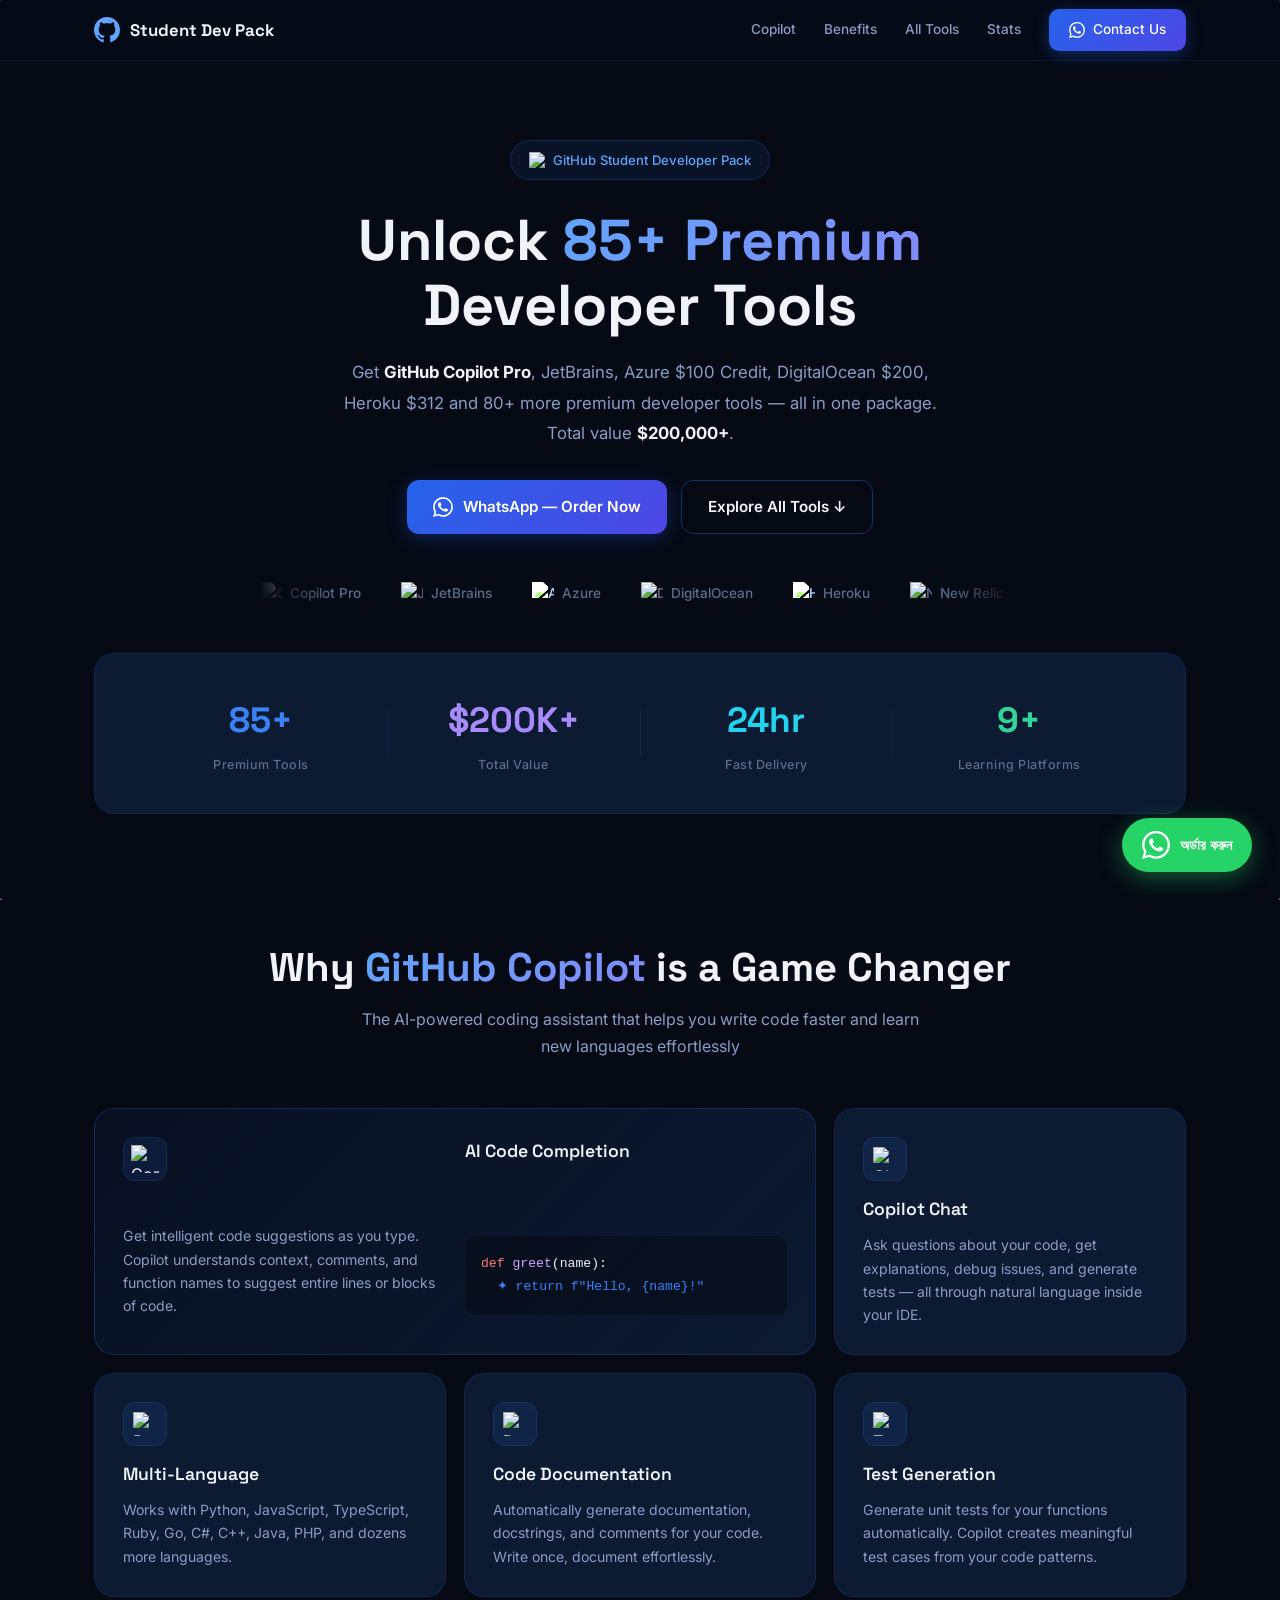
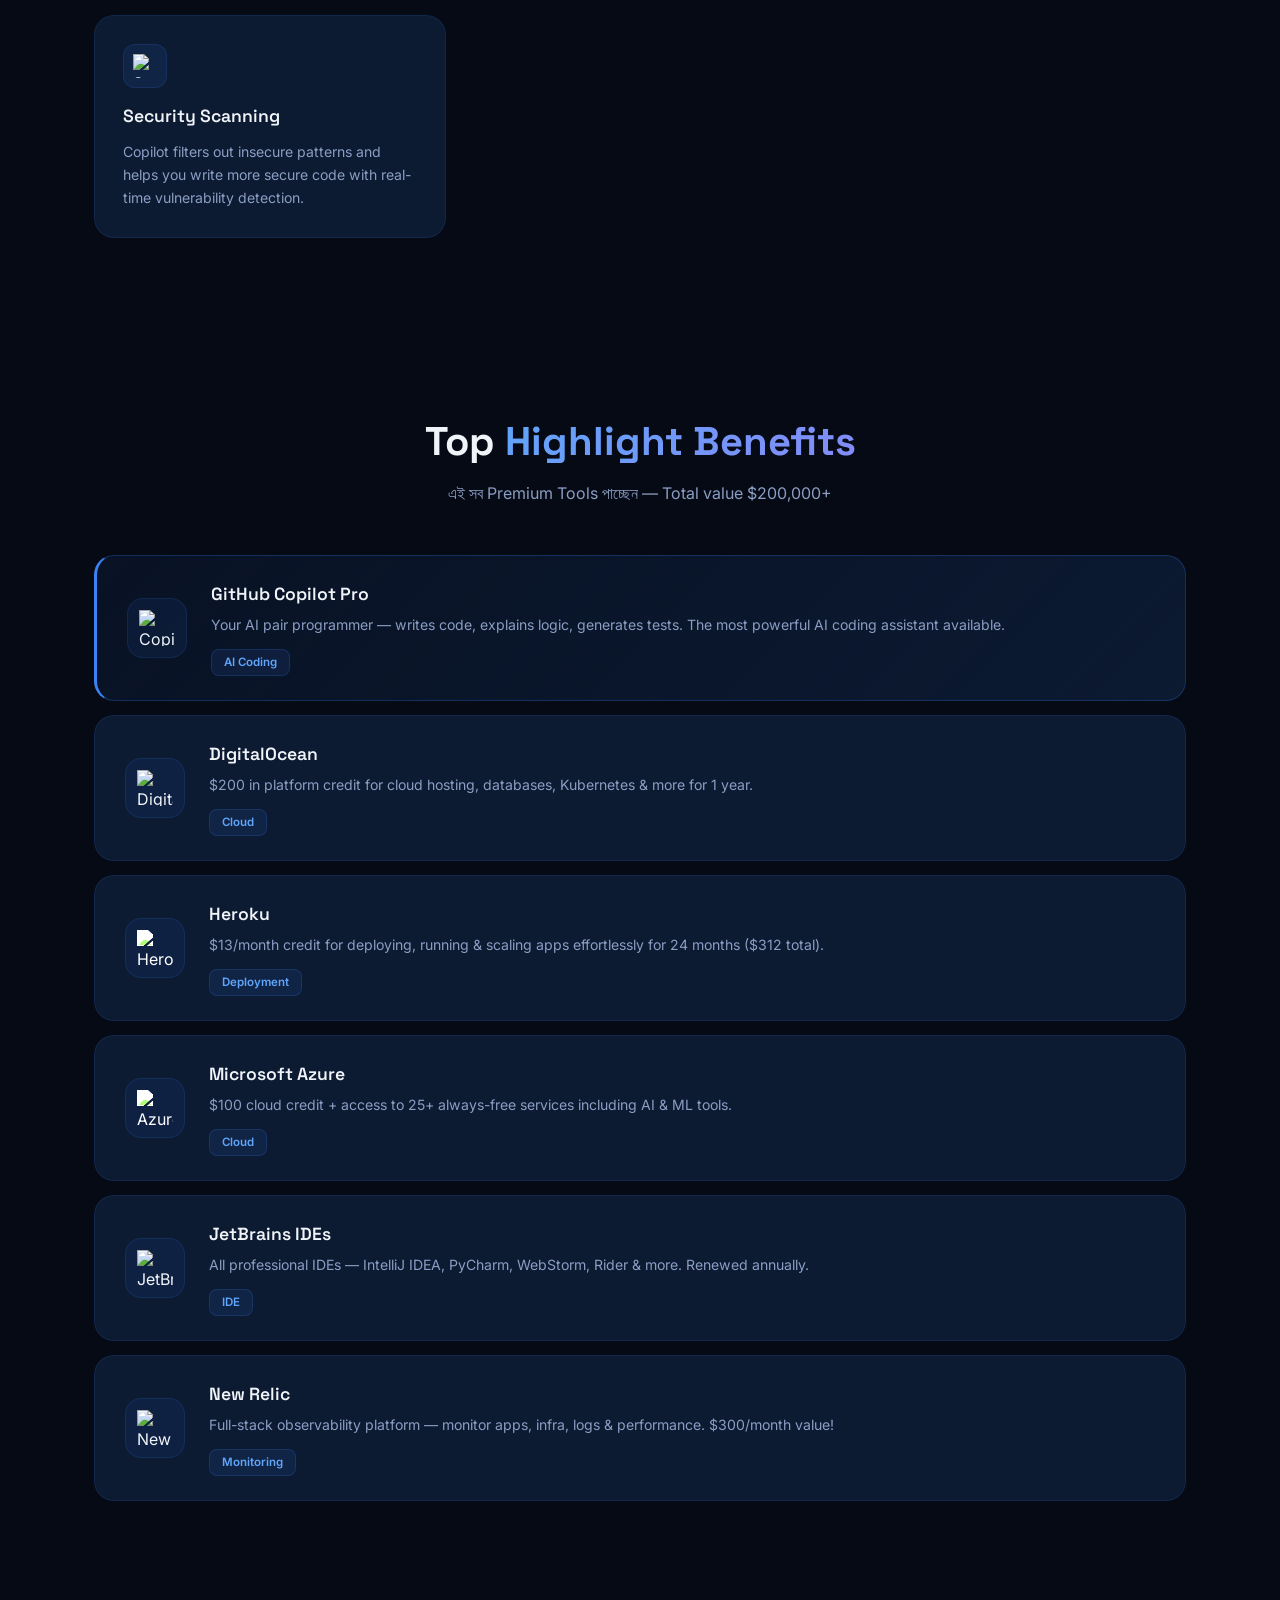
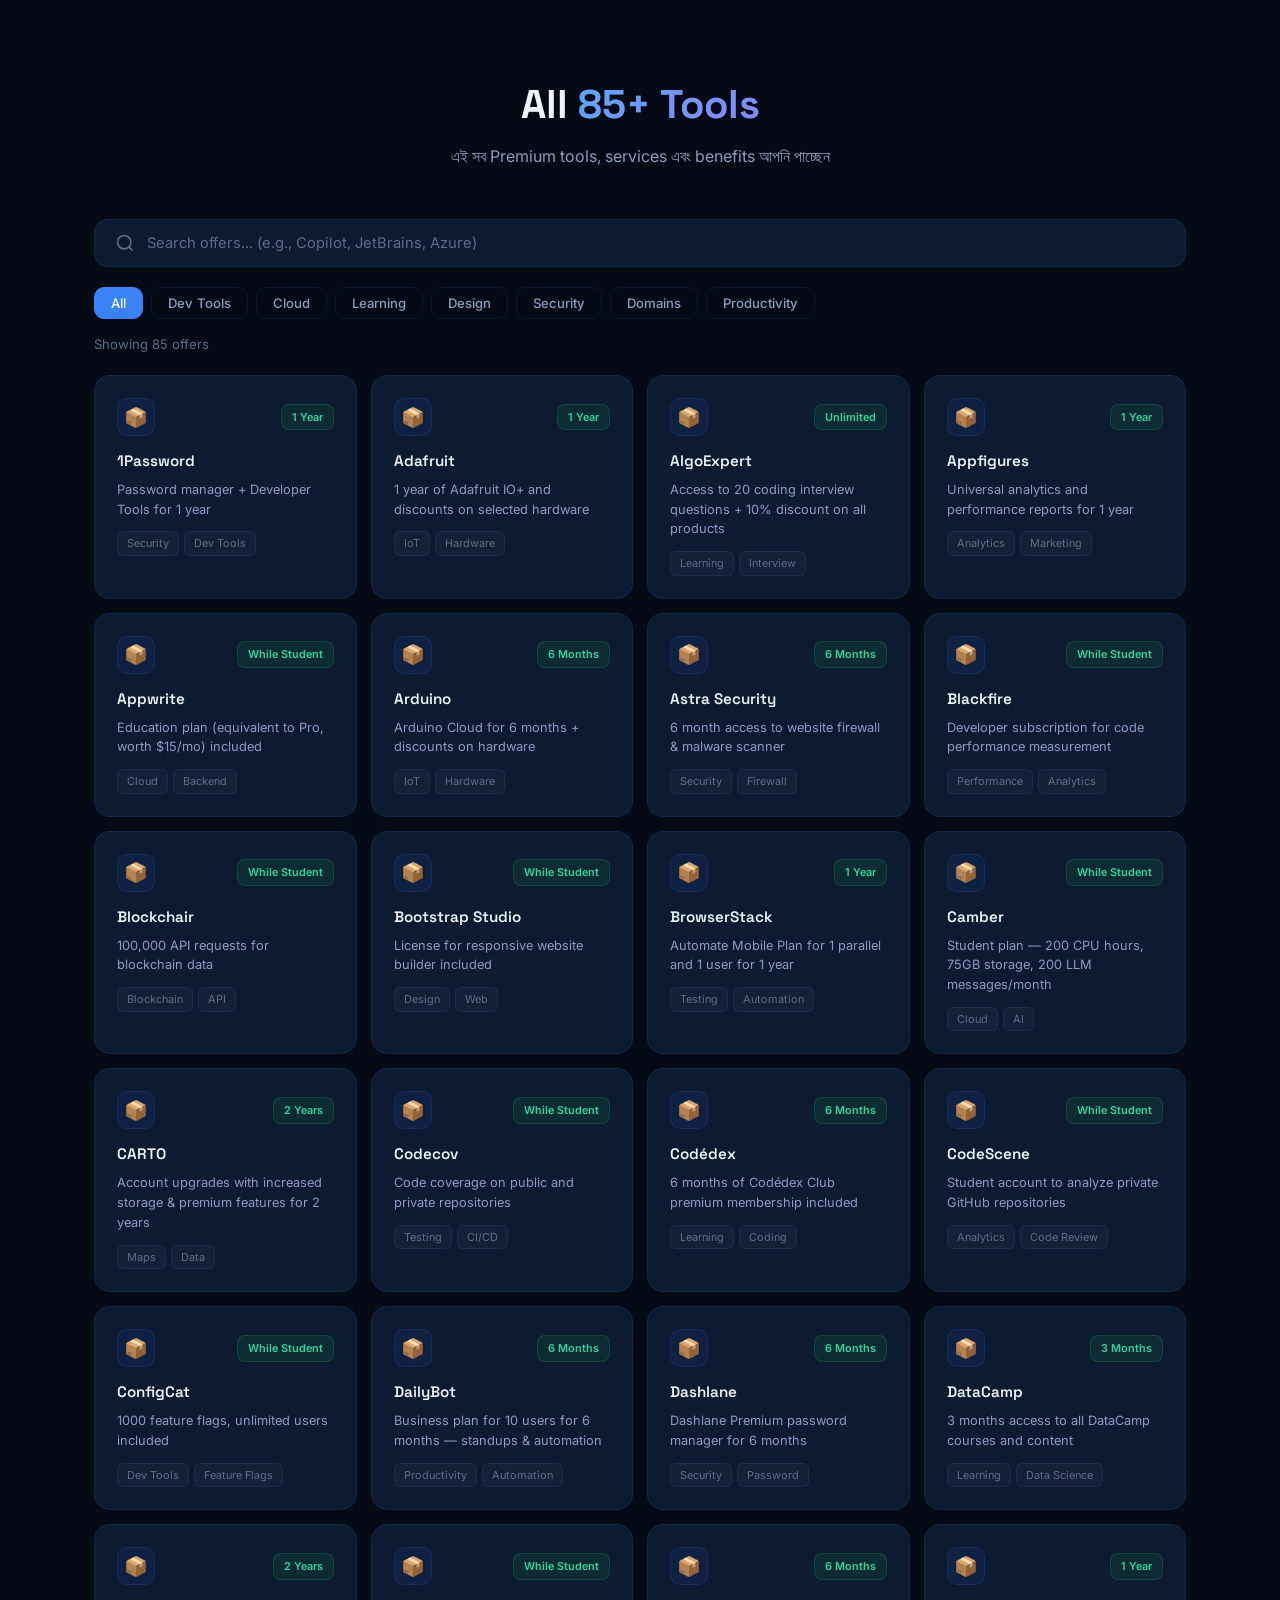
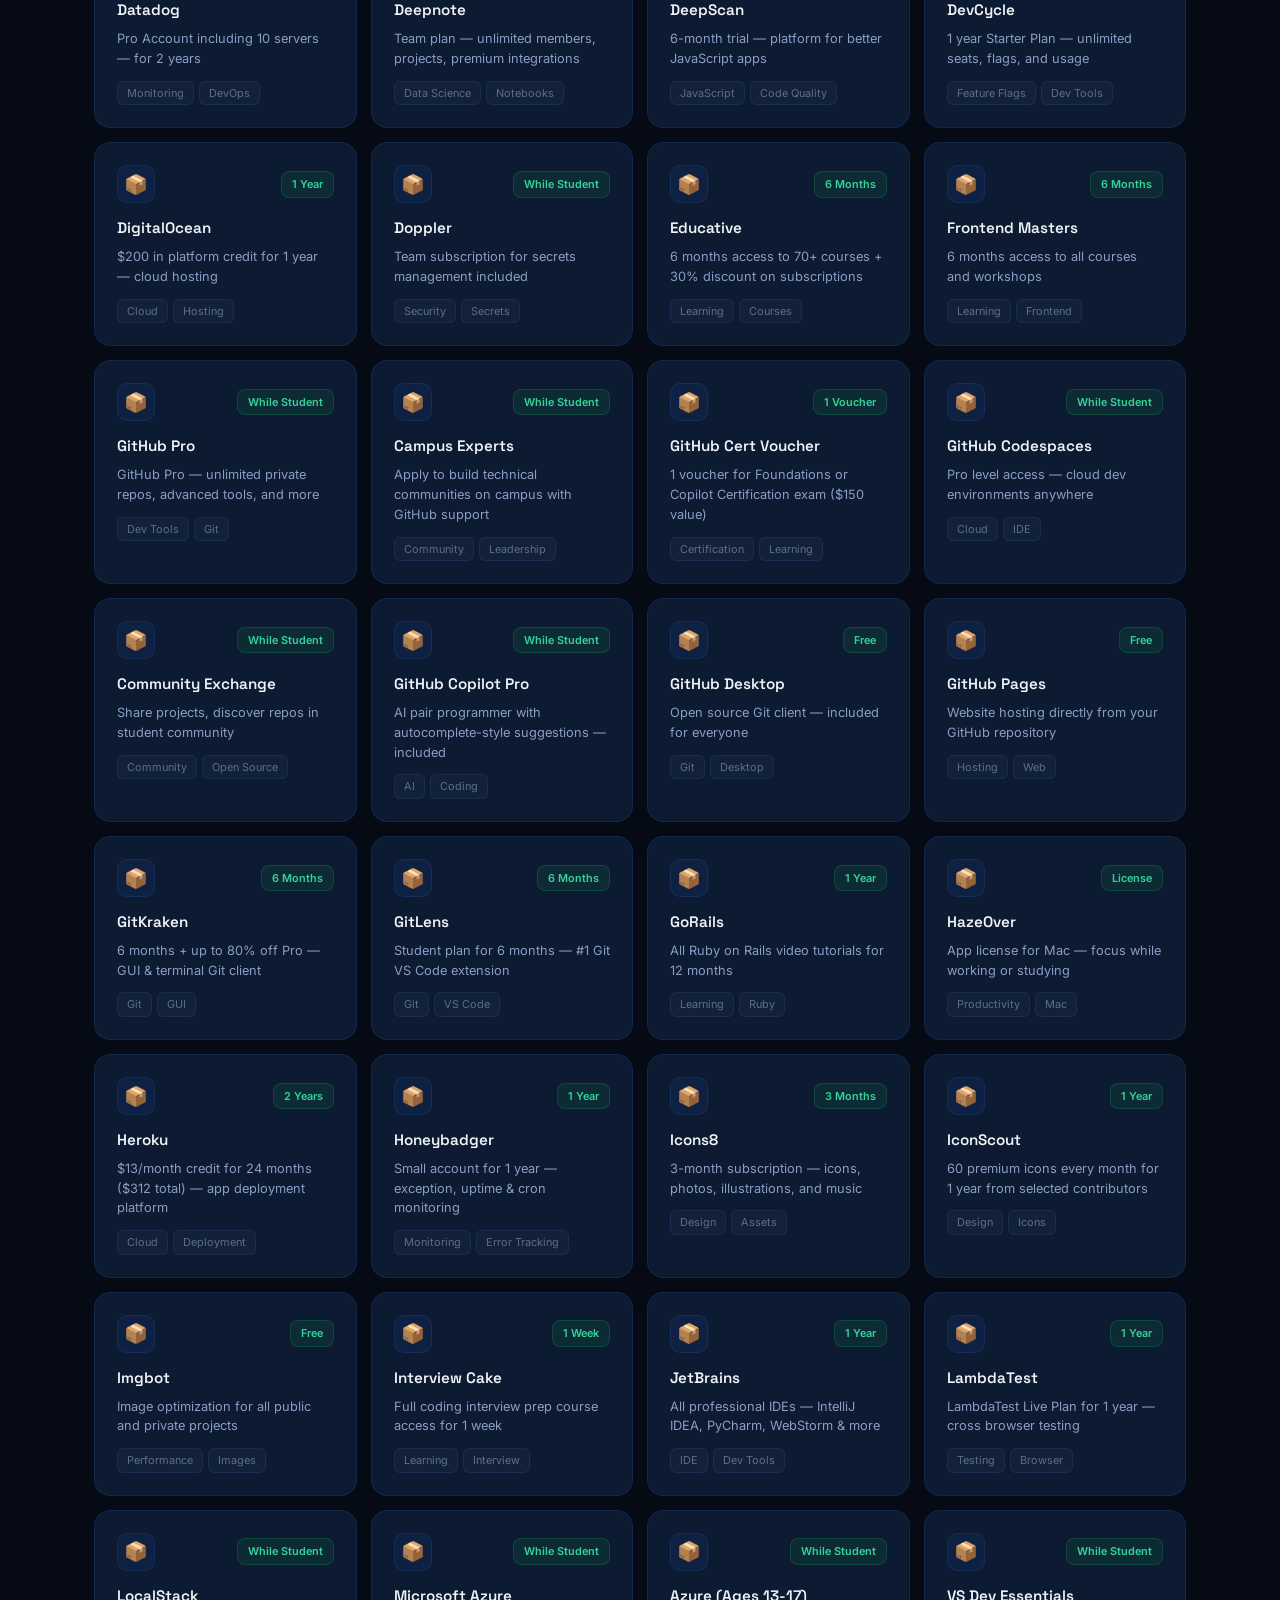
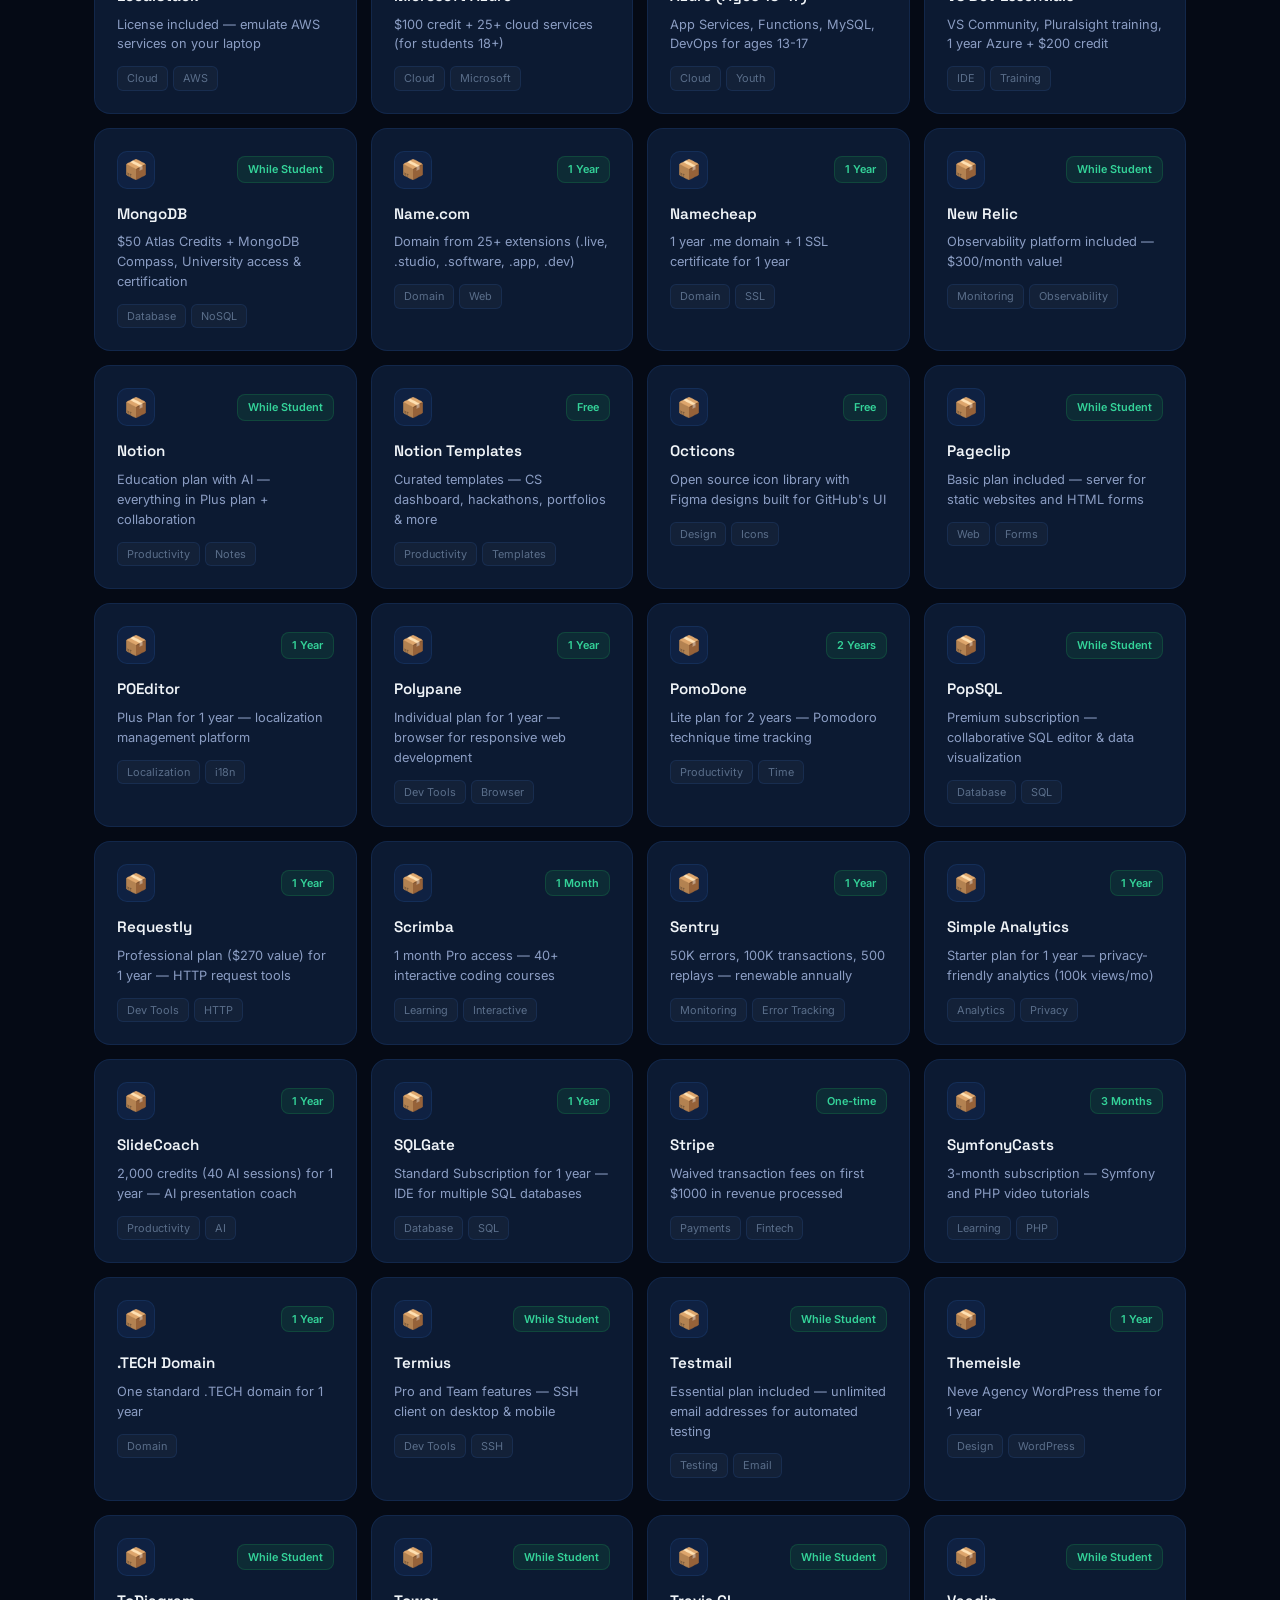
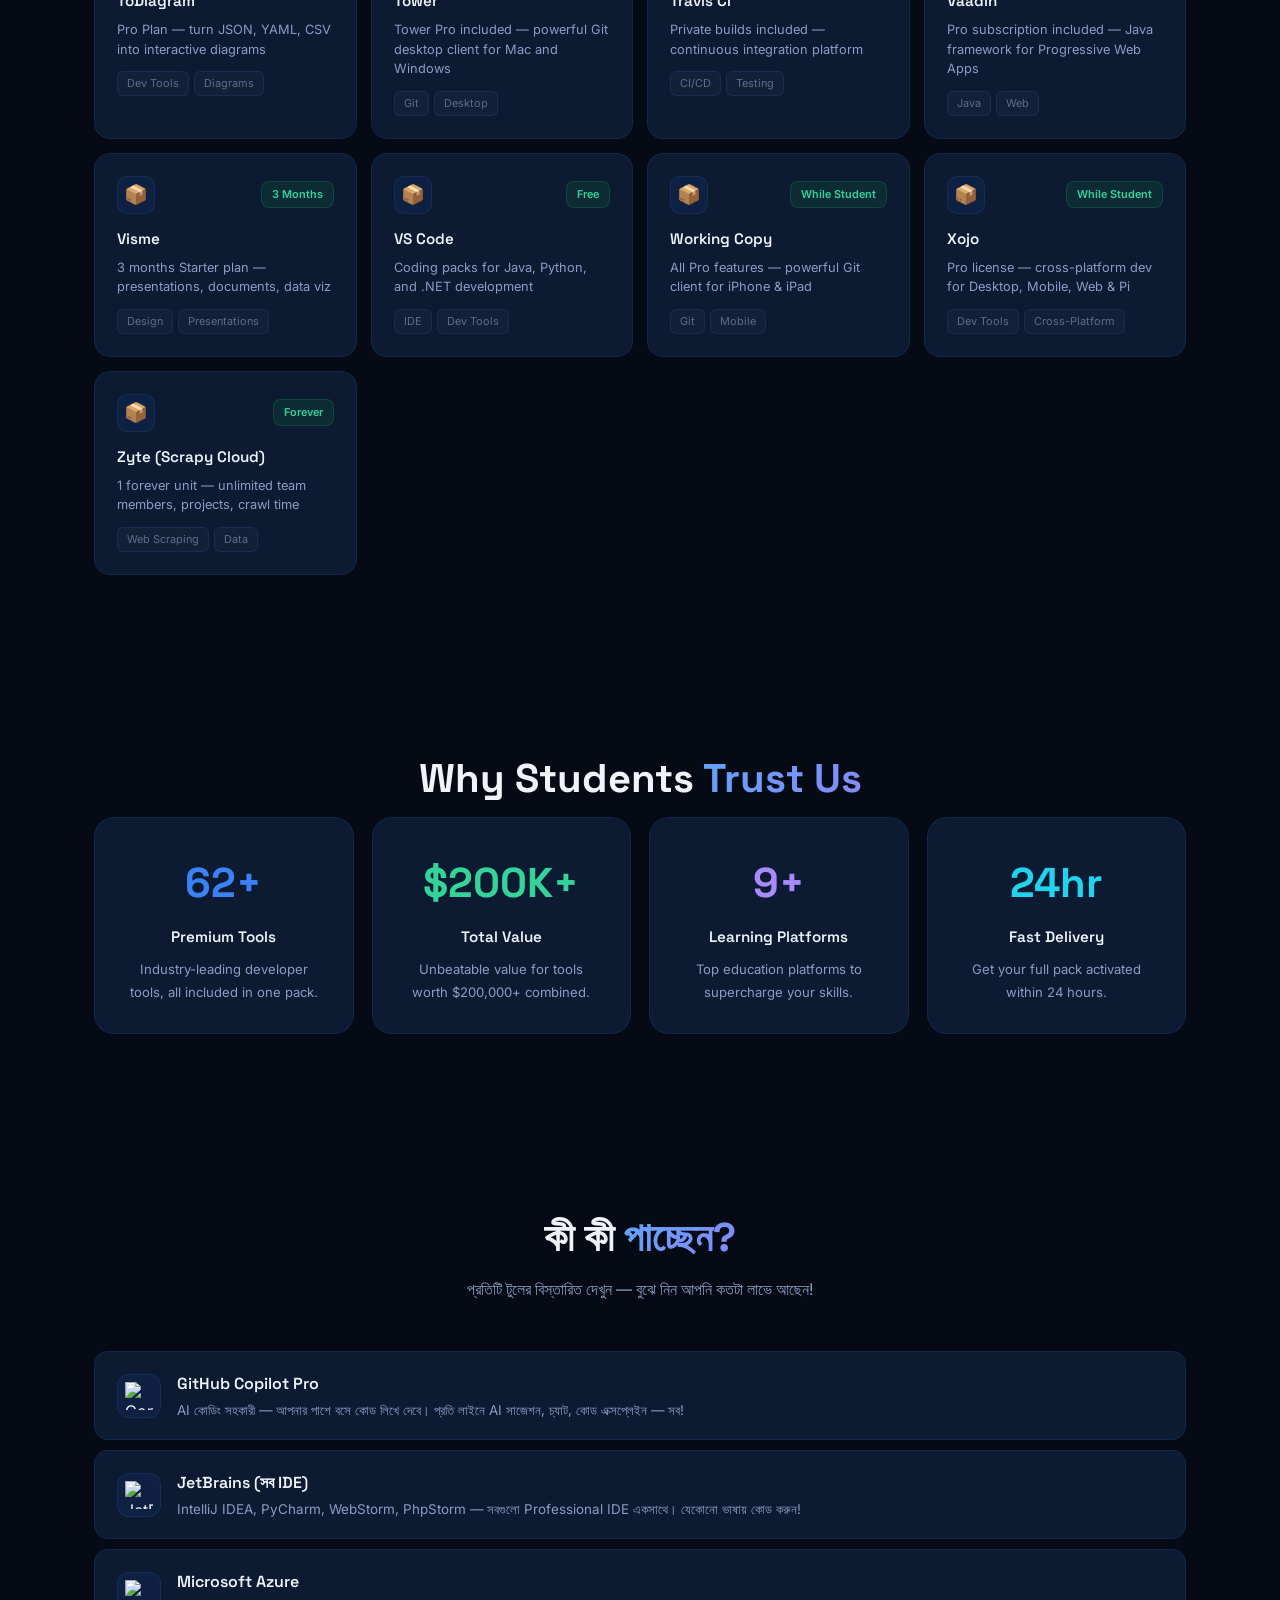
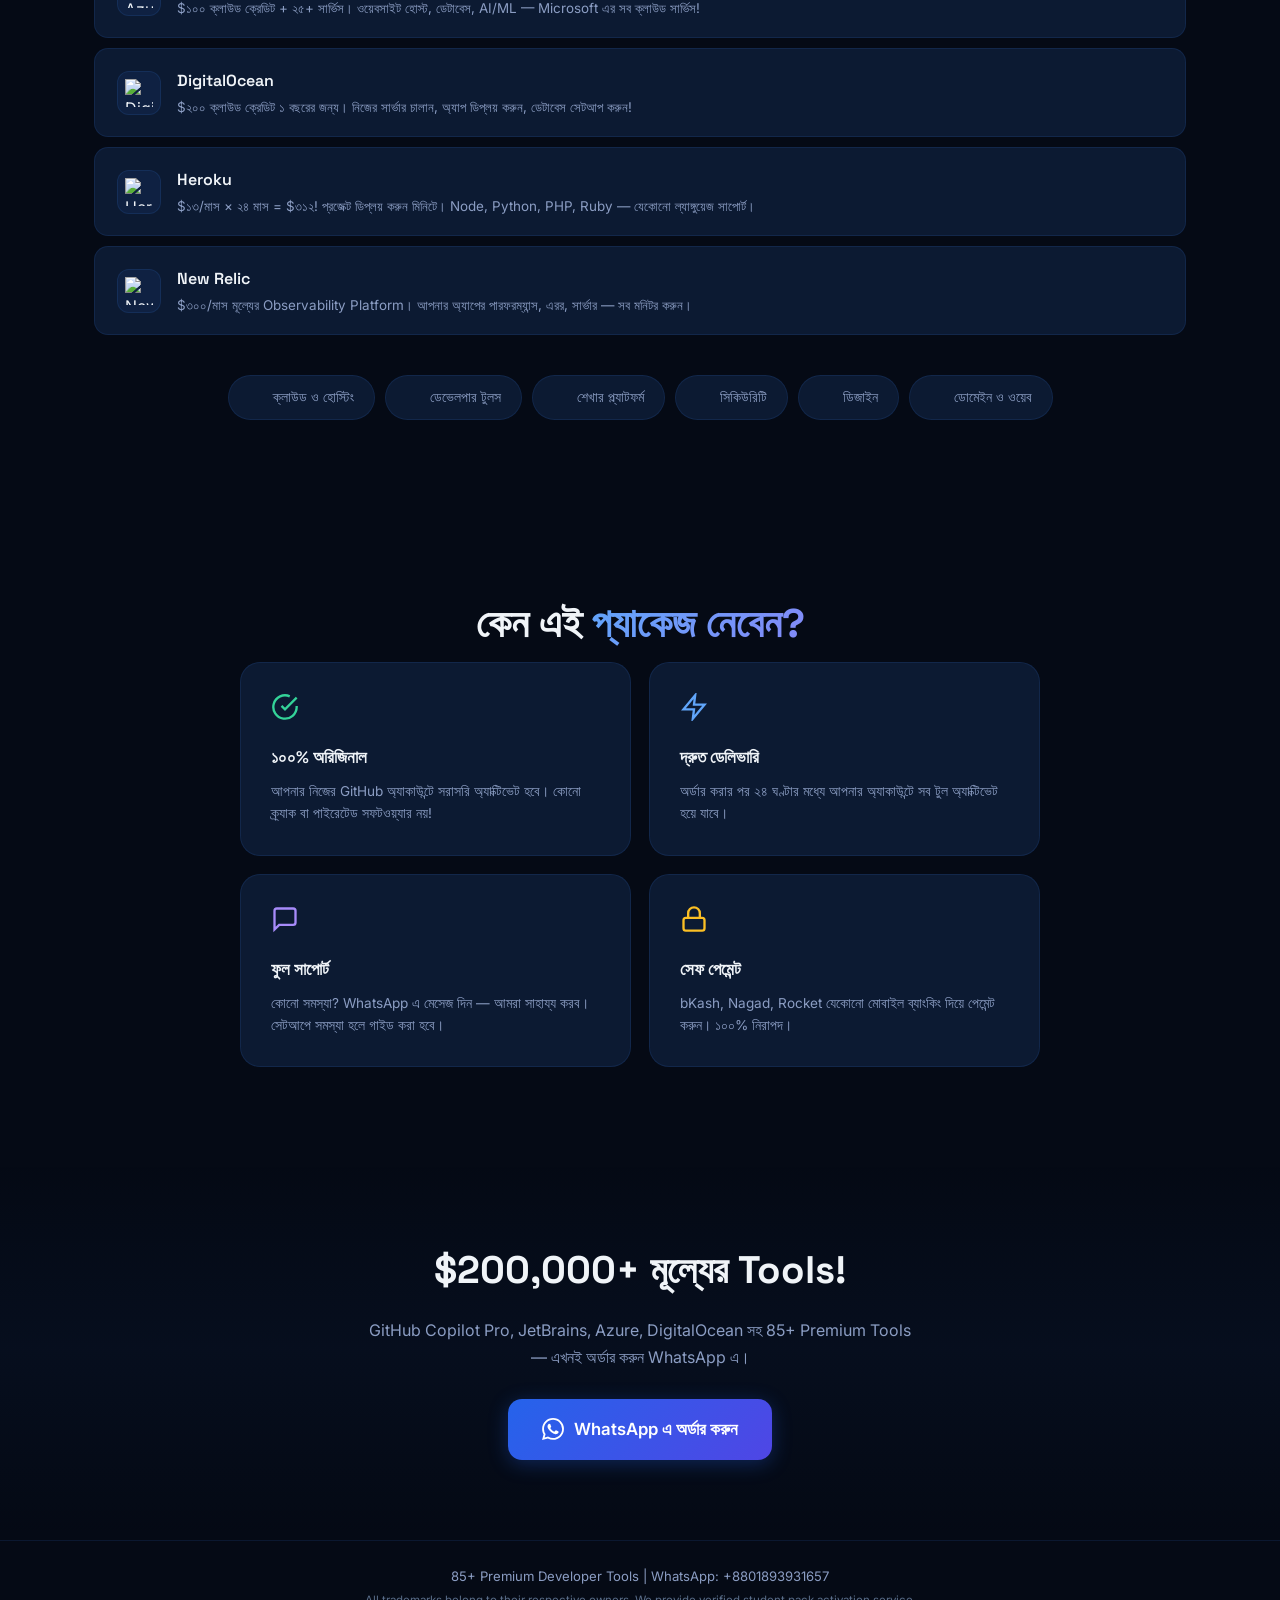
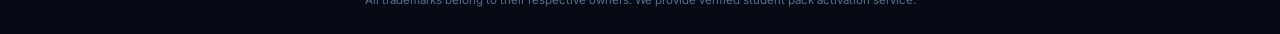
==== index.html @ 77c24f79 "first commit" ====
<!DOCTYPE html>
<html lang="bn">

<head>
    <meta charset="UTF-8">
    <meta name="viewport" content="width=device-width, initial-scale=1.0">
    <title>GitHub Student Developer Pack - 85+ Premium Tools</title>
    <meta name="description"
        content="GitHub Copilot Pro, JetBrains, Azure, DigitalOcean সহ 85+ Premium Developer Tools পান। WhatsApp এ অর্ডার করুন।">
    <link rel="preconnect" href="https://fonts.googleapis.com">
    <link rel="preconnect" href="https://fonts.gstatic.com" crossorigin>
    <link
        href="https://fonts.googleapis.com/css2?family=Inter:wght@300;400;500;600;700;800;900&family=Space+Grotesk:wght@400;500;600;700&display=swap"
        rel="stylesheet">
    <link rel="stylesheet" href="style.css">
    <link rel="icon"
        href="data:image/svg+xml,<svg xmlns='http://www.w3.org/2000/svg' viewBox='0 0 100 100'><text y='.9em' font-size='90'>🐙</text></svg>">
</head>

<body>
    <canvas id="particles"></canvas>

    <!-- Header -->
    <header class="header" id="header">
        <div class="header-inner">
            <a href="#" class="logo">
                <svg height="26" viewBox="0 0 16 16" fill="currentColor">
                    <path
                        d="M8 0C3.58 0 0 3.58 0 8c0 3.54 2.29 6.53 5.47 7.59.4.07.55-.17.55-.38 0-.19-.01-.82-.01-1.49-2.01.37-2.53-.49-2.69-.94-.09-.23-.48-.94-.82-1.13-.28-.15-.68-.52-.01-.53.63-.01 1.08.58 1.23.82.72 1.21 1.87.87 2.33.66.07-.52.28-.87.51-1.07-1.78-.2-3.64-.89-3.64-3.95 0-.87.31-1.59.82-2.15-.08-.2-.36-1.02.08-2.12 0 0 .67-.21 2.2.82.64-.18 1.32-.27 2-.27.68 0 1.36.09 2 .27 1.53-1.04 2.2-.82 2.2-.82.44 1.1.16 1.92.08 2.12.51.56.82 1.27.82 2.15 0 3.07-1.87 3.75-3.65 3.95.29.25.54.73.54 1.48 0 1.07-.01 1.93-.01 2.2 0 .21.15.46.55.38A8.013 8.013 0 0016 8c0-4.42-3.58-8-8-8z" />
                </svg>
                Student Dev Pack
            </a>
            <nav class="nav">
                <a href="#copilot">Copilot</a>
                <a href="#benefits">Benefits</a>
                <a href="#all-offers">All Tools</a>
                <a href="#stats">Stats</a>
                <a href="https://wa.me/8801893931657?text=Hi%2C%20I%20want%20to%20buy%20GitHub%20Student%20Developer%20Pack"
                    class="btn-order-nav">
                    <svg width="16" height="16" viewBox="0 0 24 24" fill="currentColor">
                        <path
                            d="M17.472 14.382c-.297-.149-1.758-.867-2.03-.967-.273-.099-.471-.148-.67.15-.197.297-.767.966-.94 1.164-.173.199-.347.223-.644.075-.297-.15-1.255-.463-2.39-1.475-.883-.788-1.48-1.761-1.653-2.059-.173-.297-.018-.458.13-.606.134-.133.298-.347.446-.52.149-.174.198-.298.298-.497.099-.198.05-.371-.025-.52-.075-.149-.669-1.612-.916-2.207-.242-.579-.487-.5-.669-.51-.173-.008-.371-.01-.57-.01-.198 0-.52.074-.792.372-.272.297-1.04 1.016-1.04 2.479 0 1.462 1.065 2.875 1.213 3.074.149.198 2.096 3.2 5.077 4.487.709.306 1.262.489 1.694.625.712.227 1.36.195 1.871.118.571-.085 1.758-.719 2.006-1.413.248-.694.248-1.289.173-1.413-.074-.124-.272-.198-.57-.347m-5.421 7.403h-.004a9.87 9.87 0 01-5.031-1.378l-.361-.214-3.741.982.998-3.648-.235-.374a9.86 9.86 0 01-1.51-5.26c.001-5.45 4.436-9.884 9.888-9.884 2.64 0 5.122 1.03 6.988 2.898a9.825 9.825 0 012.893 6.994c-.003 5.45-4.437 9.884-9.885 9.884m8.413-18.297A11.815 11.815 0 0012.05 0C5.495 0 .16 5.335.157 11.892c0 2.096.547 4.142 1.588 5.945L.057 24l6.305-1.654a11.882 11.882 0 005.683 1.448h.005c6.554 0 11.89-5.335 11.893-11.893a11.821 11.821 0 00-3.48-8.413z" />
                    </svg>
                    Contact Us
                </a>
            </nav>
            <button class="mobile-menu-btn" id="mobileMenuBtn" aria-label="Toggle menu">
                <span></span><span></span><span></span>
            </button>
        </div>
        <div class="mobile-menu" id="mobileMenu">
            <a href="#copilot">Copilot</a>
            <a href="#benefits">Benefits</a>
            <a href="#all-offers">All Tools</a>
            <a href="#stats">Stats</a>
            <a href="https://wa.me/8801893931657?text=Hi%2C%20I%20want%20to%20buy%20GitHub%20Student%20Developer%20Pack"
                class="btn-order-nav">Contact Us</a>
        </div>
    </header>

    <!-- ===== HERO — Centered layout (different from original's split) ===== -->
    <section class="hero" id="hero">
        <div class="container">
            <div class="hero-center">
                <div class="badge-pill">
                    <img src="https://cdn.simpleicons.org/github/ffffff" width="16" height="16" alt="GitHub">
                    GitHub Student Developer Pack
                </div>
                <h1 class="hero-title">
                    Unlock <span class="gradient-text">85+ Premium</span><br>Developer Tools
                </h1>
                <p class="hero-desc">
                    Get <strong>GitHub Copilot Pro</strong>, JetBrains, Azure $100 Credit, DigitalOcean $200, Heroku
                    $312 and 80+ more premium developer tools — all in one package. Total value
                    <strong>$200,000+</strong>.
                </p>
                <div class="hero-btns">
                    <a href="https://wa.me/8801893931657?text=Hi%2C%20I%20want%20to%20buy%20GitHub%20Student%20Developer%20Pack"
                        class="btn-primary">
                        <svg width="20" height="20" viewBox="0 0 24 24" fill="currentColor">
                            <path
                                d="M17.472 14.382c-.297-.149-1.758-.867-2.03-.967-.273-.099-.471-.148-.67.15-.197.297-.767.966-.94 1.164-.173.199-.347.223-.644.075-.297-.15-1.255-.463-2.39-1.475-.883-.788-1.48-1.761-1.653-2.059-.173-.297-.018-.458.13-.606.134-.133.298-.347.446-.52.149-.174.198-.298.298-.497.099-.198.05-.371-.025-.52-.075-.149-.669-1.612-.916-2.207-.242-.579-.487-.5-.669-.51-.173-.008-.371-.01-.57-.01-.198 0-.52.074-.792.372-.272.297-1.04 1.016-1.04 2.479 0 1.462 1.065 2.875 1.213 3.074.149.198 2.096 3.2 5.077 4.487.709.306 1.262.489 1.694.625.712.227 1.36.195 1.871.118.571-.085 1.758-.719 2.006-1.413.248-.694.248-1.289.173-1.413-.074-.124-.272-.198-.57-.347m-5.421 7.403h-.004a9.87 9.87 0 01-5.031-1.378l-.361-.214-3.741.982.998-3.648-.235-.374a9.86 9.86 0 01-1.51-5.26c.001-5.45 4.436-9.884 9.888-9.884 2.64 0 5.122 1.03 6.988 2.898a9.825 9.825 0 012.893 6.994c-.003 5.45-4.437 9.884-9.885 9.884m8.413-18.297A11.815 11.815 0 0012.05 0C5.495 0 .16 5.335.157 11.892c0 2.096.547 4.142 1.588 5.945L.057 24l6.305-1.654a11.882 11.882 0 005.683 1.448h.005c6.554 0 11.89-5.335 11.893-11.893a11.821 11.821 0 00-3.48-8.413z" />
                        </svg>
                        WhatsApp — Order Now
                    </a>
                    <a href="#all-offers" class="btn-secondary">Explore All Tools ↓</a>
                </div>

                <!-- Scrolling brand logos marquee -->
                <div class="brand-marquee">
                    <div class="marquee-track">
                        <div class="marquee-item"><img src="https://cdn.simpleicons.org/githubcopilot/ffffff" width="22"
                                height="22" alt="Copilot"> Copilot Pro</div>
                        <div class="marquee-item"><img src="https://cdn.simpleicons.org/jetbrains/ffffff" width="22"
                                height="22" alt="JetBrains"> JetBrains</div>
                        <div class="marquee-item"><img
                                src="https://cdn.jsdelivr.net/gh/devicons/devicon/icons/azure/azure-plain.svg"
                                width="22" height="22" alt="Azure" style="filter:brightness(2)"> Azure</div>
                        <div class="marquee-item"><img src="https://cdn.simpleicons.org/digitalocean/0080FF" width="22"
                                height="22" alt="DigitalOcean"> DigitalOcean</div>
                        <div class="marquee-item"><img
                                src="https://cdn.jsdelivr.net/gh/devicons/devicon/icons/heroku/heroku-plain.svg"
                                width="22" height="22" alt="Heroku" style="filter:brightness(2)"> Heroku</div>
                        <div class="marquee-item"><img src="https://cdn.simpleicons.org/newrelic/1CE783" width="22"
                                height="22" alt="New Relic"> New Relic</div>
                        <div class="marquee-item"><img src="https://cdn.simpleicons.org/datadog/632CA6" width="22"
                                height="22" alt="Datadog"> Datadog</div>
                        <div class="marquee-item"><img src="https://cdn.simpleicons.org/mongodb/47A248" width="22"
                                height="22" alt="MongoDB"> MongoDB</div>
                        <div class="marquee-item"><img src="https://cdn.simpleicons.org/notion/ffffff" width="22"
                                height="22" alt="Notion"> Notion</div>
                        <div class="marquee-item"><img src="https://cdn.simpleicons.org/stripe/635BFF" width="22"
                                height="22" alt="Stripe"> Stripe</div>
                        <!-- Duplicate for seamless loop -->
                        <div class="marquee-item"><img src="https://cdn.simpleicons.org/githubcopilot/ffffff" width="22"
                                height="22" alt="Copilot"> Copilot Pro</div>
                        <div class="marquee-item"><img src="https://cdn.simpleicons.org/jetbrains/ffffff" width="22"
                                height="22" alt="JetBrains"> JetBrains</div>
                        <div class="marquee-item"><img src="https://cdn.simpleicons.org/microsoftazure/0078D4"
                                width="22" height="22" alt="Azure"> Azure</div>
                        <div class="marquee-item"><img src="https://cdn.simpleicons.org/digitalocean/0080FF" width="22"
                                height="22" alt="DigitalOcean"> DigitalOcean</div>
                        <div class="marquee-item"><img src="https://cdn.simpleicons.org/heroku/430098" width="22"
                                height="22" alt="Heroku"> Heroku</div>
                        <div class="marquee-item"><img src="https://cdn.simpleicons.org/newrelic/1CE783" width="22"
                                height="22" alt="New Relic"> New Relic</div>
                        <div class="marquee-item"><img src="https://cdn.simpleicons.org/datadog/632CA6" width="22"
                                height="22" alt="Datadog"> Datadog</div>
                        <div class="marquee-item"><img src="https://cdn.simpleicons.org/mongodb/47A248" width="22"
                                height="22" alt="MongoDB"> MongoDB</div>
                        <div class="marquee-item"><img src="https://cdn.simpleicons.org/notion/ffffff" width="22"
                                height="22" alt="Notion"> Notion</div>
                        <div class="marquee-item"><img src="https://cdn.simpleicons.org/stripe/635BFF" width="22"
                                height="22" alt="Stripe"> Stripe</div>
                    </div>
                </div>
            </div>

            <!-- Animated stats bar -->
            <div class="stats-bar">
                <div class="stats-bar-item">
                    <span class="stats-bar-num blue" data-count="85" data-suffix="+">0+</span>
                    <span class="stats-bar-label">Premium Tools</span>
                </div>
                <div class="stats-bar-divider"></div>
                <div class="stats-bar-item">
                    <span class="stats-bar-num purple" data-count="200" data-prefix="$" data-suffix="K+">$0K+</span>
                    <span class="stats-bar-label">Total Value</span>
                </div>
                <div class="stats-bar-divider"></div>
                <div class="stats-bar-item">
                    <span class="stats-bar-num cyan">24hr</span>
                    <span class="stats-bar-label">Fast Delivery</span>
                </div>
                <div class="stats-bar-divider"></div>
                <div class="stats-bar-item">
                    <span class="stats-bar-num green" data-count="9" data-suffix="+">0+</span>
                    <span class="stats-bar-label">Learning Platforms</span>
                </div>
            </div>
        </div>
    </section>

    <!-- ===== COPILOT SECTION — Bento grid layout ===== -->
    <section class="section" id="copilot">
        <div class="container">
            <h2 class="section-title">Why <span class="gradient-text">GitHub Copilot</span> is a Game Changer</h2>
            <p class="section-subtitle">The AI-powered coding assistant that helps you write code faster and learn new
                languages effortlessly</p>
            <div class="bento-grid">
                <div class="feature-card bento-large">
                    <div class="feature-icon-wrap"><img src="https://cdn.simpleicons.org/githubcopilot/ffffff"
                            width="28" height="28" alt="Copilot"></div>
                    <h3>AI Code Completion</h3>
                    <p>Get intelligent code suggestions as you type. Copilot understands context, comments, and function
                        names to suggest entire lines or blocks of code.</p>
                    <div class="code-snippet">
                        <code><span class="kw">def</span> <span class="fn">greet</span>(name):<br>&nbsp;&nbsp;<span class="ai">✦ return f"Hello, {name}!"</span></code>
                    </div>
                </div>
                <div class="feature-card">
                    <div class="feature-icon-wrap"><img src="https://cdn.simpleicons.org/openai/ffffff" width="24"
                            height="24" alt="Chat"></div>
                    <h3>Copilot Chat</h3>
                    <p>Ask questions about your code, get explanations, debug issues, and generate tests — all through
                        natural language inside your IDE.</p>
                </div>
                <div class="feature-card">
                    <div class="feature-icon-wrap"><img src="https://cdn.simpleicons.org/python/3776AB" width="24"
                            height="24" alt="Python"></div>
                    <h3>Multi-Language</h3>
                    <p>Works with Python, JavaScript, TypeScript, Ruby, Go, C#, C++, Java, PHP, and dozens more
                        languages.</p>
                </div>
                <div class="feature-card">
                    <div class="feature-icon-wrap"><img src="https://cdn.simpleicons.org/readthedocs/8CA1AF" width="24"
                            height="24" alt="Docs"></div>
                    <h3>Code Documentation</h3>
                    <p>Automatically generate documentation, docstrings, and comments for your code. Write once,
                        document effortlessly.</p>
                </div>
                <div class="feature-card">
                    <div class="feature-icon-wrap"><img src="https://cdn.simpleicons.org/jest/C21325" width="24"
                            height="24" alt="Test"></div>
                    <h3>Test Generation</h3>
                    <p>Generate unit tests for your functions automatically. Copilot creates meaningful test cases from
                        your code patterns.</p>
                </div>
                <div class="feature-card">
                    <div class="feature-icon-wrap"><img src="https://cdn.simpleicons.org/letsencrypt/003A70" width="24"
                            height="24" alt="Security"></div>
                    <h3>Security Scanning</h3>
                    <p>Copilot filters out insecure patterns and helps you write more secure code with real-time
                        vulnerability detection.</p>
                </div>
            </div>
        </div>
    </section>

    <!-- ===== TOP BENEFITS — Horizontal showcase cards ===== -->
    <section class="section" id="benefits">
        <div class="container">
            <h2 class="section-title">Top <span class="gradient-text">Highlight Benefits</span></h2>
            <p class="section-subtitle">এই সব Premium Tools পাচ্ছেন — Total value $200,000+</p>
            <div class="showcase-grid">
                <div class="showcase-card featured">
                    <div class="showcase-icon">
                        <img src="https://cdn.simpleicons.org/githubcopilot/ffffff" width="36" height="36"
                            alt="Copilot">
                    </div>
                    <div class="showcase-body">
                        <h3>GitHub Copilot Pro</h3>
                        <p>Your AI pair programmer — writes code, explains logic, generates tests. The most powerful AI
                            coding assistant available.</p>
                        <span class="showcase-tag">AI Coding</span>
                    </div>
                </div>
                <div class="showcase-card">
                    <div class="showcase-icon">
                        <img src="https://cdn.simpleicons.org/digitalocean/0080FF" width="36" height="36"
                            alt="DigitalOcean">
                    </div>
                    <div class="showcase-body">
                        <h3>DigitalOcean</h3>
                        <p>$200 in platform credit for cloud hosting, databases, Kubernetes & more for 1 year.</p>
                        <span class="showcase-tag">Cloud</span>
                    </div>
                </div>
                <div class="showcase-card">
                    <div class="showcase-icon">
                        <img src="https://cdn.jsdelivr.net/gh/devicons/devicon/icons/heroku/heroku-plain.svg" width="36"
                            height="36" alt="Heroku" style="filter:brightness(2)">
                    </div>
                    <div class="showcase-body">
                        <h3>Heroku</h3>
                        <p>$13/month credit for deploying, running & scaling apps effortlessly for 24 months ($312
                            total).</p>
                        <span class="showcase-tag">Deployment</span>
                    </div>
                </div>
                <div class="showcase-card">
                    <div class="showcase-icon">
                        <img src="https://cdn.jsdelivr.net/gh/devicons/devicon/icons/azure/azure-plain.svg" width="36"
                            height="36" alt="Azure" style="filter:brightness(2)">
                    </div>
                    <div class="showcase-body">
                        <h3>Microsoft Azure</h3>
                        <p>$100 cloud credit + access to 25+ always-free services including AI & ML tools.</p>
                        <span class="showcase-tag">Cloud</span>
                    </div>
                </div>
                <div class="showcase-card">
                    <div class="showcase-icon">
                        <img src="https://cdn.simpleicons.org/jetbrains/ffffff" width="36" height="36" alt="JetBrains">
                    </div>
                    <div class="showcase-body">
                        <h3>JetBrains IDEs</h3>
                        <p>All professional IDEs — IntelliJ IDEA, PyCharm, WebStorm, Rider & more. Renewed annually.</p>
                        <span class="showcase-tag">IDE</span>
                    </div>
                </div>
                <div class="showcase-card">
                    <div class="showcase-icon">
                        <img src="https://cdn.simpleicons.org/newrelic/1CE783" width="36" height="36" alt="New Relic">
                    </div>
                    <div class="showcase-body">
                        <h3>New Relic</h3>
                        <p>Full-stack observability platform — monitor apps, infra, logs & performance. $300/month
                            value!</p>
                        <span class="showcase-tag">Monitoring</span>
                    </div>
                </div>
            </div>
        </div>
    </section>

    <!-- ===== ALL 85+ TOOLS ===== -->
    <section class="section" id="all-offers">
        <div class="container">
            <h2 class="section-title">All <span class="gradient-text">85+ Tools</span></h2>
            <p class="section-subtitle">এই সব Premium tools, services এবং benefits আপনি পাচ্ছেন</p>

            <div class="search-box">
                <svg width="20" height="20" viewBox="0 0 24 24" fill="none" stroke="currentColor" stroke-width="2">
                    <circle cx="11" cy="11" r="8" />
                    <line x1="21" y1="21" x2="16.65" y2="16.65" />
                </svg>
                <input type="text" id="searchInput" placeholder="Search offers... (e.g., Copilot, JetBrains, Azure)">
            </div>

            <div class="filter-tabs" id="filterTabs">
                <button class="filter-tab active" data-filter="all">All</button>
                <button class="filter-tab" data-filter="dev-tools">Dev Tools</button>
                <button class="filter-tab" data-filter="cloud">Cloud</button>
                <button class="filter-tab" data-filter="learning">Learning</button>
                <button class="filter-tab" data-filter="design">Design</button>
                <button class="filter-tab" data-filter="security">Security</button>
                <button class="filter-tab" data-filter="domains">Domains</button>
                <button class="filter-tab" data-filter="productivity">Productivity</button>
            </div>

            <div class="tools-count" id="toolsCount">Showing 85 offers</div>
            <div class="tools-grid" id="toolsGrid"></div>
        </div>
    </section>

    <!-- ===== TRUST — Timeline-style layout ===== -->
    <section class="section" id="stats">
        <div class="container">
            <h2 class="section-title">Why Students <span class="gradient-text">Trust Us</span></h2>
            <div class="trust-boxes">
                <div class="trust-box">
                    <div class="trust-box-num blue" data-count="84" data-suffix="+">0+</div>
                    <h4>Premium Tools</h4>
                    <p>Industry-leading developer tools, all included in one pack.</p>
                </div>
                <div class="trust-box">
                    <div class="trust-box-num green">$200K+</div>
                    <h4>Total Value</h4>
                    <p>Unbeatable value for tools worth $200,000+ combined.</p>
                </div>
                <div class="trust-box">
                    <div class="trust-box-num purple" data-count="9" data-suffix="+">0+</div>
                    <h4>Learning Platforms</h4>
                    <p>Top education platforms to supercharge your skills.</p>
                </div>
                <div class="trust-box">
                    <div class="trust-box-num cyan">24hr</div>
                    <h4>Fast Delivery</h4>
                    <p>Get your full pack activated within 24 hours.</p>
                </div>
            </div>
        </div>
    </section>

    <!-- ===== DETAILED BENGALI — with real icons ===== -->
    <section class="section" id="details">
        <div class="container">
            <h2 class="section-title">কী কী <span class="gradient-text">পাচ্ছেন?</span></h2>
            <p class="section-subtitle">প্রতিটি টুলের বিস্তারিত দেখুন — বুঝে নিন আপনি কতটা লাভে আছেন!</p>

            <div class="detail-list">
                <div class="detail-item">
                    <div class="detail-left">
                        <div class="detail-icon"><img src="https://cdn.simpleicons.org/githubcopilot/ffffff" width="28"
                                height="28" alt="Copilot"></div>
                        <div>
                            <h4>GitHub Copilot Pro</h4>
                            <p>AI কোডিং সহকারী — আপনার পাশে বসে কোড লিখে দেবে। প্রতি লাইনে AI সাজেশন, চ্যাট, কোড
                                এক্সপ্লেইন — সব!</p>
                        </div>
                    </div>
                </div>
                <div class="detail-item">
                    <div class="detail-left">
                        <div class="detail-icon"><img src="https://cdn.simpleicons.org/jetbrains/ffffff" width="28"
                                height="28" alt="JetBrains"></div>
                        <div>
                            <h4>JetBrains (সব IDE)</h4>
                            <p>IntelliJ IDEA, PyCharm, WebStorm, PhpStorm — সবগুলো Professional IDE একসাথে। যেকোনো
                                ভাষায় কোড করুন!</p>
                        </div>
                    </div>
                </div>
                <div class="detail-item">
                    <div class="detail-left">
                        <div class="detail-icon"><img src="https://cdn.simpleicons.org/microsoftazure/0078D4" width="28"
                                height="28" alt="Azure"></div>
                        <div>
                            <h4>Microsoft Azure</h4>
                            <p>$১০০ ক্লাউড ক্রেডিট + ২৫+ সার্ভিস। ওয়েবসাইট হোস্ট, ডেটাবেস, AI/ML — Microsoft এর সব
                                ক্লাউড সার্ভিস!</p>
                        </div>
                    </div>
                </div>
                <div class="detail-item">
                    <div class="detail-left">
                        <div class="detail-icon"><img src="https://cdn.simpleicons.org/digitalocean/0080FF" width="28"
                                height="28" alt="DigitalOcean"></div>
                        <div>
                            <h4>DigitalOcean</h4>
                            <p>$২০০ ক্লাউড ক্রেডিট ১ বছরের জন্য। নিজের সার্ভার চালান, অ্যাপ ডিপ্লয় করুন, ডেটাবেস সেটআপ
                                করুন!</p>
                        </div>
                    </div>
                </div>
                <div class="detail-item">
                    <div class="detail-left">
                        <div class="detail-icon"><img src="https://cdn.simpleicons.org/heroku/430098" width="28"
                                height="28" alt="Heroku"></div>
                        <div>
                            <h4>Heroku</h4>
                            <p>$১৩/মাস × ২৪ মাস = $৩১২! প্রজেক্ট ডিপ্লয় করুন মিনিটে। Node, Python, PHP, Ruby — যেকোনো
                                ল্যাঙ্গুয়েজ সাপোর্ট।</p>
                        </div>
                    </div>
                </div>
                <div class="detail-item">
                    <div class="detail-left">
                        <div class="detail-icon"><img src="https://cdn.simpleicons.org/newrelic/1CE783" width="28"
                                height="28" alt="New Relic"></div>
                        <div>
                            <h4>New Relic</h4>
                            <p>$৩০০/মাস মূল্যের Observability Platform। আপনার অ্যাপের পারফরম্যান্স, এরর, সার্ভার — সব
                                মনিটর করুন।</p>
                        </div>
                    </div>
                </div>
            </div>

            <!-- Category chips -->
            <div class="category-chips">
                <div class="chip"><img src="https://cdn.simpleicons.org/amazonaws/ffffff" width="16" height="16" alt>
                    ক্লাউড ও হোস্টিং</div>
                <div class="chip"><img src="https://cdn.simpleicons.org/visualstudiocode/007ACC" width="16" height="16"
                        alt> ডেভেলপার টুলস</div>
                <div class="chip"><img src="https://cdn.simpleicons.org/udemy/A435F0" width="16" height="16" alt> শেখার
                    প্ল্যাটফর্ম</div>
                <div class="chip"><img src="https://cdn.simpleicons.org/letsencrypt/003A70" width="16" height="16" alt>
                    সিকিউরিটি</div>
                <div class="chip"><img src="https://cdn.simpleicons.org/figma/F24E1E" width="16" height="16" alt> ডিজাইন
                </div>
                <div class="chip"><img src="https://cdn.simpleicons.org/googlechrome/4285F4" width="16" height="16" alt>
                    ডোমেইন ও ওয়েব</div>
            </div>
        </div>
    </section>

    <!-- ===== WHY THIS PACKAGE ===== -->
    <section class="section" id="why">
        <div class="container">
            <h2 class="section-title">কেন এই <span class="gradient-text">প্যাকেজ নেবেন?</span></h2>
            <div class="why-grid">
                <div class="why-card">
                    <div class="why-icon-wrap"><svg width="28" height="28" viewBox="0 0 24 24" fill="none"
                            stroke="#34d399" stroke-width="2">
                            <path d="M22 11.08V12a10 10 0 1 1-5.93-9.14" />
                            <polyline points="22 4 12 14.01 9 11.01" />
                        </svg></div>
                    <h4>১০০% অরিজিনাল</h4>
                    <p>আপনার নিজের GitHub অ্যাকাউন্টে সরাসরি অ্যাক্টিভেট হবে। কোনো ক্র্যাক বা পাইরেটেড সফটওয়্যার নয়!
                    </p>
                </div>
                <div class="why-card">
                    <div class="why-icon-wrap"><svg width="28" height="28" viewBox="0 0 24 24" fill="none"
                            stroke="#60a5fa" stroke-width="2">
                            <polygon points="13 2 3 14 12 14 11 22 21 10 12 10 13 2" />
                        </svg></div>
                    <h4>দ্রুত ডেলিভারি</h4>
                    <p>অর্ডার করার পর ২৪ ঘণ্টার মধ্যে আপনার অ্যাকাউন্টে সব টুল অ্যাক্টিভেট হয়ে যাবে।</p>
                </div>
                <div class="why-card">
                    <div class="why-icon-wrap"><svg width="28" height="28" viewBox="0 0 24 24" fill="none"
                            stroke="#a78bfa" stroke-width="2">
                            <path d="M21 15a2 2 0 0 1-2 2H7l-4 4V5a2 2 0 0 1 2-2h14a2 2 0 0 1 2 2z" />
                        </svg></div>
                    <h4>ফুল সাপোর্ট</h4>
                    <p>কোনো সমস্যা? WhatsApp এ মেসেজ দিন — আমরা সাহায্য করব। সেটআপে সমস্যা হলে গাইড করা হবে।</p>
                </div>
                <div class="why-card">
                    <div class="why-icon-wrap"><svg width="28" height="28" viewBox="0 0 24 24" fill="none"
                            stroke="#fbbf24" stroke-width="2">
                            <rect x="3" y="11" width="18" height="11" rx="2" ry="2" />
                            <path d="M7 11V7a5 5 0 0 1 10 0v4" />
                        </svg></div>
                    <h4>সেফ পেমেন্ট</h4>
                    <p>bKash, Nagad, Rocket যেকোনো মোবাইল ব্যাংকিং দিয়ে পেমেন্ট করুন। ১০০% নিরাপদ।</p>
                </div>
            </div>
        </div>
    </section>

    <!-- ===== CTA ===== -->
    <section class="cta-section">
        <div class="container cta-content">
            <h2>$200,000+ মূল্যের Tools!</h2>
            <p>GitHub Copilot Pro, JetBrains, Azure, DigitalOcean সহ 85+ Premium Tools — এখনই অর্ডার করুন WhatsApp এ।
            </p>
            <a href="https://wa.me/8801893931657?text=Hi%2C%20I%20want%20to%20buy%20GitHub%20Student%20Developer%20Pack"
                class="btn-primary large">
                <svg width="22" height="22" viewBox="0 0 24 24" fill="currentColor">
                    <path
                        d="M17.472 14.382c-.297-.149-1.758-.867-2.03-.967-.273-.099-.471-.148-.67.15-.197.297-.767.966-.94 1.164-.173.199-.347.223-.644.075-.297-.15-1.255-.463-2.39-1.475-.883-.788-1.48-1.761-1.653-2.059-.173-.297-.018-.458.13-.606.134-.133.298-.347.446-.52.149-.174.198-.298.298-.497.099-.198.05-.371-.025-.52-.075-.149-.669-1.612-.916-2.207-.242-.579-.487-.5-.669-.51-.173-.008-.371-.01-.57-.01-.198 0-.52.074-.792.372-.272.297-1.04 1.016-1.04 2.479 0 1.462 1.065 2.875 1.213 3.074.149.198 2.096 3.2 5.077 4.487.709.306 1.262.489 1.694.625.712.227 1.36.195 1.871.118.571-.085 1.758-.719 2.006-1.413.248-.694.248-1.289.173-1.413-.074-.124-.272-.198-.57-.347m-5.421 7.403h-.004a9.87 9.87 0 01-5.031-1.378l-.361-.214-3.741.982.998-3.648-.235-.374a9.86 9.86 0 01-1.51-5.26c.001-5.45 4.436-9.884 9.888-9.884 2.64 0 5.122 1.03 6.988 2.898a9.825 9.825 0 012.893 6.994c-.003 5.45-4.437 9.884-9.885 9.884m8.413-18.297A11.815 11.815 0 0012.05 0C5.495 0 .16 5.335.157 11.892c0 2.096.547 4.142 1.588 5.945L.057 24l6.305-1.654a11.882 11.882 0 005.683 1.448h.005c6.554 0 11.89-5.335 11.893-11.893a11.821 11.821 0 00-3.48-8.413z" />
                </svg>
                WhatsApp এ অর্ডার করুন
            </a>
        </div>
    </section>

    <!-- Footer -->
    <footer class="footer">
        <p>85+ Premium Developer Tools | WhatsApp: +8801893931657</p>
        <p class="footer-small">All trademarks belong to their respective owners. We provide verified student pack
            activation service.</p>
    </footer>

    <!-- Floating WhatsApp -->
    <a href="https://wa.me/8801893931657?text=Hi%2C%20I%20want%20to%20buy%20GitHub%20Student%20Developer%20Pack"
        class="whatsapp-float" target="_blank" aria-label="WhatsApp">
        <svg width="28" height="28" viewBox="0 0 24 24" fill="currentColor">
            <path
                d="M17.472 14.382c-.297-.149-1.758-.867-2.03-.967-.273-.099-.471-.148-.67.15-.197.297-.767.966-.94 1.164-.173.199-.347.223-.644.075-.297-.15-1.255-.463-2.39-1.475-.883-.788-1.48-1.761-1.653-2.059-.173-.297-.018-.458.13-.606.134-.133.298-.347.446-.52.149-.174.198-.298.298-.497.099-.198.05-.371-.025-.52-.075-.149-.669-1.612-.916-2.207-.242-.579-.487-.5-.669-.51-.173-.008-.371-.01-.57-.01-.198 0-.52.074-.792.372-.272.297-1.04 1.016-1.04 2.479 0 1.462 1.065 2.875 1.213 3.074.149.198 2.096 3.2 5.077 4.487.709.306 1.262.489 1.694.625.712.227 1.36.195 1.871.118.571-.085 1.758-.719 2.006-1.413.248-.694.248-1.289.173-1.413-.074-.124-.272-.198-.57-.347m-5.421 7.403h-.004a9.87 9.87 0 01-5.031-1.378l-.361-.214-3.741.982.998-3.648-.235-.374a9.86 9.86 0 01-1.51-5.26c.001-5.45 4.436-9.884 9.888-9.884 2.64 0 5.122 1.03 6.988 2.898a9.825 9.825 0 012.893 6.994c-.003 5.45-4.437 9.884-9.885 9.884m8.413-18.297A11.815 11.815 0 0012.05 0C5.495 0 .16 5.335.157 11.892c0 2.096.547 4.142 1.588 5.945L.057 24l6.305-1.654a11.882 11.882 0 005.683 1.448h.005c6.554 0 11.89-5.335 11.893-11.893a11.821 11.821 0 00-3.48-8.413z" />
        </svg>
        <span>অর্ডার করুন</span>
    </a>

    <script src="script.js"></script>
</body>

</html>
---- style.css ----
/* ============================================
   CSS — Blue Theme — Unique Design
   GitHub Student Developer Pack
   ============================================ */

:root {
    --bg-primary: #050a15;
    --bg-secondary: #0a1225;
    --bg-card: #0c1a32;
    --bg-card-hover: #10254a;
    --border-color: rgba(59, 130, 246, 0.12);
    --border-hover: rgba(59, 130, 246, 0.35);
    --accent: #3b82f6;
    --accent-light: #60a5fa;
    --accent-dark: #2563eb;
    --accent-glow: rgba(59, 130, 246, 0.25);
    --gradient-primary: linear-gradient(135deg, #3b82f6, #818cf8, #a78bfa);
    --gradient-hero: linear-gradient(135deg, #60a5fa, #818cf8, #c084fc);
    --gradient-cta: linear-gradient(135deg, #2563eb, #4f46e5);
    --text-primary: #f0f4f8;
    --text-secondary: #8b9dc3;
    --text-muted: #5a6e8a;
    --stat-blue: #3b82f6;
    --stat-purple: #a78bfa;
    --stat-cyan: #22d3ee;
    --stat-green: #34d399;
    --font-display: 'Space Grotesk', sans-serif;
    --font-body: 'Inter', sans-serif;
    --container-width: 1140px;
    --card-radius: 20px;
    --transition: all 0.3s cubic-bezier(0.4, 0, 0.2, 1);
}

*,
*::before,
*::after {
    margin: 0;
    padding: 0;
    box-sizing: border-box;
}

html {
    scroll-behavior: smooth;
    scroll-padding-top: 80px;
}

body {
    font-family: var(--font-body);
    background: var(--bg-primary);
    color: var(--text-primary);
    line-height: 1.7;
    overflow-x: hidden;
    -webkit-font-smoothing: antialiased;
}

#particles {
    position: fixed;
    top: 0;
    left: 0;
    width: 100%;
    height: 100%;
    z-index: 0;
    pointer-events: none;
}

.container {
    max-width: var(--container-width);
    margin: 0 auto;
    padding: 0 24px;
    position: relative;
    z-index: 1;
}

a {
    text-decoration: none;
    color: inherit;
}

/* ============ HEADER ============ */
.header {
    position: fixed;
    top: 0;
    left: 0;
    right: 0;
    z-index: 1000;
    background: rgba(5, 10, 21, 0.75);
    backdrop-filter: blur(24px);
    -webkit-backdrop-filter: blur(24px);
    border-bottom: 1px solid var(--border-color);
    transition: var(--transition);
}

.header-inner {
    max-width: var(--container-width);
    margin: 0 auto;
    padding: 0 24px;
    height: 60px;
    display: flex;
    align-items: center;
    justify-content: space-between;
}

.logo {
    display: flex;
    align-items: center;
    gap: 10px;
    font-family: var(--font-display);
    font-weight: 700;
    font-size: 1.05rem;
    color: var(--text-primary);
}

.logo svg {
    color: var(--accent-light);
}

.nav {
    display: flex;
    align-items: center;
    gap: 28px;
}

.nav a {
    font-size: 0.85rem;
    font-weight: 500;
    color: var(--text-secondary);
    transition: var(--transition);
}

.nav a:not(.btn-order-nav):hover {
    color: var(--text-primary);
}

.btn-order-nav {
    display: flex;
    align-items: center;
    gap: 8px;
    padding: 9px 20px;
    background: var(--gradient-cta);
    color: white !important;
    border-radius: 10px;
    font-weight: 600;
    font-size: 0.85rem;
    transition: var(--transition);
    box-shadow: 0 4px 15px rgba(37, 99, 235, 0.35);
}

.btn-order-nav:hover {
    transform: translateY(-2px);
    box-shadow: 0 8px 25px rgba(37, 99, 235, 0.45);
}

.mobile-menu-btn {
    display: none;
    flex-direction: column;
    gap: 5px;
    background: none;
    border: none;
    cursor: pointer;
    padding: 8px;
}

.mobile-menu-btn span {
    width: 22px;
    height: 2px;
    background: var(--text-primary);
    border-radius: 2px;
    transition: var(--transition);
}

.mobile-menu {
    display: none;
    flex-direction: column;
    padding: 10px 24px 18px;
    background: rgba(5, 10, 21, 0.96);
    border-top: 1px solid var(--border-color);
}

.mobile-menu a {
    padding: 12px 0;
    color: var(--text-secondary);
    font-weight: 500;
    border-bottom: 1px solid var(--border-color);
}

.mobile-menu a:last-child {
    border-bottom: none;
}

/* ============ HERO — Centered ============ */
.hero {
    padding: 140px 0 40px;
    position: relative;
}

.hero-center {
    text-align: center;
    max-width: 760px;
    margin: 0 auto;
}

.badge-pill {
    display: inline-flex;
    align-items: center;
    gap: 8px;
    padding: 8px 18px;
    background: rgba(59, 130, 246, 0.08);
    border: 1px solid rgba(59, 130, 246, 0.2);
    border-radius: 50px;
    font-size: 0.82rem;
    font-weight: 500;
    color: var(--accent-light);
    margin-bottom: 28px;
}

.hero-title {
    font-family: var(--font-display);
    font-size: 3.6rem;
    font-weight: 700;
    line-height: 1.12;
    margin-bottom: 20px;
}

.gradient-text {
    background: var(--gradient-hero);
    -webkit-background-clip: text;
    -webkit-text-fill-color: transparent;
    background-clip: text;
}

.hero-desc {
    font-size: 1.05rem;
    color: var(--text-secondary);
    line-height: 1.8;
    margin-bottom: 32px;
    max-width: 600px;
    margin-left: auto;
    margin-right: auto;
}

.hero-desc strong {
    color: var(--text-primary);
}

.hero-btns {
    display: flex;
    gap: 14px;
    justify-content: center;
    margin-bottom: 48px;
    flex-wrap: wrap;
}

.btn-primary {
    display: inline-flex;
    align-items: center;
    gap: 10px;
    padding: 13px 26px;
    background: var(--gradient-cta);
    color: white;
    border-radius: 12px;
    font-weight: 600;
    font-size: 0.95rem;
    transition: var(--transition);
    box-shadow: 0 4px 20px rgba(37, 99, 235, 0.3);
    border: none;
    cursor: pointer;
}

.btn-primary:hover {
    transform: translateY(-3px);
    box-shadow: 0 8px 30px rgba(37, 99, 235, 0.45);
}

.btn-primary.large {
    padding: 16px 34px;
    font-size: 1.05rem;
    border-radius: 14px;
}

.btn-secondary {
    display: inline-flex;
    align-items: center;
    gap: 8px;
    padding: 13px 26px;
    background: transparent;
    color: var(--text-primary);
    border: 1px solid var(--border-hover);
    border-radius: 12px;
    font-weight: 600;
    font-size: 0.95rem;
    transition: var(--transition);
}

.btn-secondary:hover {
    background: rgba(59, 130, 246, 0.08);
    border-color: var(--accent);
    transform: translateY(-2px);
}

/* ============ BRAND MARQUEE ============ */
.brand-marquee {
    overflow: hidden;
    margin-bottom: 48px;
    mask-image: linear-gradient(90deg, transparent, black 10%, black 90%, transparent);
    -webkit-mask-image: linear-gradient(90deg, transparent, black 10%, black 90%, transparent);
}

.marquee-track {
    display: flex;
    gap: 40px;
    width: max-content;
    animation: marquee-scroll 25s linear infinite;
}

@keyframes marquee-scroll {
    from {
        transform: translateX(0);
    }

    to {
        transform: translateX(-50%);
    }
}

.marquee-item {
    display: flex;
    align-items: center;
    gap: 8px;
    font-size: 0.85rem;
    font-weight: 500;
    color: var(--text-muted);
    white-space: nowrap;
    flex-shrink: 0;
}

/* ============ STATS BAR ============ */
.stats-bar {
    display: flex;
    align-items: center;
    justify-content: center;
    gap: 0;
    background: var(--bg-card);
    border: 1px solid var(--border-color);
    border-radius: var(--card-radius);
    padding: 28px 40px;
    flex-wrap: wrap;
}

.stats-bar-item {
    text-align: center;
    flex: 1;
    min-width: 120px;
    padding: 8px 0;
}

.stats-bar-num {
    font-family: var(--font-display);
    font-size: 2.2rem;
    font-weight: 700;
    display: block;
}

.stats-bar-num.blue {
    color: var(--stat-blue);
}

.stats-bar-num.purple {
    color: var(--stat-purple);
}

.stats-bar-num.cyan {
    color: var(--stat-cyan);
}

.stats-bar-num.green {
    color: var(--stat-green);
}

.stats-bar-label {
    font-size: 0.78rem;
    font-weight: 500;
    color: var(--text-muted);
    letter-spacing: 0.5px;
}

.stats-bar-divider {
    width: 1px;
    height: 48px;
    background: var(--border-color);
}

/* ============ SECTIONS ============ */
.section {
    padding: 90px 0;
    position: relative;
    z-index: 1;
}

.section-title {
    font-family: var(--font-display);
    font-size: 2.5rem;
    font-weight: 700;
    text-align: center;
    margin-bottom: 14px;
    line-height: 1.2;
}

.section-subtitle {
    text-align: center;
    color: var(--text-secondary);
    font-size: 1rem;
    margin-bottom: 48px;
    max-width: 560px;
    margin-left: auto;
    margin-right: auto;
}

/* ============ BENTO GRID (Copilot) ============ */
.bento-grid {
    display: grid;
    grid-template-columns: repeat(3, 1fr);
    grid-template-rows: auto auto;
    gap: 18px;
}

.feature-card {
    background: var(--bg-card);
    border: 1px solid var(--border-color);
    border-radius: var(--card-radius);
    padding: 28px;
    transition: var(--transition);
}

.feature-card:hover {
    border-color: var(--border-hover);
    transform: translateY(-4px);
    box-shadow: 0 0 40px rgba(59, 130, 246, 0.1);
}

.feature-card.bento-large {
    grid-column: 1 / 3;
    display: grid;
    grid-template-columns: 1fr 1fr;
    gap: 20px;
    align-items: start;
    background: linear-gradient(135deg, rgba(59, 130, 246, 0.06), var(--bg-card));
    border-color: rgba(59, 130, 246, 0.2);
}

.feature-icon-wrap {
    width: 44px;
    height: 44px;
    display: flex;
    align-items: center;
    justify-content: center;
    background: rgba(59, 130, 246, 0.1);
    border: 1px solid rgba(59, 130, 246, 0.15);
    border-radius: 12px;
    margin-bottom: 14px;
}

.feature-card h3 {
    font-family: var(--font-display);
    font-size: 1.1rem;
    font-weight: 600;
    margin-bottom: 8px;
}

.feature-card p {
    color: var(--text-secondary);
    font-size: 0.88rem;
    line-height: 1.65;
}

.code-snippet {
    background: rgba(0, 0, 0, 0.3);
    border-radius: 10px;
    padding: 16px;
    font-family: 'JetBrains Mono', 'Fira Code', monospace;
    font-size: 0.82rem;
    line-height: 1.8;
    grid-column: 2;
    align-self: center;
}

.code-snippet .kw {
    color: #ff7b72;
}

.code-snippet .fn {
    color: #d2a8ff;
}

.code-snippet .ai {
    color: #3b82f6;
}

/* ============ SHOWCASE CARDS (Benefits) ============ */
.showcase-grid {
    display: flex;
    flex-direction: column;
    gap: 14px;
}

.showcase-card {
    display: flex;
    align-items: center;
    gap: 24px;
    background: var(--bg-card);
    border: 1px solid var(--border-color);
    border-radius: var(--card-radius);
    padding: 24px 30px;
    transition: var(--transition);
}

.showcase-card:hover {
    border-color: var(--border-hover);
    transform: translateX(6px);
    box-shadow: 0 0 30px rgba(59, 130, 246, 0.08);
}

.showcase-card.featured {
    border-color: rgba(59, 130, 246, 0.25);
    background: linear-gradient(135deg, rgba(59, 130, 246, 0.07), var(--bg-card));
    border-left: 3px solid var(--accent);
}

.showcase-icon {
    width: 60px;
    height: 60px;
    display: flex;
    align-items: center;
    justify-content: center;
    background: rgba(59, 130, 246, 0.08);
    border: 1px solid rgba(59, 130, 246, 0.12);
    border-radius: 16px;
    flex-shrink: 0;
}

.showcase-body {
    flex: 1;
}

.showcase-body h3 {
    font-family: var(--font-display);
    font-size: 1.1rem;
    font-weight: 600;
    margin-bottom: 4px;
}

.showcase-body p {
    color: var(--text-secondary);
    font-size: 0.88rem;
    line-height: 1.6;
    margin-bottom: 10px;
}

.showcase-tag {
    display: inline-block;
    padding: 3px 12px;
    background: rgba(59, 130, 246, 0.1);
    border: 1px solid rgba(59, 130, 246, 0.18);
    border-radius: 8px;
    font-size: 0.72rem;
    font-weight: 600;
    color: var(--accent-light);
}

/* ============ SEARCH & FILTER ============ */
.search-box {
    display: flex;
    align-items: center;
    gap: 12px;
    background: var(--bg-card);
    border: 1px solid var(--border-color);
    border-radius: 14px;
    padding: 13px 20px;
    margin-bottom: 20px;
    transition: var(--transition);
}

.search-box:focus-within {
    border-color: var(--accent);
    box-shadow: 0 0 20px rgba(59, 130, 246, 0.12);
}

.search-box svg {
    color: var(--text-muted);
    flex-shrink: 0;
}

.search-box input {
    flex: 1;
    background: none;
    border: none;
    outline: none;
    color: var(--text-primary);
    font-size: 0.92rem;
    font-family: var(--font-body);
}

.search-box input::placeholder {
    color: var(--text-muted);
}

.filter-tabs {
    display: flex;
    gap: 8px;
    flex-wrap: wrap;
    margin-bottom: 14px;
}

.filter-tab {
    padding: 7px 16px;
    background: transparent;
    border: 1px solid var(--border-color);
    border-radius: 10px;
    color: var(--text-secondary);
    font-family: var(--font-body);
    font-size: 0.82rem;
    font-weight: 500;
    cursor: pointer;
    transition: var(--transition);
}

.filter-tab:hover {
    border-color: var(--border-hover);
    color: var(--text-primary);
}

.filter-tab.active {
    background: var(--accent);
    border-color: var(--accent);
    color: white;
}

.tools-count {
    color: var(--text-muted);
    font-size: 0.82rem;
    margin-bottom: 20px;
}

/* ============ TOOLS GRID ============ */
.tools-grid {
    display: grid;
    grid-template-columns: repeat(4, 1fr);
    gap: 14px;
}

.tool-card {
    background: var(--bg-card);
    border: 1px solid var(--border-color);
    border-radius: 16px;
    padding: 22px;
    transition: var(--transition);
    animation: fadeInUp 0.4s ease forwards;
    opacity: 0;
}

@keyframes fadeInUp {
    from {
        opacity: 0;
        transform: translateY(14px);
    }

    to {
        opacity: 1;
        transform: translateY(0);
    }
}

.tool-card:hover {
    border-color: var(--border-hover);
    transform: translateY(-4px);
    box-shadow: 0 0 30px rgba(59, 130, 246, 0.1);
}

.tool-card-header {
    display: flex;
    align-items: center;
    justify-content: space-between;
    margin-bottom: 12px;
}

.tool-icon-wrap {
    width: 38px;
    height: 38px;
    display: flex;
    align-items: center;
    justify-content: center;
    background: rgba(59, 130, 246, 0.08);
    border: 1px solid rgba(59, 130, 246, 0.12);
    border-radius: 10px;
}

.tool-icon-wrap img {
    border-radius: 4px;
}

.tool-duration {
    padding: 3px 10px;
    background: rgba(34, 197, 94, 0.1);
    border: 1px solid rgba(34, 197, 94, 0.18);
    border-radius: 8px;
    font-size: 0.68rem;
    font-weight: 600;
    color: #34d399;
}

.tool-card h4 {
    font-family: var(--font-display);
    font-size: 0.95rem;
    font-weight: 600;
    margin-bottom: 6px;
}

.tool-card p {
    color: var(--text-secondary);
    font-size: 0.8rem;
    line-height: 1.55;
    margin-bottom: 12px;
}

.tool-tags {
    display: flex;
    gap: 5px;
    flex-wrap: wrap;
}

.tool-tag {
    padding: 2px 9px;
    background: rgba(255, 255, 255, 0.03);
    border: 1px solid var(--border-color);
    border-radius: 6px;
    font-size: 0.68rem;
    color: var(--text-muted);
}

/* ============ TRUST BOXES ============ */
.trust-boxes {
    display: grid;
    grid-template-columns: repeat(4, 1fr);
    gap: 18px;
}

.trust-box {
    background: var(--bg-card);
    border: 1px solid var(--border-color);
    border-radius: var(--card-radius);
    padding: 30px;
    text-align: center;
    transition: var(--transition);
}

.trust-box:hover {
    border-color: var(--border-hover);
    transform: translateY(-5px);
    box-shadow: 0 0 35px rgba(59, 130, 246, 0.1);
}

.trust-box-num {
    font-family: var(--font-display);
    font-size: 2.6rem;
    font-weight: 700;
    margin-bottom: 6px;
}

.trust-box-num.blue {
    color: var(--stat-blue);
}

.trust-box-num.green {
    color: var(--stat-green);
}

.trust-box-num.purple {
    color: var(--stat-purple);
}

.trust-box-num.cyan {
    color: var(--stat-cyan);
}

.trust-box h4 {
    font-family: var(--font-display);
    font-size: 0.95rem;
    font-weight: 600;
    margin-bottom: 8px;
}

.trust-box p {
    color: var(--text-secondary);
    font-size: 0.82rem;
}

/* ============ DETAIL LIST ============ */
.detail-list {
    display: flex;
    flex-direction: column;
    gap: 10px;
    margin-bottom: 40px;
}

.detail-item {
    display: flex;
    align-items: center;
    background: var(--bg-card);
    border: 1px solid var(--border-color);
    border-radius: 14px;
    padding: 18px 22px;
    transition: var(--transition);
}

.detail-item:hover {
    border-color: var(--border-hover);
    transform: translateX(4px);
}

.detail-left {
    display: flex;
    align-items: center;
    gap: 16px;
}

.detail-icon {
    width: 44px;
    height: 44px;
    display: flex;
    align-items: center;
    justify-content: center;
    background: rgba(59, 130, 246, 0.08);
    border: 1px solid rgba(59, 130, 246, 0.12);
    border-radius: 12px;
    flex-shrink: 0;
}

.detail-item h4 {
    font-family: var(--font-display);
    font-size: 1rem;
    font-weight: 600;
    margin-bottom: 3px;
}

.detail-item p {
    color: var(--text-secondary);
    font-size: 0.84rem;
    line-height: 1.55;
}

/* ============ CATEGORY CHIPS ============ */
.category-chips {
    display: flex;
    flex-wrap: wrap;
    gap: 10px;
    justify-content: center;
}

.chip {
    display: flex;
    align-items: center;
    gap: 8px;
    padding: 10px 20px;
    background: var(--bg-card);
    border: 1px solid var(--border-color);
    border-radius: 50px;
    font-size: 0.85rem;
    font-weight: 500;
    color: var(--text-secondary);
    transition: var(--transition);
}

.chip:hover {
    border-color: var(--border-hover);
    color: var(--text-primary);
    transform: translateY(-2px);
}

/* ============ WHY GRID ============ */
.why-grid {
    display: grid;
    grid-template-columns: repeat(2, 1fr);
    gap: 18px;
    max-width: 800px;
    margin: 0 auto;
}

.why-card {
    background: var(--bg-card);
    border: 1px solid var(--border-color);
    border-radius: var(--card-radius);
    padding: 30px;
    transition: var(--transition);
}

.why-card:hover {
    border-color: var(--border-hover);
    transform: translateY(-4px);
    box-shadow: 0 0 30px rgba(59, 130, 246, 0.08);
}

.why-icon-wrap {
    margin-bottom: 14px;
}

.why-card h4 {
    font-family: var(--font-display);
    font-size: 1.05rem;
    font-weight: 600;
    margin-bottom: 8px;
}

.why-card p {
    color: var(--text-secondary);
    font-size: 0.85rem;
    line-height: 1.65;
}

/* ============ CTA ============ */
.cta-section {
    padding: 80px 0;
    position: relative;
    z-index: 1;
    background: linear-gradient(180deg, transparent, rgba(59, 130, 246, 0.04), transparent);
}

.cta-content {
    text-align: center;
}

.cta-content h2 {
    font-family: var(--font-display);
    font-size: 2.4rem;
    font-weight: 700;
    margin-bottom: 14px;
}

.cta-content p {
    color: var(--text-secondary);
    font-size: 1rem;
    margin-bottom: 28px;
    max-width: 560px;
    margin-left: auto;
    margin-right: auto;
}

/* ============ FOOTER ============ */
.footer {
    padding: 24px 0;
    text-align: center;
    border-top: 1px solid var(--border-color);
    position: relative;
    z-index: 1;
}

.footer p {
    color: var(--text-secondary);
    font-size: 0.82rem;
}

.footer-small {
    color: var(--text-muted) !important;
    font-size: 0.72rem !important;
    margin-top: 4px;
}

/* ============ WHATSAPP FLOAT ============ */
.whatsapp-float {
    position: fixed;
    bottom: 28px;
    right: 28px;
    display: flex;
    align-items: center;
    gap: 10px;
    padding: 13px 20px;
    background: #25d366;
    color: white;
    border-radius: 50px;
    font-weight: 600;
    font-size: 0.88rem;
    z-index: 999;
    box-shadow: 0 6px 24px rgba(37, 211, 102, 0.4);
    transition: var(--transition);
    animation: pulse-wa 2.5s infinite;
}

.whatsapp-float:hover {
    transform: translateY(-3px) scale(1.04);
    box-shadow: 0 12px 36px rgba(37, 211, 102, 0.5);
}

@keyframes pulse-wa {

    0%,
    100% {
        box-shadow: 0 6px 24px rgba(37, 211, 102, 0.4);
    }

    50% {
        box-shadow: 0 6px 36px rgba(37, 211, 102, 0.6);
    }
}

/* ============ MICRO ANIMATIONS ============ */
@keyframes fadeSlideUp {
    from {
        opacity: 0;
        transform: translateY(28px);
    }

    to {
        opacity: 1;
        transform: translateY(0);
    }
}

@keyframes softGlow {

    0%,
    100% {
        box-shadow: 0 0 0 rgba(59, 130, 246, 0);
    }

    50% {
        box-shadow: 0 0 18px rgba(59, 130, 246, 0.12);
    }
}

@keyframes shimmer {
    0% {
        background-position: -200% center;
    }

    100% {
        background-position: 200% center;
    }
}

@keyframes floatY {

    0%,
    100% {
        transform: translateY(0);
    }

    50% {
        transform: translateY(-6px);
    }
}

@keyframes borderGlow {

    0%,
    100% {
        border-color: var(--border-color);
    }

    50% {
        border-color: rgba(59, 130, 246, 0.3);
    }
}

/* Scroll-reveal base class */
.reveal {
    opacity: 0;
    transform: translateY(28px);
    transition: opacity 0.6s cubic-bezier(0.22, 1, 0.36, 1),
        transform 0.6s cubic-bezier(0.22, 1, 0.36, 1);
}

.reveal.visible {
    opacity: 1;
    transform: translateY(0);
}

/* Stagger children inside grids */
.reveal-stagger>* {
    opacity: 0;
    transform: translateY(20px);
    transition: opacity 0.5s cubic-bezier(0.22, 1, 0.36, 1),
        transform 0.5s cubic-bezier(0.22, 1, 0.36, 1);
}

.reveal-stagger.visible>*:nth-child(1) {
    transition-delay: 0.04s;
}

.reveal-stagger.visible>*:nth-child(2) {
    transition-delay: 0.08s;
}

.reveal-stagger.visible>*:nth-child(3) {
    transition-delay: 0.12s;
}

.reveal-stagger.visible>*:nth-child(4) {
    transition-delay: 0.16s;
}

.reveal-stagger.visible>*:nth-child(5) {
    transition-delay: 0.20s;
}

.reveal-stagger.visible>*:nth-child(6) {
    transition-delay: 0.24s;
}

.reveal-stagger.visible>* {
    opacity: 1;
    transform: translateY(0);
}

/* Icon glow pulse */
.feature-icon-wrap,
.showcase-icon,
.detail-icon,
.tool-icon-wrap {
    animation: softGlow 4s ease-in-out infinite;
    animation-delay: calc(var(--i, 0) * 0.3s);
}

/* Hero title shimmer accent */
.gradient-text {
    background-size: 200% auto;
    animation: shimmer 4s linear infinite;
}

/* Floating WhatsApp button subtle bounce */
.whatsapp-float {
    animation: pulse-wa 2.5s infinite, floatY 3s ease-in-out infinite;
}

/* Stats card border pulse */
.stats-bar {
    animation: borderGlow 5s ease-in-out infinite;
}

/* Smooth card hover lift */
.feature-card,
.showcase-card,
.trust-box,
.why-card,
.detail-item,
.tool-card {
    transition: transform 0.35s cubic-bezier(0.22, 1, 0.36, 1),
        border-color 0.35s ease,
        box-shadow 0.35s ease;
}

/* CTA button subtle pulse */
.btn-primary.large {
    animation: softGlow 3s ease-in-out infinite;
}

/* ============ RESPONSIVE ============ */
@media (max-width: 1024px) {
    .bento-grid {
        grid-template-columns: repeat(2, 1fr);
    }

    .feature-card.bento-large {
        grid-column: 1 / -1;
    }

    .tools-grid {
        grid-template-columns: repeat(3, 1fr);
    }

    .trust-boxes {
        grid-template-columns: repeat(2, 1fr);
    }

    .stats-bar-divider {
        display: none;
    }
}

@media (max-width: 768px) {
    .container {
        padding: 0 16px;
    }

    .nav {
        display: none;
    }

    .mobile-menu-btn {
        display: flex;
    }

    /* Hamburger animation */
    .mobile-menu-btn.active span:nth-child(1) {
        transform: rotate(45deg) translate(5px, 5px);
    }

    .mobile-menu-btn.active span:nth-child(2) {
        opacity: 0;
    }

    .mobile-menu-btn.active span:nth-child(3) {
        transform: rotate(-45deg) translate(5px, -5px);
    }

    /* Mobile menu slide-in */
    .mobile-menu {
        max-height: 0;
        overflow: hidden;
        transition: max-height 0.4s cubic-bezier(0.22, 1, 0.36, 1),
            padding 0.3s ease;
        padding: 0 24px;
    }

    .mobile-menu.active {
        display: flex;
        max-height: 400px;
        padding: 10px 24px 18px;
    }

    .mobile-menu a {
        opacity: 0;
        transform: translateX(-10px);
        transition: opacity 0.3s ease, transform 0.3s ease;
    }

    .mobile-menu.active a {
        opacity: 1;
        transform: translateX(0);
    }

    .mobile-menu.active a:nth-child(1) {
        transition-delay: 0.05s;
    }

    .mobile-menu.active a:nth-child(2) {
        transition-delay: 0.10s;
    }

    .mobile-menu.active a:nth-child(3) {
        transition-delay: 0.15s;
    }

    .mobile-menu.active a:nth-child(4) {
        transition-delay: 0.20s;
    }

    .mobile-menu.active a:nth-child(5) {
        transition-delay: 0.25s;
    }

    .mobile-menu a.btn-order-nav {
        text-align: center;
        justify-content: center;
        margin-top: 8px;
        padding: 12px 20px;
        border-bottom: none;
    }

    .hero {
        padding: 100px 0 20px;
    }

    .hero-title {
        font-size: 1.8rem;
        line-height: 1.15;
    }

    .hero-desc {
        font-size: 0.85rem;
        margin-bottom: 20px;
        line-height: 1.6;
    }

    .hero-btns {
        gap: 8px;
        margin-bottom: 24px;
    }

    .btn-primary {
        padding: 11px 20px;
        font-size: 0.84rem;
    }

    .btn-secondary {
        padding: 11px 20px;
        font-size: 0.84rem;
    }

    .badge-pill {
        font-size: 0.74rem;
        padding: 5px 12px;
        margin-bottom: 16px;
    }

    .section {
        padding: 36px 0;
    }

    .section-title {
        font-size: 1.4rem;
        margin-bottom: 8px;
    }

    .section-subtitle {
        font-size: 0.82rem;
        margin-bottom: 20px;
    }

    /* Stats bar — 2x2 grid on mobile */
    .stats-bar {
        display: grid;
        grid-template-columns: 1fr 1fr;
        gap: 2px;
        padding: 14px;
        border-radius: 14px;
    }

    .stats-bar-item {
        min-width: unset;
        padding: 8px 4px;
    }

    .stats-bar-num {
        font-size: 1.4rem;
    }

    .stats-bar-label {
        font-size: 0.68rem;
    }

    .stats-bar-divider {
        display: none;
    }

    /* Bento grid — 2 columns like screenshot */
    .bento-grid {
        grid-template-columns: repeat(2, 1fr);
        gap: 10px;
    }

    .feature-card.bento-large {
        grid-column: 1 / -1;
        grid-template-columns: 1fr;
        gap: 10px;
    }

    .feature-card {
        padding: 14px;
    }

    .feature-icon-wrap {
        width: 34px;
        height: 34px;
        border-radius: 9px;
        margin-bottom: 8px;
    }

    .feature-icon-wrap img {
        width: 18px;
        height: 18px;
    }

    .feature-card h3 {
        font-size: 0.85rem;
        margin-bottom: 4px;
    }

    .feature-card p {
        font-size: 0.72rem;
        line-height: 1.5;
    }

    .code-snippet {
        grid-column: 1;
        font-size: 0.72rem;
        padding: 10px;
    }

    /* Showcase cards — 2 column grid on mobile */
    .showcase-grid {
        display: grid;
        grid-template-columns: repeat(2, 1fr);
        gap: 8px;
    }

    .showcase-card {
        flex-direction: column;
        gap: 8px;
        padding: 12px;
        text-align: center;
        align-items: center;
    }

    .showcase-card.featured {
        border-left-width: 1px;
        grid-column: 1 / -1;
        flex-direction: row;
        text-align: left;
        align-items: center;
    }

    .showcase-icon {
        width: 34px;
        height: 34px;
        min-width: 34px;
        border-radius: 9px;
    }

    .showcase-icon img {
        width: 18px;
        height: 18px;
    }

    .showcase-body h3 {
        font-size: 0.78rem;
        margin-bottom: 2px;
    }

    .showcase-body p {
        font-size: 0.68rem;
        line-height: 1.4;
        margin-bottom: 4px;
        display: -webkit-box;
        -webkit-line-clamp: 2;
        line-clamp: 2;
        -webkit-box-orient: vertical;
        overflow: hidden;
    }

    .showcase-tag {
        font-size: 0.58rem;
        padding: 2px 6px;
    }

    /* Filter tabs — horizontal scroll */
    .filter-tabs {
        flex-wrap: nowrap;
        overflow-x: auto;
        -webkit-overflow-scrolling: touch;
        scrollbar-width: none;
        padding-bottom: 4px;
        gap: 5px;
        margin-bottom: 10px;
    }

    .filter-tabs::-webkit-scrollbar {
        display: none;
    }

    .filter-tab {
        flex-shrink: 0;
        padding: 5px 12px;
        font-size: 0.74rem;
        white-space: nowrap;
    }

    /* Search box */
    .search-box {
        padding: 10px 12px;
        border-radius: 10px;
        margin-bottom: 10px;
    }

    .search-box input {
        font-size: 0.82rem;
    }

    .search-box input::placeholder {
        font-size: 0.74rem;
    }

    .tools-count {
        font-size: 0.72rem;
        margin-bottom: 10px;
    }

    /* Tools grid — 2 columns on mobile */
    .tools-grid {
        grid-template-columns: repeat(2, 1fr);
        gap: 8px;
    }

    .tool-card {
        padding: 12px;
        border-radius: 12px;
    }

    .tool-card-header {
        margin-bottom: 8px;
    }

    .tool-card h4 {
        font-size: 0.78rem;
        margin-bottom: 3px;
    }

    .tool-card p {
        font-size: 0.68rem;
        line-height: 1.4;
        margin-bottom: 6px;
        /* Clamp to 2 lines */
        display: -webkit-box;
        -webkit-line-clamp: 2;
        line-clamp: 2;
        -webkit-box-orient: vertical;
        overflow: hidden;
    }

    .tool-icon-wrap {
        width: 30px;
        height: 30px;
        border-radius: 7px;
    }

    .tool-icon-wrap img {
        width: 16px;
        height: 16px;
    }

    .tool-duration {
        font-size: 0.58rem;
        padding: 2px 6px;
        border-radius: 5px;
    }

    .tool-tags {
        gap: 3px;
    }

    .tool-tag {
        font-size: 0.58rem;
        padding: 1px 5px;
        border-radius: 4px;
    }

    /* Trust boxes — 2 columns */
    .trust-boxes {
        grid-template-columns: 1fr 1fr;
        gap: 8px;
    }

    .trust-box {
        padding: 14px 10px;
        border-radius: 12px;
    }

    .trust-box-num {
        font-size: 1.4rem;
        margin-bottom: 3px;
    }

    .trust-box h4 {
        font-size: 0.76rem;
        margin-bottom: 4px;
    }

    .trust-box p {
        font-size: 0.68rem;
        line-height: 1.45;
    }

    /* Detail items — compact */
    .detail-list {
        gap: 6px;
        margin-bottom: 20px;
    }

    .detail-item {
        padding: 12px;
        border-radius: 10px;
    }

    .detail-left {
        gap: 10px;
    }

    .detail-icon {
        width: 34px;
        height: 34px;
        border-radius: 8px;
        flex-shrink: 0;
    }

    .detail-icon img {
        width: 18px;
        height: 18px;
    }

    .detail-item h4 {
        font-size: 0.82rem;
        margin-bottom: 1px;
    }

    .detail-item p {
        font-size: 0.72rem;
        line-height: 1.45;
    }

    /* Category chips — horizontal scroll */
    .category-chips {
        flex-wrap: nowrap;
        overflow-x: auto;
        -webkit-overflow-scrolling: touch;
        scrollbar-width: none;
        justify-content: flex-start;
        padding-bottom: 4px;
        gap: 6px;
    }

    .category-chips::-webkit-scrollbar {
        display: none;
    }

    .chip {
        flex-shrink: 0;
        padding: 7px 12px;
        font-size: 0.72rem;
        white-space: nowrap;
    }

    /* Why grid — 2 columns like screenshot */
    .why-grid {
        grid-template-columns: 1fr 1fr;
        gap: 8px;
    }

    .why-card {
        padding: 16px;
        border-radius: 14px;
    }

    .why-icon-wrap {
        margin-bottom: 8px;
    }

    .why-icon-wrap svg {
        width: 22px;
        height: 22px;
    }

    .why-card h4 {
        font-size: 0.82rem;
        margin-bottom: 4px;
    }

    .why-card p {
        font-size: 0.72rem;
        line-height: 1.5;
    }

    /* CTA — compact */
    .cta-section {
        padding: 36px 0;
    }

    .cta-content h2 {
        font-size: 1.4rem;
        margin-bottom: 8px;
    }

    .cta-content p {
        font-size: 0.82rem;
        margin-bottom: 16px;
    }

    .btn-primary.large {
        padding: 12px 22px;
        font-size: 0.88rem;
        border-radius: 12px;
    }

    /* WhatsApp float */
    .whatsapp-float span {
        display: none;
    }

    .whatsapp-float {
        padding: 14px;
        border-radius: 50%;
        bottom: 20px;
        right: 16px;
    }

    /* Footer */
    .footer {
        padding: 18px 16px;
    }

    .footer p {
        font-size: 0.72rem;
        line-height: 1.5;
    }

    .footer-small {
        font-size: 0.65rem !important;
    }

    /* Brand marquee */
    .brand-marquee {
        margin-bottom: 28px;
    }

    .marquee-item {
        font-size: 0.76rem;
        gap: 6px;
    }

    .marquee-item img {
        width: 18px;
        height: 18px;
    }

    .marquee-track {
        gap: 24px;
    }
}

@media (max-width: 400px) {
    .hero-title {
        font-size: 1.55rem;
    }

    .hero-desc {
        font-size: 0.82rem;
    }

    .hero-btns {
        flex-direction: column;
        align-items: stretch;
    }

    .btn-primary,
    .btn-secondary {
        justify-content: center;
        width: 100%;
    }

    .section-title {
        font-size: 1.3rem;
    }

    .stats-bar-num {
        font-size: 1.2rem;
    }

    .detail-left {
        gap: 8px;
    }
}
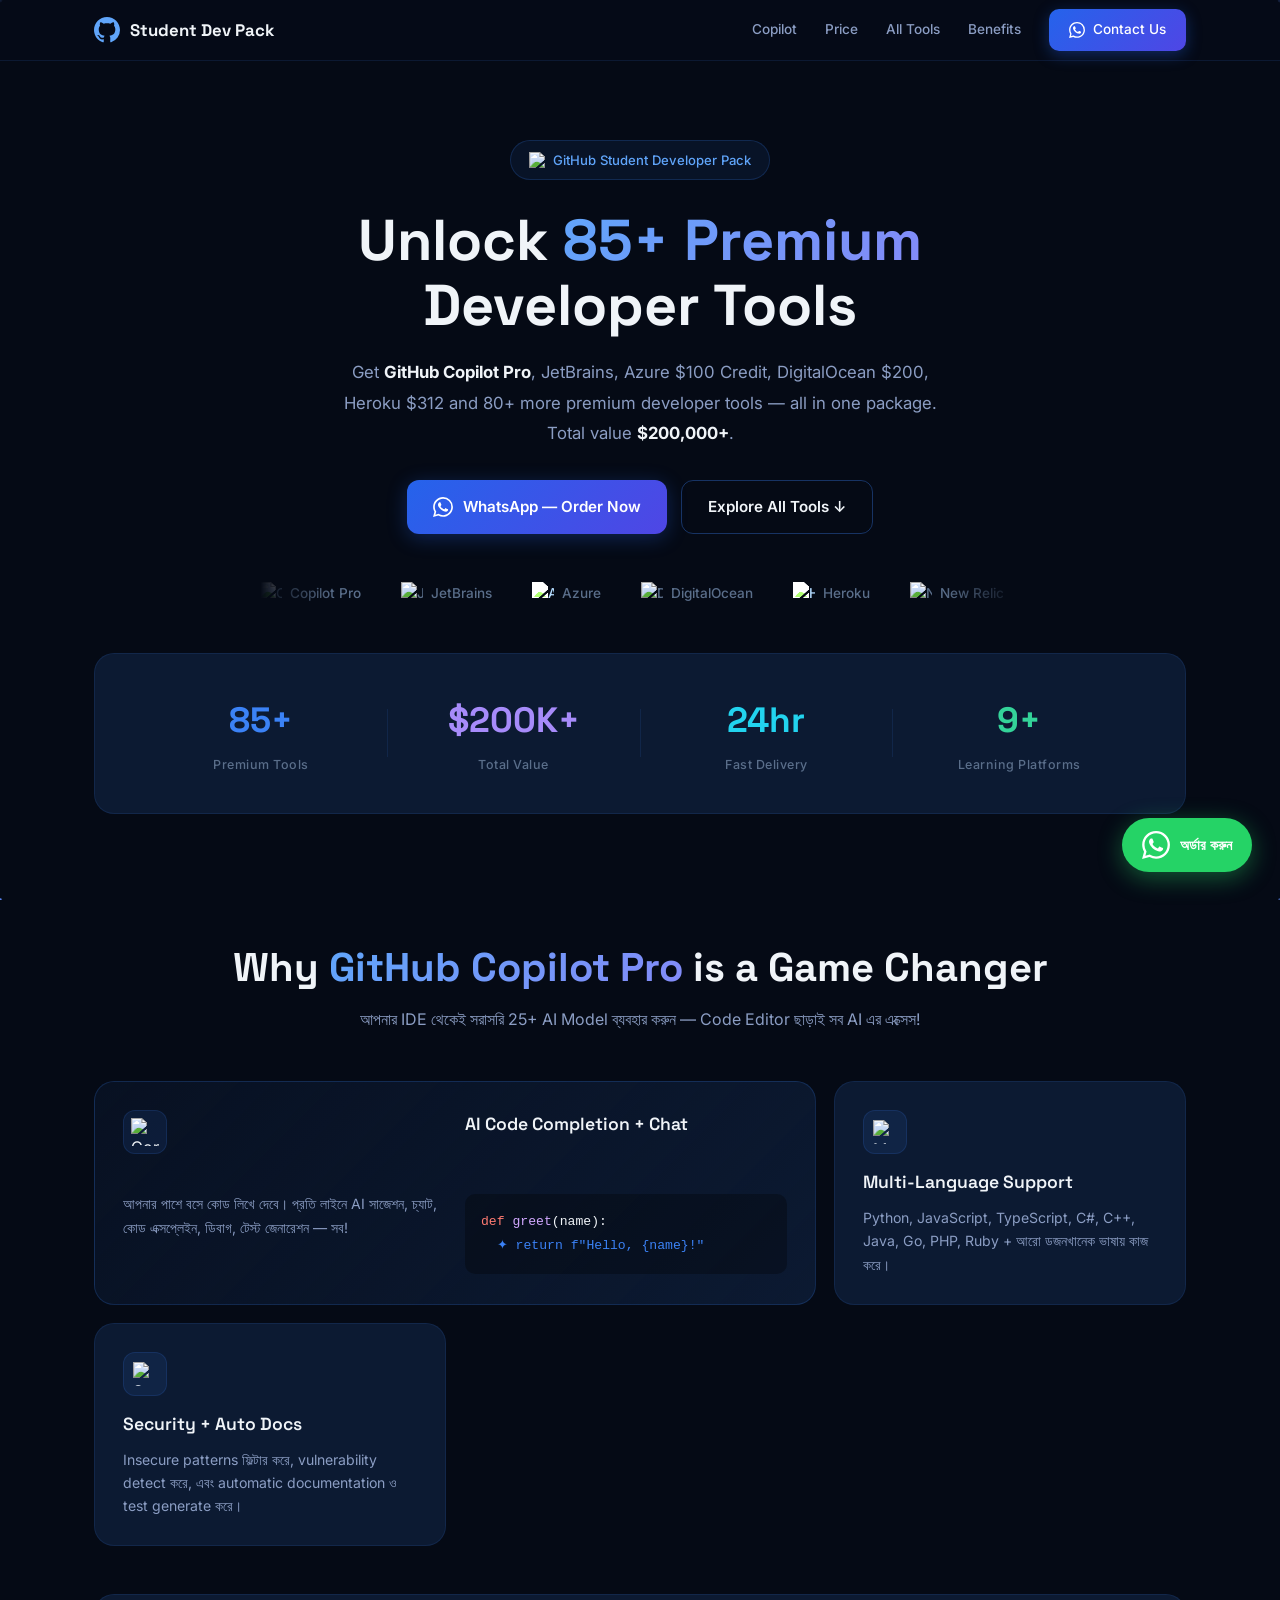
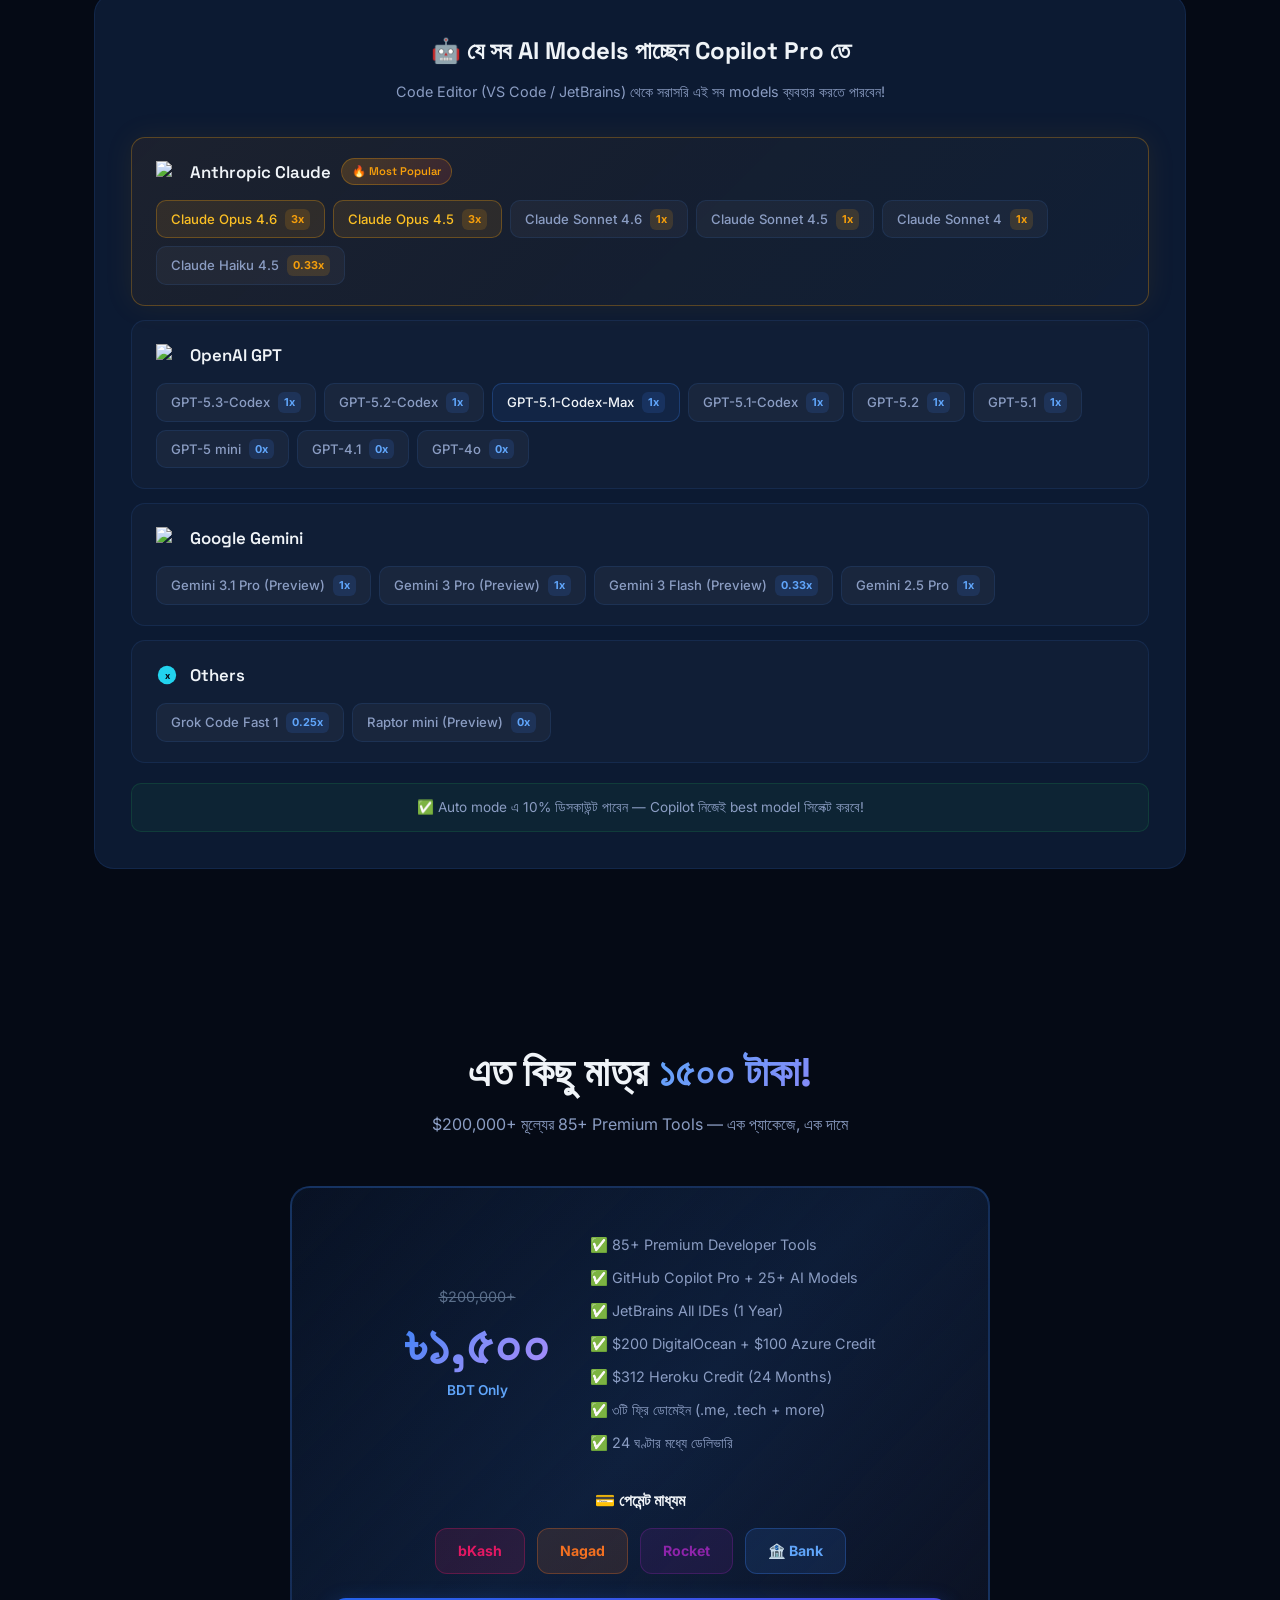
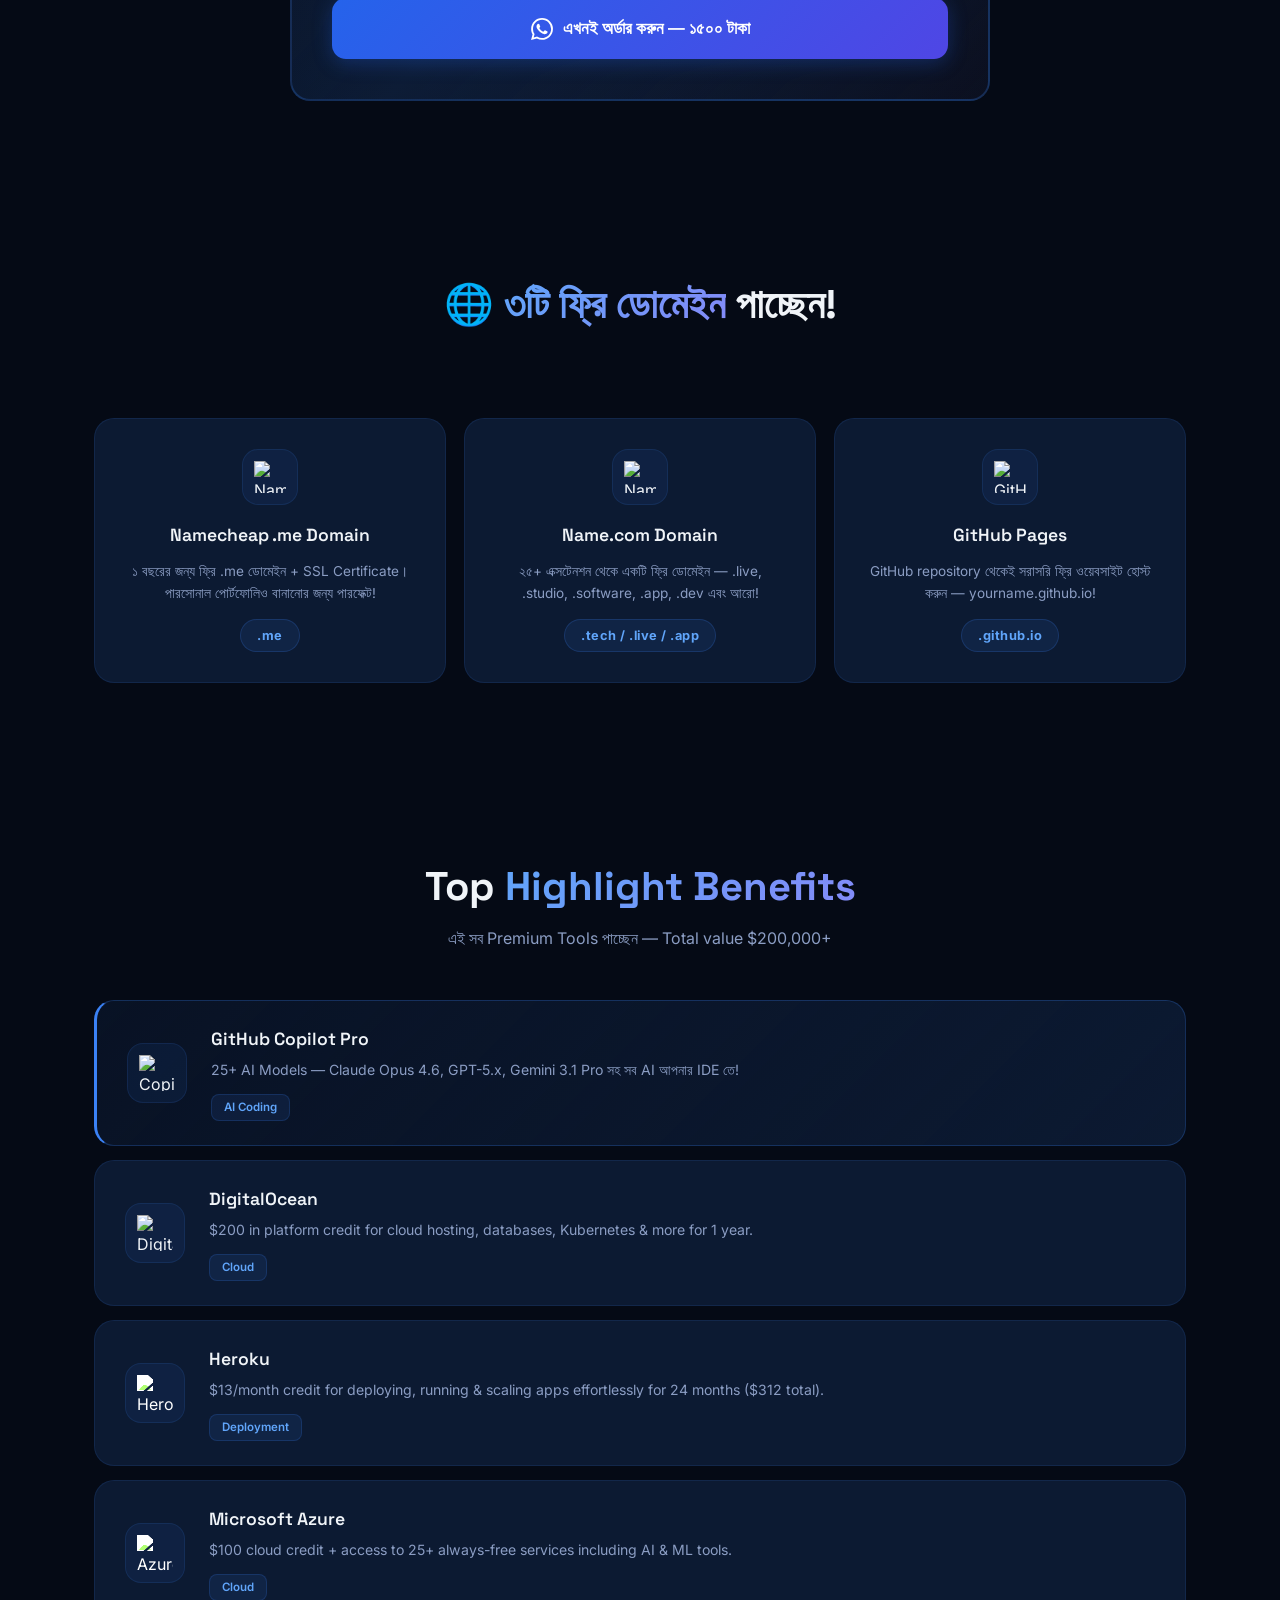
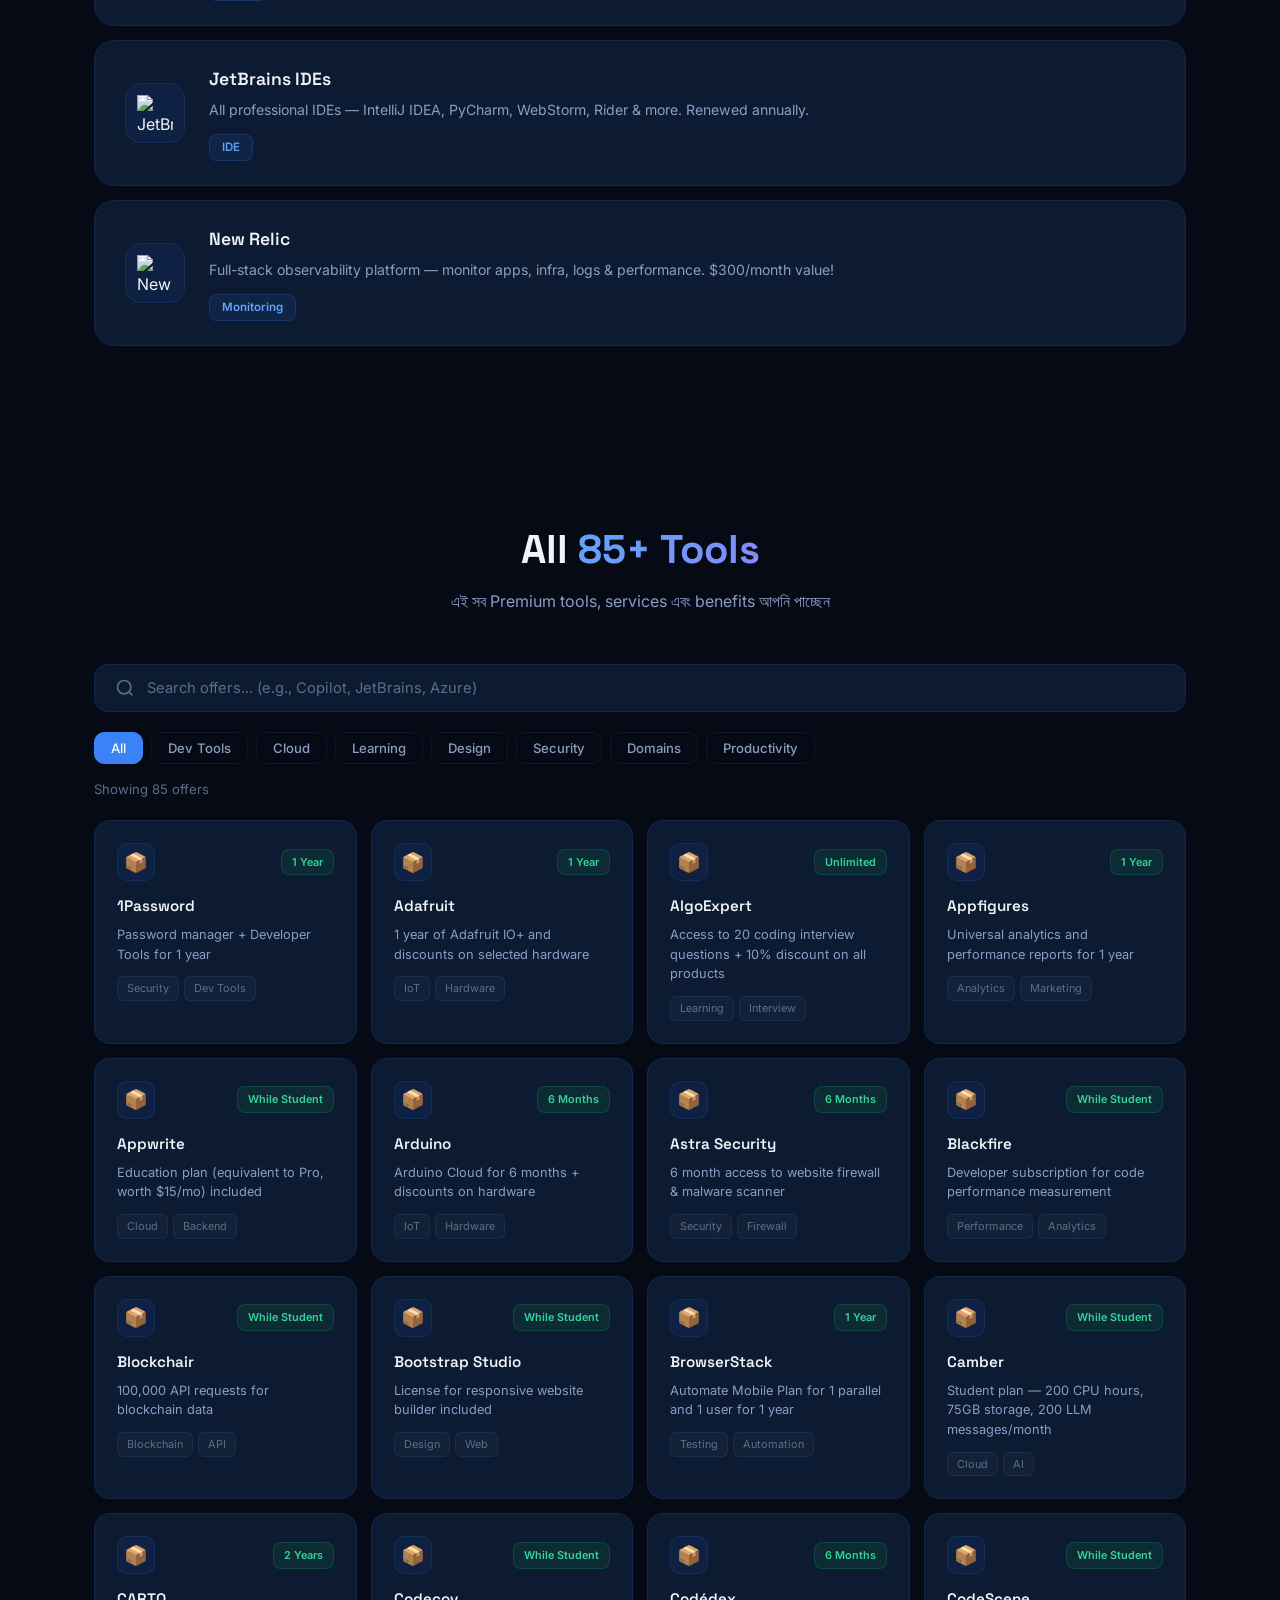
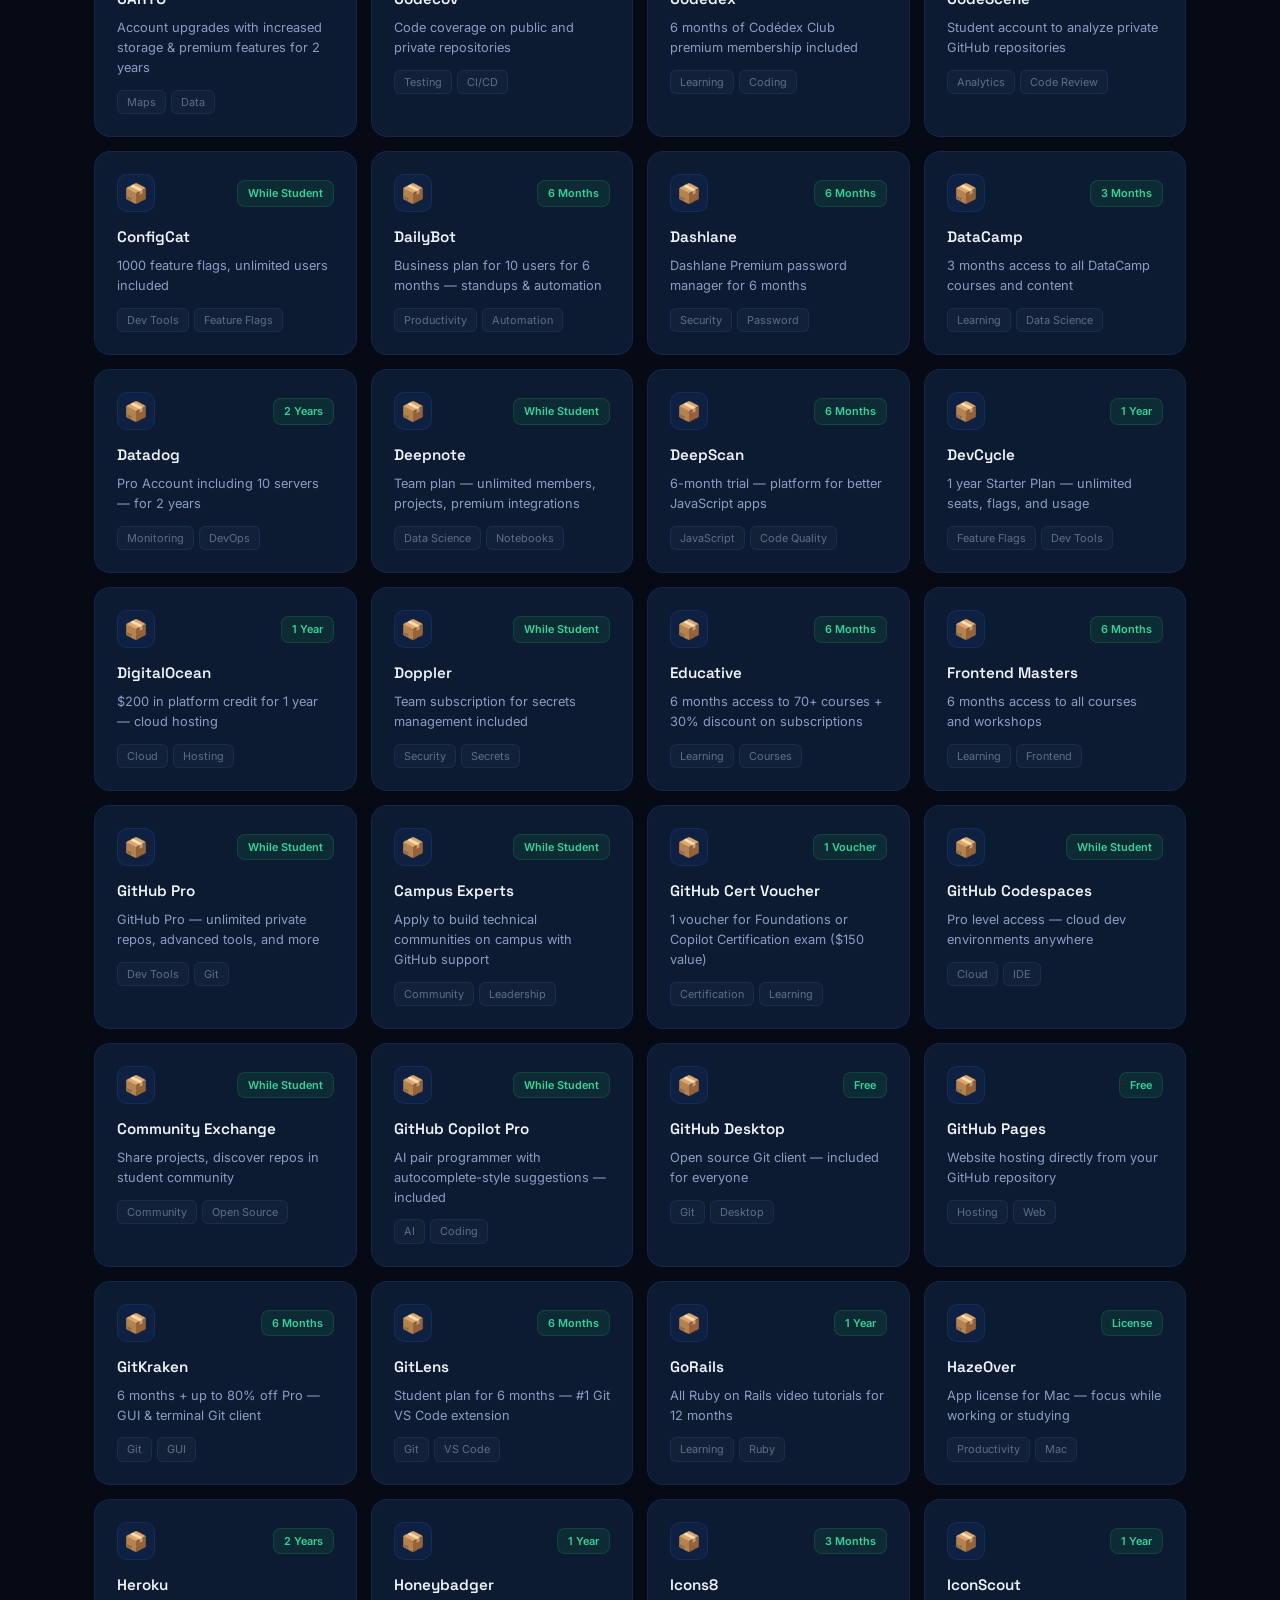
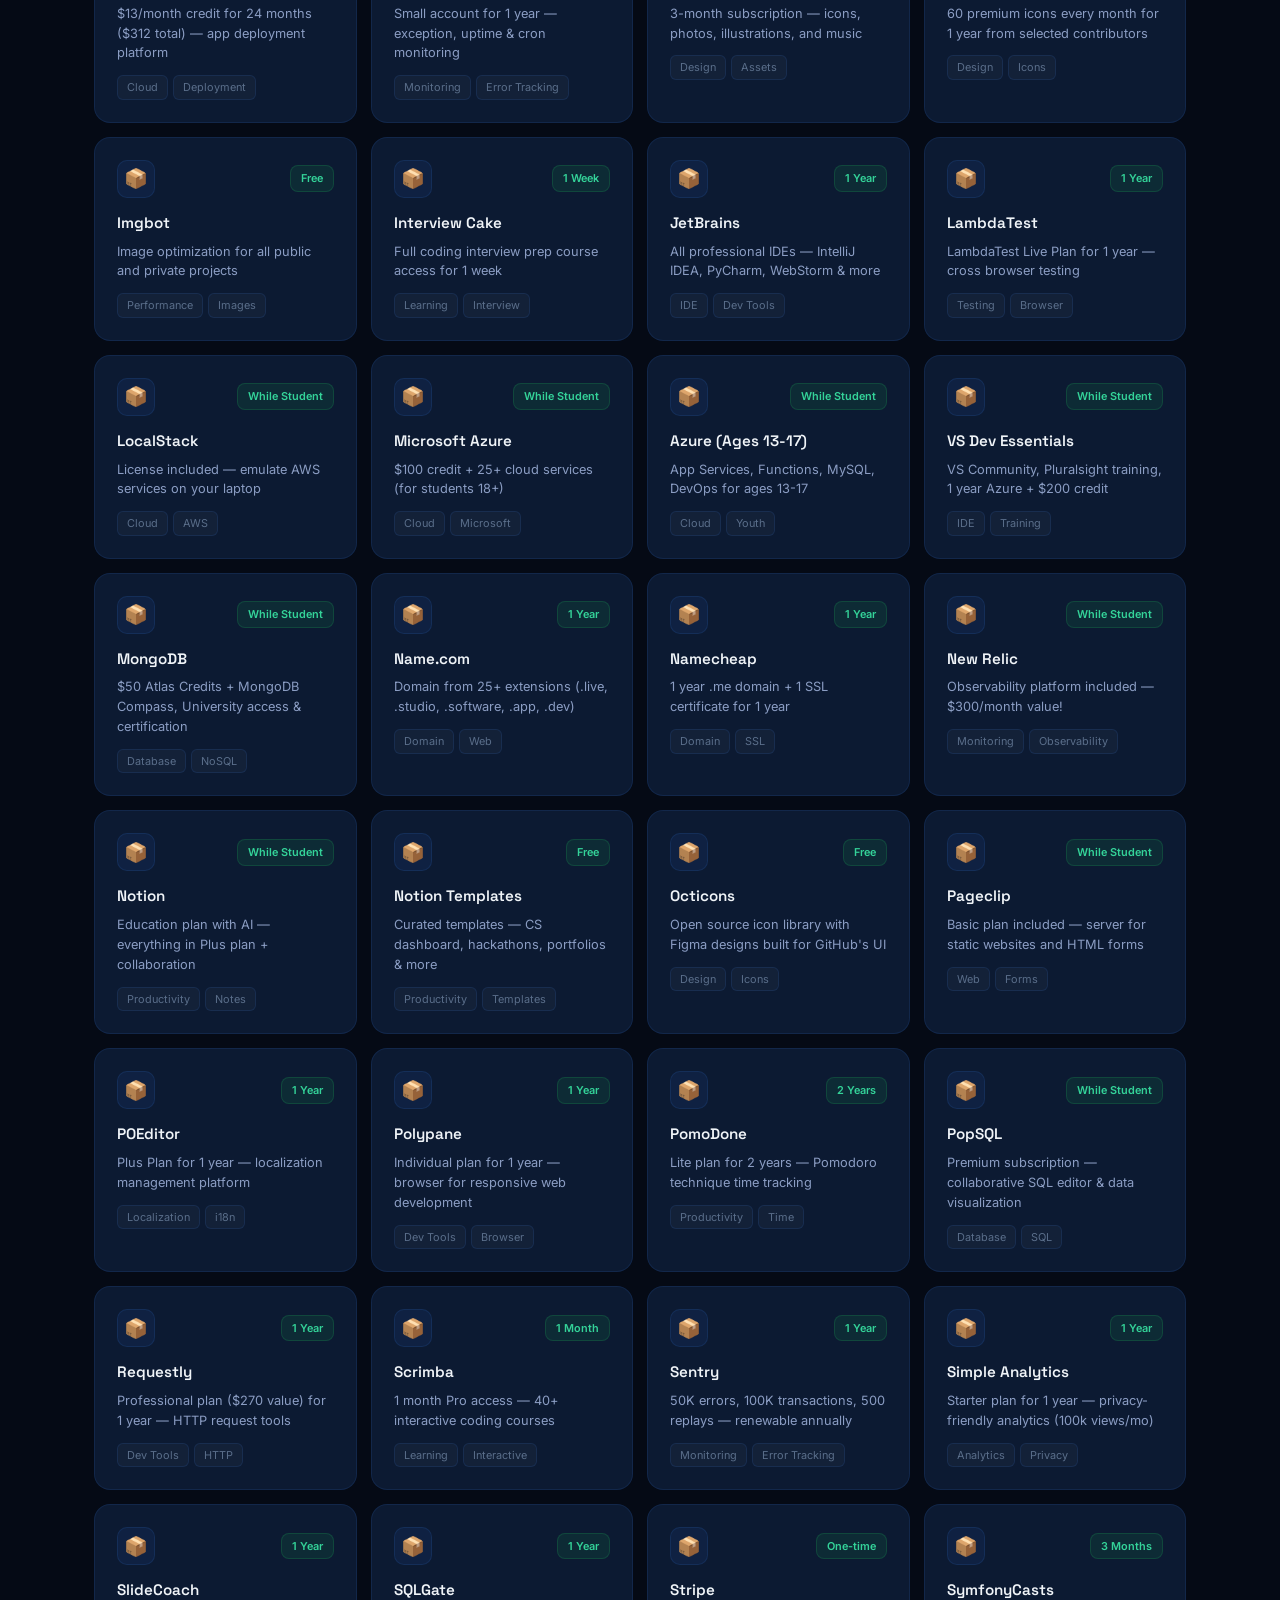
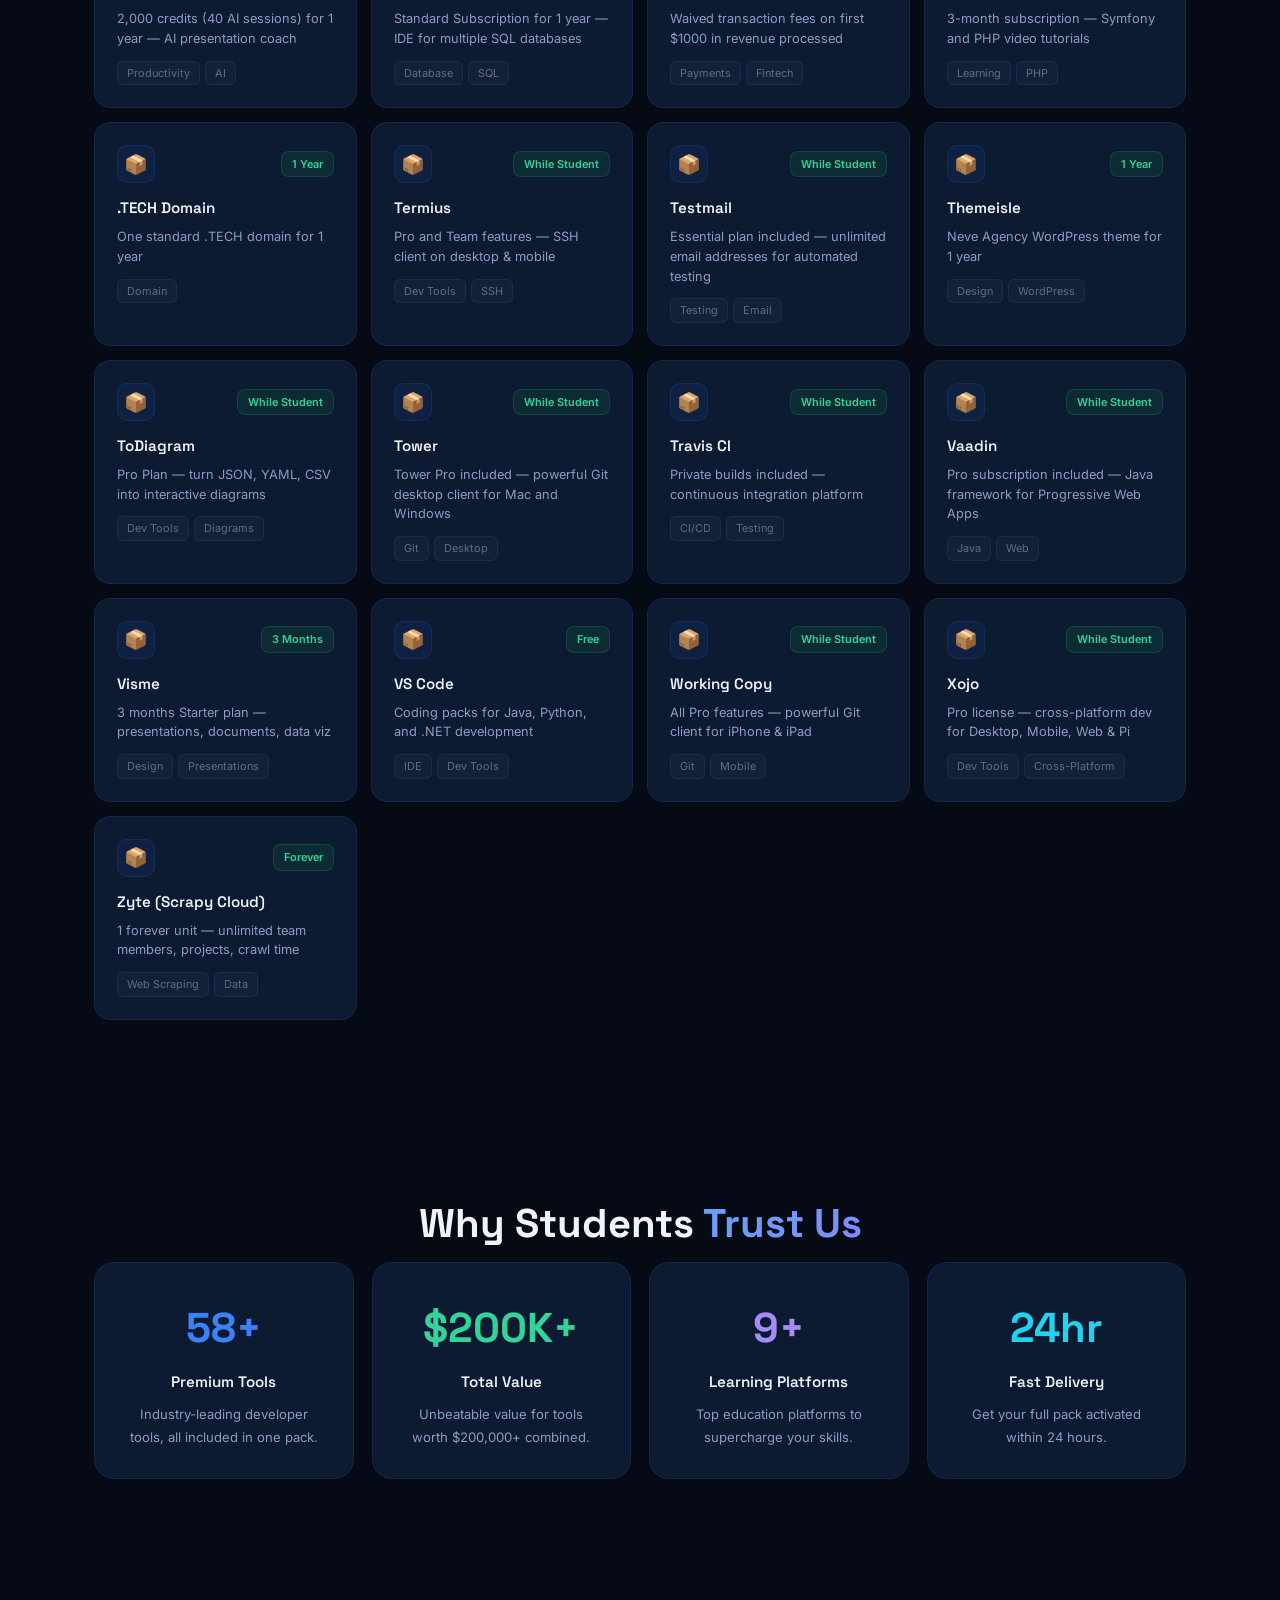
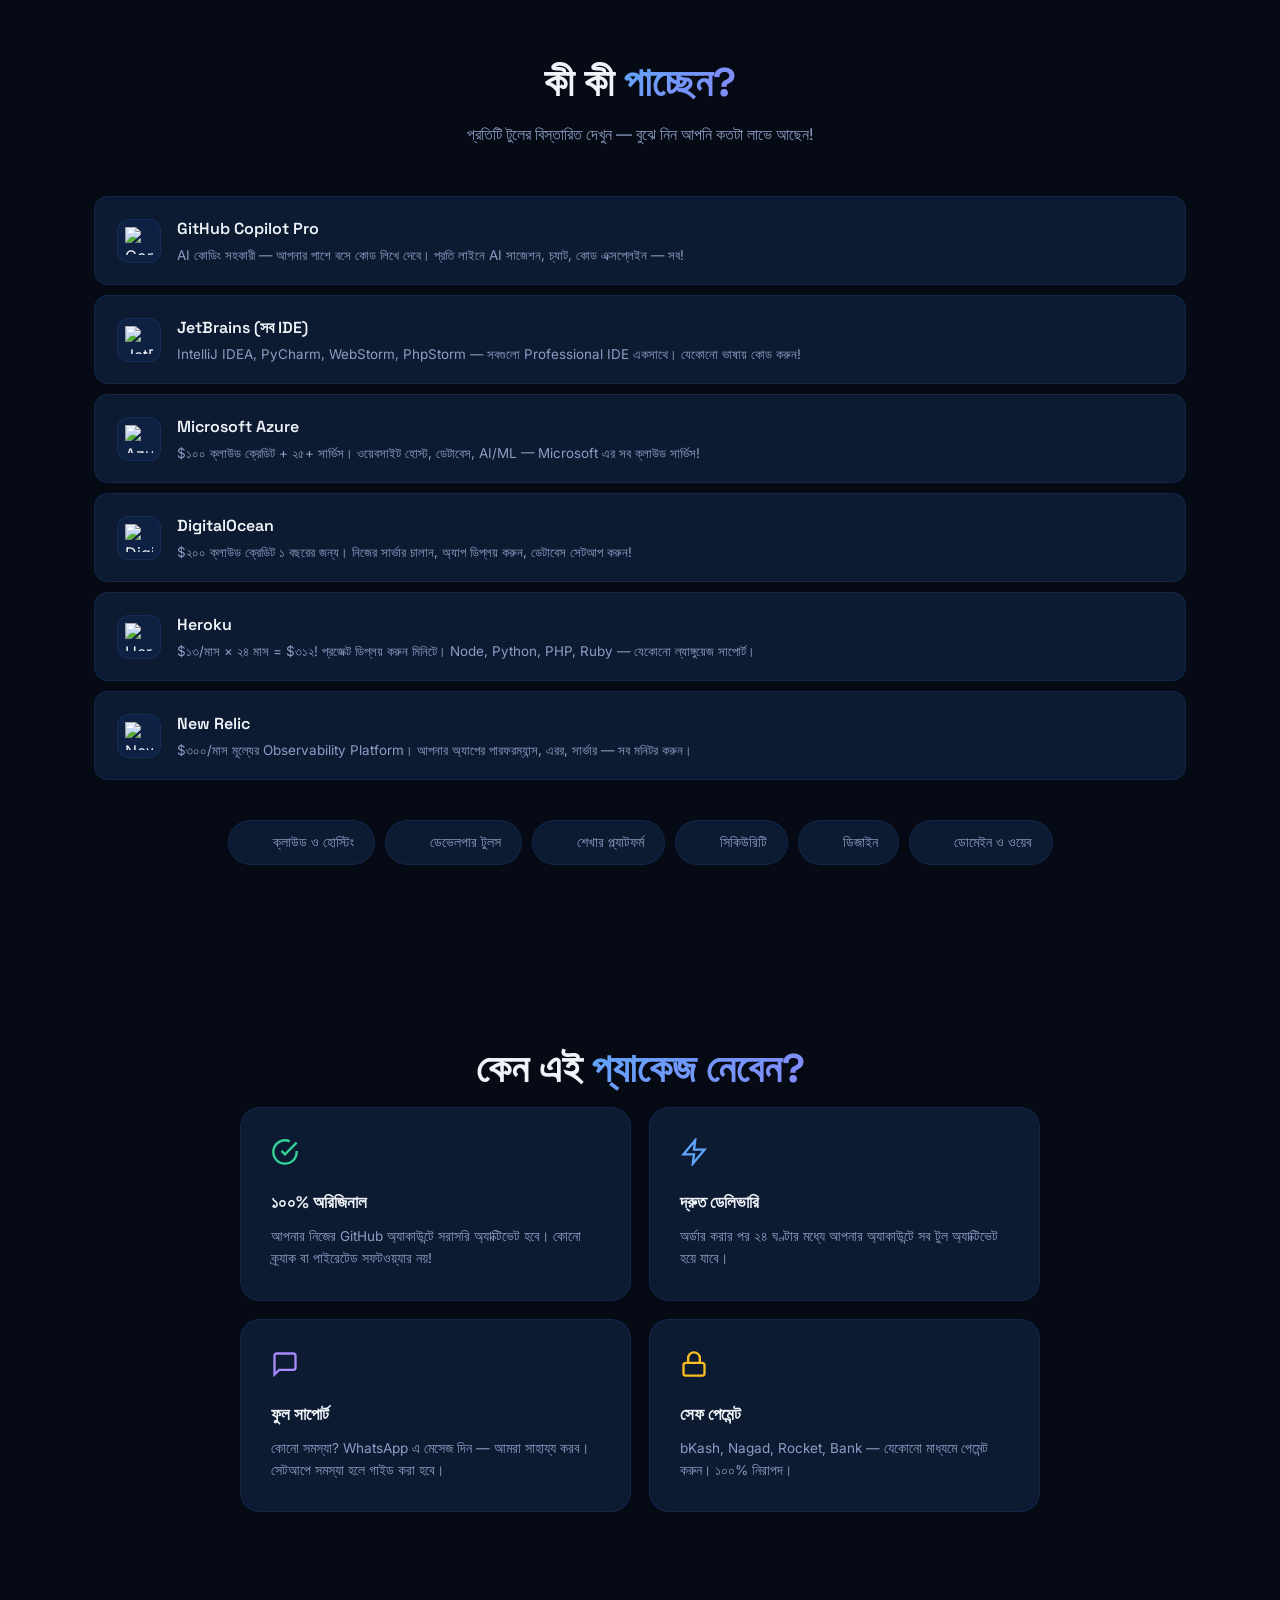
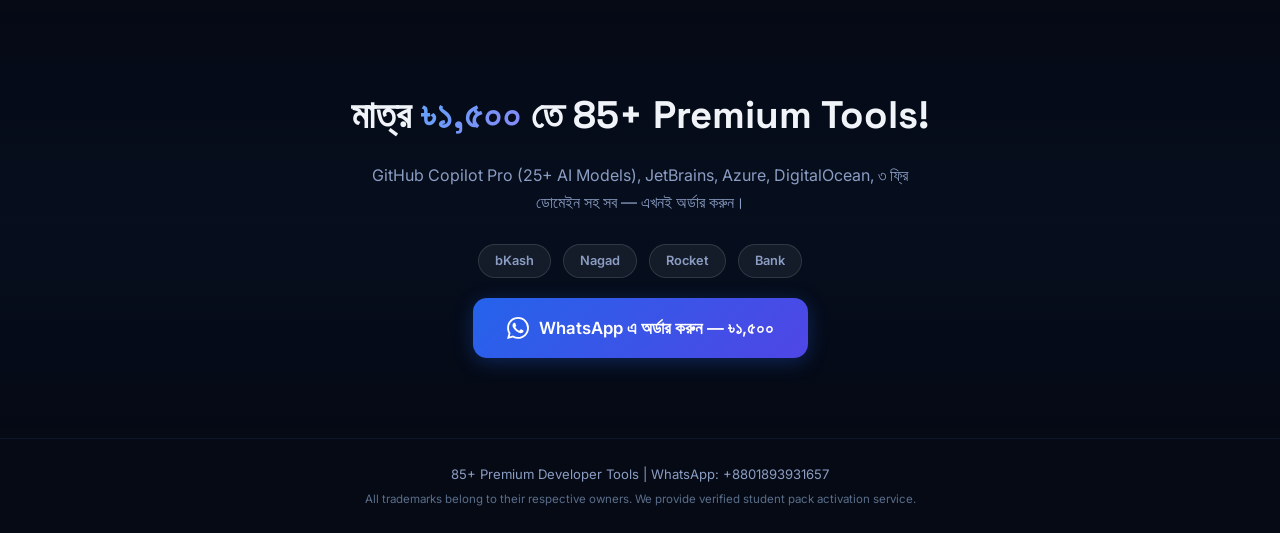
==== commit cd8864a6: "Add Copilot Pro AI models, pricing 1500 BDT, free domains, payment methods" ====
--- a/index.html
+++ b/index.html
@@ -32,9 +32,9 @@
             </a>
             <nav class="nav">
                 <a href="#copilot">Copilot</a>
+                <a href="#pricing">Price</a>
+                <a href="#all-offers">All Tools</a>
                 <a href="#benefits">Benefits</a>
-                <a href="#all-offers">All Tools</a>
-                <a href="#stats">Stats</a>
                 <a href="https://wa.me/8801893931657?text=Hi%2C%20I%20want%20to%20buy%20GitHub%20Student%20Developer%20Pack"
                     class="btn-order-nav">
                     <svg width="16" height="16" viewBox="0 0 24 24" fill="currentColor">
@@ -50,9 +50,9 @@
         </div>
         <div class="mobile-menu" id="mobileMenu">
             <a href="#copilot">Copilot</a>
+            <a href="#pricing">Price</a>
+            <a href="#all-offers">All Tools</a>
             <a href="#benefits">Benefits</a>
-            <a href="#all-offers">All Tools</a>
-            <a href="#stats">Stats</a>
             <a href="https://wa.me/8801893931657?text=Hi%2C%20I%20want%20to%20buy%20GitHub%20Student%20Developer%20Pack"
                 class="btn-order-nav">Contact Us</a>
         </div>
@@ -161,57 +161,188 @@
         </div>
     </section>
 
-    <!-- ===== COPILOT SECTION — Bento grid layout ===== -->
+    <!-- ===== COPILOT SECTION — with AI Models ===== -->
     <section class="section" id="copilot">
         <div class="container">
-            <h2 class="section-title">Why <span class="gradient-text">GitHub Copilot</span> is a Game Changer</h2>
-            <p class="section-subtitle">The AI-powered coding assistant that helps you write code faster and learn new
-                languages effortlessly</p>
+            <h2 class="section-title">Why <span class="gradient-text">GitHub Copilot Pro</span> is a Game Changer</h2>
+            <p class="section-subtitle">আপনার IDE থেকেই সরাসরি 25+ AI Model ব্যবহার করুন — Code Editor ছাড়াই সব AI এর
+                এক্সেস!</p>
+
+            <!-- Copilot Features Bento -->
             <div class="bento-grid">
                 <div class="feature-card bento-large">
                     <div class="feature-icon-wrap"><img src="https://cdn.simpleicons.org/githubcopilot/ffffff"
                             width="28" height="28" alt="Copilot"></div>
-                    <h3>AI Code Completion</h3>
-                    <p>Get intelligent code suggestions as you type. Copilot understands context, comments, and function
-                        names to suggest entire lines or blocks of code.</p>
+                    <h3>AI Code Completion + Chat</h3>
+                    <p>আপনার পাশে বসে কোড লিখে দেবে। প্রতি লাইনে AI সাজেশন, চ্যাট, কোড এক্সপ্লেইন, ডিবাগ, টেস্ট জেনারেশন
+                        — সব!</p>
                     <div class="code-snippet">
                         <code><span class="kw">def</span> <span class="fn">greet</span>(name):<br>&nbsp;&nbsp;<span class="ai">✦ return f"Hello, {name}!"</span></code>
                     </div>
                 </div>
                 <div class="feature-card">
-                    <div class="feature-icon-wrap"><img src="https://cdn.simpleicons.org/openai/ffffff" width="24"
-                            height="24" alt="Chat"></div>
-                    <h3>Copilot Chat</h3>
-                    <p>Ask questions about your code, get explanations, debug issues, and generate tests — all through
-                        natural language inside your IDE.</p>
-                </div>
-                <div class="feature-card">
                     <div class="feature-icon-wrap"><img src="https://cdn.simpleicons.org/python/3776AB" width="24"
-                            height="24" alt="Python"></div>
-                    <h3>Multi-Language</h3>
-                    <p>Works with Python, JavaScript, TypeScript, Ruby, Go, C#, C++, Java, PHP, and dozens more
-                        languages.</p>
-                </div>
-                <div class="feature-card">
-                    <div class="feature-icon-wrap"><img src="https://cdn.simpleicons.org/readthedocs/8CA1AF" width="24"
-                            height="24" alt="Docs"></div>
-                    <h3>Code Documentation</h3>
-                    <p>Automatically generate documentation, docstrings, and comments for your code. Write once,
-                        document effortlessly.</p>
-                </div>
-                <div class="feature-card">
-                    <div class="feature-icon-wrap"><img src="https://cdn.simpleicons.org/jest/C21325" width="24"
-                            height="24" alt="Test"></div>
-                    <h3>Test Generation</h3>
-                    <p>Generate unit tests for your functions automatically. Copilot creates meaningful test cases from
-                        your code patterns.</p>
+                            height="24" alt="Multi-Lang"></div>
+                    <h3>Multi-Language Support</h3>
+                    <p>Python, JavaScript, TypeScript, C#, C++, Java, Go, PHP, Ruby + আরো ডজনখানেক ভাষায় কাজ করে।</p>
                 </div>
                 <div class="feature-card">
                     <div class="feature-icon-wrap"><img src="https://cdn.simpleicons.org/letsencrypt/003A70" width="24"
                             height="24" alt="Security"></div>
-                    <h3>Security Scanning</h3>
-                    <p>Copilot filters out insecure patterns and helps you write more secure code with real-time
-                        vulnerability detection.</p>
+                    <h3>Security + Auto Docs</h3>
+                    <p>Insecure patterns ফিল্টার করে, vulnerability detect করে, এবং automatic documentation ও test
+                        generate করে।</p>
+                </div>
+            </div>
+
+            <!-- AI Models Showcase -->
+            <div class="models-showcase">
+                <h3 class="models-title">🤖 যে সব AI Models পাচ্ছেন Copilot Pro তে</h3>
+                <p class="models-subtitle">Code Editor (VS Code / JetBrains) থেকে সরাসরি এই সব models ব্যবহার করতে
+                    পারবেন!</p>
+
+                <!-- Claude Models - HIGHLIGHTED -->
+                <div class="model-group claude-highlight">
+                    <div class="model-group-header">
+                        <img src="https://cdn.simpleicons.org/anthropic/ffffff" width="22" height="22" alt="Claude">
+                        <h4>Anthropic Claude <span class="hot-badge">🔥 Most Popular</span></h4>
+                    </div>
+                    <div class="model-chips">
+                        <div class="model-chip featured">Claude Opus 4.6 <span class="chip-multiplier">3x</span></div>
+                        <div class="model-chip featured">Claude Opus 4.5 <span class="chip-multiplier">3x</span></div>
+                        <div class="model-chip">Claude Sonnet 4.6 <span class="chip-multiplier">1x</span></div>
+                        <div class="model-chip">Claude Sonnet 4.5 <span class="chip-multiplier">1x</span></div>
+                        <div class="model-chip">Claude Sonnet 4 <span class="chip-multiplier">1x</span></div>
+                        <div class="model-chip">Claude Haiku 4.5 <span class="chip-multiplier">0.33x</span></div>
+                    </div>
+                </div>
+
+                <!-- OpenAI GPT Models -->
+                <div class="model-group">
+                    <div class="model-group-header">
+                        <img src="https://cdn.simpleicons.org/openai/ffffff" width="22" height="22" alt="OpenAI">
+                        <h4>OpenAI GPT</h4>
+                    </div>
+                    <div class="model-chips">
+                        <div class="model-chip">GPT-5.3-Codex <span class="chip-multiplier">1x</span></div>
+                        <div class="model-chip">GPT-5.2-Codex <span class="chip-multiplier">1x</span></div>
+                        <div class="model-chip featured">GPT-5.1-Codex-Max <span class="chip-multiplier">1x</span></div>
+                        <div class="model-chip">GPT-5.1-Codex <span class="chip-multiplier">1x</span></div>
+                        <div class="model-chip">GPT-5.2 <span class="chip-multiplier">1x</span></div>
+                        <div class="model-chip">GPT-5.1 <span class="chip-multiplier">1x</span></div>
+                        <div class="model-chip">GPT-5 mini <span class="chip-multiplier">0x</span></div>
+                        <div class="model-chip">GPT-4.1 <span class="chip-multiplier">0x</span></div>
+                        <div class="model-chip">GPT-4o <span class="chip-multiplier">0x</span></div>
+                    </div>
+                </div>
+
+                <!-- Google Gemini Models -->
+                <div class="model-group">
+                    <div class="model-group-header">
+                        <img src="https://cdn.simpleicons.org/googlegemini/886FBF" width="22" height="22" alt="Gemini">
+                        <h4>Google Gemini</h4>
+                    </div>
+                    <div class="model-chips">
+                        <div class="model-chip">Gemini 3.1 Pro (Preview) <span class="chip-multiplier">1x</span></div>
+                        <div class="model-chip">Gemini 3 Pro (Preview) <span class="chip-multiplier">1x</span></div>
+                        <div class="model-chip">Gemini 3 Flash (Preview) <span class="chip-multiplier">0.33x</span>
+                        </div>
+                        <div class="model-chip">Gemini 2.5 Pro <span class="chip-multiplier">1x</span></div>
+                    </div>
+                </div>
+
+                <!-- Other Models -->
+                <div class="model-group">
+                    <div class="model-group-header">
+                        <svg width="22" height="22" viewBox="0 0 24 24" fill="#22d3ee" stroke="none">
+                            <circle cx="12" cy="12" r="10" /><text x="12" y="16" text-anchor="middle" font-size="10"
+                                fill="#050a15" font-weight="bold">x</text>
+                        </svg>
+                        <h4>Others</h4>
+                    </div>
+                    <div class="model-chips">
+                        <div class="model-chip">Grok Code Fast 1 <span class="chip-multiplier">0.25x</span></div>
+                        <div class="model-chip">Raptor mini (Preview) <span class="chip-multiplier">0x</span></div>
+                    </div>
+                </div>
+
+                <p class="models-note">✅ Auto mode এ 10% ডিসকাউন্ট পাবেন — Copilot নিজেই best model সিলেক্ট করবে!</p>
+            </div>
+        </div>
+    </section>
+
+    <!-- ===== PRICING + SELLING POINTS ===== -->
+    <section class="section" id="pricing">
+        <div class="container">
+            <h2 class="section-title">এত কিছু মাত্র <span class="gradient-text">১৫০০ টাকা!</span></h2>
+            <p class="section-subtitle">$200,000+ মূল্যের 85+ Premium Tools — এক প্যাকেজে, এক দামে</p>
+
+            <div class="pricing-hero-card">
+                <div class="pricing-top">
+                    <div class="price-tag">
+                        <span class="price-old">$200,000+</span>
+                        <span class="price-main">৳১,৫০০</span>
+                        <span class="price-label">BDT Only</span>
+                    </div>
+                    <div class="price-features">
+                        <div class="price-feature">✅ 85+ Premium Developer Tools</div>
+                        <div class="price-feature">✅ GitHub Copilot Pro + 25+ AI Models</div>
+                        <div class="price-feature">✅ JetBrains All IDEs (1 Year)</div>
+                        <div class="price-feature">✅ $200 DigitalOcean + $100 Azure Credit</div>
+                        <div class="price-feature">✅ $312 Heroku Credit (24 Months)</div>
+                        <div class="price-feature">✅ ৩টি ফ্রি ডোমেইন (.me, .tech + more)</div>
+                        <div class="price-feature">✅ 24 ঘণ্টার মধ্যে ডেলিভারি</div>
+                    </div>
+                </div>
+
+                <div class="payment-methods">
+                    <h4>💳 পেমেন্ট মাধ্যম</h4>
+                    <div class="payment-icons">
+                        <div class="payment-item bkash">bKash</div>
+                        <div class="payment-item nagad">Nagad</div>
+                        <div class="payment-item rocket">Rocket</div>
+                        <div class="payment-item bank">🏦 Bank</div>
+                    </div>
+                </div>
+
+                <a href="https://wa.me/8801893931657?text=Hi%2C%20I%20want%20to%20buy%20GitHub%20Student%20Developer%20Pack%20(1500%20BDT)"
+                    class="btn-primary large pricing-cta">
+                    <svg width="22" height="22" viewBox="0 0 24 24" fill="currentColor">
+                        <path
+                            d="M17.472 14.382c-.297-.149-1.758-.867-2.03-.967-.273-.099-.471-.148-.67.15-.197.297-.767.966-.94 1.164-.173.199-.347.223-.644.075-.297-.15-1.255-.463-2.39-1.475-.883-.788-1.48-1.761-1.653-2.059-.173-.297-.018-.458.13-.606.134-.133.298-.347.446-.52.149-.174.198-.298.298-.497.099-.198.05-.371-.025-.52-.075-.149-.669-1.612-.916-2.207-.242-.579-.487-.5-.669-.51-.173-.008-.371-.01-.57-.01-.198 0-.52.074-.792.372-.272.297-1.04 1.016-1.04 2.479 0 1.462 1.065 2.875 1.213 3.074.149.198 2.096 3.2 5.077 4.487.709.306 1.262.489 1.694.625.712.227 1.36.195 1.871.118.571-.085 1.758-.719 2.006-1.413.248-.694.248-1.289.173-1.413-.074-.124-.272-.198-.57-.347m-5.421 7.403h-.004a9.87 9.87 0 01-5.031-1.378l-.361-.214-3.741.982.998-3.648-.235-.374a9.86 9.86 0 01-1.51-5.26c.001-5.45 4.436-9.884 9.888-9.884 2.64 0 5.122 1.03 6.988 2.898a9.825 9.825 0 012.893 6.994c-.003 5.45-4.437 9.884-9.885 9.884m8.413-18.297A11.815 11.815 0 0012.05 0C5.495 0 .16 5.335.157 11.892c0 2.096.547 4.142 1.588 5.945L.057 24l6.305-1.654a11.882 11.882 0 005.683 1.448h.005c6.554 0 11.89-5.335 11.893-11.893a11.821 11.821 0 00-3.48-8.413z" />
+                    </svg>
+                    এখনই অর্ডার করুন — ১৫০০ টাকা
+                </a>
+            </div>
+        </div>
+    </section>
+
+    <!-- ===== FREE DOMAINS ===== -->
+    <section class="section" id="domains-highlight">
+        <div class="container">
+            <h2 class="section-title">🌐 <span class="gradient-text">৩টি ফ্রি ডোমেইন</span> পাচ্ছেন!</h2>
+            <p class="section-subtitle">আপনার পোর্টফোলিও, প্রজেক্ট বা ব্যবসার জন্য ফ্রি ডোমেইন — কোনো আলাদা খরচ নেই!</p>
+            <div class="domains-grid">
+                <div class="domain-card">
+                    <div class="domain-icon"><img src="https://cdn.simpleicons.org/namecheap/DE3723" width="32"
+                            height="32" alt="Namecheap"></div>
+                    <h3>Namecheap .me Domain</h3>
+                    <p>১ বছরের জন্য ফ্রি .me ডোমেইন + SSL Certificate। পারসোনাল পোর্টফোলিও বানানোর জন্য পারফেক্ট!</p>
+                    <span class="domain-ext">.me</span>
+                </div>
+                <div class="domain-card">
+                    <div class="domain-icon"><img src="https://cdn.simpleicons.org/googlechrome/4285F4" width="32"
+                            height="32" alt="Name.com"></div>
+                    <h3>Name.com Domain</h3>
+                    <p>২৫+ এক্সটেনশন থেকে একটি ফ্রি ডোমেইন — .live, .studio, .software, .app, .dev এবং আরো!</p>
+                    <span class="domain-ext">.tech / .live / .app</span>
+                </div>
+                <div class="domain-card">
+                    <div class="domain-icon"><img src="https://cdn.simpleicons.org/github/ffffff" width="32" height="32"
+                            alt="GitHub Pages"></div>
+                    <h3>GitHub Pages</h3>
+                    <p>GitHub repository থেকেই সরাসরি ফ্রি ওয়েবসাইট হোস্ট করুন — yourname.github.io!</p>
+                    <span class="domain-ext">.github.io</span>
                 </div>
             </div>
         </div>
@@ -230,8 +361,7 @@
                     </div>
                     <div class="showcase-body">
                         <h3>GitHub Copilot Pro</h3>
-                        <p>Your AI pair programmer — writes code, explains logic, generates tests. The most powerful AI
-                            coding assistant available.</p>
+                        <p>25+ AI Models — Claude Opus 4.6, GPT-5.x, Gemini 3.1 Pro সহ সব AI আপনার IDE তে!</p>
                         <span class="showcase-tag">AI Coding</span>
                     </div>
                 </div>
@@ -484,7 +614,7 @@
                             <path d="M7 11V7a5 5 0 0 1 10 0v4" />
                         </svg></div>
                     <h4>সেফ পেমেন্ট</h4>
-                    <p>bKash, Nagad, Rocket যেকোনো মোবাইল ব্যাংকিং দিয়ে পেমেন্ট করুন। ১০০% নিরাপদ।</p>
+                    <p>bKash, Nagad, Rocket, Bank — যেকোনো মাধ্যমে পেমেন্ট করুন। ১০০% নিরাপদ।</p>
                 </div>
             </div>
         </div>
@@ -493,16 +623,19 @@
     <!-- ===== CTA ===== -->
     <section class="cta-section">
         <div class="container cta-content">
-            <h2>$200,000+ মূল্যের Tools!</h2>
-            <p>GitHub Copilot Pro, JetBrains, Azure, DigitalOcean সহ 85+ Premium Tools — এখনই অর্ডার করুন WhatsApp এ।
-            </p>
-            <a href="https://wa.me/8801893931657?text=Hi%2C%20I%20want%20to%20buy%20GitHub%20Student%20Developer%20Pack"
+            <h2>মাত্র <span class="gradient-text">৳১,৫০০</span> তে 85+ Premium Tools!</h2>
+            <p>GitHub Copilot Pro (25+ AI Models), JetBrains, Azure, DigitalOcean, ৩ ফ্রি ডোমেইন সহ সব — এখনই অর্ডার
+                করুন।</p>
+            <div class="cta-payment-info">
+                <span>bKash</span> <span>Nagad</span> <span>Rocket</span> <span>Bank</span>
+            </div>
+            <a href="https://wa.me/8801893931657?text=Hi%2C%20I%20want%20to%20buy%20GitHub%20Student%20Developer%20Pack%20(1500%20BDT)"
                 class="btn-primary large">
                 <svg width="22" height="22" viewBox="0 0 24 24" fill="currentColor">
                     <path
                         d="M17.472 14.382c-.297-.149-1.758-.867-2.03-.967-.273-.099-.471-.148-.67.15-.197.297-.767.966-.94 1.164-.173.199-.347.223-.644.075-.297-.15-1.255-.463-2.39-1.475-.883-.788-1.48-1.761-1.653-2.059-.173-.297-.018-.458.13-.606.134-.133.298-.347.446-.52.149-.174.198-.298.298-.497.099-.198.05-.371-.025-.52-.075-.149-.669-1.612-.916-2.207-.242-.579-.487-.5-.669-.51-.173-.008-.371-.01-.57-.01-.198 0-.52.074-.792.372-.272.297-1.04 1.016-1.04 2.479 0 1.462 1.065 2.875 1.213 3.074.149.198 2.096 3.2 5.077 4.487.709.306 1.262.489 1.694.625.712.227 1.36.195 1.871.118.571-.085 1.758-.719 2.006-1.413.248-.694.248-1.289.173-1.413-.074-.124-.272-.198-.57-.347m-5.421 7.403h-.004a9.87 9.87 0 01-5.031-1.378l-.361-.214-3.741.982.998-3.648-.235-.374a9.86 9.86 0 01-1.51-5.26c.001-5.45 4.436-9.884 9.888-9.884 2.64 0 5.122 1.03 6.988 2.898a9.825 9.825 0 012.893 6.994c-.003 5.45-4.437 9.884-9.885 9.884m8.413-18.297A11.815 11.815 0 0012.05 0C5.495 0 .16 5.335.157 11.892c0 2.096.547 4.142 1.588 5.945L.057 24l6.305-1.654a11.882 11.882 0 005.683 1.448h.005c6.554 0 11.89-5.335 11.893-11.893a11.821 11.821 0 00-3.48-8.413z" />
                 </svg>
-                WhatsApp এ অর্ডার করুন
+                WhatsApp এ অর্ডার করুন — ৳১,৫০০
             </a>
         </div>
     </section>
--- a/style.css
+++ b/style.css
@@ -1151,6 +1151,383 @@
     animation: softGlow 3s ease-in-out infinite;
 }
 
+/* ============ AI MODELS SHOWCASE ============ */
+.models-showcase {
+    margin-top: 48px;
+    background: var(--bg-card);
+    border: 1px solid var(--border-color);
+    border-radius: var(--card-radius);
+    padding: 36px;
+}
+
+.models-title {
+    font-family: var(--font-display);
+    font-size: 1.5rem;
+    font-weight: 700;
+    text-align: center;
+    margin-bottom: 8px;
+}
+
+.models-subtitle {
+    text-align: center;
+    color: var(--text-secondary);
+    font-size: 0.9rem;
+    margin-bottom: 32px;
+}
+
+.model-group {
+    background: rgba(255, 255, 255, 0.02);
+    border: 1px solid var(--border-color);
+    border-radius: 14px;
+    padding: 20px 24px;
+    margin-bottom: 14px;
+    transition: var(--transition);
+}
+
+.model-group:hover {
+    border-color: var(--border-hover);
+}
+
+.model-group.claude-highlight {
+    background: linear-gradient(135deg, rgba(217, 119, 6, 0.08), rgba(245, 158, 11, 0.04), rgba(255, 255, 255, 0.02));
+    border-color: rgba(245, 158, 11, 0.3);
+    box-shadow: 0 0 30px rgba(245, 158, 11, 0.08);
+    animation: claudeGlow 4s ease-in-out infinite;
+}
+
+@keyframes claudeGlow {
+
+    0%,
+    100% {
+        box-shadow: 0 0 20px rgba(245, 158, 11, 0.06);
+    }
+
+    50% {
+        box-shadow: 0 0 40px rgba(245, 158, 11, 0.15);
+    }
+}
+
+.model-group-header {
+    display: flex;
+    align-items: center;
+    gap: 12px;
+    margin-bottom: 14px;
+}
+
+.model-group-header h4 {
+    font-family: var(--font-display);
+    font-size: 1.05rem;
+    font-weight: 600;
+    display: flex;
+    align-items: center;
+    gap: 10px;
+}
+
+.hot-badge {
+    display: inline-flex;
+    align-items: center;
+    padding: 3px 10px;
+    background: linear-gradient(135deg, rgba(245, 158, 11, 0.2), rgba(239, 68, 68, 0.15));
+    border: 1px solid rgba(245, 158, 11, 0.3);
+    border-radius: 20px;
+    font-size: 0.7rem;
+    font-weight: 600;
+    color: #f59e0b;
+    animation: softGlow 3s ease-in-out infinite;
+}
+
+.model-chips {
+    display: flex;
+    flex-wrap: wrap;
+    gap: 8px;
+}
+
+.model-chip {
+    display: inline-flex;
+    align-items: center;
+    gap: 8px;
+    padding: 7px 14px;
+    background: rgba(255, 255, 255, 0.04);
+    border: 1px solid var(--border-color);
+    border-radius: 10px;
+    font-size: 0.82rem;
+    font-weight: 500;
+    color: var(--text-secondary);
+    transition: var(--transition);
+}
+
+.model-chip:hover {
+    border-color: var(--border-hover);
+    color: var(--text-primary);
+    transform: translateY(-2px);
+}
+
+.model-chip.featured {
+    background: rgba(59, 130, 246, 0.08);
+    border-color: rgba(59, 130, 246, 0.25);
+    color: var(--text-primary);
+}
+
+.claude-highlight .model-chip.featured {
+    background: rgba(245, 158, 11, 0.1);
+    border-color: rgba(245, 158, 11, 0.3);
+    color: #fbbf24;
+}
+
+.chip-multiplier {
+    padding: 1px 6px;
+    background: rgba(59, 130, 246, 0.15);
+    border-radius: 6px;
+    font-size: 0.68rem;
+    font-weight: 700;
+    color: var(--accent-light);
+}
+
+.claude-highlight .chip-multiplier {
+    background: rgba(245, 158, 11, 0.15);
+    color: #f59e0b;
+}
+
+.models-note {
+    text-align: center;
+    color: var(--text-secondary);
+    font-size: 0.85rem;
+    margin-top: 20px;
+    padding: 12px;
+    background: rgba(34, 197, 94, 0.06);
+    border: 1px solid rgba(34, 197, 94, 0.15);
+    border-radius: 10px;
+}
+
+/* ============ PRICING HERO CARD ============ */
+.pricing-hero-card {
+    max-width: 700px;
+    margin: 0 auto;
+    background: linear-gradient(135deg, rgba(59, 130, 246, 0.06), var(--bg-card), rgba(167, 139, 250, 0.04));
+    border: 2px solid rgba(59, 130, 246, 0.25);
+    border-radius: var(--card-radius);
+    padding: 40px;
+    text-align: center;
+    position: relative;
+    overflow: hidden;
+    animation: borderGlow 4s ease-in-out infinite;
+}
+
+.pricing-hero-card::before {
+    content: '';
+    position: absolute;
+    top: -50%;
+    left: -50%;
+    width: 200%;
+    height: 200%;
+    background: radial-gradient(circle, rgba(59, 130, 246, 0.06) 0%, transparent 60%);
+    animation: floatY 6s ease-in-out infinite;
+    pointer-events: none;
+}
+
+.pricing-top {
+    display: flex;
+    align-items: center;
+    justify-content: center;
+    gap: 40px;
+    margin-bottom: 28px;
+    flex-wrap: wrap;
+    position: relative;
+    z-index: 1;
+}
+
+.price-tag {
+    text-align: center;
+}
+
+.price-old {
+    display: block;
+    font-size: 0.9rem;
+    color: var(--text-muted);
+    text-decoration: line-through;
+    margin-bottom: 4px;
+}
+
+.price-main {
+    display: block;
+    font-family: var(--font-display);
+    font-size: 3.5rem;
+    font-weight: 800;
+    background: var(--gradient-primary);
+    -webkit-background-clip: text;
+    -webkit-text-fill-color: transparent;
+    background-clip: text;
+    line-height: 1.1;
+}
+
+.price-label {
+    display: block;
+    font-size: 0.85rem;
+    font-weight: 600;
+    color: var(--accent-light);
+    margin-top: 4px;
+}
+
+.price-features {
+    text-align: left;
+}
+
+.price-feature {
+    padding: 5px 0;
+    font-size: 0.9rem;
+    color: var(--text-secondary);
+    line-height: 1.6;
+}
+
+.payment-methods {
+    margin-bottom: 24px;
+    position: relative;
+    z-index: 1;
+}
+
+.payment-methods h4 {
+    font-family: var(--font-display);
+    font-size: 1rem;
+    font-weight: 600;
+    margin-bottom: 14px;
+    color: var(--text-primary);
+}
+
+.payment-icons {
+    display: flex;
+    gap: 12px;
+    justify-content: center;
+    flex-wrap: wrap;
+}
+
+.payment-item {
+    display: inline-flex;
+    align-items: center;
+    gap: 6px;
+    padding: 10px 22px;
+    border-radius: 12px;
+    font-size: 0.88rem;
+    font-weight: 700;
+    transition: var(--transition);
+    cursor: default;
+}
+
+.payment-item:hover {
+    transform: translateY(-3px);
+}
+
+.payment-item.bkash {
+    background: rgba(227, 24, 99, 0.12);
+    border: 1px solid rgba(227, 24, 99, 0.3);
+    color: #e31863;
+}
+
+.payment-item.nagad {
+    background: rgba(243, 112, 33, 0.12);
+    border: 1px solid rgba(243, 112, 33, 0.3);
+    color: #f37021;
+}
+
+.payment-item.rocket {
+    background: rgba(142, 36, 170, 0.12);
+    border: 1px solid rgba(142, 36, 170, 0.3);
+    color: #8e24aa;
+}
+
+.payment-item.bank {
+    background: rgba(59, 130, 246, 0.12);
+    border: 1px solid rgba(59, 130, 246, 0.3);
+    color: var(--accent-light);
+}
+
+.pricing-cta {
+    position: relative;
+    z-index: 1;
+    width: 100%;
+    justify-content: center;
+}
+
+/* ============ DOMAINS GRID ============ */
+.domains-grid {
+    display: grid;
+    grid-template-columns: repeat(3, 1fr);
+    gap: 18px;
+}
+
+.domain-card {
+    background: var(--bg-card);
+    border: 1px solid var(--border-color);
+    border-radius: var(--card-radius);
+    padding: 30px;
+    text-align: center;
+    transition: var(--transition);
+    position: relative;
+    overflow: hidden;
+}
+
+.domain-card:hover {
+    border-color: var(--border-hover);
+    transform: translateY(-5px);
+    box-shadow: 0 0 35px rgba(59, 130, 246, 0.1);
+}
+
+.domain-icon {
+    width: 56px;
+    height: 56px;
+    display: flex;
+    align-items: center;
+    justify-content: center;
+    background: rgba(59, 130, 246, 0.08);
+    border: 1px solid rgba(59, 130, 246, 0.12);
+    border-radius: 16px;
+    margin: 0 auto 16px;
+}
+
+.domain-card h3 {
+    font-family: var(--font-display);
+    font-size: 1.1rem;
+    font-weight: 600;
+    margin-bottom: 10px;
+}
+
+.domain-card p {
+    color: var(--text-secondary);
+    font-size: 0.85rem;
+    line-height: 1.6;
+    margin-bottom: 14px;
+}
+
+.domain-ext {
+    display: inline-block;
+    padding: 5px 16px;
+    background: rgba(59, 130, 246, 0.1);
+    border: 1px solid rgba(59, 130, 246, 0.2);
+    border-radius: 20px;
+    font-size: 0.8rem;
+    font-weight: 700;
+    color: var(--accent-light);
+    letter-spacing: 0.5px;
+}
+
+/* ============ CTA PAYMENT INFO ============ */
+.cta-payment-info {
+    display: flex;
+    gap: 12px;
+    justify-content: center;
+    margin-bottom: 20px;
+    flex-wrap: wrap;
+}
+
+.cta-payment-info span {
+    padding: 5px 16px;
+    background: rgba(255, 255, 255, 0.06);
+    border: 1px solid rgba(255, 255, 255, 0.12);
+    border-radius: 20px;
+    font-size: 0.8rem;
+    font-weight: 600;
+    color: var(--text-secondary);
+}
+
 /* ============ RESPONSIVE ============ */
 @media (max-width: 1024px) {
     .bento-grid {
@@ -1646,6 +2023,159 @@
         line-height: 1.5;
     }
 
+    /* Models showcase — compact */
+    .models-showcase {
+        margin-top: 24px;
+        padding: 16px;
+        border-radius: 14px;
+    }
+
+    .models-title {
+        font-size: 1.1rem;
+        margin-bottom: 4px;
+    }
+
+    .models-subtitle {
+        font-size: 0.76rem;
+        margin-bottom: 18px;
+    }
+
+    .model-group {
+        padding: 12px;
+        border-radius: 10px;
+        margin-bottom: 8px;
+    }
+
+    .model-group-header {
+        gap: 8px;
+        margin-bottom: 10px;
+    }
+
+    .model-group-header img {
+        width: 18px;
+        height: 18px;
+    }
+
+    .model-group-header h4 {
+        font-size: 0.85rem;
+    }
+
+    .hot-badge {
+        font-size: 0.6rem;
+        padding: 2px 7px;
+    }
+
+    .model-chips {
+        gap: 5px;
+    }
+
+    .model-chip {
+        padding: 4px 10px;
+        font-size: 0.7rem;
+        border-radius: 7px;
+        gap: 5px;
+    }
+
+    .chip-multiplier {
+        font-size: 0.58rem;
+        padding: 1px 4px;
+    }
+
+    .models-note {
+        font-size: 0.74rem;
+        padding: 8px;
+        margin-top: 12px;
+    }
+
+    /* Pricing card — mobile */
+    .pricing-hero-card {
+        padding: 20px 16px;
+        border-radius: 16px;
+    }
+
+    .pricing-top {
+        flex-direction: column;
+        gap: 20px;
+        margin-bottom: 20px;
+    }
+
+    .price-main {
+        font-size: 2.6rem;
+    }
+
+    .price-features {
+        text-align: left;
+    }
+
+    .price-feature {
+        font-size: 0.78rem;
+        padding: 3px 0;
+    }
+
+    .payment-methods h4 {
+        font-size: 0.88rem;
+        margin-bottom: 10px;
+    }
+
+    .payment-icons {
+        gap: 8px;
+    }
+
+    .payment-item {
+        padding: 8px 16px;
+        font-size: 0.78rem;
+        border-radius: 10px;
+    }
+
+    /* Domains — 1 column on mobile */
+    .domains-grid {
+        grid-template-columns: 1fr;
+        gap: 10px;
+    }
+
+    .domain-card {
+        padding: 20px 16px;
+        border-radius: 14px;
+    }
+
+    .domain-icon {
+        width: 44px;
+        height: 44px;
+        border-radius: 12px;
+        margin-bottom: 12px;
+    }
+
+    .domain-icon img {
+        width: 24px;
+        height: 24px;
+    }
+
+    .domain-card h3 {
+        font-size: 0.92rem;
+        margin-bottom: 6px;
+    }
+
+    .domain-card p {
+        font-size: 0.76rem;
+        margin-bottom: 10px;
+    }
+
+    .domain-ext {
+        font-size: 0.7rem;
+        padding: 4px 12px;
+    }
+
+    /* CTA payment info */
+    .cta-payment-info {
+        gap: 8px;
+        margin-bottom: 14px;
+    }
+
+    .cta-payment-info span {
+        font-size: 0.7rem;
+        padding: 4px 12px;
+    }
+
     /* CTA — compact */
     .cta-section {
         padding: 36px 0;
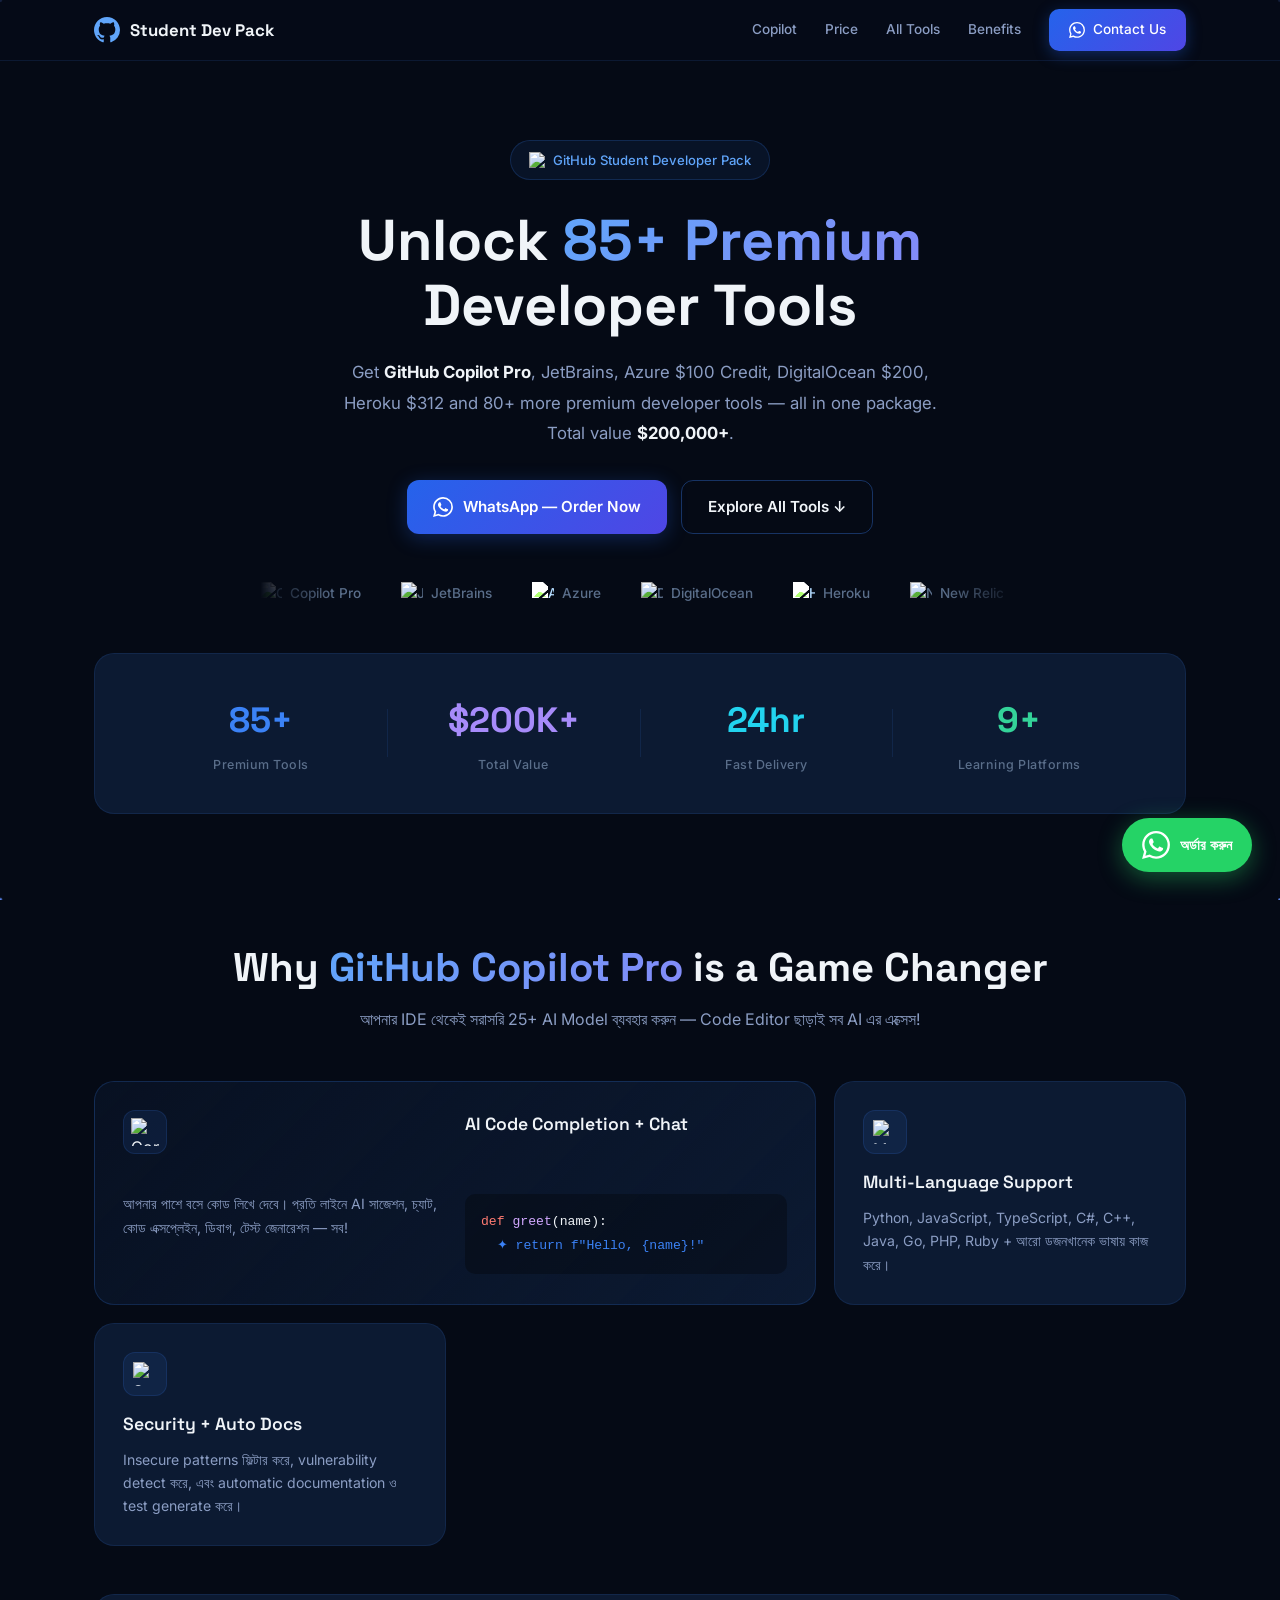
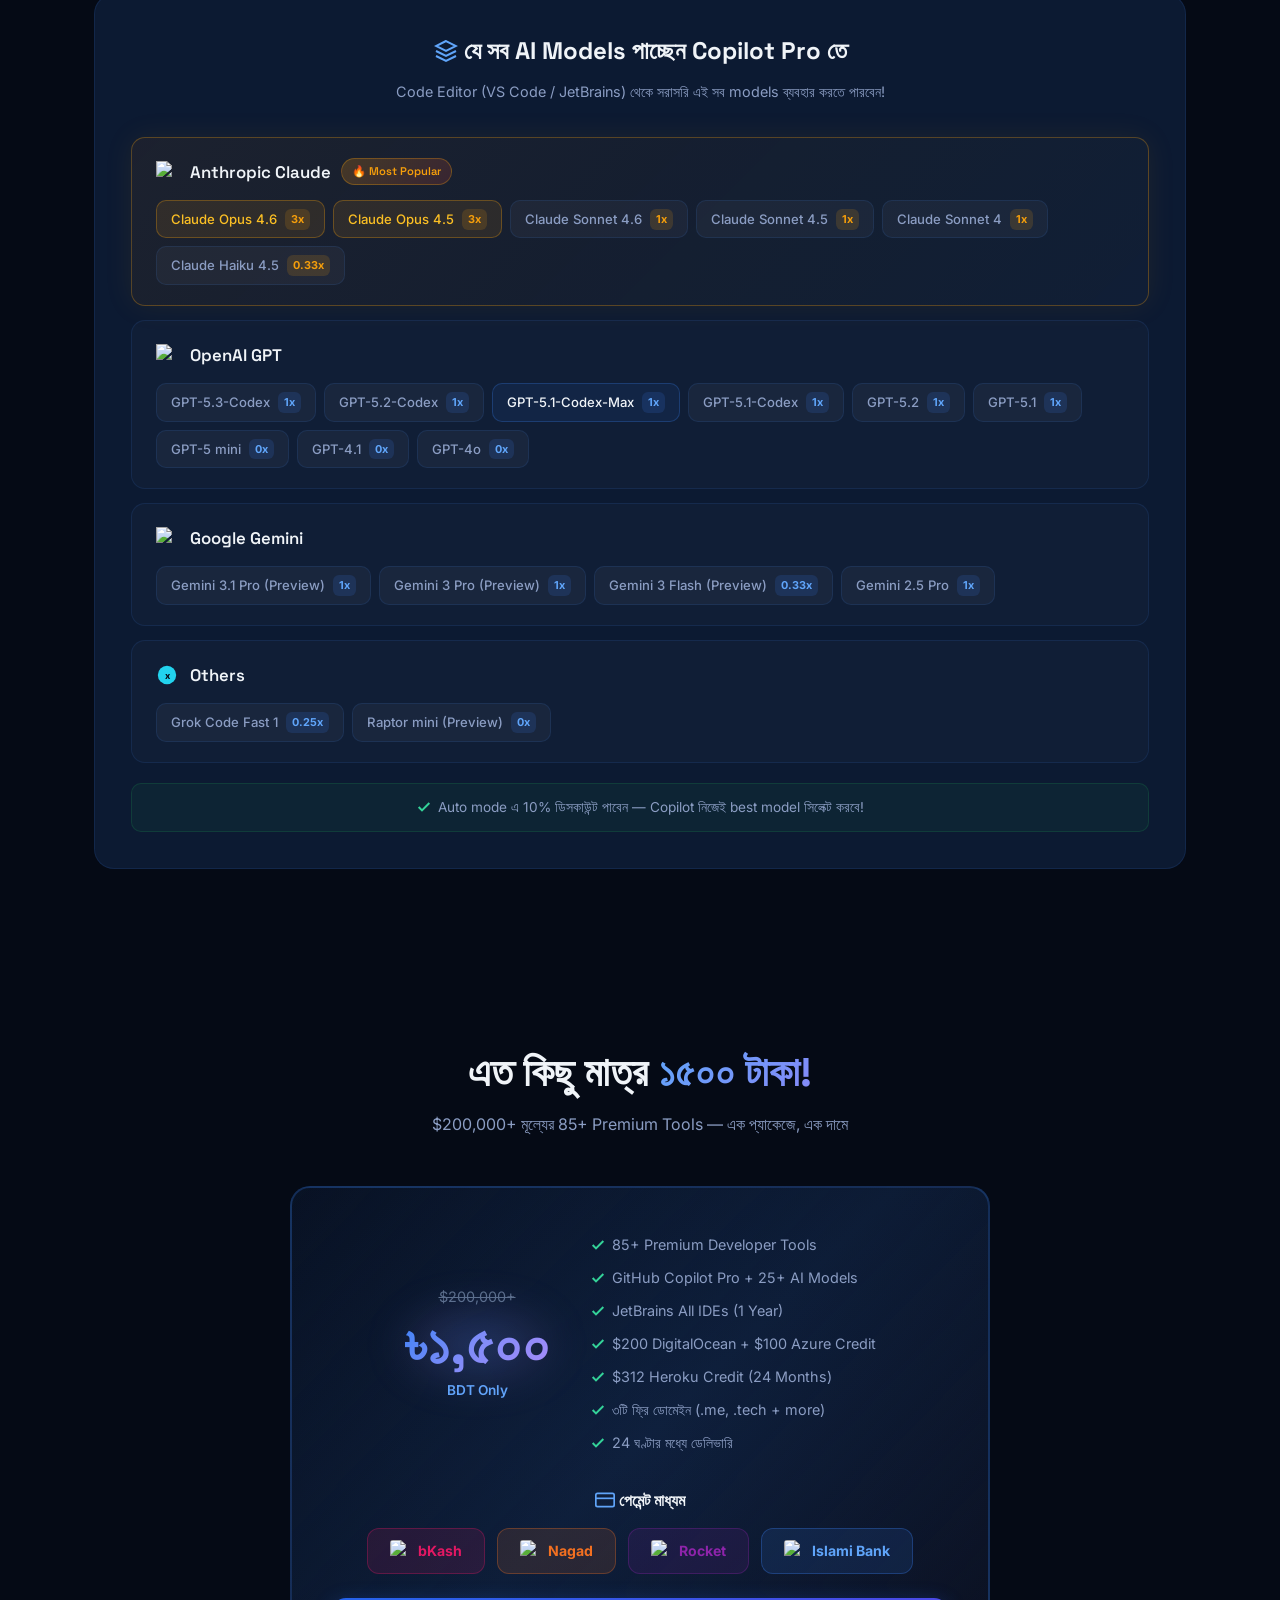
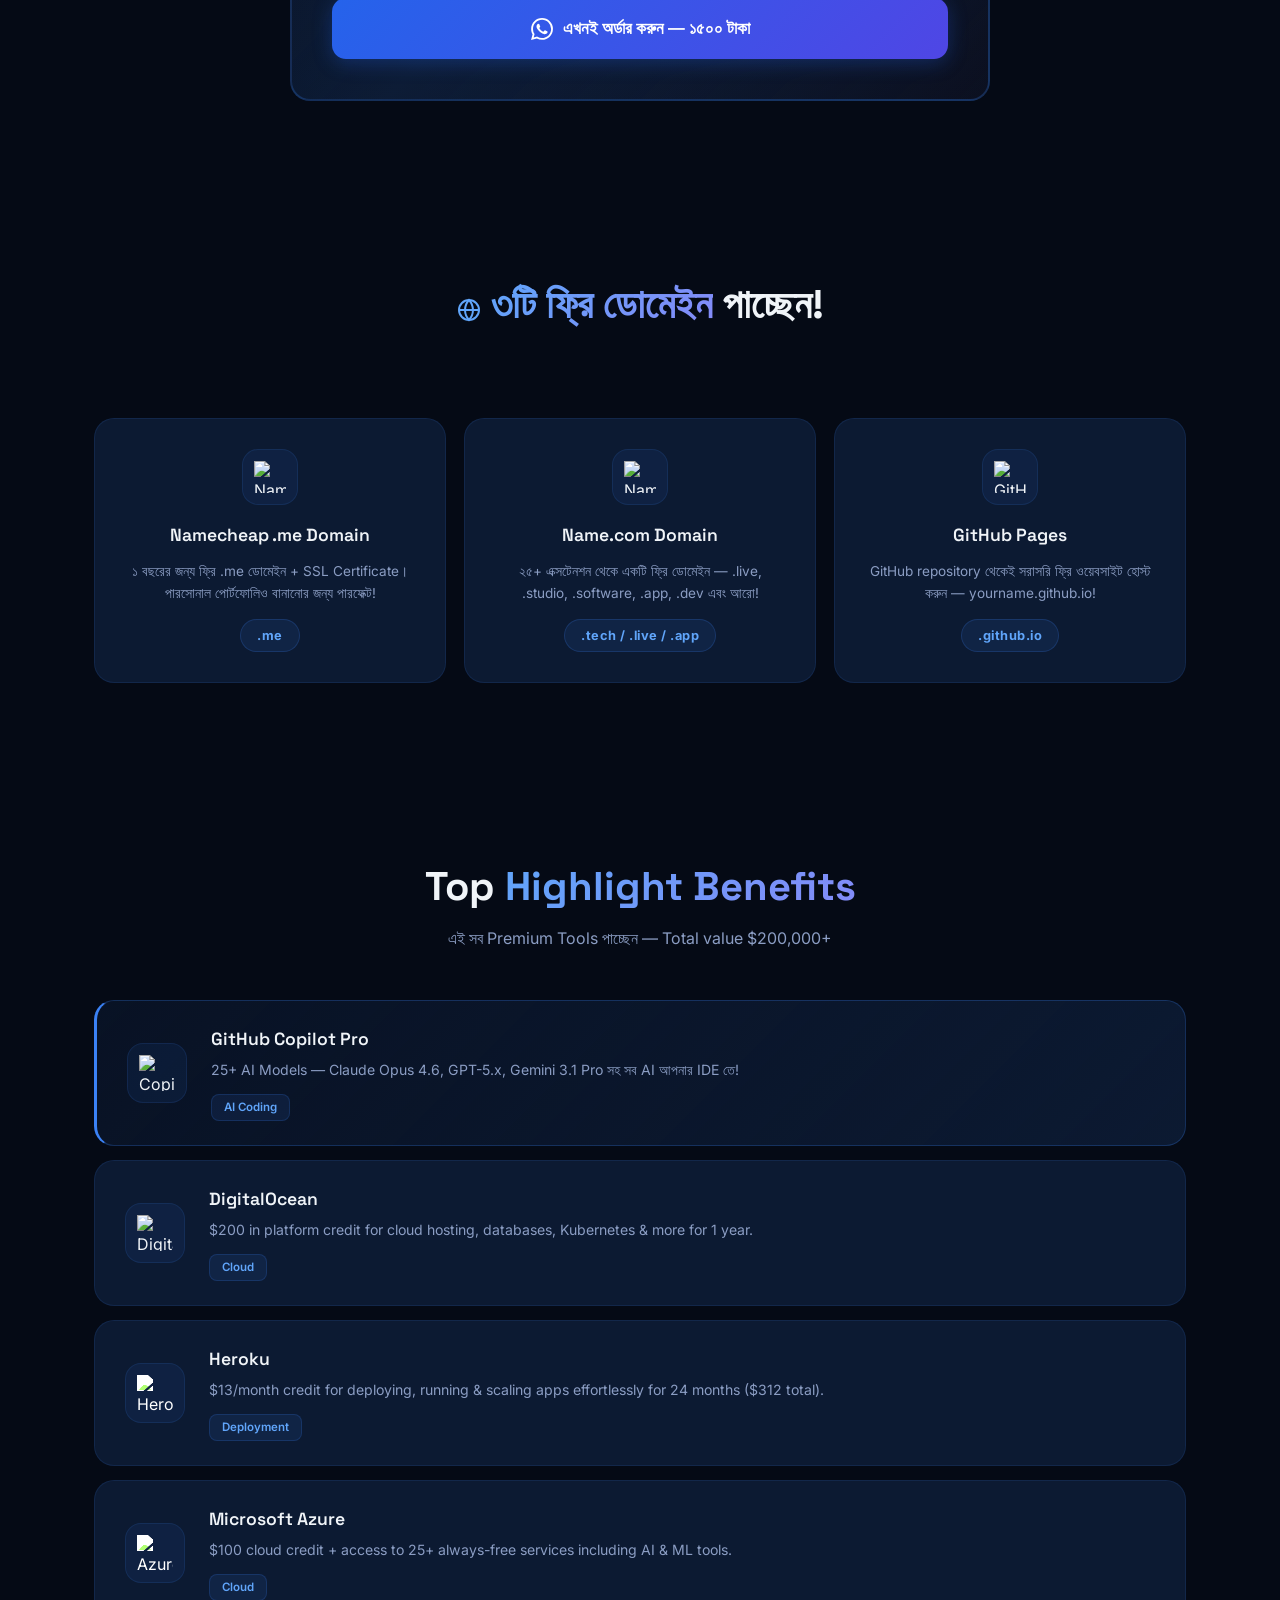
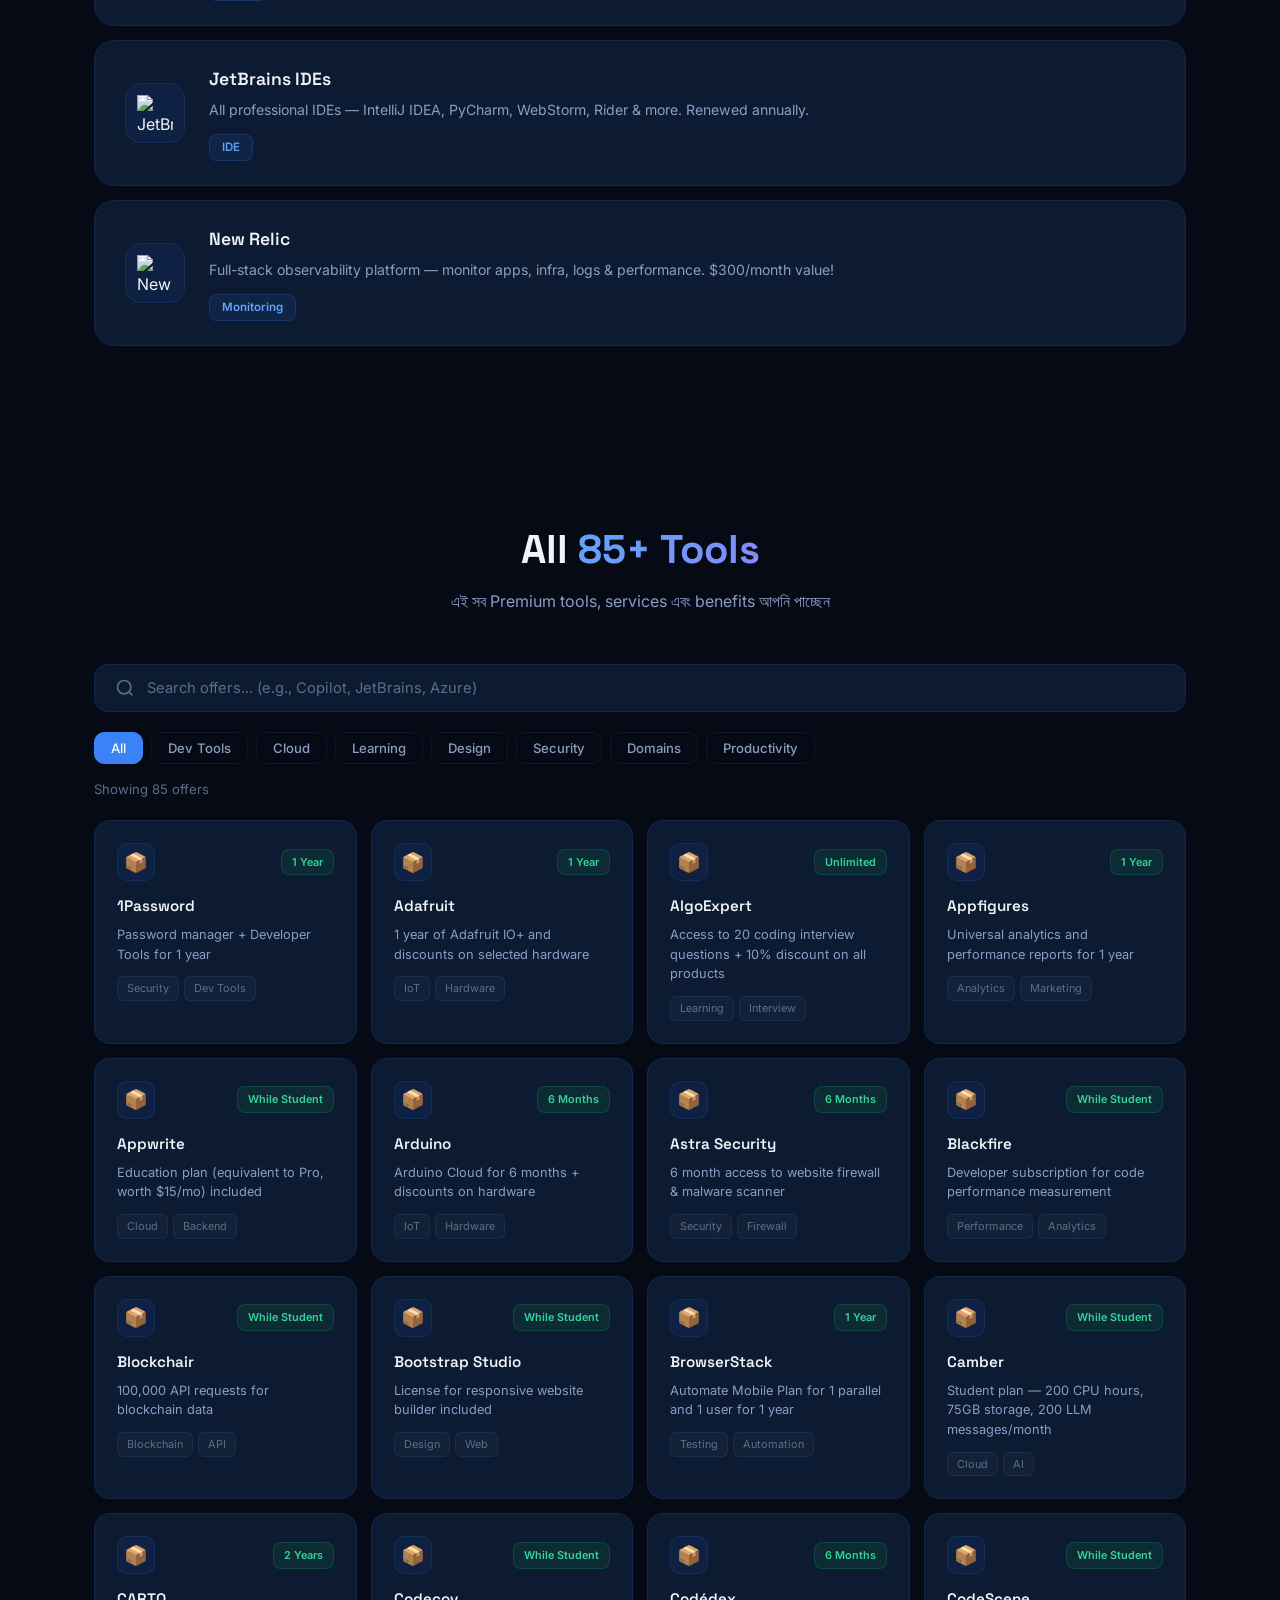
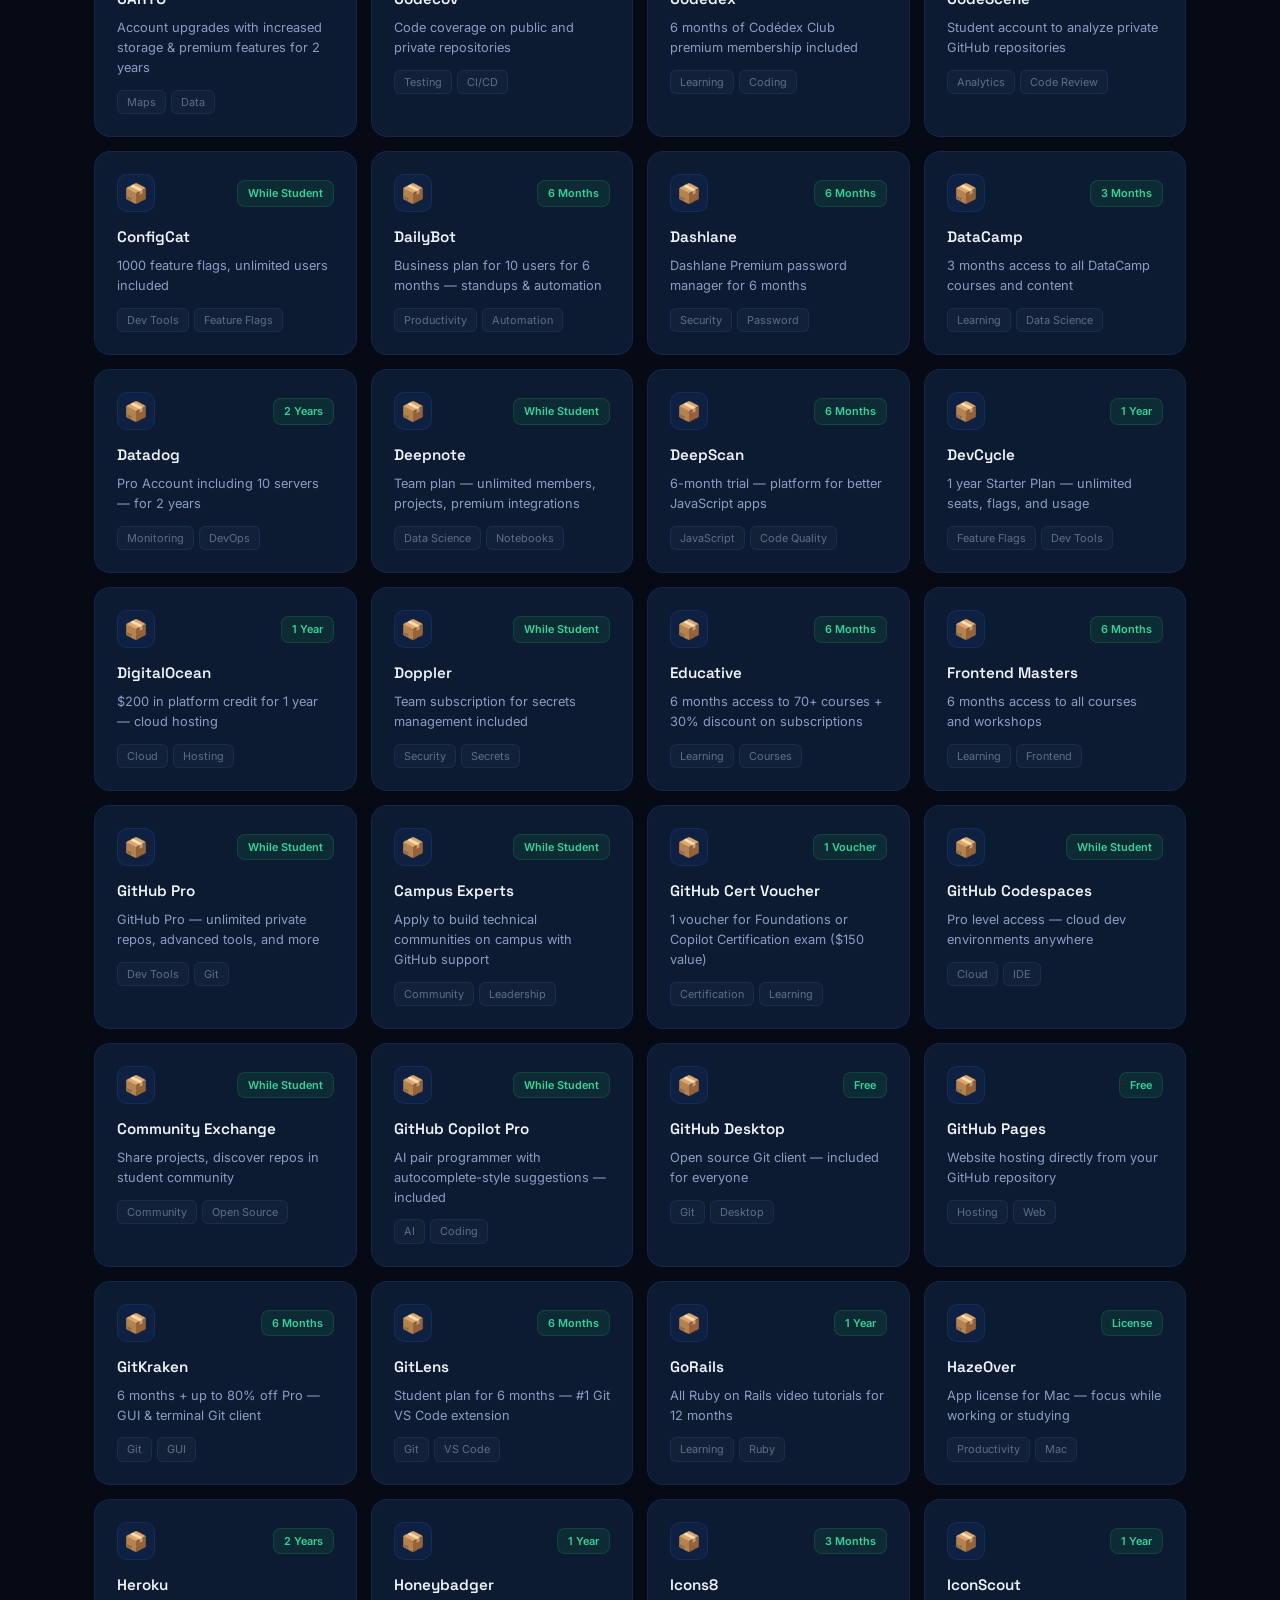
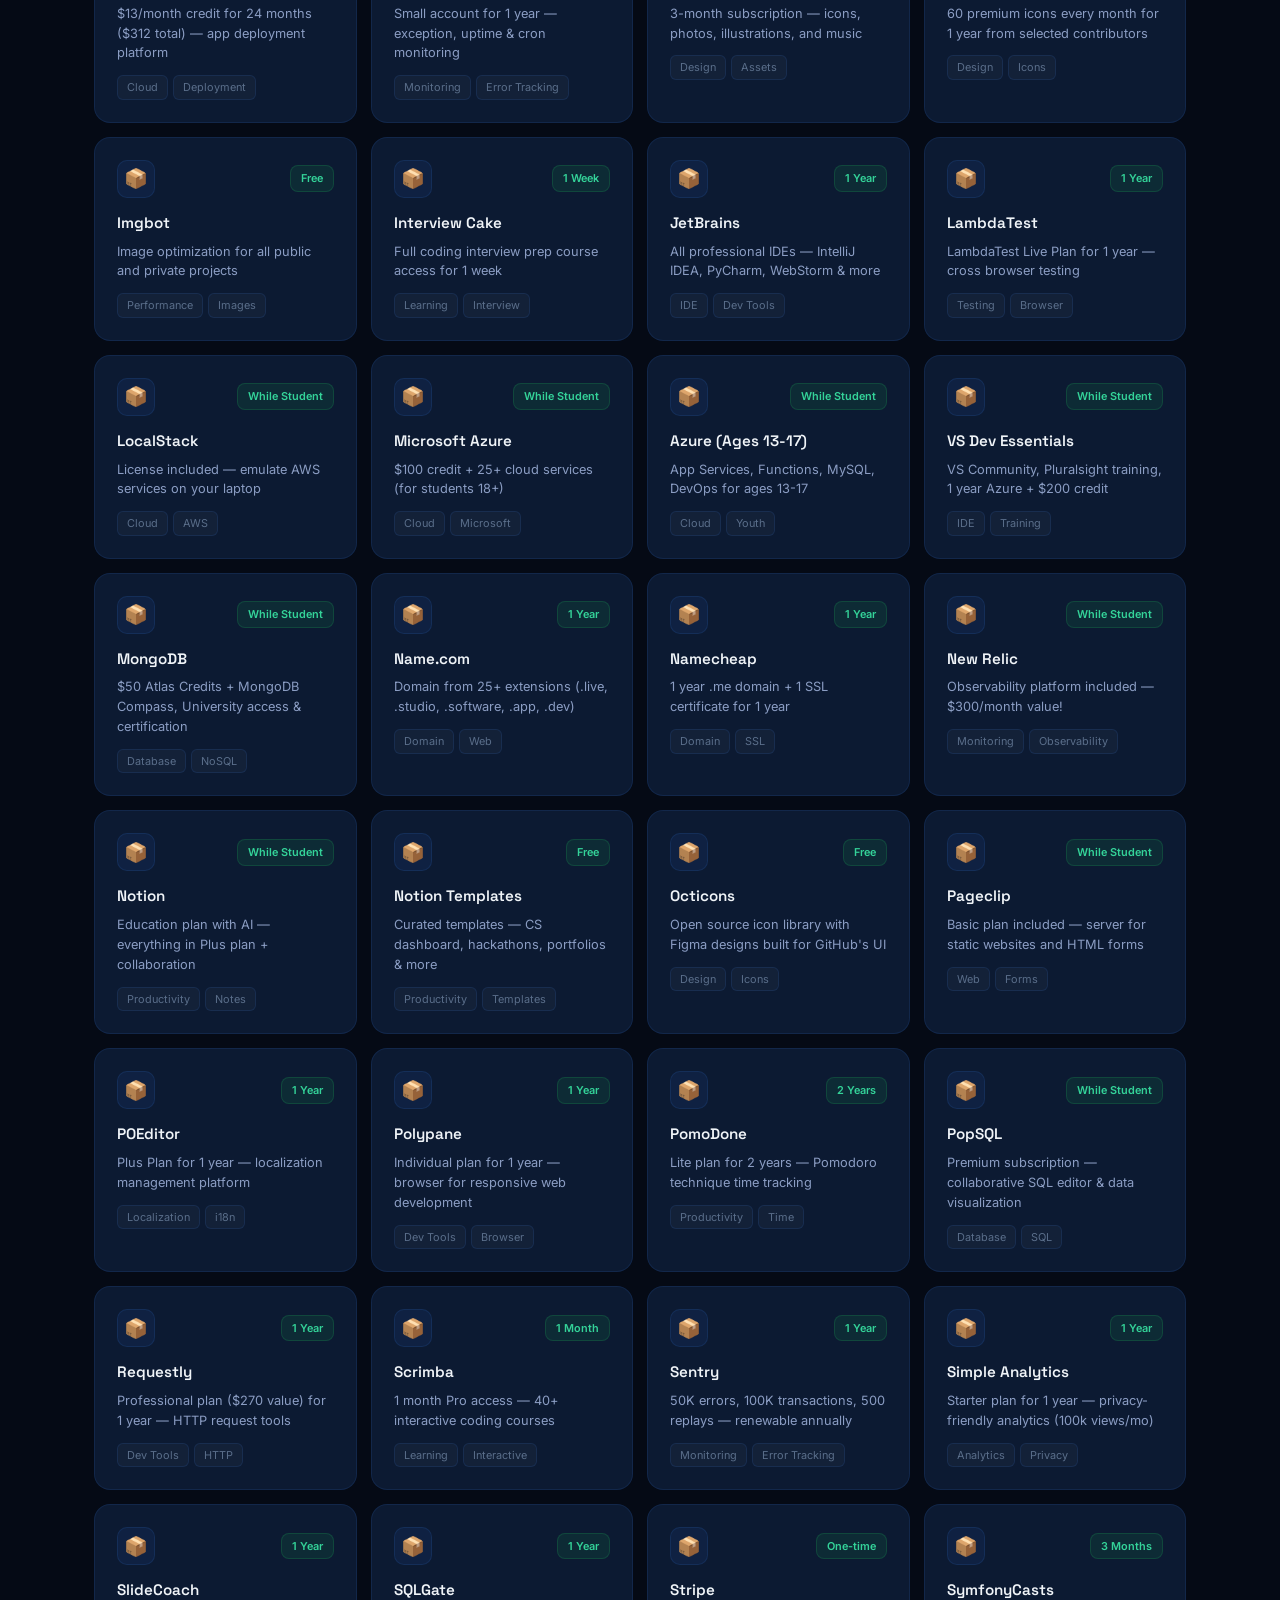
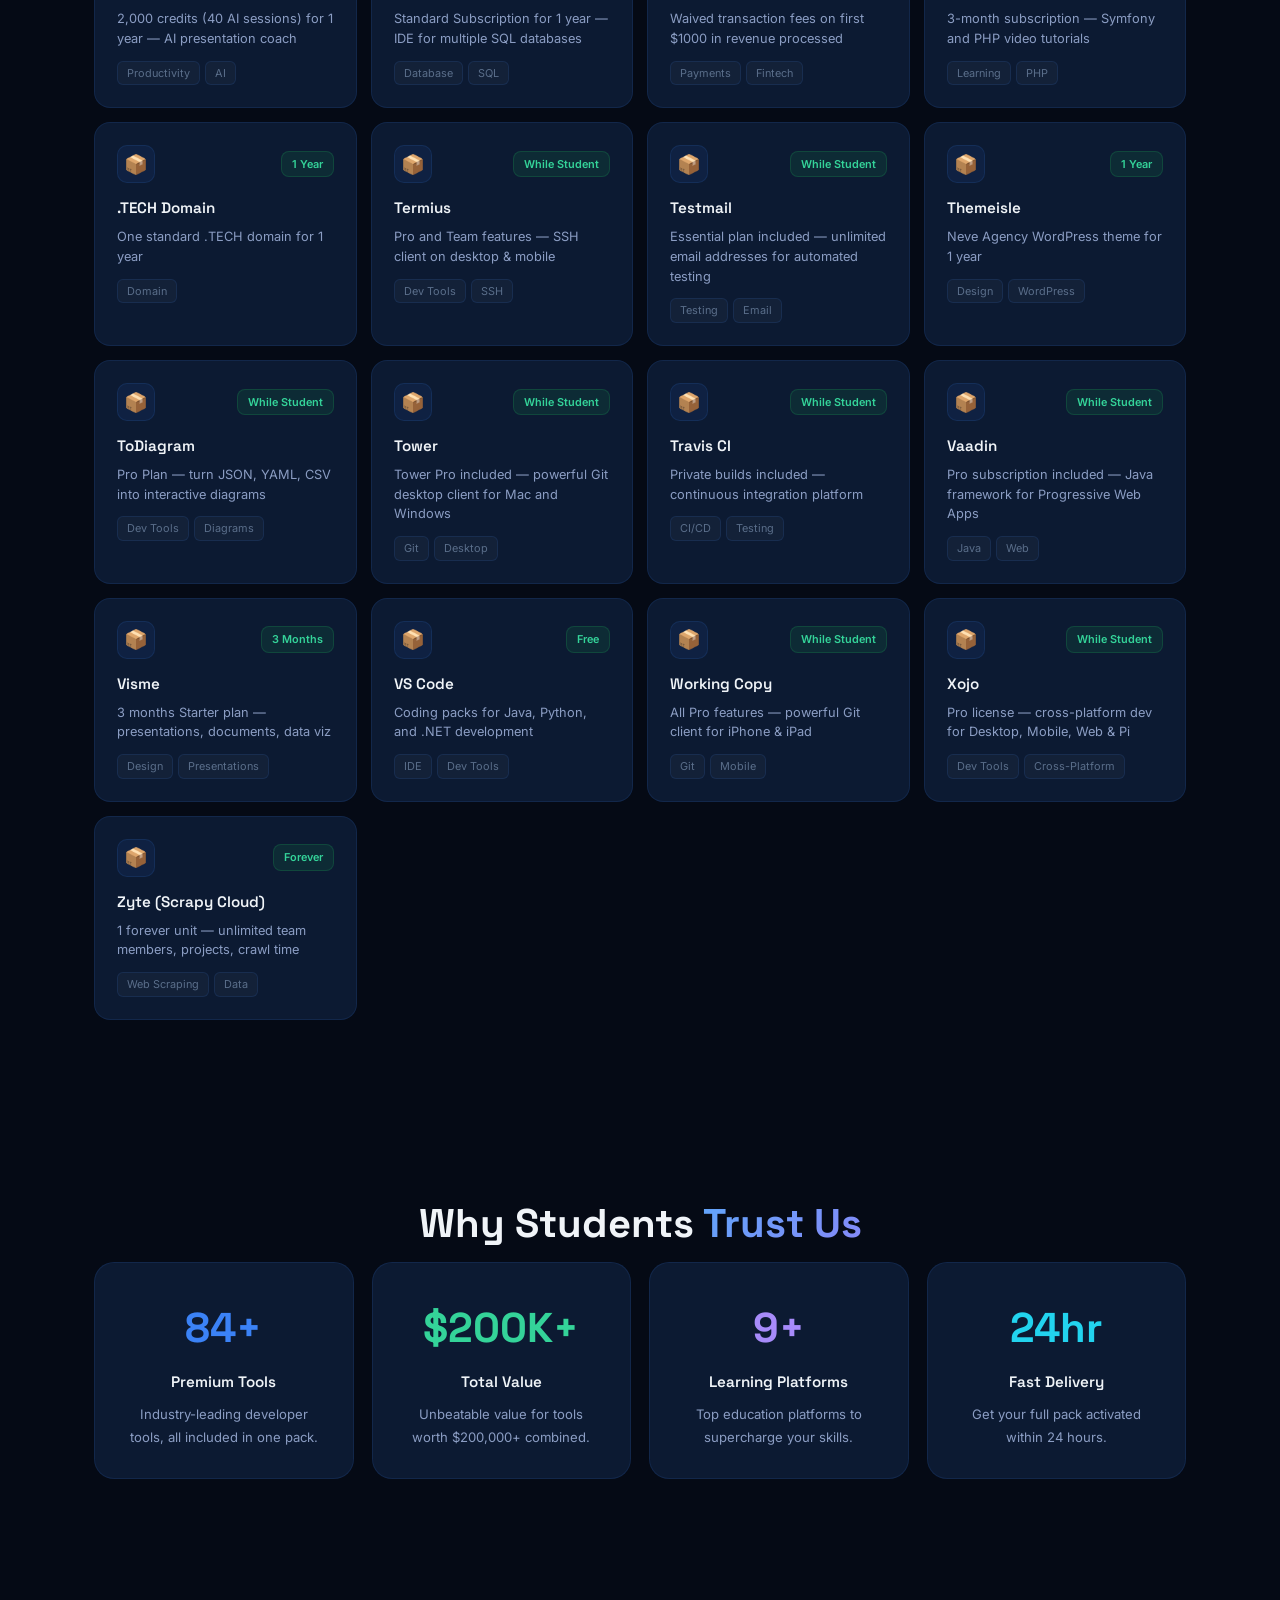
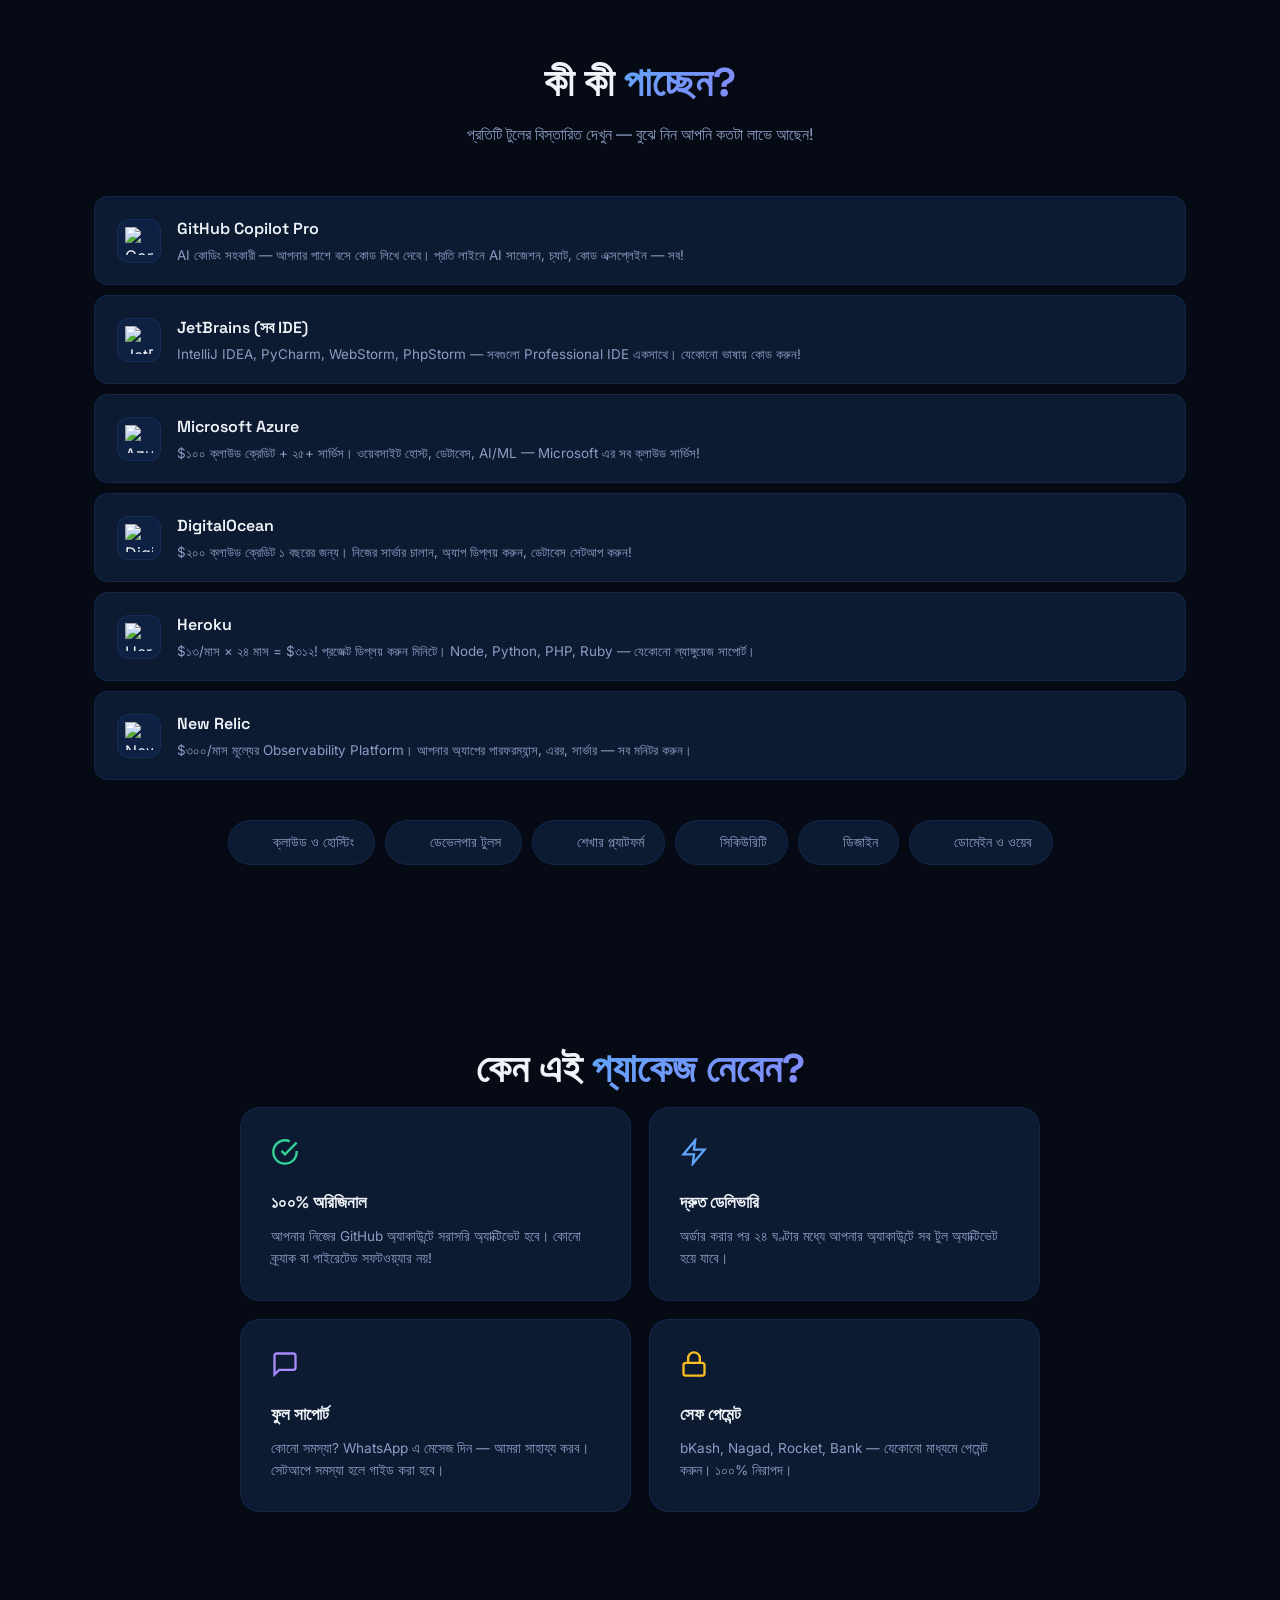
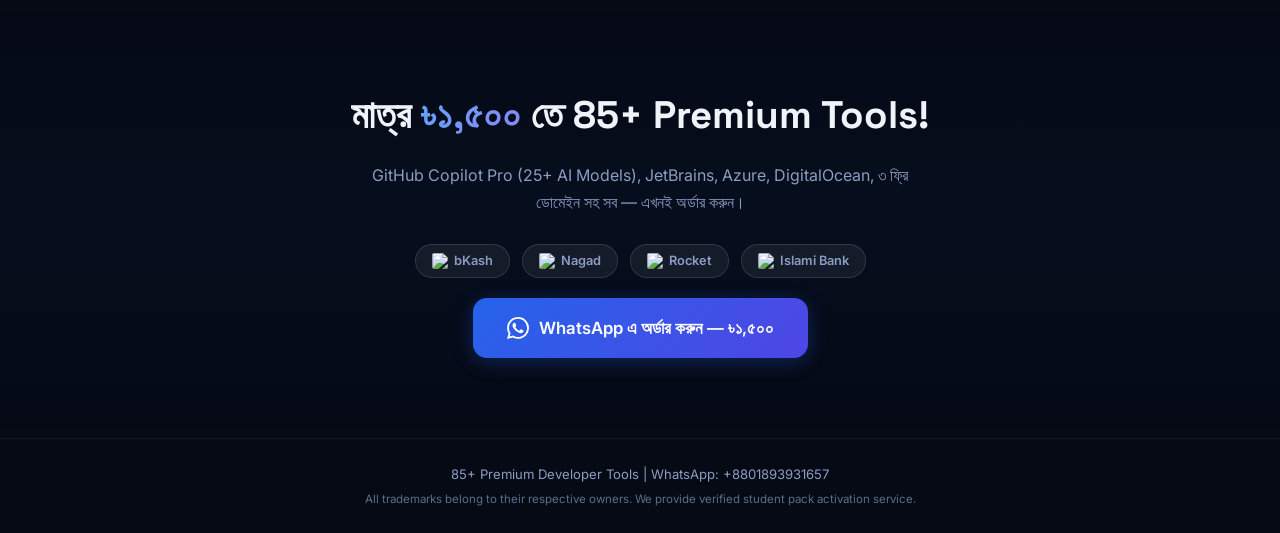
==== commit 20010cae: "Real brand logos for bKash/Nagad/Rocket/Islami Bank, replace emojis with SVG icons, improve price gl" ====
--- a/index.html
+++ b/index.html
@@ -197,7 +197,12 @@
 
             <!-- AI Models Showcase -->
             <div class="models-showcase">
-                <h3 class="models-title">🤖 যে সব AI Models পাচ্ছেন Copilot Pro তে</h3>
+                <h3 class="models-title"><svg class="section-icon" width="24" height="24" viewBox="0 0 24 24"
+                        fill="none" stroke="var(--accent-light)" stroke-width="2">
+                        <path d="M12 2L2 7l10 5 10-5-10-5z" />
+                        <path d="M2 17l10 5 10-5" />
+                        <path d="M2 12l10 5 10-5" />
+                    </svg> যে সব AI Models পাচ্ছেন Copilot Pro তে</h3>
                 <p class="models-subtitle">Code Editor (VS Code / JetBrains) থেকে সরাসরি এই সব models ব্যবহার করতে
                     পারবেন!</p>
 
@@ -266,7 +271,10 @@
                     </div>
                 </div>
 
-                <p class="models-note">✅ Auto mode এ 10% ডিসকাউন্ট পাবেন — Copilot নিজেই best model সিলেক্ট করবে!</p>
+                <p class="models-note"><svg class="check-icon" width="16" height="16" viewBox="0 0 24 24" fill="none"
+                        stroke="#34d399" stroke-width="3">
+                        <polyline points="20 6 9 17 4 12" />
+                    </svg> Auto mode এ 10% ডিসকাউন্ট পাবেন — Copilot নিজেই best model সিলেক্ট করবে!</p>
             </div>
         </div>
     </section>
@@ -281,27 +289,60 @@
                 <div class="pricing-top">
                     <div class="price-tag">
                         <span class="price-old">$200,000+</span>
-                        <span class="price-main">৳১,৫০০</span>
+                        <div class="price-glow-wrap">
+                            <span class="price-main">৳১,৫০০</span>
+                        </div>
                         <span class="price-label">BDT Only</span>
                     </div>
                     <div class="price-features">
-                        <div class="price-feature">✅ 85+ Premium Developer Tools</div>
-                        <div class="price-feature">✅ GitHub Copilot Pro + 25+ AI Models</div>
-                        <div class="price-feature">✅ JetBrains All IDEs (1 Year)</div>
-                        <div class="price-feature">✅ $200 DigitalOcean + $100 Azure Credit</div>
-                        <div class="price-feature">✅ $312 Heroku Credit (24 Months)</div>
-                        <div class="price-feature">✅ ৩টি ফ্রি ডোমেইন (.me, .tech + more)</div>
-                        <div class="price-feature">✅ 24 ঘণ্টার মধ্যে ডেলিভারি</div>
+                        <div class="price-feature"><svg class="check-icon" width="16" height="16" viewBox="0 0 24 24"
+                                fill="none" stroke="#34d399" stroke-width="3">
+                                <polyline points="20 6 9 17 4 12" />
+                            </svg> 85+ Premium Developer Tools</div>
+                        <div class="price-feature"><svg class="check-icon" width="16" height="16" viewBox="0 0 24 24"
+                                fill="none" stroke="#34d399" stroke-width="3">
+                                <polyline points="20 6 9 17 4 12" />
+                            </svg> GitHub Copilot Pro + 25+ AI Models</div>
+                        <div class="price-feature"><svg class="check-icon" width="16" height="16" viewBox="0 0 24 24"
+                                fill="none" stroke="#34d399" stroke-width="3">
+                                <polyline points="20 6 9 17 4 12" />
+                            </svg> JetBrains All IDEs (1 Year)</div>
+                        <div class="price-feature"><svg class="check-icon" width="16" height="16" viewBox="0 0 24 24"
+                                fill="none" stroke="#34d399" stroke-width="3">
+                                <polyline points="20 6 9 17 4 12" />
+                            </svg> $200 DigitalOcean + $100 Azure Credit</div>
+                        <div class="price-feature"><svg class="check-icon" width="16" height="16" viewBox="0 0 24 24"
+                                fill="none" stroke="#34d399" stroke-width="3">
+                                <polyline points="20 6 9 17 4 12" />
+                            </svg> $312 Heroku Credit (24 Months)</div>
+                        <div class="price-feature"><svg class="check-icon" width="16" height="16" viewBox="0 0 24 24"
+                                fill="none" stroke="#34d399" stroke-width="3">
+                                <polyline points="20 6 9 17 4 12" />
+                            </svg> ৩টি ফ্রি ডোমেইন (.me, .tech + more)</div>
+                        <div class="price-feature"><svg class="check-icon" width="16" height="16" viewBox="0 0 24 24"
+                                fill="none" stroke="#34d399" stroke-width="3">
+                                <polyline points="20 6 9 17 4 12" />
+                            </svg> 24 ঘণ্টার মধ্যে ডেলিভারি</div>
                     </div>
                 </div>
 
                 <div class="payment-methods">
-                    <h4>💳 পেমেন্ট মাধ্যম</h4>
+                    <h4><svg class="section-icon" width="20" height="20" viewBox="0 0 24 24" fill="none"
+                            stroke="var(--accent-light)" stroke-width="2">
+                            <rect x="1" y="4" width="22" height="16" rx="2" ry="2" />
+                            <line x1="1" y1="10" x2="23" y2="10" />
+                        </svg> পেমেন্ট মাধ্যম</h4>
                     <div class="payment-icons">
-                        <div class="payment-item bkash">bKash</div>
-                        <div class="payment-item nagad">Nagad</div>
-                        <div class="payment-item rocket">Rocket</div>
-                        <div class="payment-item bank">🏦 Bank</div>
+                        <div class="payment-item bkash"><img src="https://static.cdnlogo.com/logos/b/47/bkash.svg"
+                                alt="bKash" width="22" height="22"> bKash</div>
+                        <div class="payment-item nagad"><img src="https://static.cdnlogo.com/logos/n/79/nagad.svg"
+                                alt="Nagad" width="22" height="22"> Nagad</div>
+                        <div class="payment-item rocket"><img
+                                src="https://static.cdnlogo.com/logos/d/91/dutch-bangla-bank-rocket.svg" alt="Rocket"
+                                width="22" height="22"> Rocket</div>
+                        <div class="payment-item bank"><img
+                                src="https://static.cdnlogo.com/logos/i/74/islami-bank-bangladesh-ltd.svg"
+                                alt="Islami Bank" width="22" height="22"> Islami Bank</div>
                     </div>
                 </div>
 
@@ -320,7 +361,13 @@
     <!-- ===== FREE DOMAINS ===== -->
     <section class="section" id="domains-highlight">
         <div class="container">
-            <h2 class="section-title">🌐 <span class="gradient-text">৩টি ফ্রি ডোমেইন</span> পাচ্ছেন!</h2>
+            <h2 class="section-title"><svg class="section-icon" width="24" height="24" viewBox="0 0 24 24" fill="none"
+                    stroke="var(--accent-light)" stroke-width="2">
+                    <circle cx="12" cy="12" r="10" />
+                    <line x1="2" y1="12" x2="22" y2="12" />
+                    <path
+                        d="M12 2a15.3 15.3 0 0 1 4 10 15.3 15.3 0 0 1-4 10 15.3 15.3 0 0 1-4-10 15.3 15.3 0 0 1 4-10z" />
+                </svg> <span class="gradient-text">৩টি ফ্রি ডোমেইন</span> পাচ্ছেন!</h2>
             <p class="section-subtitle">আপনার পোর্টফোলিও, প্রজেক্ট বা ব্যবসার জন্য ফ্রি ডোমেইন — কোনো আলাদা খরচ নেই!</p>
             <div class="domains-grid">
                 <div class="domain-card">
@@ -627,7 +674,14 @@
             <p>GitHub Copilot Pro (25+ AI Models), JetBrains, Azure, DigitalOcean, ৩ ফ্রি ডোমেইন সহ সব — এখনই অর্ডার
                 করুন।</p>
             <div class="cta-payment-info">
-                <span>bKash</span> <span>Nagad</span> <span>Rocket</span> <span>Bank</span>
+                <span><img src="https://static.cdnlogo.com/logos/b/47/bkash.svg" alt="bKash" width="16" height="16">
+                    bKash</span>
+                <span><img src="https://static.cdnlogo.com/logos/n/79/nagad.svg" alt="Nagad" width="16" height="16">
+                    Nagad</span>
+                <span><img src="https://static.cdnlogo.com/logos/d/91/dutch-bangla-bank-rocket.svg" alt="Rocket"
+                        width="16" height="16"> Rocket</span>
+                <span><img src="https://static.cdnlogo.com/logos/i/74/islami-bank-bangladesh-ltd.svg" alt="Islami Bank"
+                        width="16" height="16"> Islami Bank</span>
             </div>
             <a href="https://wa.me/8801893931657?text=Hi%2C%20I%20want%20to%20buy%20GitHub%20Student%20Developer%20Pack%20(1500%20BDT)"
                 class="btn-primary large">
--- a/style.css
+++ b/style.css
@@ -1358,6 +1358,66 @@
     -webkit-text-fill-color: transparent;
     background-clip: text;
     line-height: 1.1;
+    position: relative;
+    z-index: 1;
+}
+
+.price-glow-wrap {
+    position: relative;
+    display: inline-block;
+}
+
+.price-glow-wrap::before {
+    content: '';
+    position: absolute;
+    top: 50%;
+    left: 50%;
+    transform: translate(-50%, -50%);
+    width: 120%;
+    height: 140%;
+    background: radial-gradient(ellipse, rgba(59, 130, 246, 0.3) 0%, rgba(167, 139, 250, 0.15) 40%, transparent 70%);
+    border-radius: 50%;
+    filter: blur(20px);
+    animation: priceGlow 3s ease-in-out infinite;
+    z-index: 0;
+    pointer-events: none;
+}
+
+@keyframes priceGlow {
+
+    0%,
+    100% {
+        opacity: 0.6;
+        transform: translate(-50%, -50%) scale(1);
+    }
+
+    50% {
+        opacity: 1;
+        transform: translate(-50%, -50%) scale(1.15);
+    }
+}
+
+/* SVG inline icons */
+.section-icon {
+    vertical-align: -4px;
+    flex-shrink: 0;
+}
+
+.check-icon {
+    vertical-align: -3px;
+    flex-shrink: 0;
+    margin-right: 2px;
+}
+
+/* Payment item images */
+.payment-item img {
+    vertical-align: -4px;
+    border-radius: 3px;
+}
+
+.cta-payment-info span img {
+    vertical-align: -3px;
+    border-radius: 2px;
 }
 
 .price-label {
@@ -1519,6 +1579,9 @@
 }
 
 .cta-payment-info span {
+    display: inline-flex;
+    align-items: center;
+    gap: 6px;
     padding: 5px 16px;
     background: rgba(255, 255, 255, 0.06);
     border: 1px solid rgba(255, 255, 255, 0.12);
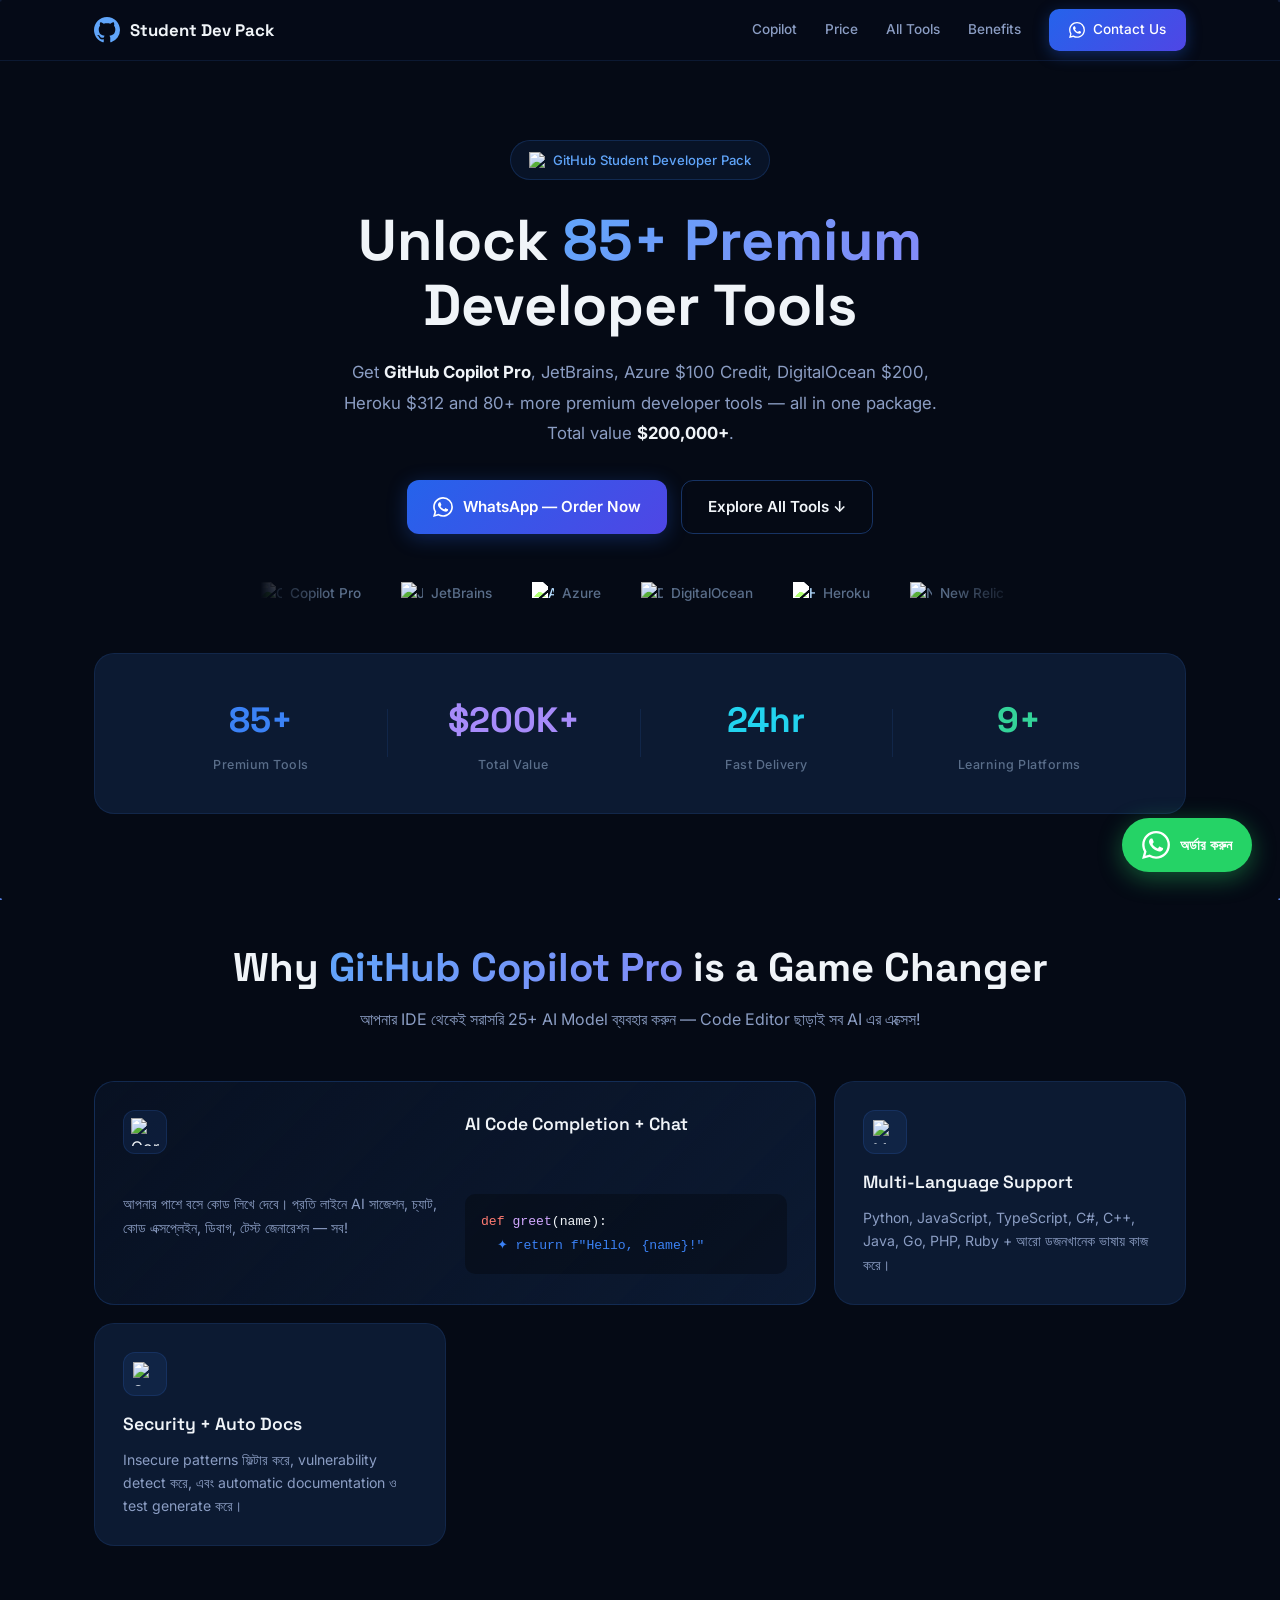
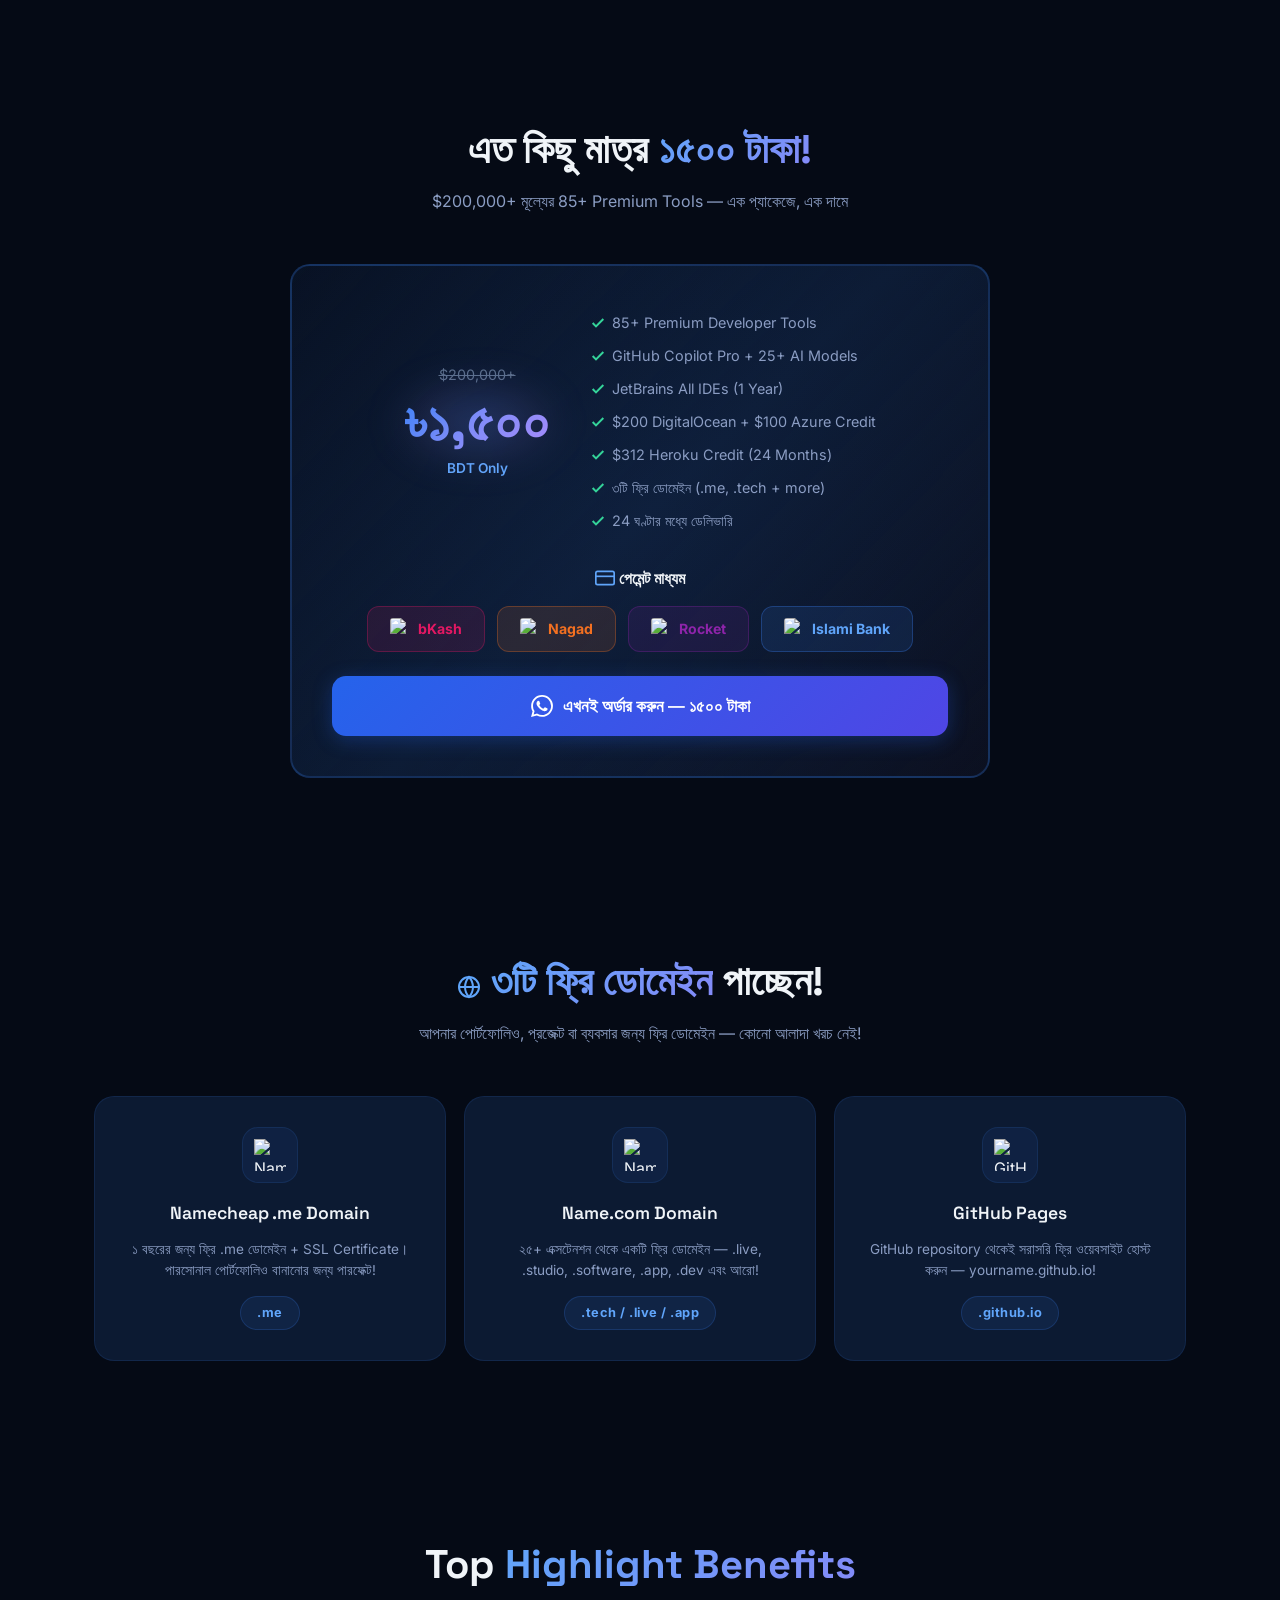
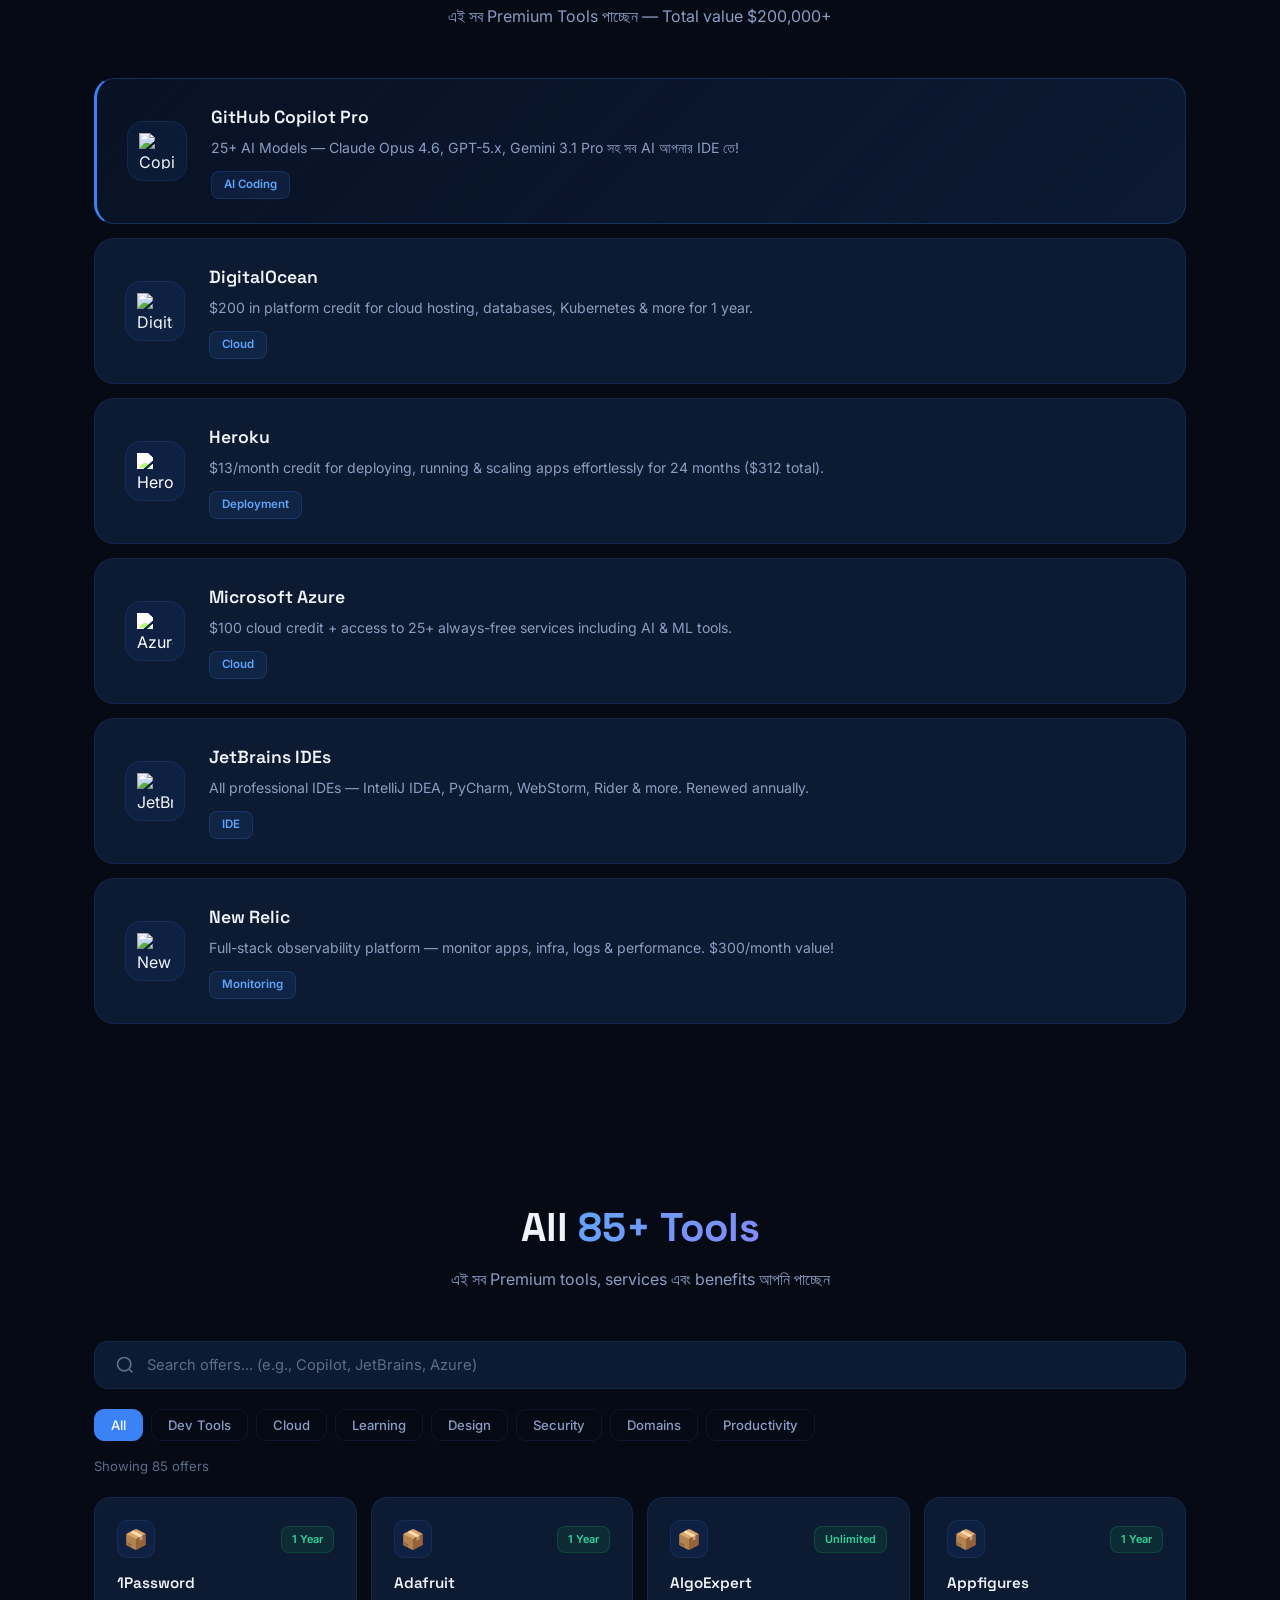
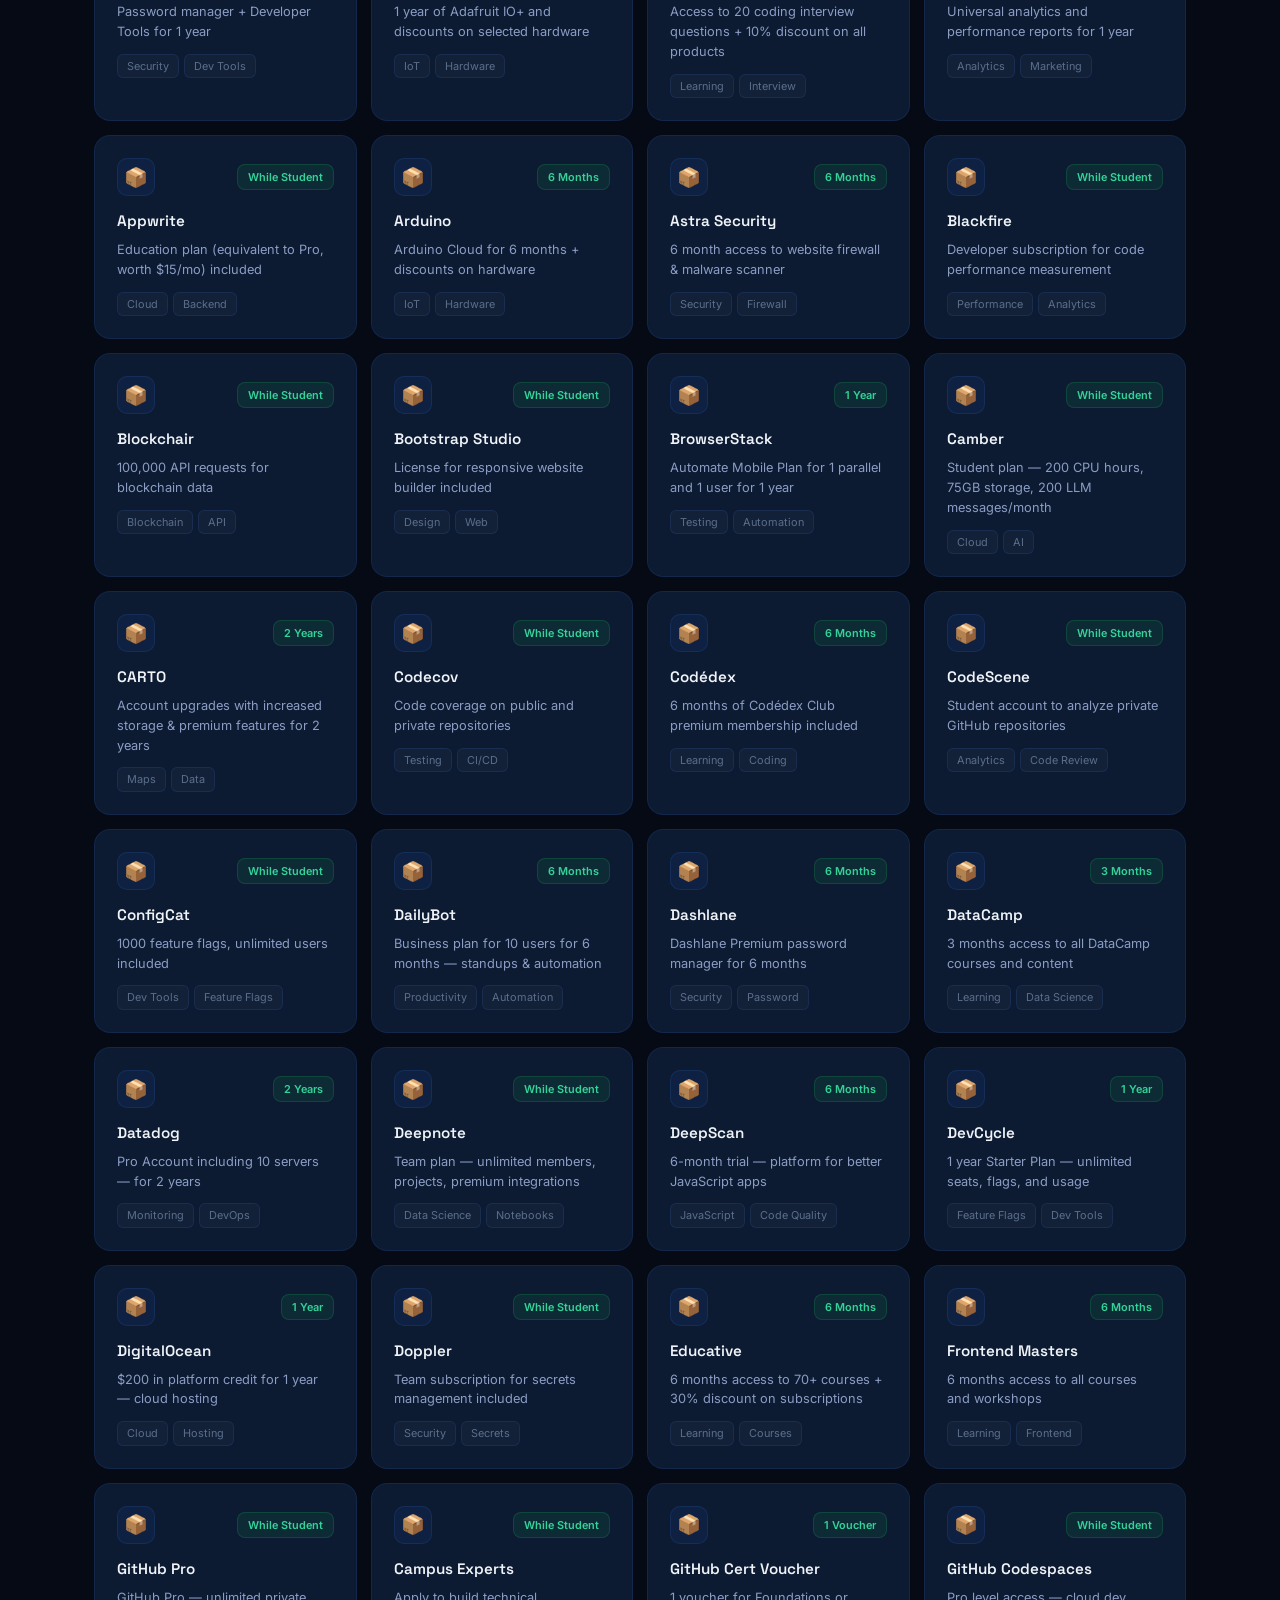
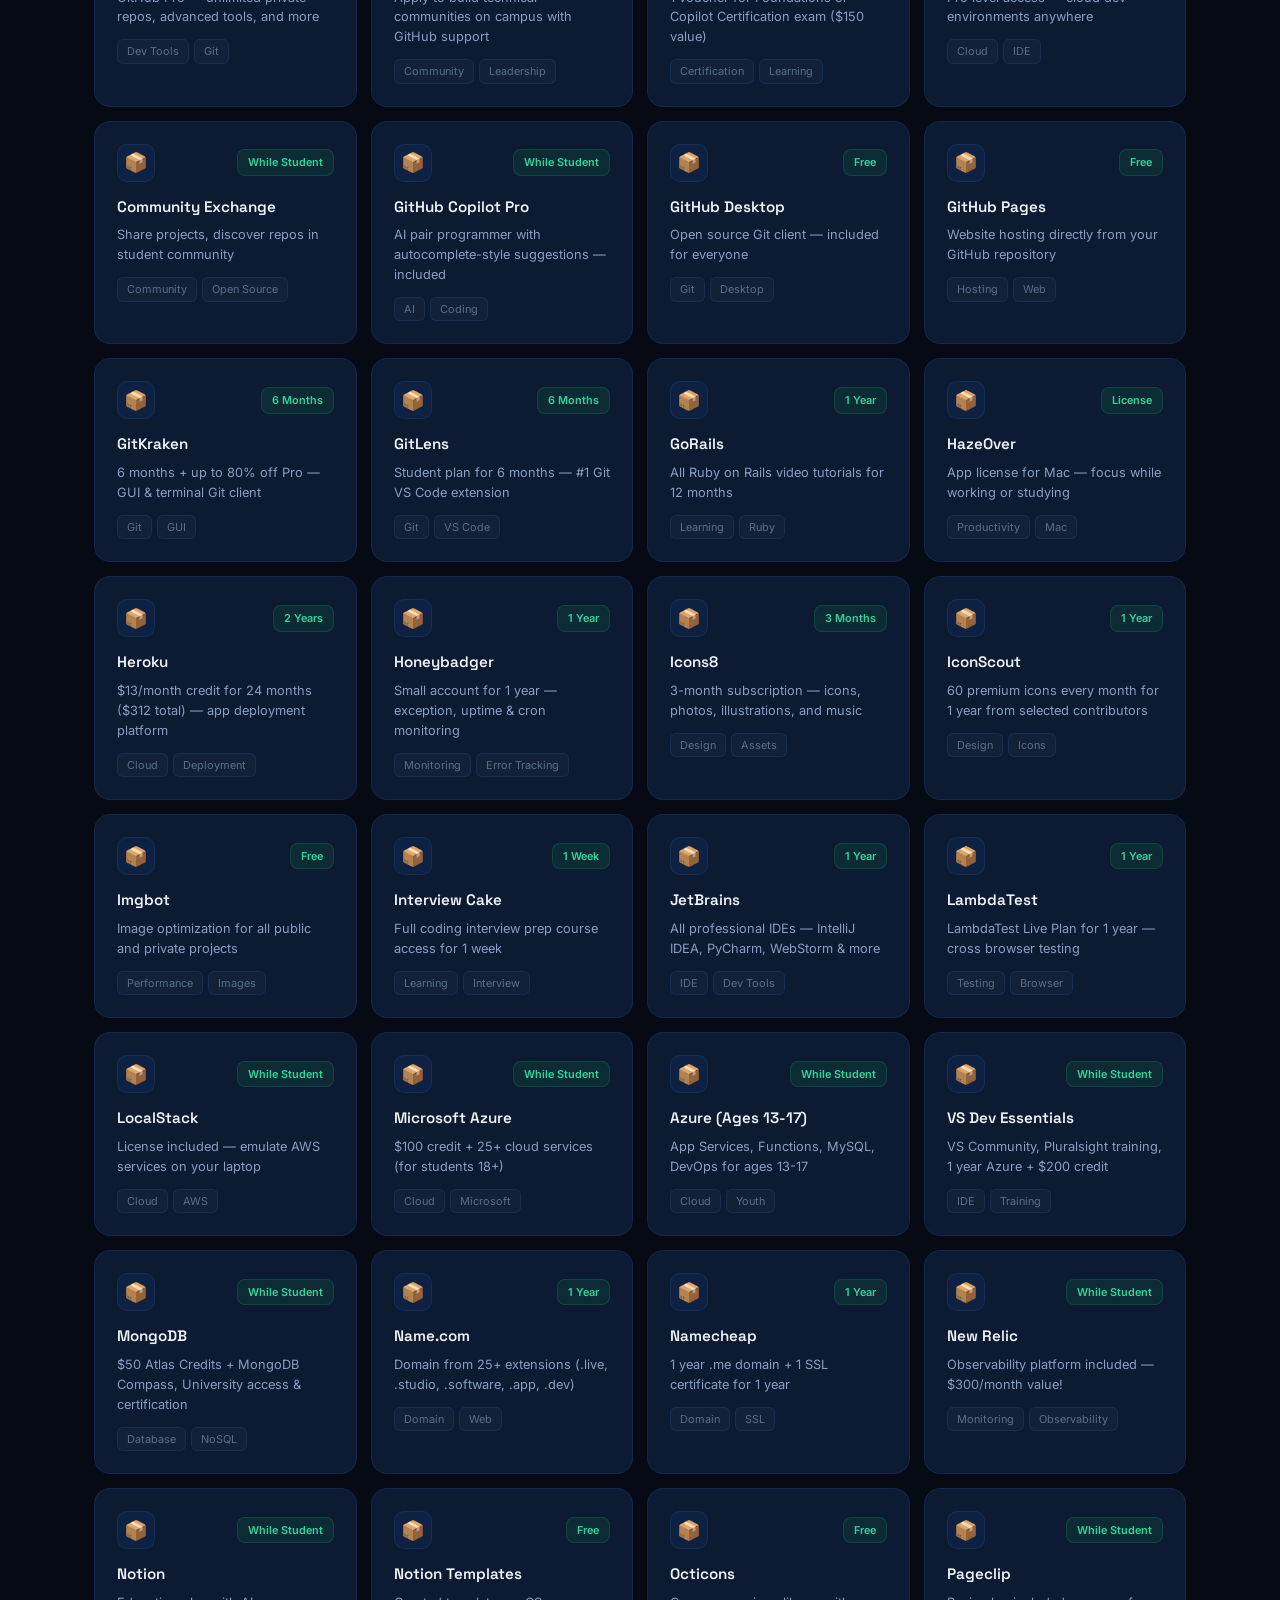
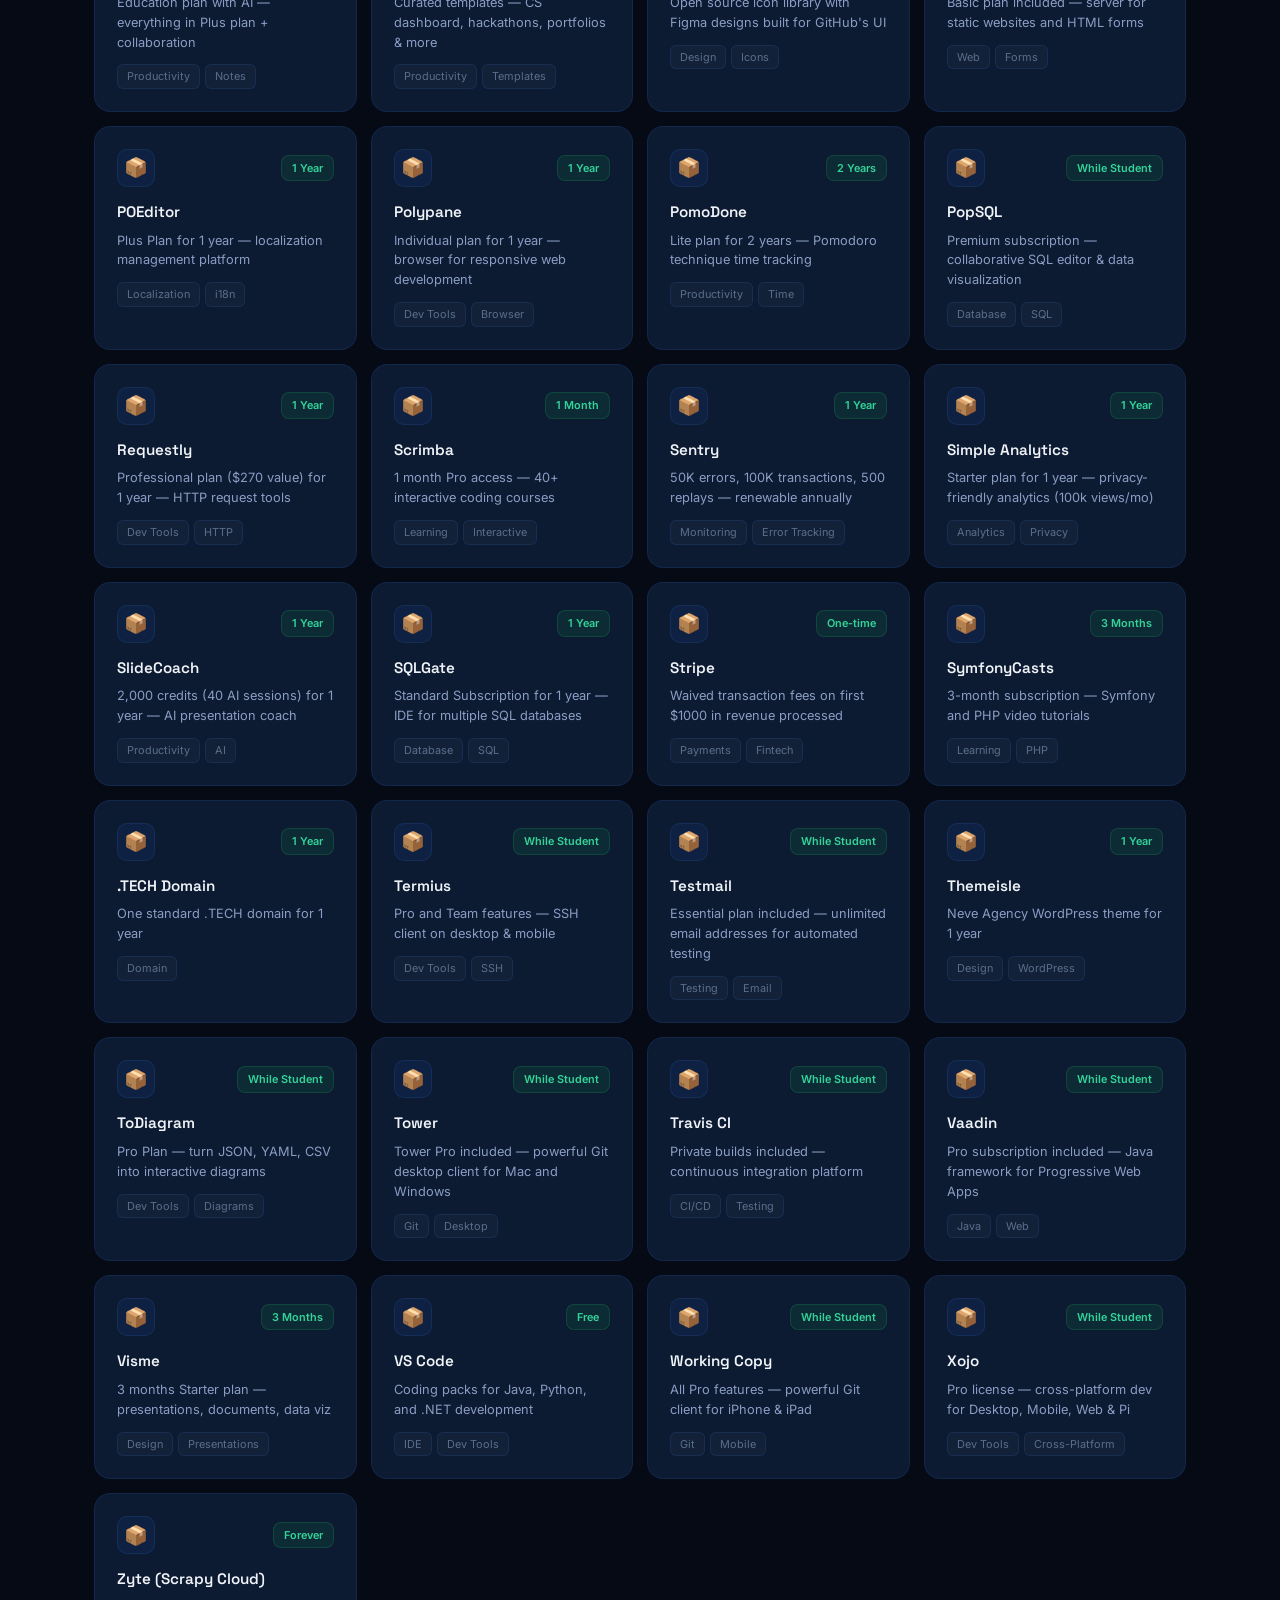
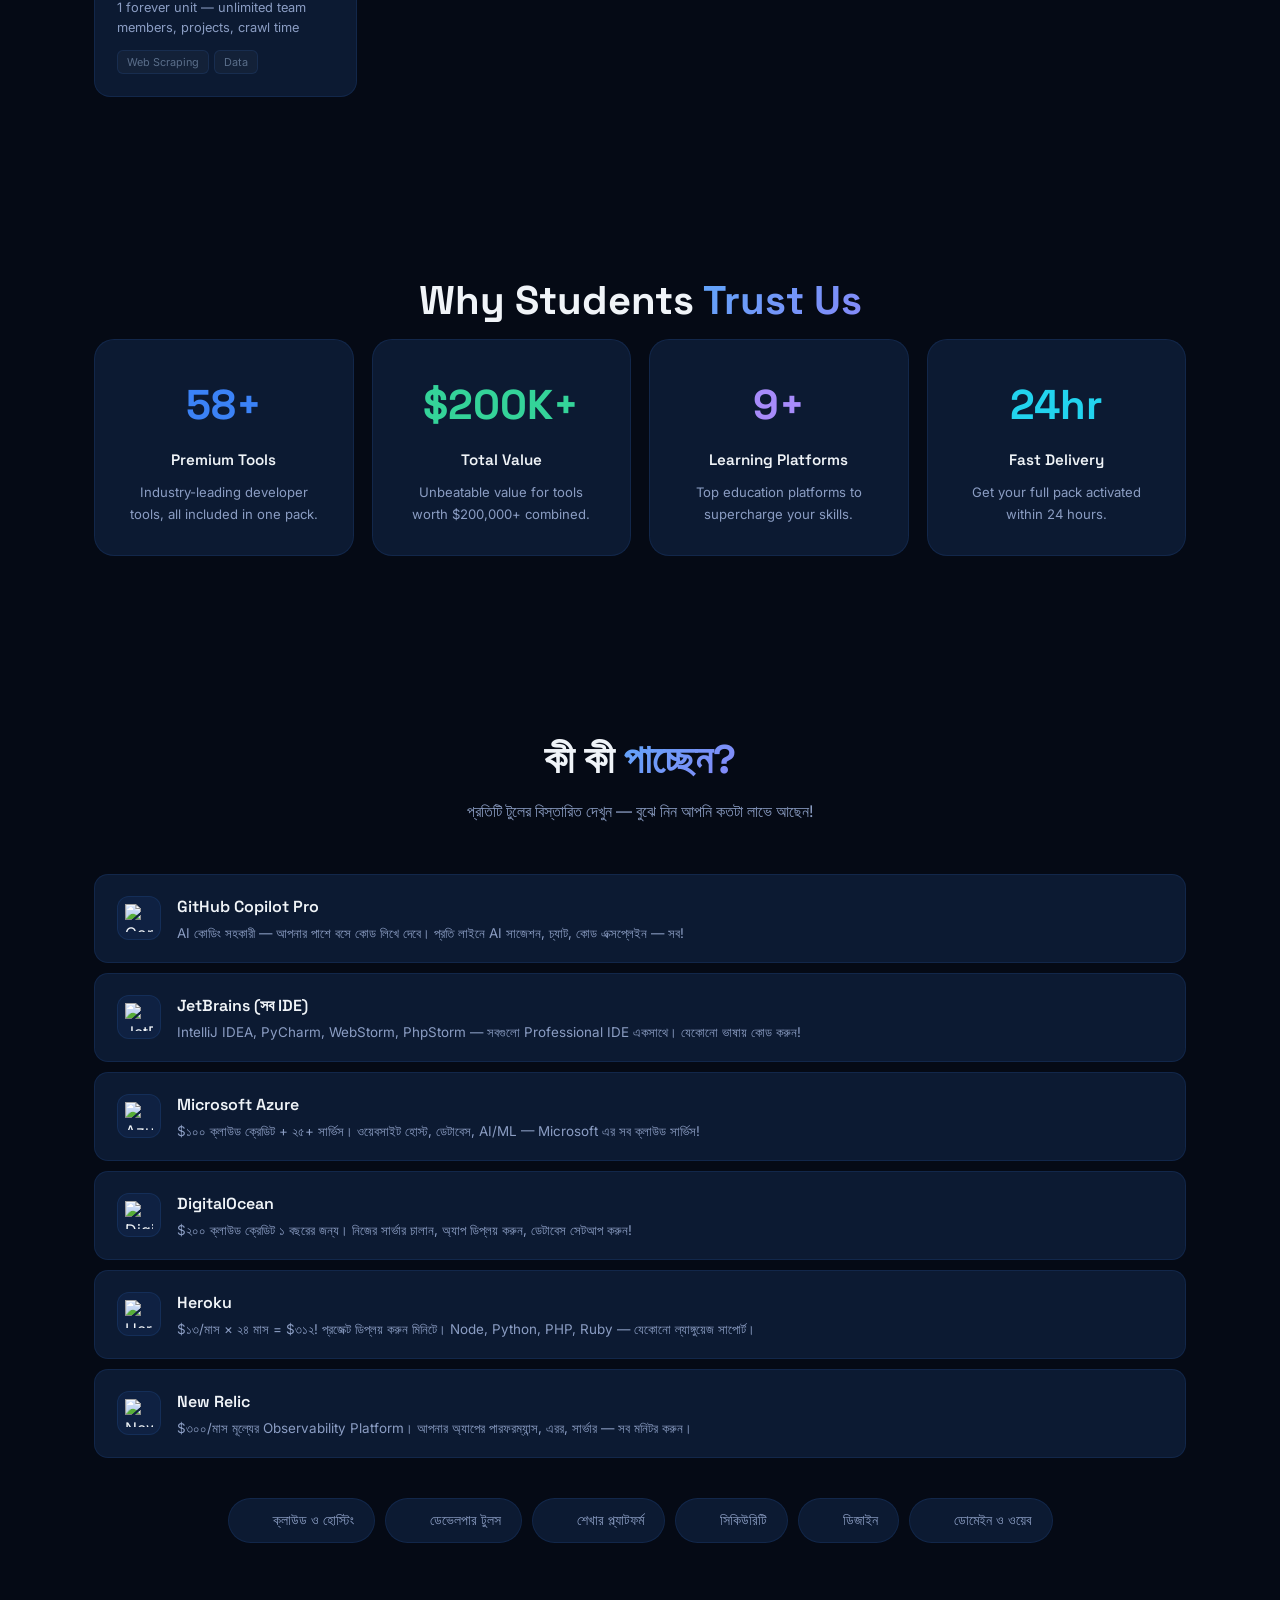
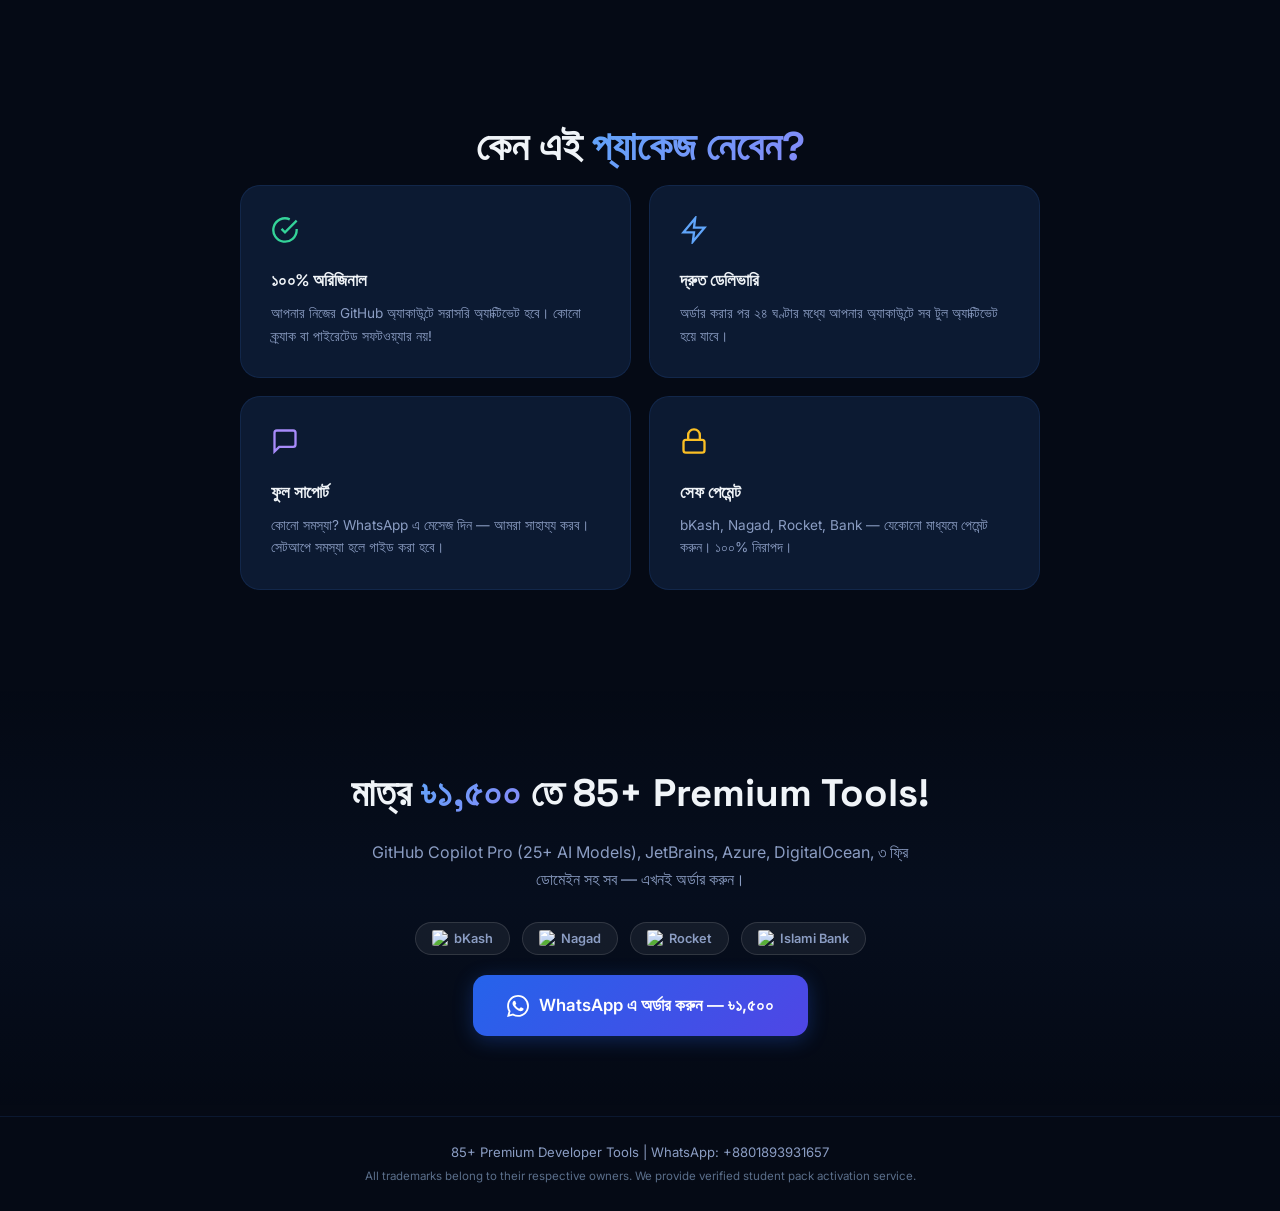
==== commit 5d85604d: "Remove AI models showcase section" ====
--- a/index.html
+++ b/index.html
@@ -195,87 +195,6 @@
                 </div>
             </div>
 
-            <!-- AI Models Showcase -->
-            <div class="models-showcase">
-                <h3 class="models-title"><svg class="section-icon" width="24" height="24" viewBox="0 0 24 24"
-                        fill="none" stroke="var(--accent-light)" stroke-width="2">
-                        <path d="M12 2L2 7l10 5 10-5-10-5z" />
-                        <path d="M2 17l10 5 10-5" />
-                        <path d="M2 12l10 5 10-5" />
-                    </svg> যে সব AI Models পাচ্ছেন Copilot Pro তে</h3>
-                <p class="models-subtitle">Code Editor (VS Code / JetBrains) থেকে সরাসরি এই সব models ব্যবহার করতে
-                    পারবেন!</p>
-
-                <!-- Claude Models - HIGHLIGHTED -->
-                <div class="model-group claude-highlight">
-                    <div class="model-group-header">
-                        <img src="https://cdn.simpleicons.org/anthropic/ffffff" width="22" height="22" alt="Claude">
-                        <h4>Anthropic Claude <span class="hot-badge">🔥 Most Popular</span></h4>
-                    </div>
-                    <div class="model-chips">
-                        <div class="model-chip featured">Claude Opus 4.6 <span class="chip-multiplier">3x</span></div>
-                        <div class="model-chip featured">Claude Opus 4.5 <span class="chip-multiplier">3x</span></div>
-                        <div class="model-chip">Claude Sonnet 4.6 <span class="chip-multiplier">1x</span></div>
-                        <div class="model-chip">Claude Sonnet 4.5 <span class="chip-multiplier">1x</span></div>
-                        <div class="model-chip">Claude Sonnet 4 <span class="chip-multiplier">1x</span></div>
-                        <div class="model-chip">Claude Haiku 4.5 <span class="chip-multiplier">0.33x</span></div>
-                    </div>
-                </div>
-
-                <!-- OpenAI GPT Models -->
-                <div class="model-group">
-                    <div class="model-group-header">
-                        <img src="https://cdn.simpleicons.org/openai/ffffff" width="22" height="22" alt="OpenAI">
-                        <h4>OpenAI GPT</h4>
-                    </div>
-                    <div class="model-chips">
-                        <div class="model-chip">GPT-5.3-Codex <span class="chip-multiplier">1x</span></div>
-                        <div class="model-chip">GPT-5.2-Codex <span class="chip-multiplier">1x</span></div>
-                        <div class="model-chip featured">GPT-5.1-Codex-Max <span class="chip-multiplier">1x</span></div>
-                        <div class="model-chip">GPT-5.1-Codex <span class="chip-multiplier">1x</span></div>
-                        <div class="model-chip">GPT-5.2 <span class="chip-multiplier">1x</span></div>
-                        <div class="model-chip">GPT-5.1 <span class="chip-multiplier">1x</span></div>
-                        <div class="model-chip">GPT-5 mini <span class="chip-multiplier">0x</span></div>
-                        <div class="model-chip">GPT-4.1 <span class="chip-multiplier">0x</span></div>
-                        <div class="model-chip">GPT-4o <span class="chip-multiplier">0x</span></div>
-                    </div>
-                </div>
-
-                <!-- Google Gemini Models -->
-                <div class="model-group">
-                    <div class="model-group-header">
-                        <img src="https://cdn.simpleicons.org/googlegemini/886FBF" width="22" height="22" alt="Gemini">
-                        <h4>Google Gemini</h4>
-                    </div>
-                    <div class="model-chips">
-                        <div class="model-chip">Gemini 3.1 Pro (Preview) <span class="chip-multiplier">1x</span></div>
-                        <div class="model-chip">Gemini 3 Pro (Preview) <span class="chip-multiplier">1x</span></div>
-                        <div class="model-chip">Gemini 3 Flash (Preview) <span class="chip-multiplier">0.33x</span>
-                        </div>
-                        <div class="model-chip">Gemini 2.5 Pro <span class="chip-multiplier">1x</span></div>
-                    </div>
-                </div>
-
-                <!-- Other Models -->
-                <div class="model-group">
-                    <div class="model-group-header">
-                        <svg width="22" height="22" viewBox="0 0 24 24" fill="#22d3ee" stroke="none">
-                            <circle cx="12" cy="12" r="10" /><text x="12" y="16" text-anchor="middle" font-size="10"
-                                fill="#050a15" font-weight="bold">x</text>
-                        </svg>
-                        <h4>Others</h4>
-                    </div>
-                    <div class="model-chips">
-                        <div class="model-chip">Grok Code Fast 1 <span class="chip-multiplier">0.25x</span></div>
-                        <div class="model-chip">Raptor mini (Preview) <span class="chip-multiplier">0x</span></div>
-                    </div>
-                </div>
-
-                <p class="models-note"><svg class="check-icon" width="16" height="16" viewBox="0 0 24 24" fill="none"
-                        stroke="#34d399" stroke-width="3">
-                        <polyline points="20 6 9 17 4 12" />
-                    </svg> Auto mode এ 10% ডিসকাউন্ট পাবেন — Copilot নিজেই best model সিলেক্ট করবে!</p>
-            </div>
         </div>
     </section>
 
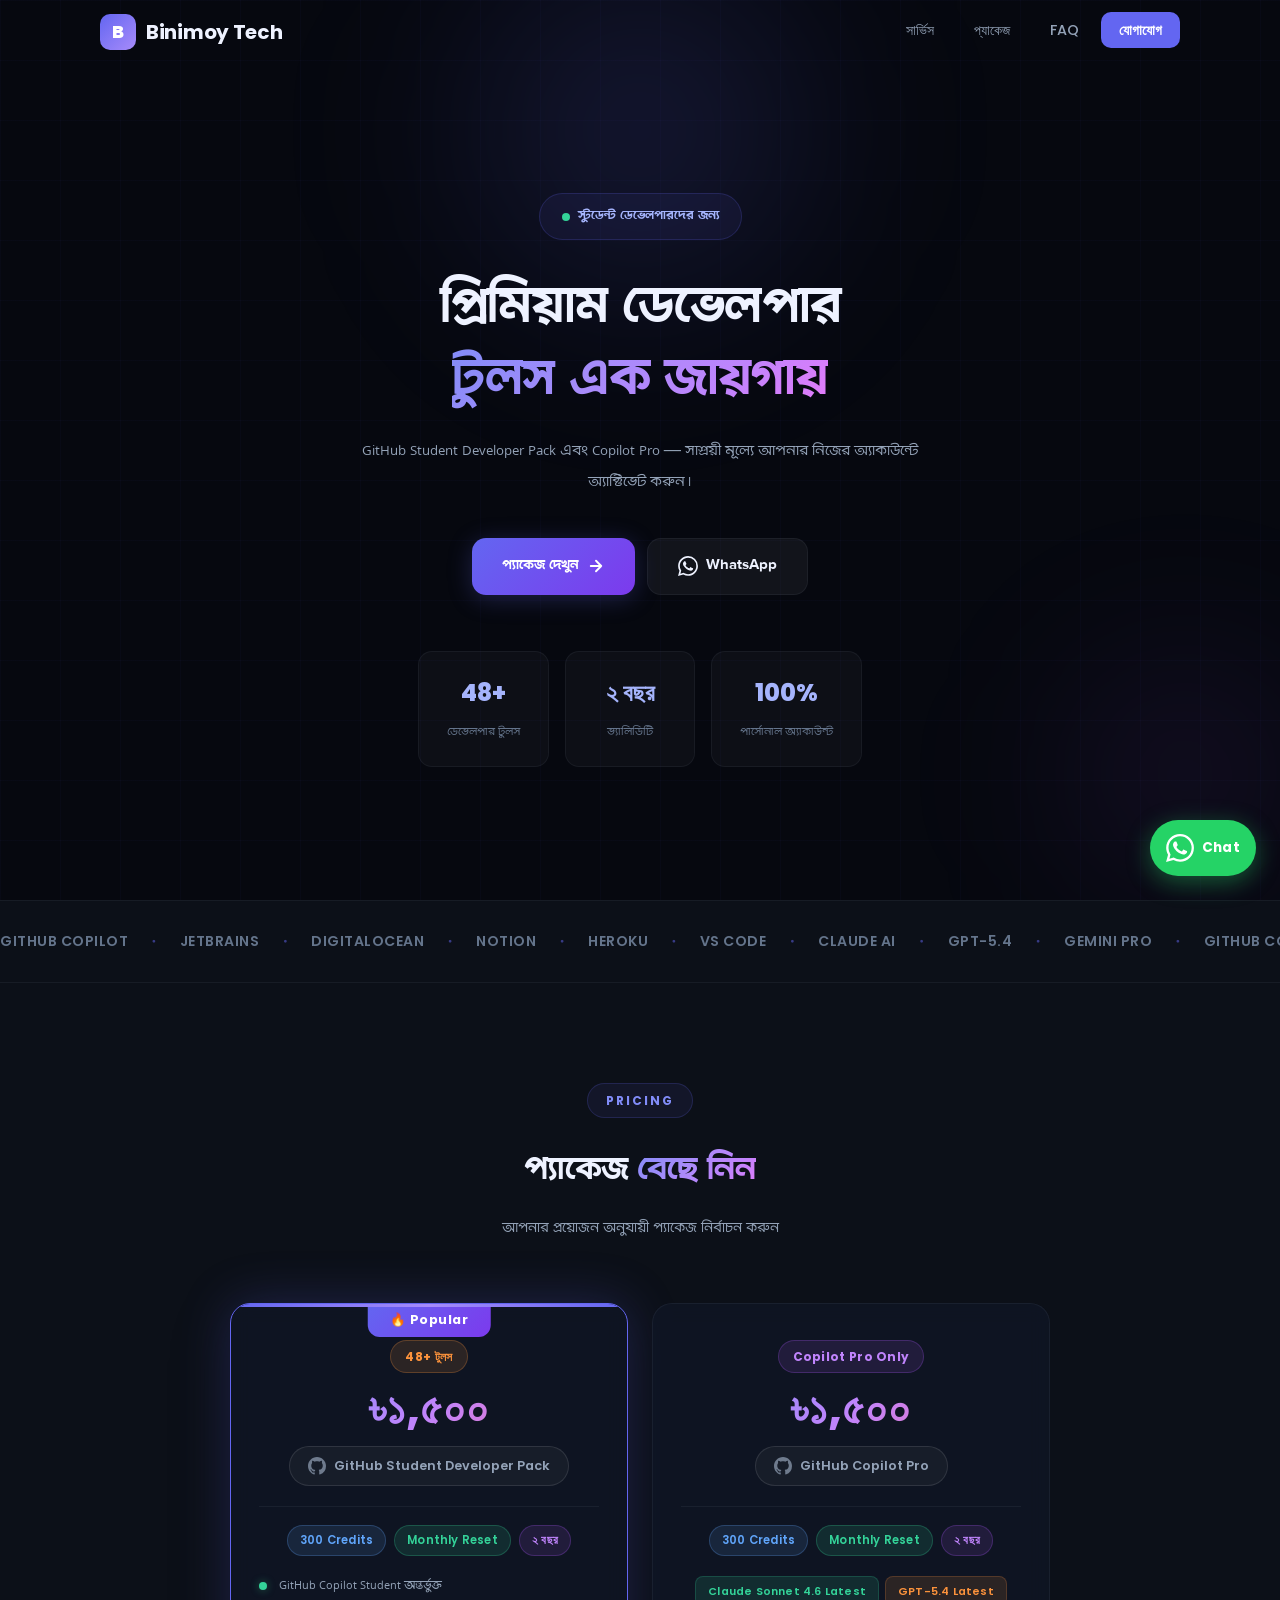
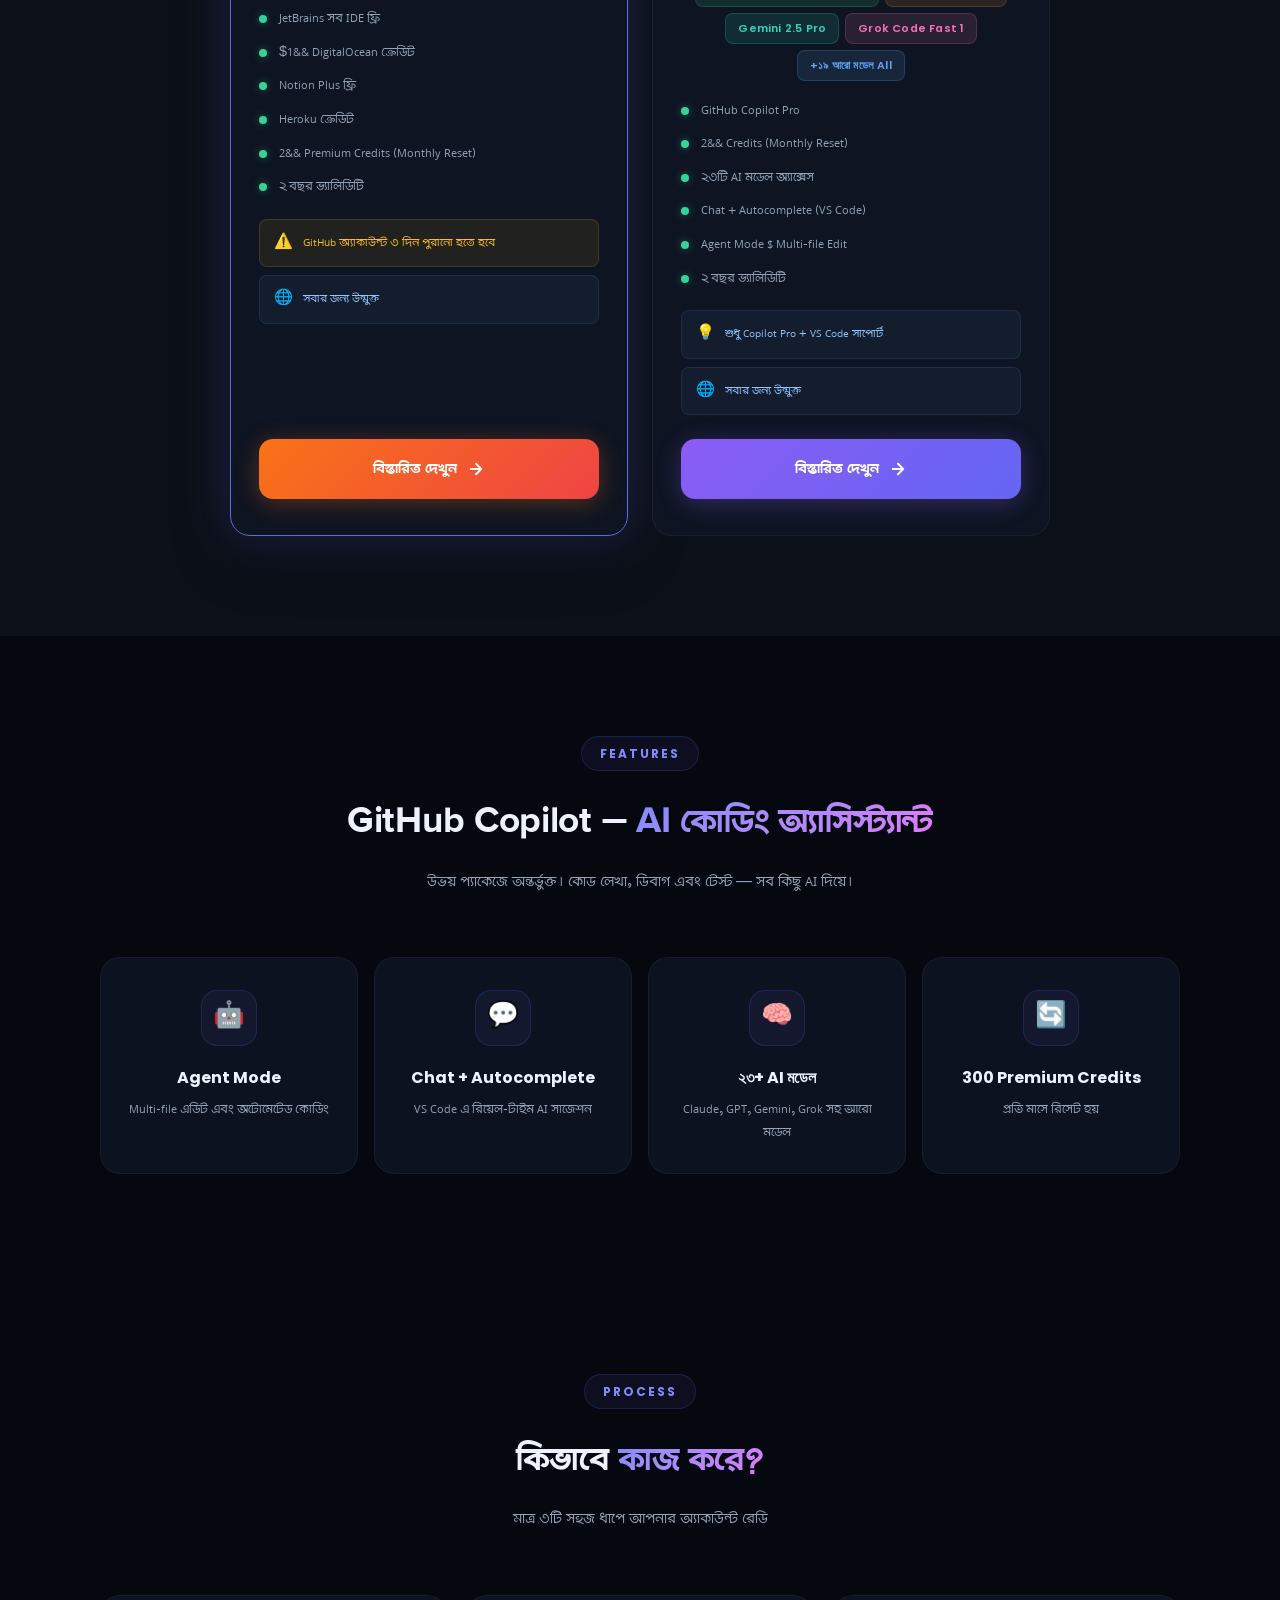
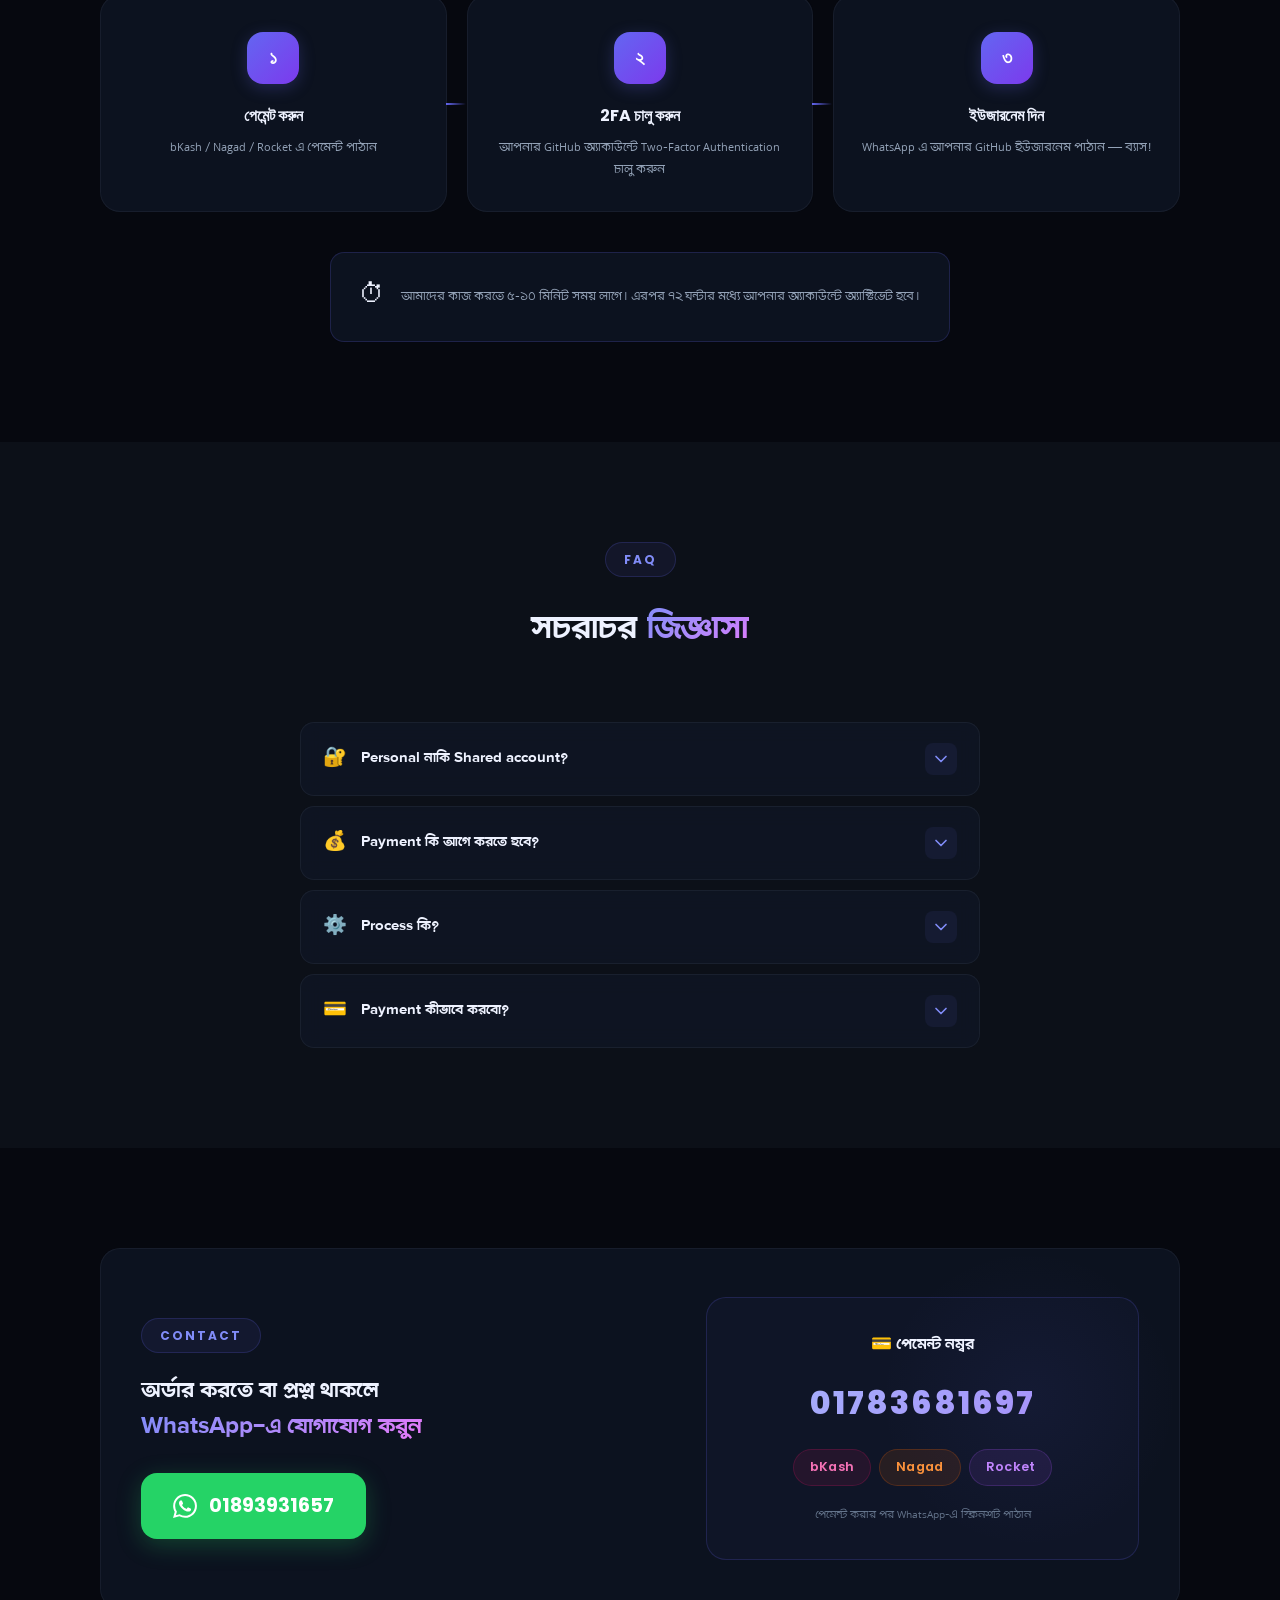
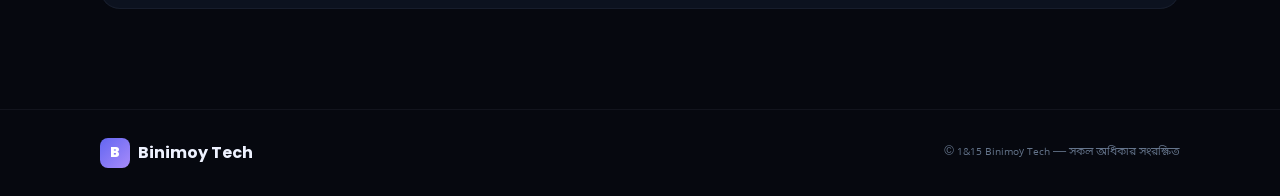
==== commit d2f50bc5: "Add site files to root for Vercel deployment" ====
--- a/index.html
+++ b/index.html
@@ -1,636 +1,447 @@
 <!DOCTYPE html>
 <html lang="bn">
-
 <head>
     <meta charset="UTF-8">
     <meta name="viewport" content="width=device-width, initial-scale=1.0">
-    <title>GitHub Student Developer Pack - 85+ Premium Tools</title>
-    <meta name="description"
-        content="GitHub Copilot Pro, JetBrains, Azure, DigitalOcean সহ 85+ Premium Developer Tools পান। WhatsApp এ অর্ডার করুন।">
+    <title>Binimoy Tech — GitHub Student Pack & Copilot সার্ভিস</title>
+    <link rel="stylesheet" href="style.css">
     <link rel="preconnect" href="https://fonts.googleapis.com">
     <link rel="preconnect" href="https://fonts.gstatic.com" crossorigin>
-    <link
-        href="https://fonts.googleapis.com/css2?family=Inter:wght@300;400;500;600;700;800;900&family=Space+Grotesk:wght@400;500;600;700&display=swap"
-        rel="stylesheet">
-    <link rel="stylesheet" href="style.css">
-    <link rel="icon"
-        href="data:image/svg+xml,<svg xmlns='http://www.w3.org/2000/svg' viewBox='0 0 100 100'><text y='.9em' font-size='90'>🐙</text></svg>">
+    <link href="https://fonts.googleapis.com/css2?family=Poppins:wght@400;500;600;700;800;900&display=swap" rel="stylesheet">
 </head>
-
 <body>
-    <canvas id="particles"></canvas>
-
-    <!-- Header -->
-    <header class="header" id="header">
-        <div class="header-inner">
+    <!-- Animated BG particles -->
+    <div class="bg-grid"></div>
+
+    <!-- Navigation -->
+    <nav class="navbar" id="navbar">
+        <div class="container nav-container">
             <a href="#" class="logo">
-                <svg height="26" viewBox="0 0 16 16" fill="currentColor">
-                    <path
-                        d="M8 0C3.58 0 0 3.58 0 8c0 3.54 2.29 6.53 5.47 7.59.4.07.55-.17.55-.38 0-.19-.01-.82-.01-1.49-2.01.37-2.53-.49-2.69-.94-.09-.23-.48-.94-.82-1.13-.28-.15-.68-.52-.01-.53.63-.01 1.08.58 1.23.82.72 1.21 1.87.87 2.33.66.07-.52.28-.87.51-1.07-1.78-.2-3.64-.89-3.64-3.95 0-.87.31-1.59.82-2.15-.08-.2-.36-1.02.08-2.12 0 0 .67-.21 2.2.82.64-.18 1.32-.27 2-.27.68 0 1.36.09 2 .27 1.53-1.04 2.2-.82 2.2-.82.44 1.1.16 1.92.08 2.12.51.56.82 1.27.82 2.15 0 3.07-1.87 3.75-3.65 3.95.29.25.54.73.54 1.48 0 1.07-.01 1.93-.01 2.2 0 .21.15.46.55.38A8.013 8.013 0 0016 8c0-4.42-3.58-8-8-8z" />
-                </svg>
-                Student Dev Pack
+                <div class="logo-mark">B</div>
+                <span>Binimoy Tech</span>
             </a>
-            <nav class="nav">
-                <a href="#copilot">Copilot</a>
-                <a href="#pricing">Price</a>
-                <a href="#all-offers">All Tools</a>
-                <a href="#benefits">Benefits</a>
-                <a href="https://wa.me/8801893931657?text=Hi%2C%20I%20want%20to%20buy%20GitHub%20Student%20Developer%20Pack"
-                    class="btn-order-nav">
-                    <svg width="16" height="16" viewBox="0 0 24 24" fill="currentColor">
-                        <path
-                            d="M17.472 14.382c-.297-.149-1.758-.867-2.03-.967-.273-.099-.471-.148-.67.15-.197.297-.767.966-.94 1.164-.173.199-.347.223-.644.075-.297-.15-1.255-.463-2.39-1.475-.883-.788-1.48-1.761-1.653-2.059-.173-.297-.018-.458.13-.606.134-.133.298-.347.446-.52.149-.174.198-.298.298-.497.099-.198.05-.371-.025-.52-.075-.149-.669-1.612-.916-2.207-.242-.579-.487-.5-.669-.51-.173-.008-.371-.01-.57-.01-.198 0-.52.074-.792.372-.272.297-1.04 1.016-1.04 2.479 0 1.462 1.065 2.875 1.213 3.074.149.198 2.096 3.2 5.077 4.487.709.306 1.262.489 1.694.625.712.227 1.36.195 1.871.118.571-.085 1.758-.719 2.006-1.413.248-.694.248-1.289.173-1.413-.074-.124-.272-.198-.57-.347m-5.421 7.403h-.004a9.87 9.87 0 01-5.031-1.378l-.361-.214-3.741.982.998-3.648-.235-.374a9.86 9.86 0 01-1.51-5.26c.001-5.45 4.436-9.884 9.888-9.884 2.64 0 5.122 1.03 6.988 2.898a9.825 9.825 0 012.893 6.994c-.003 5.45-4.437 9.884-9.885 9.884m8.413-18.297A11.815 11.815 0 0012.05 0C5.495 0 .16 5.335.157 11.892c0 2.096.547 4.142 1.588 5.945L.057 24l6.305-1.654a11.882 11.882 0 005.683 1.448h.005c6.554 0 11.89-5.335 11.893-11.893a11.821 11.821 0 00-3.48-8.413z" />
-                    </svg>
-                    Contact Us
-                </a>
-            </nav>
+            <ul class="nav-links" id="navLinks">
+                <li><a href="#services">সার্ভিস</a></li>
+                <li><a href="#pricing">প্যাকেজ</a></li>
+                <li><a href="#faq">FAQ</a></li>
+                <li><a href="#contact" class="nav-cta">যোগাযোগ</a></li>
+            </ul>
             <button class="mobile-menu-btn" id="mobileMenuBtn" aria-label="Toggle menu">
                 <span></span><span></span><span></span>
             </button>
         </div>
-        <div class="mobile-menu" id="mobileMenu">
-            <a href="#copilot">Copilot</a>
-            <a href="#pricing">Price</a>
-            <a href="#all-offers">All Tools</a>
-            <a href="#benefits">Benefits</a>
-            <a href="https://wa.me/8801893931657?text=Hi%2C%20I%20want%20to%20buy%20GitHub%20Student%20Developer%20Pack"
-                class="btn-order-nav">Contact Us</a>
+    </nav>
+
+    <!-- Mobile Nav Overlay -->
+    <div class="mobile-nav-overlay" id="mobileNavOverlay">
+        <div class="mobile-nav-content">
+            <a href="#services" class="mobile-nav-link">সার্ভিস</a>
+            <a href="#pricing" class="mobile-nav-link">প্যাকেজ</a>
+            <a href="#faq" class="mobile-nav-link">FAQ</a>
+            <a href="#contact" class="mobile-nav-link">যোগাযোগ</a>
+            <a href="https://wa.me/8801893931657" class="mobile-nav-wa" target="_blank" rel="noopener noreferrer">
+                <svg width="20" height="20" viewBox="0 0 24 24" fill="currentColor"><path d="M17.472 14.382c-.297-.149-1.758-.867-2.03-.967-.273-.099-.471-.148-.67.15-.197.297-.767.966-.94 1.164-.173.199-.347.223-.644.075-.297-.15-1.255-.463-2.39-1.475-.883-.788-1.48-1.761-1.653-2.059-.173-.297-.018-.458.13-.606.134-.133.298-.347.446-.52.149-.174.198-.298.298-.497.099-.198.05-.371-.025-.52-.075-.149-.669-1.612-.916-2.207-.242-.579-.487-.5-.669-.51-.173-.008-.371-.01-.57-.01-.198 0-.52.074-.792.372-.272.297-1.04 1.016-1.04 2.479 0 1.462 1.065 2.875 1.213 3.074.149.198 2.096 3.2 5.077 4.487.709.306 1.262.489 1.694.625.712.227 1.36.195 1.871.118.571-.085 1.758-.719 2.006-1.413.248-.694.248-1.289.173-1.413-.074-.124-.272-.198-.57-.347m-5.421 7.403h-.004a9.87 9.87 0 01-5.031-1.378l-.361-.214-3.741.982.998-3.648-.235-.374a9.86 9.86 0 01-1.51-5.26c.001-5.45 4.436-9.884 9.888-9.884 2.64 0 5.122 1.03 6.988 2.898a9.825 9.825 0 012.893 6.994c-.003 5.45-4.437 9.884-9.885 9.884m8.413-18.297A11.815 11.815 0 0012.05 0C5.495 0 .16 5.335.157 11.892c0 2.096.547 4.142 1.588 5.945L.057 24l6.305-1.654a11.882 11.882 0 005.683 1.448h.005c6.554 0 11.89-5.335 11.893-11.893a11.821 11.821 0 00-3.48-8.413z"/></svg>
+                WhatsApp এ মেসেজ করুন
+            </a>
+        </div>
+    </div>
+
+    <!-- Hero Section -->
+    <header class="hero" id="hero">
+        <div class="hero-glow hero-glow-1"></div>
+        <div class="hero-glow hero-glow-2"></div>
+        <div class="container hero-content">
+            <div class="hero-badge">
+                <span class="badge-dot"></span>
+                স্টুডেন্ট ডেভেলপারদের জন্য
+            </div>
+            <h1>প্রিমিয়াম ডেভেলপার<br><span class="gradient-text">টুলস এক জায়গায়</span></h1>
+            <p class="hero-desc">GitHub Student Developer Pack এবং Copilot Pro — সাশ্রয়ী মূল্যে আপনার নিজের অ্যাকাউন্টে অ্যাক্টিভেট করুন।</p>
+            <div class="hero-actions">
+                <a href="#pricing" class="btn btn-primary">
+                    <span>প্যাকেজ দেখুন</span>
+                    <svg width="18" height="18" viewBox="0 0 24 24" fill="none" stroke="currentColor" stroke-width="2.5" stroke-linecap="round" stroke-linejoin="round"><path d="M5 12h14M12 5l7 7-7 7"/></svg>
+                </a>
+                <a href="https://wa.me/8801893931657" class="btn btn-glass" target="_blank" rel="noopener noreferrer">
+                    <svg width="20" height="20" viewBox="0 0 24 24" fill="currentColor"><path d="M17.472 14.382c-.297-.149-1.758-.867-2.03-.967-.273-.099-.471-.148-.67.15-.197.297-.767.966-.94 1.164-.173.199-.347.223-.644.075-.297-.15-1.255-.463-2.39-1.475-.883-.788-1.48-1.761-1.653-2.059-.173-.297-.018-.458.13-.606.134-.133.298-.347.446-.52.149-.174.198-.298.298-.497.099-.198.05-.371-.025-.52-.075-.149-.669-1.612-.916-2.207-.242-.579-.487-.5-.669-.51-.173-.008-.371-.01-.57-.01-.198 0-.52.074-.792.372-.272.297-1.04 1.016-1.04 2.479 0 1.462 1.065 2.875 1.213 3.074.149.198 2.096 3.2 5.077 4.487.709.306 1.262.489 1.694.625.712.227 1.36.195 1.871.118.571-.085 1.758-.719 2.006-1.413.248-.694.248-1.289.173-1.413-.074-.124-.272-.198-.57-.347m-5.421 7.403h-.004a9.87 9.87 0 01-5.031-1.378l-.361-.214-3.741.982.998-3.648-.235-.374a9.86 9.86 0 01-1.51-5.26c.001-5.45 4.436-9.884 9.888-9.884 2.64 0 5.122 1.03 6.988 2.898a9.825 9.825 0 012.893 6.994c-.003 5.45-4.437 9.884-9.885 9.884m8.413-18.297A11.815 11.815 0 0012.05 0C5.495 0 .16 5.335.157 11.892c0 2.096.547 4.142 1.588 5.945L.057 24l6.305-1.654a11.882 11.882 0 005.683 1.448h.005c6.554 0 11.89-5.335 11.893-11.893a11.821 11.821 0 00-3.48-8.413z"/></svg>
+                    WhatsApp
+                </a>
+            </div>
+            <div class="hero-stats">
+                <div class="stat-card">
+                    <strong>48+</strong>
+                    <span>ডেভেলপার টুলস</span>
+                </div>
+                <div class="stat-card">
+                    <strong>২ বছর</strong>
+                    <span>ভ্যালিডিটি</span>
+                </div>
+                <div class="stat-card">
+                    <strong>100%</strong>
+                    <span>পার্সোনাল অ্যাকাউন্ট</span>
+                </div>
+            </div>
         </div>
     </header>
 
-    <!-- ===== HERO — Centered layout (different from original's split) ===== -->
-    <section class="hero" id="hero">
-        <div class="container">
-            <div class="hero-center">
-                <div class="badge-pill">
-                    <img src="https://cdn.simpleicons.org/github/ffffff" width="16" height="16" alt="GitHub">
-                    GitHub Student Developer Pack
-                </div>
-                <h1 class="hero-title">
-                    Unlock <span class="gradient-text">85+ Premium</span><br>Developer Tools
-                </h1>
-                <p class="hero-desc">
-                    Get <strong>GitHub Copilot Pro</strong>, JetBrains, Azure $100 Credit, DigitalOcean $200, Heroku
-                    $312 and 80+ more premium developer tools — all in one package. Total value
-                    <strong>$200,000+</strong>.
-                </p>
-                <div class="hero-btns">
-                    <a href="https://wa.me/8801893931657?text=Hi%2C%20I%20want%20to%20buy%20GitHub%20Student%20Developer%20Pack"
-                        class="btn-primary">
-                        <svg width="20" height="20" viewBox="0 0 24 24" fill="currentColor">
-                            <path
-                                d="M17.472 14.382c-.297-.149-1.758-.867-2.03-.967-.273-.099-.471-.148-.67.15-.197.297-.767.966-.94 1.164-.173.199-.347.223-.644.075-.297-.15-1.255-.463-2.39-1.475-.883-.788-1.48-1.761-1.653-2.059-.173-.297-.018-.458.13-.606.134-.133.298-.347.446-.52.149-.174.198-.298.298-.497.099-.198.05-.371-.025-.52-.075-.149-.669-1.612-.916-2.207-.242-.579-.487-.5-.669-.51-.173-.008-.371-.01-.57-.01-.198 0-.52.074-.792.372-.272.297-1.04 1.016-1.04 2.479 0 1.462 1.065 2.875 1.213 3.074.149.198 2.096 3.2 5.077 4.487.709.306 1.262.489 1.694.625.712.227 1.36.195 1.871.118.571-.085 1.758-.719 2.006-1.413.248-.694.248-1.289.173-1.413-.074-.124-.272-.198-.57-.347m-5.421 7.403h-.004a9.87 9.87 0 01-5.031-1.378l-.361-.214-3.741.982.998-3.648-.235-.374a9.86 9.86 0 01-1.51-5.26c.001-5.45 4.436-9.884 9.888-9.884 2.64 0 5.122 1.03 6.988 2.898a9.825 9.825 0 012.893 6.994c-.003 5.45-4.437 9.884-9.885 9.884m8.413-18.297A11.815 11.815 0 0012.05 0C5.495 0 .16 5.335.157 11.892c0 2.096.547 4.142 1.588 5.945L.057 24l6.305-1.654a11.882 11.882 0 005.683 1.448h.005c6.554 0 11.89-5.335 11.893-11.893a11.821 11.821 0 00-3.48-8.413z" />
-                        </svg>
-                        WhatsApp — Order Now
+    <!-- Trusted Marquee -->
+    <div class="marquee-section">
+        <div class="marquee-track">
+            <div class="marquee-content">
+                <span class="marquee-item">GitHub Copilot</span>
+                <span class="marquee-dot">●</span>
+                <span class="marquee-item">JetBrains</span>
+                <span class="marquee-dot">●</span>
+                <span class="marquee-item">DigitalOcean</span>
+                <span class="marquee-dot">●</span>
+                <span class="marquee-item">Notion</span>
+                <span class="marquee-dot">●</span>
+                <span class="marquee-item">Heroku</span>
+                <span class="marquee-dot">●</span>
+                <span class="marquee-item">VS Code</span>
+                <span class="marquee-dot">●</span>
+                <span class="marquee-item">Claude AI</span>
+                <span class="marquee-dot">●</span>
+                <span class="marquee-item">GPT-5.4</span>
+                <span class="marquee-dot">●</span>
+                <span class="marquee-item">Gemini Pro</span>
+                <span class="marquee-dot">●</span>
+                <span class="marquee-item">GitHub Copilot</span>
+                <span class="marquee-dot">●</span>
+                <span class="marquee-item">JetBrains</span>
+                <span class="marquee-dot">●</span>
+                <span class="marquee-item">DigitalOcean</span>
+                <span class="marquee-dot">●</span>
+                <span class="marquee-item">Notion</span>
+                <span class="marquee-dot">●</span>
+                <span class="marquee-item">Heroku</span>
+                <span class="marquee-dot">●</span>
+                <span class="marquee-item">VS Code</span>
+                <span class="marquee-dot">●</span>
+                <span class="marquee-item">Claude AI</span>
+                <span class="marquee-dot">●</span>
+                <span class="marquee-item">GPT-5.4</span>
+                <span class="marquee-dot">●</span>
+                <span class="marquee-item">Gemini Pro</span>
+                <span class="marquee-dot">●</span>
+            </div>
+        </div>
+    </div>
+
+    <!-- Pricing Section -->
+    <section class="pricing-section" id="pricing">
+        <div class="container">
+            <div class="section-header">
+                <span class="section-tag">Pricing</span>
+                <h2>প্যাকেজ <span class="gradient-text">বেছে নিন</span></h2>
+                <p>আপনার প্রয়োজন অনুযায়ী প্যাকেজ নির্বাচন করুন</p>
+            </div>
+            <div class="pricing-grid">
+                <!-- Pack 1 -->
+                <div class="pricing-card popular">
+                    <div class="popular-badge">🔥 Popular</div>
+                    <div class="card-header">
+                        <span class="pack-tag tag-orange">48+ টুলস</span>
+                        <div class="price">৳১,৫০০</div>
+                        <div class="product-pill">
+                            <svg width="18" height="18" viewBox="0 0 24 24" fill="currentColor"><path d="M12 0C5.37 0 0 5.37 0 12c0 5.31 3.435 9.795 8.205 11.385.6.105.825-.255.825-.57 0-.285-.015-1.23-.015-2.235-3.015.555-3.795-.735-4.035-1.41-.135-.345-.72-1.41-1.23-1.695-.42-.225-1.02-.78-.015-.795.945-.015 1.62.87 1.845 1.23 1.08 1.815 2.805 1.305 3.495.99.105-.78.42-1.305.765-1.605-2.67-.3-5.46-1.335-5.46-5.925 0-1.305.465-2.385 1.23-3.225-.12-.3-.54-1.53.12-3.18 0 0 1.005-.315 3.3 1.23.96-.27 1.98-.405 3-.405s2.04.135 3 .405c2.295-1.56 3.3-1.23 3.3-1.23.66 1.65.24 2.88.12 3.18.765.84 1.23 1.905 1.23 3.225 0 4.605-2.805 5.625-5.475 5.925.435.375.81 1.095.81 2.22 0 1.605-.015 2.895-.015 3.3 0 .315.225.69.825.57A12.02 12.02 0 0024 12c0-6.63-5.37-12-12-12z"/></svg>
+                            GitHub Student Developer Pack
+                        </div>
+                    </div>
+                    <div class="pack-tags">
+                        <span class="color-tag tag-blue">300 Credits</span>
+                        <span class="color-tag tag-green">Monthly Reset</span>
+                        <span class="color-tag tag-purple">২ বছর</span>
+                    </div>
+                    <div class="card-body">
+                        <ul class="feature-list">
+                            <li class="included">
+                                <span class="dot green"></span>
+                                GitHub Copilot Student অন্তর্ভুক্ত
+                            </li>
+                            <li class="included">
+                                <span class="dot green"></span>
+                                JetBrains সব IDE ফ্রি
+                            </li>
+                            <li class="included">
+                                <span class="dot green"></span>
+                                $200 DigitalOcean ক্রেডিট
+                            </li>
+                            <li class="included">
+                                <span class="dot green"></span>
+                                Notion Plus ফ্রি
+                            </li>
+                            <li class="included">
+                                <span class="dot green"></span>
+                                Heroku ক্রেডিট
+                            </li>
+                            <li class="included">
+                                <span class="dot green"></span>
+                                300 Premium Credits (Monthly Reset)
+                            </li>
+                            <li class="included">
+                                <span class="dot green"></span>
+                                ২ বছর ভ্যালিডিটি
+                            </li>
+                        </ul>
+                        <div class="card-note note-warning">
+                            <span class="note-icon-sm">⚠️</span>
+                            <p>GitHub অ্যাকাউন্ট ৩ দিন পুরানো হতে হবে</p>
+                        </div>
+                        <div class="card-note note-info">
+                            <span class="note-icon-sm">🌐</span>
+                            <p>সবার জন্য উন্মুক্ত</p>
+                        </div>
+                    </div>
+                    <a href="https://wa.me/8801893931657?text=আমি%20প্যাক%20১%20(Student%20Developer%20Pack)%20নিতে%20চাই" class="btn-cta btn-cta-orange" target="_blank" rel="noopener noreferrer">
+                        বিস্তারিত দেখুন
+                        <svg width="18" height="18" viewBox="0 0 24 24" fill="none" stroke="currentColor" stroke-width="2.5" stroke-linecap="round" stroke-linejoin="round"><path d="M5 12h14M12 5l7 7-7 7"/></svg>
                     </a>
-                    <a href="#all-offers" class="btn-secondary">Explore All Tools ↓</a>
-                </div>
-
-                <!-- Scrolling brand logos marquee -->
-                <div class="brand-marquee">
-                    <div class="marquee-track">
-                        <div class="marquee-item"><img src="https://cdn.simpleicons.org/githubcopilot/ffffff" width="22"
-                                height="22" alt="Copilot"> Copilot Pro</div>
-                        <div class="marquee-item"><img src="https://cdn.simpleicons.org/jetbrains/ffffff" width="22"
-                                height="22" alt="JetBrains"> JetBrains</div>
-                        <div class="marquee-item"><img
-                                src="https://cdn.jsdelivr.net/gh/devicons/devicon/icons/azure/azure-plain.svg"
-                                width="22" height="22" alt="Azure" style="filter:brightness(2)"> Azure</div>
-                        <div class="marquee-item"><img src="https://cdn.simpleicons.org/digitalocean/0080FF" width="22"
-                                height="22" alt="DigitalOcean"> DigitalOcean</div>
-                        <div class="marquee-item"><img
-                                src="https://cdn.jsdelivr.net/gh/devicons/devicon/icons/heroku/heroku-plain.svg"
-                                width="22" height="22" alt="Heroku" style="filter:brightness(2)"> Heroku</div>
-                        <div class="marquee-item"><img src="https://cdn.simpleicons.org/newrelic/1CE783" width="22"
-                                height="22" alt="New Relic"> New Relic</div>
-                        <div class="marquee-item"><img src="https://cdn.simpleicons.org/datadog/632CA6" width="22"
-                                height="22" alt="Datadog"> Datadog</div>
-                        <div class="marquee-item"><img src="https://cdn.simpleicons.org/mongodb/47A248" width="22"
-                                height="22" alt="MongoDB"> MongoDB</div>
-                        <div class="marquee-item"><img src="https://cdn.simpleicons.org/notion/ffffff" width="22"
-                                height="22" alt="Notion"> Notion</div>
-                        <div class="marquee-item"><img src="https://cdn.simpleicons.org/stripe/635BFF" width="22"
-                                height="22" alt="Stripe"> Stripe</div>
-                        <!-- Duplicate for seamless loop -->
-                        <div class="marquee-item"><img src="https://cdn.simpleicons.org/githubcopilot/ffffff" width="22"
-                                height="22" alt="Copilot"> Copilot Pro</div>
-                        <div class="marquee-item"><img src="https://cdn.simpleicons.org/jetbrains/ffffff" width="22"
-                                height="22" alt="JetBrains"> JetBrains</div>
-                        <div class="marquee-item"><img src="https://cdn.simpleicons.org/microsoftazure/0078D4"
-                                width="22" height="22" alt="Azure"> Azure</div>
-                        <div class="marquee-item"><img src="https://cdn.simpleicons.org/digitalocean/0080FF" width="22"
-                                height="22" alt="DigitalOcean"> DigitalOcean</div>
-                        <div class="marquee-item"><img src="https://cdn.simpleicons.org/heroku/430098" width="22"
-                                height="22" alt="Heroku"> Heroku</div>
-                        <div class="marquee-item"><img src="https://cdn.simpleicons.org/newrelic/1CE783" width="22"
-                                height="22" alt="New Relic"> New Relic</div>
-                        <div class="marquee-item"><img src="https://cdn.simpleicons.org/datadog/632CA6" width="22"
-                                height="22" alt="Datadog"> Datadog</div>
-                        <div class="marquee-item"><img src="https://cdn.simpleicons.org/mongodb/47A248" width="22"
-                                height="22" alt="MongoDB"> MongoDB</div>
-                        <div class="marquee-item"><img src="https://cdn.simpleicons.org/notion/ffffff" width="22"
-                                height="22" alt="Notion"> Notion</div>
-                        <div class="marquee-item"><img src="https://cdn.simpleicons.org/stripe/635BFF" width="22"
-                                height="22" alt="Stripe"> Stripe</div>
-                    </div>
-                </div>
-            </div>
-
-            <!-- Animated stats bar -->
-            <div class="stats-bar">
-                <div class="stats-bar-item">
-                    <span class="stats-bar-num blue" data-count="85" data-suffix="+">0+</span>
-                    <span class="stats-bar-label">Premium Tools</span>
-                </div>
-                <div class="stats-bar-divider"></div>
-                <div class="stats-bar-item">
-                    <span class="stats-bar-num purple" data-count="200" data-prefix="$" data-suffix="K+">$0K+</span>
-                    <span class="stats-bar-label">Total Value</span>
-                </div>
-                <div class="stats-bar-divider"></div>
-                <div class="stats-bar-item">
-                    <span class="stats-bar-num cyan">24hr</span>
-                    <span class="stats-bar-label">Fast Delivery</span>
-                </div>
-                <div class="stats-bar-divider"></div>
-                <div class="stats-bar-item">
-                    <span class="stats-bar-num green" data-count="9" data-suffix="+">0+</span>
-                    <span class="stats-bar-label">Learning Platforms</span>
+                </div>
+
+                <!-- Pack 2 -->
+                <div class="pricing-card">
+                    <div class="card-header">
+                        <span class="pack-tag tag-purple">Copilot Pro Only</span>
+                        <div class="price">৳১,৫০০</div>
+                        <div class="product-pill">
+                            <svg width="18" height="18" viewBox="0 0 24 24" fill="currentColor"><path d="M12 0C5.37 0 0 5.37 0 12c0 5.31 3.435 9.795 8.205 11.385.6.105.825-.255.825-.57 0-.285-.015-1.23-.015-2.235-3.015.555-3.795-.735-4.035-1.41-.135-.345-.72-1.41-1.23-1.695-.42-.225-1.02-.78-.015-.795.945-.015 1.62.87 1.845 1.23 1.08 1.815 2.805 1.305 3.495.99.105-.78.42-1.305.765-1.605-2.67-.3-5.46-1.335-5.46-5.925 0-1.305.465-2.385 1.23-3.225-.12-.3-.54-1.53.12-3.18 0 0 1.005-.315 3.3 1.23.96-.27 1.98-.405 3-.405s2.04.135 3 .405c2.295-1.56 3.3-1.23 3.3-1.23.66 1.65.24 2.88.12 3.18.765.84 1.23 1.905 1.23 3.225 0 4.605-2.805 5.625-5.475 5.925.435.375.81 1.095.81 2.22 0 1.605-.015 2.895-.015 3.3 0 .315.225.69.825.57A12.02 12.02 0 0024 12c0-6.63-5.37-12-12-12z"/></svg>
+                            GitHub Copilot Pro
+                        </div>
+                    </div>
+                    <div class="pack-tags">
+                        <span class="color-tag tag-blue">300 Credits</span>
+                        <span class="color-tag tag-green">Monthly Reset</span>
+                        <span class="color-tag tag-purple">২ বছর</span>
+                    </div>
+                    <div class="ai-models">
+                        <span class="model-badge model-claude">Claude Sonnet 4.6 Latest</span>
+                        <span class="model-badge model-gpt">GPT-5.4 Latest</span>
+                        <span class="model-badge model-gemini">Gemini 2.5 Pro</span>
+                        <span class="model-badge model-grok">Grok Code Fast 1</span>
+                        <span class="model-badge model-more">+১৯ আরো মডেল All</span>
+                    </div>
+                    <div class="card-body">
+                        <ul class="feature-list">
+                            <li class="included">
+                                <span class="dot green"></span>
+                                GitHub Copilot Pro
+                            </li>
+                            <li class="included">
+                                <span class="dot green"></span>
+                                300 Credits (Monthly Reset)
+                            </li>
+                            <li class="included">
+                                <span class="dot green"></span>
+                                ২৩টি AI মডেল অ্যাক্সেস
+                            </li>
+                            <li class="included">
+                                <span class="dot green"></span>
+                                Chat + Autocomplete (VS Code)
+                            </li>
+                            <li class="included">
+                                <span class="dot green"></span>
+                                Agent Mode & Multi-file Edit
+                            </li>
+                            <li class="included">
+                                <span class="dot green"></span>
+                                ২ বছর ভ্যালিডিটি
+                            </li>
+                        </ul>
+                        <div class="card-note note-info">
+                            <span class="note-icon-sm">💡</span>
+                            <p>শুধু Copilot Pro + VS Code সাপোর্ট</p>
+                        </div>
+                        <div class="card-note note-info">
+                            <span class="note-icon-sm">🌐</span>
+                            <p>সবার জন্য উন্মুক্ত</p>
+                        </div>
+                    </div>
+                    <a href="https://wa.me/8801893931657?text=আমি%20প্যাক%20২%20(Copilot%20Pro)%20নিতে%20চাই" class="btn-cta btn-cta-purple" target="_blank" rel="noopener noreferrer">
+                        বিস্তারিত দেখুন
+                        <svg width="18" height="18" viewBox="0 0 24 24" fill="none" stroke="currentColor" stroke-width="2.5" stroke-linecap="round" stroke-linejoin="round"><path d="M5 12h14M12 5l7 7-7 7"/></svg>
+                    </a>
                 </div>
             </div>
         </div>
     </section>
 
-    <!-- ===== COPILOT SECTION — with AI Models ===== -->
-    <section class="section" id="copilot">
-        <div class="container">
-            <h2 class="section-title">Why <span class="gradient-text">GitHub Copilot Pro</span> is a Game Changer</h2>
-            <p class="section-subtitle">আপনার IDE থেকেই সরাসরি 25+ AI Model ব্যবহার করুন — Code Editor ছাড়াই সব AI এর
-                এক্সেস!</p>
-
-            <!-- Copilot Features Bento -->
-            <div class="bento-grid">
-                <div class="feature-card bento-large">
-                    <div class="feature-icon-wrap"><img src="https://cdn.simpleicons.org/githubcopilot/ffffff"
-                            width="28" height="28" alt="Copilot"></div>
-                    <h3>AI Code Completion + Chat</h3>
-                    <p>আপনার পাশে বসে কোড লিখে দেবে। প্রতি লাইনে AI সাজেশন, চ্যাট, কোড এক্সপ্লেইন, ডিবাগ, টেস্ট জেনারেশন
-                        — সব!</p>
-                    <div class="code-snippet">
-                        <code><span class="kw">def</span> <span class="fn">greet</span>(name):<br>&nbsp;&nbsp;<span class="ai">✦ return f"Hello, {name}!"</span></code>
-                    </div>
-                </div>
+    <!-- Copilot Feature Section -->
+    <section class="copilot-section" id="services">
+        <div class="container">
+            <div class="section-header">
+                <span class="section-tag">Features</span>
+                <h2>GitHub Copilot — <span class="gradient-text">AI কোডিং অ্যাসিস্ট্যান্ট</span></h2>
+                <p>উভয় প্যাকেজে অন্তর্ভুক্ত। কোড লেখা, ডিবাগ এবং টেস্ট — সব কিছু AI দিয়ে।</p>
+            </div>
+            <div class="features-grid">
                 <div class="feature-card">
-                    <div class="feature-icon-wrap"><img src="https://cdn.simpleicons.org/python/3776AB" width="24"
-                            height="24" alt="Multi-Lang"></div>
-                    <h3>Multi-Language Support</h3>
-                    <p>Python, JavaScript, TypeScript, C#, C++, Java, Go, PHP, Ruby + আরো ডজনখানেক ভাষায় কাজ করে।</p>
+                    <div class="feature-icon-wrap"><div class="feature-icon">🤖</div></div>
+                    <h3>Agent Mode</h3>
+                    <p>Multi-file এডিট এবং অটোমেটেড কোডিং</p>
                 </div>
                 <div class="feature-card">
-                    <div class="feature-icon-wrap"><img src="https://cdn.simpleicons.org/letsencrypt/003A70" width="24"
-                            height="24" alt="Security"></div>
-                    <h3>Security + Auto Docs</h3>
-                    <p>Insecure patterns ফিল্টার করে, vulnerability detect করে, এবং automatic documentation ও test
-                        generate করে।</p>
-                </div>
-            </div>
-
+                    <div class="feature-icon-wrap"><div class="feature-icon">💬</div></div>
+                    <h3>Chat + Autocomplete</h3>
+                    <p>VS Code এ রিয়েল-টাইম AI সাজেশন</p>
+                </div>
+                <div class="feature-card">
+                    <div class="feature-icon-wrap"><div class="feature-icon">🧠</div></div>
+                    <h3>২৩+ AI মডেল</h3>
+                    <p>Claude, GPT, Gemini, Grok সহ আরো মডেল</p>
+                </div>
+                <div class="feature-card">
+                    <div class="feature-icon-wrap"><div class="feature-icon">🔄</div></div>
+                    <h3>300 Premium Credits</h3>
+                    <p>প্রতি মাসে রিসেট হয়</p>
+                </div>
+            </div>
         </div>
     </section>
 
-    <!-- ===== PRICING + SELLING POINTS ===== -->
-    <section class="section" id="pricing">
-        <div class="container">
-            <h2 class="section-title">এত কিছু মাত্র <span class="gradient-text">১৫০০ টাকা!</span></h2>
-            <p class="section-subtitle">$200,000+ মূল্যের 85+ Premium Tools — এক প্যাকেজে, এক দামে</p>
-
-            <div class="pricing-hero-card">
-                <div class="pricing-top">
-                    <div class="price-tag">
-                        <span class="price-old">$200,000+</span>
-                        <div class="price-glow-wrap">
-                            <span class="price-main">৳১,৫০০</span>
-                        </div>
-                        <span class="price-label">BDT Only</span>
-                    </div>
-                    <div class="price-features">
-                        <div class="price-feature"><svg class="check-icon" width="16" height="16" viewBox="0 0 24 24"
-                                fill="none" stroke="#34d399" stroke-width="3">
-                                <polyline points="20 6 9 17 4 12" />
-                            </svg> 85+ Premium Developer Tools</div>
-                        <div class="price-feature"><svg class="check-icon" width="16" height="16" viewBox="0 0 24 24"
-                                fill="none" stroke="#34d399" stroke-width="3">
-                                <polyline points="20 6 9 17 4 12" />
-                            </svg> GitHub Copilot Pro + 25+ AI Models</div>
-                        <div class="price-feature"><svg class="check-icon" width="16" height="16" viewBox="0 0 24 24"
-                                fill="none" stroke="#34d399" stroke-width="3">
-                                <polyline points="20 6 9 17 4 12" />
-                            </svg> JetBrains All IDEs (1 Year)</div>
-                        <div class="price-feature"><svg class="check-icon" width="16" height="16" viewBox="0 0 24 24"
-                                fill="none" stroke="#34d399" stroke-width="3">
-                                <polyline points="20 6 9 17 4 12" />
-                            </svg> $200 DigitalOcean + $100 Azure Credit</div>
-                        <div class="price-feature"><svg class="check-icon" width="16" height="16" viewBox="0 0 24 24"
-                                fill="none" stroke="#34d399" stroke-width="3">
-                                <polyline points="20 6 9 17 4 12" />
-                            </svg> $312 Heroku Credit (24 Months)</div>
-                        <div class="price-feature"><svg class="check-icon" width="16" height="16" viewBox="0 0 24 24"
-                                fill="none" stroke="#34d399" stroke-width="3">
-                                <polyline points="20 6 9 17 4 12" />
-                            </svg> ৩টি ফ্রি ডোমেইন (.me, .tech + more)</div>
-                        <div class="price-feature"><svg class="check-icon" width="16" height="16" viewBox="0 0 24 24"
-                                fill="none" stroke="#34d399" stroke-width="3">
-                                <polyline points="20 6 9 17 4 12" />
-                            </svg> 24 ঘণ্টার মধ্যে ডেলিভারি</div>
-                    </div>
-                </div>
-
-                <div class="payment-methods">
-                    <h4><svg class="section-icon" width="20" height="20" viewBox="0 0 24 24" fill="none"
-                            stroke="var(--accent-light)" stroke-width="2">
-                            <rect x="1" y="4" width="22" height="16" rx="2" ry="2" />
-                            <line x1="1" y1="10" x2="23" y2="10" />
-                        </svg> পেমেন্ট মাধ্যম</h4>
-                    <div class="payment-icons">
-                        <div class="payment-item bkash"><img src="https://static.cdnlogo.com/logos/b/47/bkash.svg"
-                                alt="bKash" width="22" height="22"> bKash</div>
-                        <div class="payment-item nagad"><img src="https://static.cdnlogo.com/logos/n/79/nagad.svg"
-                                alt="Nagad" width="22" height="22"> Nagad</div>
-                        <div class="payment-item rocket"><img
-                                src="https://static.cdnlogo.com/logos/d/91/dutch-bangla-bank-rocket.svg" alt="Rocket"
-                                width="22" height="22"> Rocket</div>
-                        <div class="payment-item bank"><img
-                                src="https://static.cdnlogo.com/logos/i/74/islami-bank-bangladesh-ltd.svg"
-                                alt="Islami Bank" width="22" height="22"> Islami Bank</div>
-                    </div>
-                </div>
-
-                <a href="https://wa.me/8801893931657?text=Hi%2C%20I%20want%20to%20buy%20GitHub%20Student%20Developer%20Pack%20(1500%20BDT)"
-                    class="btn-primary large pricing-cta">
-                    <svg width="22" height="22" viewBox="0 0 24 24" fill="currentColor">
-                        <path
-                            d="M17.472 14.382c-.297-.149-1.758-.867-2.03-.967-.273-.099-.471-.148-.67.15-.197.297-.767.966-.94 1.164-.173.199-.347.223-.644.075-.297-.15-1.255-.463-2.39-1.475-.883-.788-1.48-1.761-1.653-2.059-.173-.297-.018-.458.13-.606.134-.133.298-.347.446-.52.149-.174.198-.298.298-.497.099-.198.05-.371-.025-.52-.075-.149-.669-1.612-.916-2.207-.242-.579-.487-.5-.669-.51-.173-.008-.371-.01-.57-.01-.198 0-.52.074-.792.372-.272.297-1.04 1.016-1.04 2.479 0 1.462 1.065 2.875 1.213 3.074.149.198 2.096 3.2 5.077 4.487.709.306 1.262.489 1.694.625.712.227 1.36.195 1.871.118.571-.085 1.758-.719 2.006-1.413.248-.694.248-1.289.173-1.413-.074-.124-.272-.198-.57-.347m-5.421 7.403h-.004a9.87 9.87 0 01-5.031-1.378l-.361-.214-3.741.982.998-3.648-.235-.374a9.86 9.86 0 01-1.51-5.26c.001-5.45 4.436-9.884 9.888-9.884 2.64 0 5.122 1.03 6.988 2.898a9.825 9.825 0 012.893 6.994c-.003 5.45-4.437 9.884-9.885 9.884m8.413-18.297A11.815 11.815 0 0012.05 0C5.495 0 .16 5.335.157 11.892c0 2.096.547 4.142 1.588 5.945L.057 24l6.305-1.654a11.882 11.882 0 005.683 1.448h.005c6.554 0 11.89-5.335 11.893-11.893a11.821 11.821 0 00-3.48-8.413z" />
-                    </svg>
-                    এখনই অর্ডার করুন — ১৫০০ টাকা
-                </a>
+    <!-- Process Section -->
+    <section class="process-section">
+        <div class="container">
+            <div class="section-header">
+                <span class="section-tag">Process</span>
+                <h2>কিভাবে <span class="gradient-text">কাজ করে?</span></h2>
+                <p>মাত্র ৩টি সহজ ধাপে আপনার অ্যাকাউন্ট রেডি</p>
+            </div>
+            <div class="steps-grid">
+                <div class="step-card">
+                    <div class="step-number">১</div>
+                    <div class="step-line"></div>
+                    <h3>পেমেন্ট করুন</h3>
+                    <p>bKash / Nagad / Rocket এ পেমেন্ট পাঠান</p>
+                </div>
+                <div class="step-card">
+                    <div class="step-number">২</div>
+                    <div class="step-line"></div>
+                    <h3>2FA চালু করুন</h3>
+                    <p>আপনার GitHub অ্যাকাউন্টে Two-Factor Authentication চালু করুন</p>
+                </div>
+                <div class="step-card">
+                    <div class="step-number">৩</div>
+                    <h3>ইউজারনেম দিন</h3>
+                    <p>WhatsApp এ আপনার GitHub ইউজারনেম পাঠান — ব্যাস!</p>
+                </div>
+            </div>
+            <div class="process-note">
+                <div class="note-icon">⏱</div>
+                <p>আমাদের কাজ করতে ৫-১০ মিনিট সময় লাগে। এরপর ৭২ ঘন্টার মধ্যে আপনার অ্যাকাউন্টে অ্যাক্টিভেট হবে।</p>
             </div>
         </div>
     </section>
 
-    <!-- ===== FREE DOMAINS ===== -->
-    <section class="section" id="domains-highlight">
-        <div class="container">
-            <h2 class="section-title"><svg class="section-icon" width="24" height="24" viewBox="0 0 24 24" fill="none"
-                    stroke="var(--accent-light)" stroke-width="2">
-                    <circle cx="12" cy="12" r="10" />
-                    <line x1="2" y1="12" x2="22" y2="12" />
-                    <path
-                        d="M12 2a15.3 15.3 0 0 1 4 10 15.3 15.3 0 0 1-4 10 15.3 15.3 0 0 1-4-10 15.3 15.3 0 0 1 4-10z" />
-                </svg> <span class="gradient-text">৩টি ফ্রি ডোমেইন</span> পাচ্ছেন!</h2>
-            <p class="section-subtitle">আপনার পোর্টফোলিও, প্রজেক্ট বা ব্যবসার জন্য ফ্রি ডোমেইন — কোনো আলাদা খরচ নেই!</p>
-            <div class="domains-grid">
-                <div class="domain-card">
-                    <div class="domain-icon"><img src="https://cdn.simpleicons.org/namecheap/DE3723" width="32"
-                            height="32" alt="Namecheap"></div>
-                    <h3>Namecheap .me Domain</h3>
-                    <p>১ বছরের জন্য ফ্রি .me ডোমেইন + SSL Certificate। পারসোনাল পোর্টফোলিও বানানোর জন্য পারফেক্ট!</p>
-                    <span class="domain-ext">.me</span>
-                </div>
-                <div class="domain-card">
-                    <div class="domain-icon"><img src="https://cdn.simpleicons.org/googlechrome/4285F4" width="32"
-                            height="32" alt="Name.com"></div>
-                    <h3>Name.com Domain</h3>
-                    <p>২৫+ এক্সটেনশন থেকে একটি ফ্রি ডোমেইন — .live, .studio, .software, .app, .dev এবং আরো!</p>
-                    <span class="domain-ext">.tech / .live / .app</span>
-                </div>
-                <div class="domain-card">
-                    <div class="domain-icon"><img src="https://cdn.simpleicons.org/github/ffffff" width="32" height="32"
-                            alt="GitHub Pages"></div>
-                    <h3>GitHub Pages</h3>
-                    <p>GitHub repository থেকেই সরাসরি ফ্রি ওয়েবসাইট হোস্ট করুন — yourname.github.io!</p>
-                    <span class="domain-ext">.github.io</span>
+    <!-- FAQ Section -->
+    <section class="faq-section" id="faq">
+        <div class="container">
+            <div class="section-header">
+                <span class="section-tag">FAQ</span>
+                <h2>সচরাচর <span class="gradient-text">জিজ্ঞাসা</span></h2>
+            </div>
+            <div class="faq-list">
+                <div class="faq-item">
+                    <button class="faq-question" aria-expanded="false">
+                        <span class="faq-icon">🔐</span>
+                        <span class="faq-text">Personal নাকি Shared account?</span>
+                        <span class="faq-toggle"><svg width="20" height="20" viewBox="0 0 24 24" fill="none" stroke="currentColor" stroke-width="2" stroke-linecap="round" stroke-linejoin="round"><path d="M6 9l6 6 6-6"/></svg></span>
+                    </button>
+                    <div class="faq-answer">
+                        <p>এটি সম্পূর্ণ আপনার <strong>Personal account</strong>। আপনার নিজের GitHub অ্যাকাউন্টেই সব অ্যাক্টিভেট হবে — কারো সাথে শেয়ার করা হয় না।</p>
+                    </div>
+                </div>
+                <div class="faq-item">
+                    <button class="faq-question" aria-expanded="false">
+                        <span class="faq-icon">💰</span>
+                        <span class="faq-text">Payment কি আগে করতে হবে?</span>
+                        <span class="faq-toggle"><svg width="20" height="20" viewBox="0 0 24 24" fill="none" stroke="currentColor" stroke-width="2" stroke-linecap="round" stroke-linejoin="round"><path d="M6 9l6 6 6-6"/></svg></span>
+                    </button>
+                    <div class="faq-answer">
+                        <p>হ্যাঁ, আগে পেমেন্ট করতে হবে। কারণ এটি ডিজিটাল সার্ভিস — পেমেন্ট কনফার্ম হলেই আমরা কাজ শুরু করি।</p>
+                    </div>
+                </div>
+                <div class="faq-item">
+                    <button class="faq-question" aria-expanded="false">
+                        <span class="faq-icon">⚙️</span>
+                        <span class="faq-text">Process কি?</span>
+                        <span class="faq-toggle"><svg width="20" height="20" viewBox="0 0 24 24" fill="none" stroke="currentColor" stroke-width="2" stroke-linecap="round" stroke-linejoin="round"><path d="M6 9l6 6 6-6"/></svg></span>
+                    </button>
+                    <div class="faq-answer">
+                        <ol>
+                            <li>পেমেন্ট করুন (bKash / Nagad / Rocket)</li>
+                            <li>আপনার GitHub অ্যাকাউন্টে 2FA চালু করুন</li>
+                            <li>আমাদের আপনার GitHub ইউজারনেম দিন</li>
+                        </ol>
+                        <p>আমাদের কাজ করতে ৫-১০ মিনিট সময় লাগে। এরপর ৭২ ঘন্টার মধ্যে সব অ্যাক্টিভেট হবে।</p>
+                    </div>
+                </div>
+                <div class="faq-item">
+                    <button class="faq-question" aria-expanded="false">
+                        <span class="faq-icon">💳</span>
+                        <span class="faq-text">Payment কীভাবে করবো?</span>
+                        <span class="faq-toggle"><svg width="20" height="20" viewBox="0 0 24 24" fill="none" stroke="currentColor" stroke-width="2" stroke-linecap="round" stroke-linejoin="round"><path d="M6 9l6 6 6-6"/></svg></span>
+                    </button>
+                    <div class="faq-answer">
+                        <div class="payment-info-faq">
+                            <p><strong>bKash (Personal):</strong> 01783681697</p>
+                            <p><strong>Nagad:</strong> 01783681697</p>
+                            <p><strong>Rocket:</strong> 01783681697</p>
+                        </div>
+                        <p>পেমেন্ট করার পর WhatsApp-এ কনফার্ম করুন।</p>
+                    </div>
                 </div>
             </div>
         </div>
     </section>
 
-    <!-- ===== TOP BENEFITS — Horizontal showcase cards ===== -->
-    <section class="section" id="benefits">
-        <div class="container">
-            <h2 class="section-title">Top <span class="gradient-text">Highlight Benefits</span></h2>
-            <p class="section-subtitle">এই সব Premium Tools পাচ্ছেন — Total value $200,000+</p>
-            <div class="showcase-grid">
-                <div class="showcase-card featured">
-                    <div class="showcase-icon">
-                        <img src="https://cdn.simpleicons.org/githubcopilot/ffffff" width="36" height="36"
-                            alt="Copilot">
-                    </div>
-                    <div class="showcase-body">
-                        <h3>GitHub Copilot Pro</h3>
-                        <p>25+ AI Models — Claude Opus 4.6, GPT-5.x, Gemini 3.1 Pro সহ সব AI আপনার IDE তে!</p>
-                        <span class="showcase-tag">AI Coding</span>
-                    </div>
-                </div>
-                <div class="showcase-card">
-                    <div class="showcase-icon">
-                        <img src="https://cdn.simpleicons.org/digitalocean/0080FF" width="36" height="36"
-                            alt="DigitalOcean">
-                    </div>
-                    <div class="showcase-body">
-                        <h3>DigitalOcean</h3>
-                        <p>$200 in platform credit for cloud hosting, databases, Kubernetes & more for 1 year.</p>
-                        <span class="showcase-tag">Cloud</span>
-                    </div>
-                </div>
-                <div class="showcase-card">
-                    <div class="showcase-icon">
-                        <img src="https://cdn.jsdelivr.net/gh/devicons/devicon/icons/heroku/heroku-plain.svg" width="36"
-                            height="36" alt="Heroku" style="filter:brightness(2)">
-                    </div>
-                    <div class="showcase-body">
-                        <h3>Heroku</h3>
-                        <p>$13/month credit for deploying, running & scaling apps effortlessly for 24 months ($312
-                            total).</p>
-                        <span class="showcase-tag">Deployment</span>
-                    </div>
-                </div>
-                <div class="showcase-card">
-                    <div class="showcase-icon">
-                        <img src="https://cdn.jsdelivr.net/gh/devicons/devicon/icons/azure/azure-plain.svg" width="36"
-                            height="36" alt="Azure" style="filter:brightness(2)">
-                    </div>
-                    <div class="showcase-body">
-                        <h3>Microsoft Azure</h3>
-                        <p>$100 cloud credit + access to 25+ always-free services including AI & ML tools.</p>
-                        <span class="showcase-tag">Cloud</span>
-                    </div>
-                </div>
-                <div class="showcase-card">
-                    <div class="showcase-icon">
-                        <img src="https://cdn.simpleicons.org/jetbrains/ffffff" width="36" height="36" alt="JetBrains">
-                    </div>
-                    <div class="showcase-body">
-                        <h3>JetBrains IDEs</h3>
-                        <p>All professional IDEs — IntelliJ IDEA, PyCharm, WebStorm, Rider & more. Renewed annually.</p>
-                        <span class="showcase-tag">IDE</span>
-                    </div>
-                </div>
-                <div class="showcase-card">
-                    <div class="showcase-icon">
-                        <img src="https://cdn.simpleicons.org/newrelic/1CE783" width="36" height="36" alt="New Relic">
-                    </div>
-                    <div class="showcase-body">
-                        <h3>New Relic</h3>
-                        <p>Full-stack observability platform — monitor apps, infra, logs & performance. $300/month
-                            value!</p>
-                        <span class="showcase-tag">Monitoring</span>
-                    </div>
-                </div>
-            </div>
-        </div>
-    </section>
-
-    <!-- ===== ALL 85+ TOOLS ===== -->
-    <section class="section" id="all-offers">
-        <div class="container">
-            <h2 class="section-title">All <span class="gradient-text">85+ Tools</span></h2>
-            <p class="section-subtitle">এই সব Premium tools, services এবং benefits আপনি পাচ্ছেন</p>
-
-            <div class="search-box">
-                <svg width="20" height="20" viewBox="0 0 24 24" fill="none" stroke="currentColor" stroke-width="2">
-                    <circle cx="11" cy="11" r="8" />
-                    <line x1="21" y1="21" x2="16.65" y2="16.65" />
-                </svg>
-                <input type="text" id="searchInput" placeholder="Search offers... (e.g., Copilot, JetBrains, Azure)">
-            </div>
-
-            <div class="filter-tabs" id="filterTabs">
-                <button class="filter-tab active" data-filter="all">All</button>
-                <button class="filter-tab" data-filter="dev-tools">Dev Tools</button>
-                <button class="filter-tab" data-filter="cloud">Cloud</button>
-                <button class="filter-tab" data-filter="learning">Learning</button>
-                <button class="filter-tab" data-filter="design">Design</button>
-                <button class="filter-tab" data-filter="security">Security</button>
-                <button class="filter-tab" data-filter="domains">Domains</button>
-                <button class="filter-tab" data-filter="productivity">Productivity</button>
-            </div>
-
-            <div class="tools-count" id="toolsCount">Showing 85 offers</div>
-            <div class="tools-grid" id="toolsGrid"></div>
-        </div>
-    </section>
-
-    <!-- ===== TRUST — Timeline-style layout ===== -->
-    <section class="section" id="stats">
-        <div class="container">
-            <h2 class="section-title">Why Students <span class="gradient-text">Trust Us</span></h2>
-            <div class="trust-boxes">
-                <div class="trust-box">
-                    <div class="trust-box-num blue" data-count="84" data-suffix="+">0+</div>
-                    <h4>Premium Tools</h4>
-                    <p>Industry-leading developer tools, all included in one pack.</p>
-                </div>
-                <div class="trust-box">
-                    <div class="trust-box-num green">$200K+</div>
-                    <h4>Total Value</h4>
-                    <p>Unbeatable value for tools worth $200,000+ combined.</p>
-                </div>
-                <div class="trust-box">
-                    <div class="trust-box-num purple" data-count="9" data-suffix="+">0+</div>
-                    <h4>Learning Platforms</h4>
-                    <p>Top education platforms to supercharge your skills.</p>
-                </div>
-                <div class="trust-box">
-                    <div class="trust-box-num cyan">24hr</div>
-                    <h4>Fast Delivery</h4>
-                    <p>Get your full pack activated within 24 hours.</p>
-                </div>
-            </div>
-        </div>
-    </section>
-
-    <!-- ===== DETAILED BENGALI — with real icons ===== -->
-    <section class="section" id="details">
-        <div class="container">
-            <h2 class="section-title">কী কী <span class="gradient-text">পাচ্ছেন?</span></h2>
-            <p class="section-subtitle">প্রতিটি টুলের বিস্তারিত দেখুন — বুঝে নিন আপনি কতটা লাভে আছেন!</p>
-
-            <div class="detail-list">
-                <div class="detail-item">
-                    <div class="detail-left">
-                        <div class="detail-icon"><img src="https://cdn.simpleicons.org/githubcopilot/ffffff" width="28"
-                                height="28" alt="Copilot"></div>
-                        <div>
-                            <h4>GitHub Copilot Pro</h4>
-                            <p>AI কোডিং সহকারী — আপনার পাশে বসে কোড লিখে দেবে। প্রতি লাইনে AI সাজেশন, চ্যাট, কোড
-                                এক্সপ্লেইন — সব!</p>
-                        </div>
-                    </div>
-                </div>
-                <div class="detail-item">
-                    <div class="detail-left">
-                        <div class="detail-icon"><img src="https://cdn.simpleicons.org/jetbrains/ffffff" width="28"
-                                height="28" alt="JetBrains"></div>
-                        <div>
-                            <h4>JetBrains (সব IDE)</h4>
-                            <p>IntelliJ IDEA, PyCharm, WebStorm, PhpStorm — সবগুলো Professional IDE একসাথে। যেকোনো
-                                ভাষায় কোড করুন!</p>
-                        </div>
-                    </div>
-                </div>
-                <div class="detail-item">
-                    <div class="detail-left">
-                        <div class="detail-icon"><img src="https://cdn.simpleicons.org/microsoftazure/0078D4" width="28"
-                                height="28" alt="Azure"></div>
-                        <div>
-                            <h4>Microsoft Azure</h4>
-                            <p>$১০০ ক্লাউড ক্রেডিট + ২৫+ সার্ভিস। ওয়েবসাইট হোস্ট, ডেটাবেস, AI/ML — Microsoft এর সব
-                                ক্লাউড সার্ভিস!</p>
-                        </div>
-                    </div>
-                </div>
-                <div class="detail-item">
-                    <div class="detail-left">
-                        <div class="detail-icon"><img src="https://cdn.simpleicons.org/digitalocean/0080FF" width="28"
-                                height="28" alt="DigitalOcean"></div>
-                        <div>
-                            <h4>DigitalOcean</h4>
-                            <p>$২০০ ক্লাউড ক্রেডিট ১ বছরের জন্য। নিজের সার্ভার চালান, অ্যাপ ডিপ্লয় করুন, ডেটাবেস সেটআপ
-                                করুন!</p>
-                        </div>
-                    </div>
-                </div>
-                <div class="detail-item">
-                    <div class="detail-left">
-                        <div class="detail-icon"><img src="https://cdn.simpleicons.org/heroku/430098" width="28"
-                                height="28" alt="Heroku"></div>
-                        <div>
-                            <h4>Heroku</h4>
-                            <p>$১৩/মাস × ২৪ মাস = $৩১২! প্রজেক্ট ডিপ্লয় করুন মিনিটে। Node, Python, PHP, Ruby — যেকোনো
-                                ল্যাঙ্গুয়েজ সাপোর্ট।</p>
-                        </div>
-                    </div>
-                </div>
-                <div class="detail-item">
-                    <div class="detail-left">
-                        <div class="detail-icon"><img src="https://cdn.simpleicons.org/newrelic/1CE783" width="28"
-                                height="28" alt="New Relic"></div>
-                        <div>
-                            <h4>New Relic</h4>
-                            <p>$৩০০/মাস মূল্যের Observability Platform। আপনার অ্যাপের পারফরম্যান্স, এরর, সার্ভার — সব
-                                মনিটর করুন।</p>
-                        </div>
-                    </div>
-                </div>
-            </div>
-
-            <!-- Category chips -->
-            <div class="category-chips">
-                <div class="chip"><img src="https://cdn.simpleicons.org/amazonaws/ffffff" width="16" height="16" alt>
-                    ক্লাউড ও হোস্টিং</div>
-                <div class="chip"><img src="https://cdn.simpleicons.org/visualstudiocode/007ACC" width="16" height="16"
-                        alt> ডেভেলপার টুলস</div>
-                <div class="chip"><img src="https://cdn.simpleicons.org/udemy/A435F0" width="16" height="16" alt> শেখার
-                    প্ল্যাটফর্ম</div>
-                <div class="chip"><img src="https://cdn.simpleicons.org/letsencrypt/003A70" width="16" height="16" alt>
-                    সিকিউরিটি</div>
-                <div class="chip"><img src="https://cdn.simpleicons.org/figma/F24E1E" width="16" height="16" alt> ডিজাইন
-                </div>
-                <div class="chip"><img src="https://cdn.simpleicons.org/googlechrome/4285F4" width="16" height="16" alt>
-                    ডোমেইন ও ওয়েব</div>
-            </div>
-        </div>
-    </section>
-
-    <!-- ===== WHY THIS PACKAGE ===== -->
-    <section class="section" id="why">
-        <div class="container">
-            <h2 class="section-title">কেন এই <span class="gradient-text">প্যাকেজ নেবেন?</span></h2>
-            <div class="why-grid">
-                <div class="why-card">
-                    <div class="why-icon-wrap"><svg width="28" height="28" viewBox="0 0 24 24" fill="none"
-                            stroke="#34d399" stroke-width="2">
-                            <path d="M22 11.08V12a10 10 0 1 1-5.93-9.14" />
-                            <polyline points="22 4 12 14.01 9 11.01" />
-                        </svg></div>
-                    <h4>১০০% অরিজিনাল</h4>
-                    <p>আপনার নিজের GitHub অ্যাকাউন্টে সরাসরি অ্যাক্টিভেট হবে। কোনো ক্র্যাক বা পাইরেটেড সফটওয়্যার নয়!
-                    </p>
-                </div>
-                <div class="why-card">
-                    <div class="why-icon-wrap"><svg width="28" height="28" viewBox="0 0 24 24" fill="none"
-                            stroke="#60a5fa" stroke-width="2">
-                            <polygon points="13 2 3 14 12 14 11 22 21 10 12 10 13 2" />
-                        </svg></div>
-                    <h4>দ্রুত ডেলিভারি</h4>
-                    <p>অর্ডার করার পর ২৪ ঘণ্টার মধ্যে আপনার অ্যাকাউন্টে সব টুল অ্যাক্টিভেট হয়ে যাবে।</p>
-                </div>
-                <div class="why-card">
-                    <div class="why-icon-wrap"><svg width="28" height="28" viewBox="0 0 24 24" fill="none"
-                            stroke="#a78bfa" stroke-width="2">
-                            <path d="M21 15a2 2 0 0 1-2 2H7l-4 4V5a2 2 0 0 1 2-2h14a2 2 0 0 1 2 2z" />
-                        </svg></div>
-                    <h4>ফুল সাপোর্ট</h4>
-                    <p>কোনো সমস্যা? WhatsApp এ মেসেজ দিন — আমরা সাহায্য করব। সেটআপে সমস্যা হলে গাইড করা হবে।</p>
-                </div>
-                <div class="why-card">
-                    <div class="why-icon-wrap"><svg width="28" height="28" viewBox="0 0 24 24" fill="none"
-                            stroke="#fbbf24" stroke-width="2">
-                            <rect x="3" y="11" width="18" height="11" rx="2" ry="2" />
-                            <path d="M7 11V7a5 5 0 0 1 10 0v4" />
-                        </svg></div>
-                    <h4>সেফ পেমেন্ট</h4>
-                    <p>bKash, Nagad, Rocket, Bank — যেকোনো মাধ্যমে পেমেন্ট করুন। ১০০% নিরাপদ।</p>
-                </div>
-            </div>
-        </div>
-    </section>
-
-    <!-- ===== CTA ===== -->
-    <section class="cta-section">
-        <div class="container cta-content">
-            <h2>মাত্র <span class="gradient-text">৳১,৫০০</span> তে 85+ Premium Tools!</h2>
-            <p>GitHub Copilot Pro (25+ AI Models), JetBrains, Azure, DigitalOcean, ৩ ফ্রি ডোমেইন সহ সব — এখনই অর্ডার
-                করুন।</p>
-            <div class="cta-payment-info">
-                <span><img src="https://static.cdnlogo.com/logos/b/47/bkash.svg" alt="bKash" width="16" height="16">
-                    bKash</span>
-                <span><img src="https://static.cdnlogo.com/logos/n/79/nagad.svg" alt="Nagad" width="16" height="16">
-                    Nagad</span>
-                <span><img src="https://static.cdnlogo.com/logos/d/91/dutch-bangla-bank-rocket.svg" alt="Rocket"
-                        width="16" height="16"> Rocket</span>
-                <span><img src="https://static.cdnlogo.com/logos/i/74/islami-bank-bangladesh-ltd.svg" alt="Islami Bank"
-                        width="16" height="16"> Islami Bank</span>
-            </div>
-            <a href="https://wa.me/8801893931657?text=Hi%2C%20I%20want%20to%20buy%20GitHub%20Student%20Developer%20Pack%20(1500%20BDT)"
-                class="btn-primary large">
-                <svg width="22" height="22" viewBox="0 0 24 24" fill="currentColor">
-                    <path
-                        d="M17.472 14.382c-.297-.149-1.758-.867-2.03-.967-.273-.099-.471-.148-.67.15-.197.297-.767.966-.94 1.164-.173.199-.347.223-.644.075-.297-.15-1.255-.463-2.39-1.475-.883-.788-1.48-1.761-1.653-2.059-.173-.297-.018-.458.13-.606.134-.133.298-.347.446-.52.149-.174.198-.298.298-.497.099-.198.05-.371-.025-.52-.075-.149-.669-1.612-.916-2.207-.242-.579-.487-.5-.669-.51-.173-.008-.371-.01-.57-.01-.198 0-.52.074-.792.372-.272.297-1.04 1.016-1.04 2.479 0 1.462 1.065 2.875 1.213 3.074.149.198 2.096 3.2 5.077 4.487.709.306 1.262.489 1.694.625.712.227 1.36.195 1.871.118.571-.085 1.758-.719 2.006-1.413.248-.694.248-1.289.173-1.413-.074-.124-.272-.198-.57-.347m-5.421 7.403h-.004a9.87 9.87 0 01-5.031-1.378l-.361-.214-3.741.982.998-3.648-.235-.374a9.86 9.86 0 01-1.51-5.26c.001-5.45 4.436-9.884 9.888-9.884 2.64 0 5.122 1.03 6.988 2.898a9.825 9.825 0 012.893 6.994c-.003 5.45-4.437 9.884-9.885 9.884m8.413-18.297A11.815 11.815 0 0012.05 0C5.495 0 .16 5.335.157 11.892c0 2.096.547 4.142 1.588 5.945L.057 24l6.305-1.654a11.882 11.882 0 005.683 1.448h.005c6.554 0 11.89-5.335 11.893-11.893a11.821 11.821 0 00-3.48-8.413z" />
-                </svg>
-                WhatsApp এ অর্ডার করুন — ৳১,৫০০
-            </a>
+    <!-- Contact / CTA Section -->
+    <section class="contact-section" id="contact">
+        <div class="container">
+            <div class="contact-card">
+                <div class="contact-left">
+                    <span class="section-tag">Contact</span>
+                    <h2>অর্ডার করতে বা প্রশ্ন থাকলে<br><span class="gradient-text">WhatsApp-এ যোগাযোগ করুন</span></h2>
+                    <a href="https://wa.me/8801893931657" class="whatsapp-btn" target="_blank" rel="noopener noreferrer">
+                        <svg width="24" height="24" viewBox="0 0 24 24" fill="currentColor"><path d="M17.472 14.382c-.297-.149-1.758-.867-2.03-.967-.273-.099-.471-.148-.67.15-.197.297-.767.966-.94 1.164-.173.199-.347.223-.644.075-.297-.15-1.255-.463-2.39-1.475-.883-.788-1.48-1.761-1.653-2.059-.173-.297-.018-.458.13-.606.134-.133.298-.347.446-.52.149-.174.198-.298.298-.497.099-.198.05-.371-.025-.52-.075-.149-.669-1.612-.916-2.207-.242-.579-.487-.5-.669-.51-.173-.008-.371-.01-.57-.01-.198 0-.52.074-.792.372-.272.297-1.04 1.016-1.04 2.479 0 1.462 1.065 2.875 1.213 3.074.149.198 2.096 3.2 5.077 4.487.709.306 1.262.489 1.694.625.712.227 1.36.195 1.871.118.571-.085 1.758-.719 2.006-1.413.248-.694.248-1.289.173-1.413-.074-.124-.272-.198-.57-.347m-5.421 7.403h-.004a9.87 9.87 0 01-5.031-1.378l-.361-.214-3.741.982.998-3.648-.235-.374a9.86 9.86 0 01-1.51-5.26c.001-5.45 4.436-9.884 9.888-9.884 2.64 0 5.122 1.03 6.988 2.898a9.825 9.825 0 012.893 6.994c-.003 5.45-4.437 9.884-9.885 9.884m8.413-18.297A11.815 11.815 0 0012.05 0C5.495 0 .16 5.335.157 11.892c0 2.096.547 4.142 1.588 5.945L.057 24l6.305-1.654a11.882 11.882 0 005.683 1.448h.005c6.554 0 11.89-5.335 11.893-11.893a11.821 11.821 0 00-3.48-8.413z"/></svg>
+                        <span>01893931657</span>
+                    </a>
+                </div>
+                <div class="contact-right">
+                    <div class="payment-box">
+                        <h3>💳 পেমেন্ট নম্বর</h3>
+                        <div class="payment-number">01783681697</div>
+                        <div class="payment-methods">
+                            <span class="method-tag bkash">bKash</span>
+                            <span class="method-tag nagad">Nagad</span>
+                            <span class="method-tag rocket">Rocket</span>
+                        </div>
+                        <p class="payment-note">পেমেন্ট করার পর WhatsApp-এ স্ক্রিনশট পাঠান</p>
+                    </div>
+                </div>
+            </div>
         </div>
     </section>
 
     <!-- Footer -->
     <footer class="footer">
-        <p>85+ Premium Developer Tools | WhatsApp: +8801893931657</p>
-        <p class="footer-small">All trademarks belong to their respective owners. We provide verified student pack
-            activation service.</p>
+        <div class="container">
+            <div class="footer-content">
+                <div class="footer-brand">
+                    <div class="logo-mark sm">B</div>
+                    <span>Binimoy Tech</span>
+                </div>
+                <p class="footer-text">&copy; 2026 Binimoy Tech &mdash; সকল অধিকার সংরক্ষিত</p>
+            </div>
+        </div>
     </footer>
 
-    <!-- Floating WhatsApp -->
-    <a href="https://wa.me/8801893931657?text=Hi%2C%20I%20want%20to%20buy%20GitHub%20Student%20Developer%20Pack"
-        class="whatsapp-float" target="_blank" aria-label="WhatsApp">
-        <svg width="28" height="28" viewBox="0 0 24 24" fill="currentColor">
-            <path
-                d="M17.472 14.382c-.297-.149-1.758-.867-2.03-.967-.273-.099-.471-.148-.67.15-.197.297-.767.966-.94 1.164-.173.199-.347.223-.644.075-.297-.15-1.255-.463-2.39-1.475-.883-.788-1.48-1.761-1.653-2.059-.173-.297-.018-.458.13-.606.134-.133.298-.347.446-.52.149-.174.198-.298.298-.497.099-.198.05-.371-.025-.52-.075-.149-.669-1.612-.916-2.207-.242-.579-.487-.5-.669-.51-.173-.008-.371-.01-.57-.01-.198 0-.52.074-.792.372-.272.297-1.04 1.016-1.04 2.479 0 1.462 1.065 2.875 1.213 3.074.149.198 2.096 3.2 5.077 4.487.709.306 1.262.489 1.694.625.712.227 1.36.195 1.871.118.571-.085 1.758-.719 2.006-1.413.248-.694.248-1.289.173-1.413-.074-.124-.272-.198-.57-.347m-5.421 7.403h-.004a9.87 9.87 0 01-5.031-1.378l-.361-.214-3.741.982.998-3.648-.235-.374a9.86 9.86 0 01-1.51-5.26c.001-5.45 4.436-9.884 9.888-9.884 2.64 0 5.122 1.03 6.988 2.898a9.825 9.825 0 012.893 6.994c-.003 5.45-4.437 9.884-9.885 9.884m8.413-18.297A11.815 11.815 0 0012.05 0C5.495 0 .16 5.335.157 11.892c0 2.096.547 4.142 1.588 5.945L.057 24l6.305-1.654a11.882 11.882 0 005.683 1.448h.005c6.554 0 11.89-5.335 11.893-11.893a11.821 11.821 0 00-3.48-8.413z" />
-        </svg>
-        <span>অর্ডার করুন</span>
+    <!-- WhatsApp Floating Button -->
+    <a href="https://wa.me/8801893931657" class="whatsapp-float" target="_blank" rel="noopener noreferrer" aria-label="WhatsApp এ মেসেজ করুন">
+        <svg width="28" height="28" viewBox="0 0 24 24" fill="#fff"><path d="M17.472 14.382c-.297-.149-1.758-.867-2.03-.967-.273-.099-.471-.148-.67.15-.197.297-.767.966-.94 1.164-.173.199-.347.223-.644.075-.297-.15-1.255-.463-2.39-1.475-.883-.788-1.48-1.761-1.653-2.059-.173-.297-.018-.458.13-.606.134-.133.298-.347.446-.52.149-.174.198-.298.298-.497.099-.198.05-.371-.025-.52-.075-.149-.669-1.612-.916-2.207-.242-.579-.487-.5-.669-.51-.173-.008-.371-.01-.57-.01-.198 0-.52.074-.792.372-.272.297-1.04 1.016-1.04 2.479 0 1.462 1.065 2.875 1.213 3.074.149.198 2.096 3.2 5.077 4.487.709.306 1.262.489 1.694.625.712.227 1.36.195 1.871.118.571-.085 1.758-.719 2.006-1.413.248-.694.248-1.289.173-1.413-.074-.124-.272-.198-.57-.347m-5.421 7.403h-.004a9.87 9.87 0 01-5.031-1.378l-.361-.214-3.741.982.998-3.648-.235-.374a9.86 9.86 0 01-1.51-5.26c.001-5.45 4.436-9.884 9.888-9.884 2.64 0 5.122 1.03 6.988 2.898a9.825 9.825 0 012.893 6.994c-.003 5.45-4.437 9.884-9.885 9.884m8.413-18.297A11.815 11.815 0 0012.05 0C5.495 0 .16 5.335.157 11.892c0 2.096.547 4.142 1.588 5.945L.057 24l6.305-1.654a11.882 11.882 0 005.683 1.448h.005c6.554 0 11.89-5.335 11.893-11.893a11.821 11.821 0 00-3.48-8.413z"/></svg>
+        <span class="wa-float-label">Chat</span>
     </a>
 
     <script src="script.js"></script>
 </body>
-
-</html>+</html>
--- a/style.css
+++ b/style.css
@@ -1,1625 +1,1453 @@
-/* ============================================
-   CSS — Blue Theme — Unique Design
-   GitHub Student Developer Pack
-   ============================================ */
-
-:root {
-    --bg-primary: #050a15;
-    --bg-secondary: #0a1225;
-    --bg-card: #0c1a32;
-    --bg-card-hover: #10254a;
-    --border-color: rgba(59, 130, 246, 0.12);
-    --border-hover: rgba(59, 130, 246, 0.35);
-    --accent: #3b82f6;
-    --accent-light: #60a5fa;
-    --accent-dark: #2563eb;
-    --accent-glow: rgba(59, 130, 246, 0.25);
-    --gradient-primary: linear-gradient(135deg, #3b82f6, #818cf8, #a78bfa);
-    --gradient-hero: linear-gradient(135deg, #60a5fa, #818cf8, #c084fc);
-    --gradient-cta: linear-gradient(135deg, #2563eb, #4f46e5);
-    --text-primary: #f0f4f8;
-    --text-secondary: #8b9dc3;
-    --text-muted: #5a6e8a;
-    --stat-blue: #3b82f6;
-    --stat-purple: #a78bfa;
-    --stat-cyan: #22d3ee;
-    --stat-green: #34d399;
-    --font-display: 'Space Grotesk', sans-serif;
-    --font-body: 'Inter', sans-serif;
-    --container-width: 1140px;
-    --card-radius: 20px;
-    --transition: all 0.3s cubic-bezier(0.4, 0, 0.2, 1);
-}
-
-*,
-*::before,
-*::after {
+/* ===== UN Bangla Font Face ===== */
+@font-face {
+    font-family: 'UN Bangla';
+    src: url('Font/UNBangla-Thin.ttf') format('truetype');
+    font-weight: 100;
+    font-style: normal;
+    font-display: swap;
+}
+
+@font-face {
+    font-family: 'UN Bangla';
+    src: url('Font/UNBangla-ThinItalic.ttf') format('truetype');
+    font-weight: 100;
+    font-style: italic;
+    font-display: swap;
+}
+
+@font-face {
+    font-family: 'UN Bangla';
+    src: url('Font/UNBangla-Regular.ttf') format('truetype');
+    font-weight: 400;
+    font-style: normal;
+    font-display: swap;
+}
+
+@font-face {
+    font-family: 'UN Bangla';
+    src: url('Font/UNBangla-Italic.ttf') format('truetype');
+    font-weight: 400;
+    font-style: italic;
+    font-display: swap;
+}
+
+@font-face {
+    font-family: 'UN Bangla';
+    src: url('Font/UNBangla-Bold.ttf') format('truetype');
+    font-weight: 700;
+    font-style: normal;
+    font-display: swap;
+}
+
+@font-face {
+    font-family: 'UN Bangla';
+    src: url('Font/UNBangla-BoldItalic.ttf') format('truetype');
+    font-weight: 700;
+    font-style: italic;
+    font-display: swap;
+}
+
+/* ===== Reset & Base ===== */
+*, *::before, *::after {
     margin: 0;
     padding: 0;
     box-sizing: border-box;
 }
 
+:root {
+    --bg-primary: #06080f;
+    --bg-secondary: #0c1018;
+    --bg-card: rgba(17, 24, 39, 0.7);
+    --bg-card-solid: #111827;
+    --bg-card-hover: #161e30;
+    --text-primary: #eef2ff;
+    --text-secondary: #94a3b8;
+    --text-muted: #64748b;
+    --accent: #6366f1;
+    --accent-light: #818cf8;
+    --accent-lighter: #a5b4fc;
+    --accent-glow: rgba(99, 102, 241, 0.25);
+    --accent-glow-strong: rgba(99, 102, 241, 0.45);
+    --green: #34d399;
+    --green-dark: #059669;
+    --border: rgba(148, 163, 184, 0.08);
+    --border-accent: rgba(99, 102, 241, 0.2);
+    --border-hover: rgba(99, 102, 241, 0.4);
+    --radius: 20px;
+    --radius-sm: 14px;
+    --radius-xs: 8px;
+    --shadow: 0 8px 32px rgba(0, 0, 0, 0.4);
+    --shadow-lg: 0 20px 60px rgba(0, 0, 0, 0.5);
+    --transition: 0.35s cubic-bezier(0.4, 0, 0.2, 1);
+    --font-bn: 'UN Bangla', sans-serif;
+    --font-en: 'Poppins', sans-serif;
+}
+
 html {
     scroll-behavior: smooth;
     scroll-padding-top: 80px;
 }
 
 body {
-    font-family: var(--font-body);
+    font-family: var(--font-bn);
     background: var(--bg-primary);
     color: var(--text-primary);
-    line-height: 1.7;
+    line-height: 1.75;
     overflow-x: hidden;
     -webkit-font-smoothing: antialiased;
-}
-
-#particles {
+    -moz-osx-font-smoothing: grayscale;
+}
+
+/* Background grid effect */
+.bg-grid {
     position: fixed;
-    top: 0;
-    left: 0;
-    width: 100%;
-    height: 100%;
+    inset: 0;
+    background-image:
+        linear-gradient(rgba(99, 102, 241, 0.03) 1px, transparent 1px),
+        linear-gradient(90deg, rgba(99, 102, 241, 0.03) 1px, transparent 1px);
+    background-size: 60px 60px;
+    pointer-events: none;
     z-index: 0;
-    pointer-events: none;
 }
 
 .container {
-    max-width: var(--container-width);
+    max-width: 1120px;
     margin: 0 auto;
-    padding: 0 24px;
-    position: relative;
-    z-index: 1;
+    padding: 0 20px;
 }
 
 a {
+    color: inherit;
     text-decoration: none;
-    color: inherit;
-}
-
-/* ============ HEADER ============ */
-.header {
+}
+
+/* English font utility */
+h3, .pack-subtitle, .feature-card h3, .method-tag, .popular-badge,
+.section-tag, .logo span, .nav-links a, .mobile-nav-link,
+.price, .pack-tools, .btn, .marquee-item, .footer-brand span,
+.pack-tag, .color-tag, .model-badge, .product-pill, .btn-cta {
+    font-family: var(--font-en);
+}
+
+/* ===== Navbar ===== */
+.navbar {
     position: fixed;
     top: 0;
     left: 0;
     right: 0;
     z-index: 1000;
-    background: rgba(5, 10, 21, 0.75);
-    backdrop-filter: blur(24px);
-    -webkit-backdrop-filter: blur(24px);
-    border-bottom: 1px solid var(--border-color);
-    transition: var(--transition);
-}
-
-.header-inner {
-    max-width: var(--container-width);
-    margin: 0 auto;
-    padding: 0 24px;
-    height: 60px;
+    padding: 14px 0;
+    transition: var(--transition);
+    background: transparent;
+}
+
+.navbar.scrolled {
+    background: rgba(6, 8, 15, 0.8);
+    backdrop-filter: blur(24px) saturate(180%);
+    -webkit-backdrop-filter: blur(24px) saturate(180%);
+    border-bottom: 1px solid var(--border);
+    padding: 8px 0;
+}
+
+.nav-container {
     display: flex;
     align-items: center;
     justify-content: space-between;
 }
 
 .logo {
+    font-family: var(--font-en);
+    font-size: 1.25rem;
+    font-weight: 700;
     display: flex;
     align-items: center;
     gap: 10px;
-    font-family: var(--font-display);
-    font-weight: 700;
-    font-size: 1.05rem;
-    color: var(--text-primary);
-}
-
-.logo svg {
-    color: var(--accent-light);
-}
-
-.nav {
-    display: flex;
-    align-items: center;
-    gap: 28px;
-}
-
-.nav a {
-    font-size: 0.85rem;
+    letter-spacing: -0.3px;
+}
+
+.logo-mark {
+    width: 36px;
+    height: 36px;
+    background: linear-gradient(135deg, var(--accent), #a78bfa);
+    border-radius: 10px;
+    display: flex;
+    align-items: center;
+    justify-content: center;
+    font-family: var(--font-en);
+    font-weight: 800;
+    font-size: 1.1rem;
+    color: white;
+}
+
+.logo-mark.sm {
+    width: 30px;
+    height: 30px;
+    font-size: 0.9rem;
+    border-radius: 8px;
+}
+
+.nav-links {
+    display: flex;
+    list-style: none;
+    gap: 4px;
+    align-items: center;
+}
+
+.nav-links a {
+    padding: 8px 18px;
+    border-radius: 10px;
+    font-size: 0.9rem;
     font-weight: 500;
     color: var(--text-secondary);
     transition: var(--transition);
 }
 
-.nav a:not(.btn-order-nav):hover {
+.nav-links a:hover {
     color: var(--text-primary);
-}
-
-.btn-order-nav {
-    display: flex;
-    align-items: center;
-    gap: 8px;
-    padding: 9px 20px;
-    background: var(--gradient-cta);
+    background: rgba(255, 255, 255, 0.06);
+}
+
+.nav-cta {
+    background: var(--accent) !important;
     color: white !important;
-    border-radius: 10px;
-    font-weight: 600;
-    font-size: 0.85rem;
-    transition: var(--transition);
-    box-shadow: 0 4px 15px rgba(37, 99, 235, 0.35);
-}
-
-.btn-order-nav:hover {
-    transform: translateY(-2px);
-    box-shadow: 0 8px 25px rgba(37, 99, 235, 0.45);
+    font-weight: 600 !important;
+}
+
+.nav-cta:hover {
+    background: var(--accent-light) !important;
+    transform: translateY(-1px);
 }
 
 .mobile-menu-btn {
     display: none;
     flex-direction: column;
-    gap: 5px;
+    gap: 6px;
     background: none;
     border: none;
     cursor: pointer;
-    padding: 8px;
+    padding: 6px;
+    z-index: 1002;
 }
 
 .mobile-menu-btn span {
     width: 22px;
     height: 2px;
     background: var(--text-primary);
-    border-radius: 2px;
-    transition: var(--transition);
-}
-
-.mobile-menu {
-    display: none;
+    border-radius: 4px;
+    transition: var(--transition);
+    transform-origin: center;
+}
+
+/* Mobile Nav Overlay */
+.mobile-nav-overlay {
+    position: fixed;
+    inset: 0;
+    background: rgba(6, 8, 15, 0.96);
+    backdrop-filter: blur(30px);
+    -webkit-backdrop-filter: blur(30px);
+    z-index: 1001;
+    display: flex;
+    align-items: center;
+    justify-content: center;
+    opacity: 0;
+    visibility: hidden;
+    transition: opacity 0.4s ease, visibility 0.4s ease;
+}
+
+.mobile-nav-overlay.open {
+    opacity: 1;
+    visibility: visible;
+}
+
+.mobile-nav-content {
+    display: flex;
     flex-direction: column;
-    padding: 10px 24px 18px;
-    background: rgba(5, 10, 21, 0.96);
-    border-top: 1px solid var(--border-color);
-}
-
-.mobile-menu a {
-    padding: 12px 0;
+    align-items: center;
+    gap: 8px;
+}
+
+.mobile-nav-link {
+    font-family: var(--font-bn);
+    font-size: 1.4rem;
+    font-weight: 600;
     color: var(--text-secondary);
-    font-weight: 500;
-    border-bottom: 1px solid var(--border-color);
-}
-
-.mobile-menu a:last-child {
-    border-bottom: none;
-}
-
-/* ============ HERO — Centered ============ */
+    padding: 14px 40px;
+    border-radius: 14px;
+    transition: var(--transition);
+}
+
+.mobile-nav-link:hover {
+    color: var(--text-primary);
+    background: rgba(255, 255, 255, 0.05);
+}
+
+.mobile-nav-wa {
+    display: inline-flex;
+    align-items: center;
+    gap: 10px;
+    margin-top: 20px;
+    background: #25d366;
+    color: white;
+    padding: 14px 32px;
+    border-radius: 14px;
+    font-family: var(--font-bn);
+    font-size: 1rem;
+    font-weight: 600;
+    transition: var(--transition);
+}
+
+/* ===== Hero ===== */
 .hero {
-    padding: 140px 0 40px;
     position: relative;
-}
-
-.hero-center {
+    min-height: 100vh;
+    min-height: 100dvh;
+    display: flex;
+    align-items: center;
+    justify-content: center;
     text-align: center;
-    max-width: 760px;
-    margin: 0 auto;
-}
-
-.badge-pill {
+    padding: 120px 0 60px;
+    overflow: hidden;
+}
+
+.hero-glow {
+    position: absolute;
+    border-radius: 50%;
+    pointer-events: none;
+    filter: blur(80px);
+}
+
+.hero-glow-1 {
+    width: 500px;
+    height: 500px;
+    background: radial-gradient(circle, rgba(99, 102, 241, 0.2), transparent 70%);
+    top: -120px;
+    left: 50%;
+    transform: translateX(-50%);
+    animation: pulseGlow 8s ease-in-out infinite;
+}
+
+.hero-glow-2 {
+    width: 350px;
+    height: 350px;
+    background: radial-gradient(circle, rgba(168, 85, 247, 0.12), transparent 70%);
+    bottom: -50px;
+    right: -80px;
+    animation: pulseGlow 10s ease-in-out infinite reverse;
+}
+
+@keyframes pulseGlow {
+    0%, 100% { opacity: 0.6; transform: translateX(-50%) scale(1); }
+    50% { opacity: 1; transform: translateX(-50%) scale(1.2); }
+}
+
+.hero-content {
+    position: relative;
+    z-index: 1;
+}
+
+.hero-badge {
     display: inline-flex;
     align-items: center;
     gap: 8px;
-    padding: 8px 18px;
-    background: rgba(59, 130, 246, 0.08);
-    border: 1px solid rgba(59, 130, 246, 0.2);
+    background: rgba(99, 102, 241, 0.08);
+    border: 1px solid var(--border-accent);
+    color: var(--accent-lighter);
+    padding: 10px 22px;
     border-radius: 50px;
-    font-size: 0.82rem;
-    font-weight: 500;
-    color: var(--accent-light);
-    margin-bottom: 28px;
-}
-
-.hero-title {
-    font-family: var(--font-display);
-    font-size: 3.6rem;
-    font-weight: 700;
-    line-height: 1.12;
+    font-size: 0.88rem;
+    font-weight: 600;
+    margin-bottom: 32px;
+    animation: fadeInUp 0.7s ease;
+}
+
+.badge-dot {
+    width: 8px;
+    height: 8px;
+    background: var(--green);
+    border-radius: 50%;
+    animation: blink 2s ease-in-out infinite;
+}
+
+@keyframes blink {
+    0%, 100% { opacity: 1; }
+    50% { opacity: 0.3; }
+}
+
+.hero h1 {
+    font-family: var(--font-bn);
+    font-size: clamp(2rem, 5.5vw, 3.6rem);
+    font-weight: 800;
+    line-height: 1.25;
     margin-bottom: 20px;
+    letter-spacing: -0.5px;
+    animation: fadeInUp 0.7s ease 0.1s both;
 }
 
 .gradient-text {
-    background: var(--gradient-hero);
+    background: linear-gradient(135deg, #818cf8 0%, #a78bfa 40%, #c084fc 70%, #e879f9 100%);
     -webkit-background-clip: text;
     -webkit-text-fill-color: transparent;
     background-clip: text;
 }
 
 .hero-desc {
-    font-size: 1.05rem;
+    font-size: 1.08rem;
     color: var(--text-secondary);
+    max-width: 560px;
+    margin: 0 auto 40px;
     line-height: 1.8;
-    margin-bottom: 32px;
-    max-width: 600px;
-    margin-left: auto;
-    margin-right: auto;
-}
-
-.hero-desc strong {
-    color: var(--text-primary);
-}
-
-.hero-btns {
-    display: flex;
-    gap: 14px;
+    animation: fadeInUp 0.7s ease 0.2s both;
+}
+
+.hero-actions {
+    display: flex;
+    gap: 12px;
     justify-content: center;
-    margin-bottom: 48px;
     flex-wrap: wrap;
+    margin-bottom: 56px;
+    animation: fadeInUp 0.7s ease 0.3s both;
+}
+
+/* ===== Buttons ===== */
+.btn {
+    display: inline-flex;
+    align-items: center;
+    gap: 8px;
+    padding: 14px 30px;
+    border-radius: 14px;
+    font-size: 0.95rem;
+    font-weight: 600;
+    cursor: pointer;
+    transition: var(--transition);
+    border: none;
+    font-family: var(--font-bn);
+    position: relative;
+    overflow: hidden;
 }
 
 .btn-primary {
-    display: inline-flex;
-    align-items: center;
-    gap: 10px;
-    padding: 13px 26px;
-    background: var(--gradient-cta);
+    background: linear-gradient(135deg, var(--accent), #7c3aed);
     color: white;
-    border-radius: 12px;
-    font-weight: 600;
-    font-size: 0.95rem;
-    transition: var(--transition);
-    box-shadow: 0 4px 20px rgba(37, 99, 235, 0.3);
-    border: none;
-    cursor: pointer;
+    box-shadow: 0 4px 24px var(--accent-glow);
 }
 
 .btn-primary:hover {
     transform: translateY(-3px);
-    box-shadow: 0 8px 30px rgba(37, 99, 235, 0.45);
-}
-
-.btn-primary.large {
-    padding: 16px 34px;
-    font-size: 1.05rem;
-    border-radius: 14px;
-}
-
-.btn-secondary {
-    display: inline-flex;
-    align-items: center;
-    gap: 8px;
-    padding: 13px 26px;
+    box-shadow: 0 8px 36px var(--accent-glow-strong);
+}
+
+.btn-glass {
+    background: rgba(255, 255, 255, 0.05);
+    color: var(--text-primary);
+    border: 1px solid var(--border);
+    backdrop-filter: blur(10px);
+}
+
+.btn-glass:hover {
+    border-color: var(--border-hover);
+    background: rgba(99, 102, 241, 0.08);
+    transform: translateY(-3px);
+}
+
+.btn-outline {
     background: transparent;
     color: var(--text-primary);
-    border: 1px solid var(--border-hover);
-    border-radius: 12px;
+    border: 1px solid var(--border);
+}
+
+.btn-outline:hover {
+    border-color: var(--accent);
+    background: rgba(99, 102, 241, 0.06);
+    transform: translateY(-3px);
+}
+
+.btn-full {
+    width: 100%;
+    justify-content: center;
+    padding: 16px;
+    font-size: 1rem;
+}
+
+/* ===== Hero Stats ===== */
+.hero-stats {
+    display: flex;
+    align-items: stretch;
+    justify-content: center;
+    gap: 16px;
+    animation: fadeInUp 0.7s ease 0.4s both;
+}
+
+.stat-card {
+    text-align: center;
+    background: rgba(255, 255, 255, 0.03);
+    border: 1px solid var(--border);
+    border-radius: var(--radius-sm);
+    padding: 20px 28px;
+    min-width: 130px;
+    backdrop-filter: blur(8px);
+    transition: var(--transition);
+}
+
+.stat-card:hover {
+    border-color: var(--border-accent);
+    background: rgba(99, 102, 241, 0.05);
+}
+
+.stat-card strong {
+    display: block;
+    font-family: var(--font-en);
+    font-size: 1.5rem;
+    font-weight: 800;
+    color: var(--accent-lighter);
+    margin-bottom: 4px;
+}
+
+.stat-card span {
+    font-size: 0.8rem;
+    color: var(--text-muted);
+    font-weight: 500;
+}
+
+/* ===== Marquee ===== */
+.marquee-section {
+    padding: 28px 0;
+    background: var(--bg-secondary);
+    border-top: 1px solid var(--border);
+    border-bottom: 1px solid var(--border);
+    overflow: hidden;
+}
+
+.marquee-track {
+    display: flex;
+    width: max-content;
+}
+
+.marquee-content {
+    display: flex;
+    align-items: center;
+    gap: 24px;
+    animation: marquee 30s linear infinite;
+    padding-right: 24px;
+}
+
+.marquee-item {
+    font-family: var(--font-en);
+    font-size: 0.88rem;
     font-weight: 600;
-    font-size: 0.95rem;
-    transition: var(--transition);
-}
-
-.btn-secondary:hover {
-    background: rgba(59, 130, 246, 0.08);
-    border-color: var(--accent);
-    transform: translateY(-2px);
-}
-
-/* ============ BRAND MARQUEE ============ */
-.brand-marquee {
-    overflow: hidden;
-    margin-bottom: 48px;
-    mask-image: linear-gradient(90deg, transparent, black 10%, black 90%, transparent);
-    -webkit-mask-image: linear-gradient(90deg, transparent, black 10%, black 90%, transparent);
-}
-
-.marquee-track {
-    display: flex;
-    gap: 40px;
-    width: max-content;
-    animation: marquee-scroll 25s linear infinite;
-}
-
-@keyframes marquee-scroll {
-    from {
-        transform: translateX(0);
-    }
-
-    to {
-        transform: translateX(-50%);
-    }
-}
-
-.marquee-item {
-    display: flex;
-    align-items: center;
-    gap: 8px;
-    font-size: 0.85rem;
-    font-weight: 500;
     color: var(--text-muted);
     white-space: nowrap;
-    flex-shrink: 0;
-}
-
-/* ============ STATS BAR ============ */
-.stats-bar {
-    display: flex;
-    align-items: center;
-    justify-content: center;
-    gap: 0;
-    background: var(--bg-card);
-    border: 1px solid var(--border-color);
-    border-radius: var(--card-radius);
-    padding: 28px 40px;
-    flex-wrap: wrap;
-}
-
-.stats-bar-item {
+    letter-spacing: 0.5px;
+    text-transform: uppercase;
+}
+
+.marquee-dot {
+    color: var(--accent);
+    font-size: 0.4rem;
+    opacity: 0.5;
+}
+
+@keyframes marquee {
+    0% { transform: translateX(0); }
+    100% { transform: translateX(-50%); }
+}
+
+/* ===== Section Headers ===== */
+.section-header {
     text-align: center;
-    flex: 1;
-    min-width: 120px;
-    padding: 8px 0;
-}
-
-.stats-bar-num {
-    font-family: var(--font-display);
-    font-size: 2.2rem;
+    margin-bottom: 60px;
+}
+
+.section-tag {
+    display: inline-block;
+    font-family: var(--font-en);
+    font-size: 0.75rem;
     font-weight: 700;
-    display: block;
-}
-
-.stats-bar-num.blue {
-    color: var(--stat-blue);
-}
-
-.stats-bar-num.purple {
-    color: var(--stat-purple);
-}
-
-.stats-bar-num.cyan {
-    color: var(--stat-cyan);
-}
-
-.stats-bar-num.green {
-    color: var(--stat-green);
-}
-
-.stats-bar-label {
-    font-size: 0.78rem;
-    font-weight: 500;
-    color: var(--text-muted);
-    letter-spacing: 0.5px;
-}
-
-.stats-bar-divider {
-    width: 1px;
-    height: 48px;
-    background: var(--border-color);
-}
-
-/* ============ SECTIONS ============ */
-.section {
-    padding: 90px 0;
-    position: relative;
-    z-index: 1;
-}
-
-.section-title {
-    font-family: var(--font-display);
-    font-size: 2.5rem;
-    font-weight: 700;
-    text-align: center;
+    letter-spacing: 2px;
+    text-transform: uppercase;
+    color: var(--accent-light);
+    background: rgba(99, 102, 241, 0.08);
+    border: 1px solid var(--border-accent);
+    padding: 6px 18px;
+    border-radius: 50px;
+    margin-bottom: 20px;
+}
+
+.section-header h2 {
+    font-family: var(--font-bn);
+    font-size: clamp(1.5rem, 3.5vw, 2.3rem);
+    font-weight: 800;
     margin-bottom: 14px;
-    line-height: 1.2;
-}
-
-.section-subtitle {
-    text-align: center;
+    letter-spacing: -0.3px;
+}
+
+.section-header p {
     color: var(--text-secondary);
     font-size: 1rem;
-    margin-bottom: 48px;
-    max-width: 560px;
-    margin-left: auto;
-    margin-right: auto;
-}
-
-/* ============ BENTO GRID (Copilot) ============ */
-.bento-grid {
+    max-width: 520px;
+    margin: 0 auto;
+    line-height: 1.7;
+}
+
+/* ===== Copilot / Features ===== */
+.copilot-section {
+    padding: 100px 0;
+    position: relative;
+}
+
+.features-grid {
     display: grid;
-    grid-template-columns: repeat(3, 1fr);
-    grid-template-rows: auto auto;
-    gap: 18px;
+    grid-template-columns: repeat(4, 1fr);
+    gap: 16px;
 }
 
 .feature-card {
     background: var(--bg-card);
-    border: 1px solid var(--border-color);
-    border-radius: var(--card-radius);
-    padding: 28px;
+    border: 1px solid var(--border);
+    border-radius: var(--radius);
+    padding: 32px 20px 28px;
+    text-align: center;
+    transition: var(--transition);
+    backdrop-filter: blur(10px);
+    position: relative;
+    overflow: hidden;
+}
+
+.feature-card::before {
+    content: '';
+    position: absolute;
+    inset: 0;
+    background: linear-gradient(180deg, rgba(99, 102, 241, 0.05), transparent);
+    opacity: 0;
     transition: var(--transition);
 }
 
 .feature-card:hover {
     border-color: var(--border-hover);
-    transform: translateY(-4px);
-    box-shadow: 0 0 40px rgba(59, 130, 246, 0.1);
-}
-
-.feature-card.bento-large {
-    grid-column: 1 / 3;
-    display: grid;
-    grid-template-columns: 1fr 1fr;
-    gap: 20px;
-    align-items: start;
-    background: linear-gradient(135deg, rgba(59, 130, 246, 0.06), var(--bg-card));
-    border-color: rgba(59, 130, 246, 0.2);
+    transform: translateY(-6px);
+    box-shadow: 0 16px 48px rgba(0, 0, 0, 0.3);
+}
+
+.feature-card:hover::before {
+    opacity: 1;
 }
 
 .feature-icon-wrap {
-    width: 44px;
-    height: 44px;
-    display: flex;
+    width: 56px;
+    height: 56px;
+    background: rgba(99, 102, 241, 0.08);
+    border: 1px solid var(--border-accent);
+    border-radius: 16px;
+    display: inline-flex;
     align-items: center;
     justify-content: center;
-    background: rgba(59, 130, 246, 0.1);
-    border: 1px solid rgba(59, 130, 246, 0.15);
-    border-radius: 12px;
-    margin-bottom: 14px;
+    margin-bottom: 18px;
+}
+
+.feature-icon {
+    font-size: 1.6rem;
 }
 
 .feature-card h3 {
-    font-family: var(--font-display);
-    font-size: 1.1rem;
-    font-weight: 600;
+    font-size: 1rem;
+    font-weight: 700;
     margin-bottom: 8px;
+    position: relative;
 }
 
 .feature-card p {
     color: var(--text-secondary);
     font-size: 0.88rem;
-    line-height: 1.65;
-}
-
-.code-snippet {
-    background: rgba(0, 0, 0, 0.3);
-    border-radius: 10px;
+    line-height: 1.6;
+    position: relative;
+}
+
+/* ===== Pricing ===== */
+.pricing-section {
+    padding: 100px 0;
+    background: var(--bg-secondary);
+}
+
+.pricing-grid {
+    display: grid;
+    grid-template-columns: repeat(2, 1fr);
+    gap: 24px;
+    max-width: 820px;
+    margin: 0 auto;
+}
+
+.pricing-card {
+    background: var(--bg-card);
+    border: 1px solid var(--border);
+    border-radius: var(--radius);
+    padding: 36px 28px;
+    display: flex;
+    flex-direction: column;
+    position: relative;
+    transition: var(--transition);
+    backdrop-filter: blur(10px);
+    overflow: hidden;
+}
+
+.pricing-card::after {
+    content: '';
+    position: absolute;
+    top: 0;
+    left: 0;
+    right: 0;
+    height: 3px;
+    background: linear-gradient(90deg, transparent, var(--accent), transparent);
+    opacity: 0;
+    transition: var(--transition);
+}
+
+.pricing-card:hover {
+    border-color: var(--border-hover);
+    transform: translateY(-6px);
+    box-shadow: var(--shadow-lg);
+}
+
+.pricing-card:hover::after {
+    opacity: 1;
+}
+
+.pricing-card.popular {
+    border-color: var(--accent);
+    box-shadow: 0 0 50px var(--accent-glow), 0 20px 60px rgba(0, 0, 0, 0.3);
+}
+
+.pricing-card.popular::after {
+    opacity: 1;
+    background: linear-gradient(90deg, var(--accent), #a78bfa, var(--accent));
+    height: 3px;
+}
+
+.popular-badge {
+    position: absolute;
+    top: -1px;
+    left: 50%;
+    transform: translateX(-50%);
+    background: linear-gradient(135deg, var(--accent), #7c3aed);
+    color: white;
+    padding: 6px 22px;
+    border-radius: 0 0 12px 12px;
+    font-size: 0.78rem;
+    font-weight: 700;
+    white-space: nowrap;
+    letter-spacing: 0.5px;
+}
+
+.card-header {
+    text-align: center;
+    padding-bottom: 20px;
+    border-bottom: 1px solid var(--border);
+    margin-bottom: 18px;
+}
+
+/* Pack tag badge */
+.pack-tag {
+    display: inline-block;
+    font-family: var(--font-en);
+    font-size: 0.75rem;
+    font-weight: 700;
+    padding: 5px 14px;
+    border-radius: 50px;
+    margin-bottom: 14px;
+    letter-spacing: 0.3px;
+}
+
+.tag-orange {
+    background: rgba(251, 146, 60, 0.12);
+    color: #fb923c;
+    border: 1px solid rgba(251, 146, 60, 0.25);
+}
+
+.tag-purple {
+    background: rgba(168, 85, 247, 0.12);
+    color: #c084fc;
+    border: 1px solid rgba(168, 85, 247, 0.25);
+}
+
+.tag-blue {
+    background: rgba(96, 165, 250, 0.12);
+    color: #60a5fa;
+    border: 1px solid rgba(96, 165, 250, 0.25);
+}
+
+.tag-green {
+    background: rgba(52, 211, 153, 0.12);
+    color: #34d399;
+    border: 1px solid rgba(52, 211, 153, 0.25);
+}
+
+.price {
+    font-family: var(--font-en);
+    font-size: 2.8rem;
+    font-weight: 800;
+    background: linear-gradient(135deg, #818cf8 0%, #c084fc 50%, #f472b6 100%);
+    -webkit-background-clip: text;
+    -webkit-text-fill-color: transparent;
+    background-clip: text;
+    line-height: 1;
+    margin-bottom: 14px;
+}
+
+/* Product pill */
+.product-pill {
+    display: inline-flex;
+    align-items: center;
+    gap: 8px;
+    background: rgba(255, 255, 255, 0.04);
+    border: 1px solid rgba(255, 255, 255, 0.1);
+    padding: 8px 18px;
+    border-radius: 50px;
+    font-family: var(--font-en);
+    font-size: 0.8rem;
+    font-weight: 600;
+    color: var(--text-secondary);
+}
+
+.product-pill svg {
+    flex-shrink: 0;
+    opacity: 0.7;
+}
+
+/* Color tags row */
+.pack-tags {
+    display: flex;
+    gap: 8px;
+    flex-wrap: wrap;
+    margin-bottom: 20px;
+    justify-content: center;
+}
+
+.color-tag {
+    font-family: var(--font-en);
+    font-size: 0.72rem;
+    font-weight: 600;
+    padding: 4px 12px;
+    border-radius: 50px;
+    letter-spacing: 0.2px;
+}
+
+/* AI Model badges */
+.ai-models {
+    display: flex;
+    flex-wrap: wrap;
+    gap: 6px;
+    margin-bottom: 20px;
+    justify-content: center;
+}
+
+.model-badge {
+    font-family: var(--font-en);
+    font-size: 0.68rem;
+    font-weight: 600;
+    padding: 5px 12px;
+    border-radius: 8px;
+    letter-spacing: 0.2px;
+    white-space: nowrap;
+}
+
+.model-claude {
+    background: rgba(52, 211, 153, 0.12);
+    color: #34d399;
+    border: 1px solid rgba(52, 211, 153, 0.2);
+}
+
+.model-gpt {
+    background: rgba(251, 146, 60, 0.12);
+    color: #fb923c;
+    border: 1px solid rgba(251, 146, 60, 0.2);
+}
+
+.model-gemini {
+    background: rgba(45, 212, 191, 0.12);
+    color: #2dd4bf;
+    border: 1px solid rgba(45, 212, 191, 0.2);
+}
+
+.model-grok {
+    background: rgba(244, 114, 182, 0.12);
+    color: #f472b6;
+    border: 1px solid rgba(244, 114, 182, 0.2);
+}
+
+.model-more {
+    background: rgba(96, 165, 250, 0.12);
+    color: #60a5fa;
+    border: 1px solid rgba(96, 165, 250, 0.2);
+}
+
+.card-body {
+    flex: 1;
+    margin-bottom: 24px;
+}
+
+.feature-list {
+    list-style: none;
+    display: flex;
+    flex-direction: column;
+    gap: 12px;
+    margin-bottom: 20px;
+}
+
+.feature-list li {
+    display: flex;
+    align-items: flex-start;
+    gap: 12px;
+    font-size: 0.9rem;
+    color: var(--text-secondary);
+    line-height: 1.5;
+}
+
+/* Green dot indicator */
+.dot {
+    width: 8px;
+    height: 8px;
+    border-radius: 50%;
+    flex-shrink: 0;
+    margin-top: 6px;
+}
+
+.dot.green {
+    background: var(--green);
+    box-shadow: 0 0 8px rgba(52, 211, 153, 0.4);
+}
+
+/* Card notes */
+.card-note {
+    display: flex;
+    align-items: center;
+    gap: 10px;
+    padding: 10px 14px;
+    border-radius: var(--radius-xs);
+    margin-bottom: 8px;
+}
+
+.card-note:last-child {
+    margin-bottom: 0;
+}
+
+.note-warning {
+    background: rgba(251, 191, 36, 0.08);
+    border: 1px solid rgba(251, 191, 36, 0.15);
+}
+
+.note-warning p {
+    color: #fbbf24;
+    font-size: 0.8rem;
+}
+
+.note-info {
+    background: rgba(96, 165, 250, 0.06);
+    border: 1px solid rgba(96, 165, 250, 0.12);
+}
+
+.note-info p {
+    color: #93c5fd;
+    font-size: 0.8rem;
+}
+
+.note-icon-sm {
+    font-size: 0.95rem;
+    flex-shrink: 0;
+}
+
+/* CTA Buttons */
+.btn-cta {
+    display: flex;
+    align-items: center;
+    justify-content: center;
+    gap: 10px;
+    width: 100%;
     padding: 16px;
-    font-family: 'JetBrains Mono', 'Fira Code', monospace;
-    font-size: 0.82rem;
-    line-height: 1.8;
-    grid-column: 2;
-    align-self: center;
-}
-
-.code-snippet .kw {
-    color: #ff7b72;
-}
-
-.code-snippet .fn {
-    color: #d2a8ff;
-}
-
-.code-snippet .ai {
-    color: #3b82f6;
-}
-
-/* ============ SHOWCASE CARDS (Benefits) ============ */
-.showcase-grid {
-    display: flex;
-    flex-direction: column;
-    gap: 14px;
-}
-
-.showcase-card {
-    display: flex;
-    align-items: center;
-    gap: 24px;
+    border-radius: 14px;
+    font-family: var(--font-bn);
+    font-size: 1rem;
+    font-weight: 700;
+    color: white;
+    text-decoration: none;
+    transition: var(--transition);
+    border: none;
+    cursor: pointer;
+    position: relative;
+    overflow: hidden;
+}
+
+.btn-cta::before {
+    content: '';
+    position: absolute;
+    inset: 0;
+    opacity: 0;
+    transition: var(--transition);
+}
+
+.btn-cta:hover {
+    transform: translateY(-3px);
+}
+
+.btn-cta-orange {
+    background: linear-gradient(135deg, #f97316, #ef4444);
+    box-shadow: 0 4px 24px rgba(249, 115, 22, 0.3);
+}
+
+.btn-cta-orange:hover {
+    box-shadow: 0 8px 36px rgba(249, 115, 22, 0.45);
+}
+
+.btn-cta-purple {
+    background: linear-gradient(135deg, #8b5cf6, #6366f1);
+    box-shadow: 0 4px 24px rgba(139, 92, 246, 0.3);
+}
+
+.btn-cta-purple:hover {
+    box-shadow: 0 8px 36px rgba(139, 92, 246, 0.45);
+}
+
+/* ===== Process / Steps ===== */
+.process-section {
+    padding: 100px 0;
+}
+
+.steps-grid {
+    display: grid;
+    grid-template-columns: repeat(3, 1fr);
+    gap: 20px;
+}
+
+.step-card {
     background: var(--bg-card);
-    border: 1px solid var(--border-color);
-    border-radius: var(--card-radius);
-    padding: 24px 30px;
-    transition: var(--transition);
-}
-
-.showcase-card:hover {
+    border: 1px solid var(--border);
+    border-radius: var(--radius);
+    padding: 36px 24px 28px;
+    text-align: center;
+    position: relative;
+    transition: var(--transition);
+    backdrop-filter: blur(10px);
+}
+
+.step-card:hover {
     border-color: var(--border-hover);
-    transform: translateX(6px);
-    box-shadow: 0 0 30px rgba(59, 130, 246, 0.08);
-}
-
-.showcase-card.featured {
-    border-color: rgba(59, 130, 246, 0.25);
-    background: linear-gradient(135deg, rgba(59, 130, 246, 0.07), var(--bg-card));
-    border-left: 3px solid var(--accent);
-}
-
-.showcase-icon {
-    width: 60px;
-    height: 60px;
-    display: flex;
+    transform: translateY(-6px);
+    box-shadow: 0 16px 48px rgba(0, 0, 0, 0.3);
+}
+
+.step-line {
+    position: absolute;
+    top: 50%;
+    right: -20px;
+    width: 20px;
+    height: 2px;
+    background: linear-gradient(90deg, var(--accent), transparent);
+}
+
+.step-card:last-child .step-line {
+    display: none;
+}
+
+.step-number {
+    width: 52px;
+    height: 52px;
+    background: linear-gradient(135deg, var(--accent), #7c3aed);
+    color: white;
+    border-radius: 16px;
+    display: inline-flex;
     align-items: center;
     justify-content: center;
-    background: rgba(59, 130, 246, 0.08);
-    border: 1px solid rgba(59, 130, 246, 0.12);
-    border-radius: 16px;
-    flex-shrink: 0;
-}
-
-.showcase-body {
-    flex: 1;
-}
-
-.showcase-body h3 {
-    font-family: var(--font-display);
-    font-size: 1.1rem;
-    font-weight: 600;
-    margin-bottom: 4px;
-}
-
-.showcase-body p {
+    font-family: var(--font-en);
+    font-size: 1.2rem;
+    font-weight: 800;
+    margin-bottom: 18px;
+    box-shadow: 0 4px 16px var(--accent-glow);
+}
+
+.step-card h3 {
+    font-size: 1rem;
+    font-weight: 700;
+    margin-bottom: 8px;
+}
+
+.step-card p {
     color: var(--text-secondary);
     font-size: 0.88rem;
     line-height: 1.6;
-    margin-bottom: 10px;
-}
-
-.showcase-tag {
-    display: inline-block;
-    padding: 3px 12px;
-    background: rgba(59, 130, 246, 0.1);
-    border: 1px solid rgba(59, 130, 246, 0.18);
-    border-radius: 8px;
-    font-size: 0.72rem;
-    font-weight: 600;
-    color: var(--accent-light);
-}
-
-/* ============ SEARCH & FILTER ============ */
-.search-box {
-    display: flex;
-    align-items: center;
-    gap: 12px;
+}
+
+.process-note {
+    display: flex;
+    align-items: center;
+    gap: 16px;
+    text-align: left;
+    margin-top: 40px;
     background: var(--bg-card);
-    border: 1px solid var(--border-color);
-    border-radius: 14px;
-    padding: 13px 20px;
-    margin-bottom: 20px;
-    transition: var(--transition);
-}
-
-.search-box:focus-within {
-    border-color: var(--accent);
-    box-shadow: 0 0 20px rgba(59, 130, 246, 0.12);
-}
-
-.search-box svg {
-    color: var(--text-muted);
+    border: 1px solid var(--border-accent);
+    border-radius: var(--radius-sm);
+    padding: 22px 28px;
+    max-width: 620px;
+    margin-left: auto;
+    margin-right: auto;
+    backdrop-filter: blur(10px);
+}
+
+.note-icon {
+    font-size: 1.6rem;
     flex-shrink: 0;
 }
 
-.search-box input {
-    flex: 1;
+.process-note p {
+    color: var(--text-secondary);
+    font-size: 0.9rem;
+    line-height: 1.6;
+}
+
+/* ===== FAQ ===== */
+.faq-section {
+    padding: 100px 0;
+    background: var(--bg-secondary);
+}
+
+.faq-list {
+    max-width: 680px;
+    margin: 0 auto;
+    display: flex;
+    flex-direction: column;
+    gap: 10px;
+}
+
+.faq-item {
+    background: var(--bg-card);
+    border: 1px solid var(--border);
+    border-radius: var(--radius-sm);
+    overflow: hidden;
+    transition: var(--transition);
+    backdrop-filter: blur(10px);
+}
+
+.faq-item:hover {
+    border-color: var(--border-accent);
+}
+
+.faq-item.active {
+    border-color: var(--border-hover);
+    background: rgba(99, 102, 241, 0.03);
+}
+
+.faq-question {
+    width: 100%;
+    display: flex;
+    align-items: center;
+    padding: 20px 22px;
     background: none;
     border: none;
-    outline: none;
     color: var(--text-primary);
+    font-size: 0.95rem;
+    font-weight: 600;
+    font-family: var(--font-bn);
+    cursor: pointer;
+    text-align: left;
+    gap: 14px;
+    transition: var(--transition);
+}
+
+.faq-icon {
+    font-size: 1.2rem;
+    flex-shrink: 0;
+}
+
+.faq-text {
+    flex: 1;
+}
+
+.faq-toggle {
+    width: 32px;
+    height: 32px;
+    background: rgba(99, 102, 241, 0.08);
+    border-radius: 8px;
+    display: flex;
+    align-items: center;
+    justify-content: center;
+    color: var(--accent-light);
+    flex-shrink: 0;
+    transition: var(--transition);
+}
+
+.faq-item.active .faq-toggle {
+    transform: rotate(180deg);
+    background: rgba(99, 102, 241, 0.15);
+}
+
+.faq-answer {
+    max-height: 0;
+    overflow: hidden;
+    transition: max-height 0.45s cubic-bezier(0.4, 0, 0.2, 1);
+}
+
+.faq-item.active .faq-answer {
+    max-height: 400px;
+}
+
+.faq-answer > * {
+    padding: 0 22px 0 52px;
+    color: var(--text-secondary);
     font-size: 0.92rem;
-    font-family: var(--font-body);
-}
-
-.search-box input::placeholder {
-    color: var(--text-muted);
-}
-
-.filter-tabs {
+    line-height: 1.7;
+}
+
+.faq-answer > *:last-child {
+    padding-bottom: 22px;
+}
+
+.faq-answer ol {
+    padding-left: 70px;
+    margin-bottom: 10px;
+}
+
+.faq-answer ol li {
+    margin-bottom: 6px;
+}
+
+.payment-info-faq {
+    padding: 0 22px 0 52px;
+    margin-bottom: 10px;
+}
+
+.payment-info-faq p {
+    padding: 0;
+    margin-bottom: 5px;
+}
+
+/* ===== Contact Section ===== */
+.contact-section {
+    padding: 100px 0;
+}
+
+.contact-card {
+    display: grid;
+    grid-template-columns: 1.1fr 0.9fr;
+    gap: 36px;
+    align-items: center;
+    background: var(--bg-card);
+    border: 1px solid var(--border);
+    border-radius: var(--radius);
+    padding: 48px 40px;
+    backdrop-filter: blur(10px);
+    position: relative;
+    overflow: hidden;
+}
+
+.contact-card::before {
+    content: '';
+    position: absolute;
+    top: 0;
+    right: 0;
+    width: 300px;
+    height: 300px;
+    background: radial-gradient(circle, rgba(99, 102, 241, 0.06), transparent 70%);
+    pointer-events: none;
+}
+
+.contact-left h2 {
+    font-family: var(--font-bn);
+    font-size: 1.5rem;
+    font-weight: 800;
+    line-height: 1.5;
+    margin-bottom: 28px;
+}
+
+.whatsapp-btn {
+    display: inline-flex;
+    align-items: center;
+    gap: 12px;
+    background: #25d366;
+    color: white;
+    padding: 16px 32px;
+    border-radius: 16px;
+    font-family: var(--font-en);
+    font-size: 1.2rem;
+    font-weight: 700;
+    transition: var(--transition);
+    box-shadow: 0 6px 24px rgba(37, 211, 102, 0.25);
+}
+
+.whatsapp-btn:hover {
+    background: #1fb855;
+    transform: translateY(-3px);
+    box-shadow: 0 10px 36px rgba(37, 211, 102, 0.35);
+}
+
+.payment-box {
+    background: rgba(99, 102, 241, 0.04);
+    border: 1px solid var(--border-accent);
+    border-radius: var(--radius);
+    padding: 32px;
+    text-align: center;
+    position: relative;
+}
+
+.payment-box h3 {
+    font-family: var(--font-bn);
+    font-size: 1.05rem;
+    font-weight: 700;
+    margin-bottom: 16px;
+}
+
+.payment-number {
+    font-family: var(--font-en);
+    font-size: 2rem;
+    font-weight: 800;
+    background: linear-gradient(135deg, var(--accent-lighter), #a78bfa);
+    -webkit-background-clip: text;
+    -webkit-text-fill-color: transparent;
+    background-clip: text;
+    margin-bottom: 18px;
+    letter-spacing: 2px;
+}
+
+.payment-methods {
     display: flex;
     gap: 8px;
+    justify-content: center;
+    margin-bottom: 18px;
     flex-wrap: wrap;
-    margin-bottom: 14px;
-}
-
-.filter-tab {
-    padding: 7px 16px;
-    background: transparent;
-    border: 1px solid var(--border-color);
-    border-radius: 10px;
-    color: var(--text-secondary);
-    font-family: var(--font-body);
-    font-size: 0.82rem;
-    font-weight: 500;
-    cursor: pointer;
-    transition: var(--transition);
-}
-
-.filter-tab:hover {
-    border-color: var(--border-hover);
-    color: var(--text-primary);
-}
-
-.filter-tab.active {
-    background: var(--accent);
-    border-color: var(--accent);
-    color: white;
-}
-
-.tools-count {
+}
+
+.method-tag {
+    padding: 6px 16px;
+    border-radius: 50px;
+    font-size: 0.8rem;
+    font-weight: 600;
+    letter-spacing: 0.3px;
+}
+
+.method-tag.bkash {
+    background: rgba(227, 24, 99, 0.1);
+    color: #f472b6;
+    border: 1px solid rgba(227, 24, 99, 0.2);
+}
+
+.method-tag.nagad {
+    background: rgba(255, 106, 0, 0.1);
+    color: #fb923c;
+    border: 1px solid rgba(255, 106, 0, 0.2);
+}
+
+.method-tag.rocket {
+    background: rgba(168, 85, 247, 0.1);
+    color: #c084fc;
+    border: 1px solid rgba(168, 85, 247, 0.2);
+}
+
+.payment-note {
     color: var(--text-muted);
     font-size: 0.82rem;
-    margin-bottom: 20px;
-}
-
-/* ============ TOOLS GRID ============ */
-.tools-grid {
-    display: grid;
-    grid-template-columns: repeat(4, 1fr);
-    gap: 14px;
-}
-
-.tool-card {
-    background: var(--bg-card);
-    border: 1px solid var(--border-color);
-    border-radius: 16px;
-    padding: 22px;
-    transition: var(--transition);
-    animation: fadeInUp 0.4s ease forwards;
-    opacity: 0;
-}
-
+}
+
+/* ===== Footer ===== */
+.footer {
+    padding: 28px 0;
+    border-top: 1px solid var(--border);
+    background: var(--bg-primary);
+}
+
+.footer-content {
+    display: flex;
+    align-items: center;
+    justify-content: space-between;
+}
+
+.footer-brand {
+    font-family: var(--font-en);
+    font-size: 1rem;
+    font-weight: 700;
+    display: flex;
+    align-items: center;
+    gap: 8px;
+}
+
+.footer-text {
+    color: var(--text-muted);
+    font-size: 0.82rem;
+}
+
+/* ===== WhatsApp Float ===== */
+.whatsapp-float {
+    position: fixed;
+    bottom: 24px;
+    right: 24px;
+    display: flex;
+    align-items: center;
+    gap: 8px;
+    background: #25d366;
+    color: white;
+    padding: 14px 16px;
+    border-radius: 50px;
+    box-shadow: 0 6px 24px rgba(37, 211, 102, 0.4);
+    z-index: 999;
+    transition: var(--transition);
+}
+
+.whatsapp-float:hover {
+    transform: translateY(-3px);
+    box-shadow: 0 10px 36px rgba(37, 211, 102, 0.5);
+}
+
+.wa-float-label {
+    font-family: var(--font-en);
+    font-size: 0.85rem;
+    font-weight: 700;
+    letter-spacing: 0.3px;
+}
+
+/* ===== Animations ===== */
 @keyframes fadeInUp {
     from {
         opacity: 0;
-        transform: translateY(14px);
-    }
-
+        transform: translateY(28px);
+    }
     to {
         opacity: 1;
         transform: translateY(0);
     }
 }
 
-.tool-card:hover {
-    border-color: var(--border-hover);
-    transform: translateY(-4px);
-    box-shadow: 0 0 30px rgba(59, 130, 246, 0.1);
-}
-
-.tool-card-header {
-    display: flex;
-    align-items: center;
-    justify-content: space-between;
-    margin-bottom: 12px;
-}
-
-.tool-icon-wrap {
-    width: 38px;
-    height: 38px;
-    display: flex;
-    align-items: center;
-    justify-content: center;
-    background: rgba(59, 130, 246, 0.08);
-    border: 1px solid rgba(59, 130, 246, 0.12);
-    border-radius: 10px;
-}
-
-.tool-icon-wrap img {
-    border-radius: 4px;
-}
-
-.tool-duration {
-    padding: 3px 10px;
-    background: rgba(34, 197, 94, 0.1);
-    border: 1px solid rgba(34, 197, 94, 0.18);
-    border-radius: 8px;
-    font-size: 0.68rem;
-    font-weight: 600;
-    color: #34d399;
-}
-
-.tool-card h4 {
-    font-family: var(--font-display);
-    font-size: 0.95rem;
-    font-weight: 600;
-    margin-bottom: 6px;
-}
-
-.tool-card p {
-    color: var(--text-secondary);
-    font-size: 0.8rem;
-    line-height: 1.55;
-    margin-bottom: 12px;
-}
-
-.tool-tags {
-    display: flex;
-    gap: 5px;
-    flex-wrap: wrap;
-}
-
-.tool-tag {
-    padding: 2px 9px;
-    background: rgba(255, 255, 255, 0.03);
-    border: 1px solid var(--border-color);
-    border-radius: 6px;
-    font-size: 0.68rem;
-    color: var(--text-muted);
-}
-
-/* ============ TRUST BOXES ============ */
-.trust-boxes {
-    display: grid;
-    grid-template-columns: repeat(4, 1fr);
-    gap: 18px;
-}
-
-.trust-box {
-    background: var(--bg-card);
-    border: 1px solid var(--border-color);
-    border-radius: var(--card-radius);
-    padding: 30px;
-    text-align: center;
-    transition: var(--transition);
-}
-
-.trust-box:hover {
-    border-color: var(--border-hover);
-    transform: translateY(-5px);
-    box-shadow: 0 0 35px rgba(59, 130, 246, 0.1);
-}
-
-.trust-box-num {
-    font-family: var(--font-display);
-    font-size: 2.6rem;
-    font-weight: 700;
-    margin-bottom: 6px;
-}
-
-.trust-box-num.blue {
-    color: var(--stat-blue);
-}
-
-.trust-box-num.green {
-    color: var(--stat-green);
-}
-
-.trust-box-num.purple {
-    color: var(--stat-purple);
-}
-
-.trust-box-num.cyan {
-    color: var(--stat-cyan);
-}
-
-.trust-box h4 {
-    font-family: var(--font-display);
-    font-size: 0.95rem;
-    font-weight: 600;
-    margin-bottom: 8px;
-}
-
-.trust-box p {
-    color: var(--text-secondary);
-    font-size: 0.82rem;
-}
-
-/* ============ DETAIL LIST ============ */
-.detail-list {
-    display: flex;
-    flex-direction: column;
-    gap: 10px;
-    margin-bottom: 40px;
-}
-
-.detail-item {
-    display: flex;
-    align-items: center;
-    background: var(--bg-card);
-    border: 1px solid var(--border-color);
-    border-radius: 14px;
-    padding: 18px 22px;
-    transition: var(--transition);
-}
-
-.detail-item:hover {
-    border-color: var(--border-hover);
-    transform: translateX(4px);
-}
-
-.detail-left {
-    display: flex;
-    align-items: center;
-    gap: 16px;
-}
-
-.detail-icon {
-    width: 44px;
-    height: 44px;
-    display: flex;
-    align-items: center;
-    justify-content: center;
-    background: rgba(59, 130, 246, 0.08);
-    border: 1px solid rgba(59, 130, 246, 0.12);
-    border-radius: 12px;
-    flex-shrink: 0;
-}
-
-.detail-item h4 {
-    font-family: var(--font-display);
-    font-size: 1rem;
-    font-weight: 600;
-    margin-bottom: 3px;
-}
-
-.detail-item p {
-    color: var(--text-secondary);
-    font-size: 0.84rem;
-    line-height: 1.55;
-}
-
-/* ============ CATEGORY CHIPS ============ */
-.category-chips {
-    display: flex;
-    flex-wrap: wrap;
-    gap: 10px;
-    justify-content: center;
-}
-
-.chip {
-    display: flex;
-    align-items: center;
-    gap: 8px;
-    padding: 10px 20px;
-    background: var(--bg-card);
-    border: 1px solid var(--border-color);
-    border-radius: 50px;
-    font-size: 0.85rem;
-    font-weight: 500;
-    color: var(--text-secondary);
-    transition: var(--transition);
-}
-
-.chip:hover {
-    border-color: var(--border-hover);
-    color: var(--text-primary);
-    transform: translateY(-2px);
-}
-
-/* ============ WHY GRID ============ */
-.why-grid {
-    display: grid;
-    grid-template-columns: repeat(2, 1fr);
-    gap: 18px;
-    max-width: 800px;
-    margin: 0 auto;
-}
-
-.why-card {
-    background: var(--bg-card);
-    border: 1px solid var(--border-color);
-    border-radius: var(--card-radius);
-    padding: 30px;
-    transition: var(--transition);
-}
-
-.why-card:hover {
-    border-color: var(--border-hover);
-    transform: translateY(-4px);
-    box-shadow: 0 0 30px rgba(59, 130, 246, 0.08);
-}
-
-.why-icon-wrap {
-    margin-bottom: 14px;
-}
-
-.why-card h4 {
-    font-family: var(--font-display);
-    font-size: 1.05rem;
-    font-weight: 600;
-    margin-bottom: 8px;
-}
-
-.why-card p {
-    color: var(--text-secondary);
-    font-size: 0.85rem;
-    line-height: 1.65;
-}
-
-/* ============ CTA ============ */
-.cta-section {
-    padding: 80px 0;
-    position: relative;
-    z-index: 1;
-    background: linear-gradient(180deg, transparent, rgba(59, 130, 246, 0.04), transparent);
-}
-
-.cta-content {
-    text-align: center;
-}
-
-.cta-content h2 {
-    font-family: var(--font-display);
-    font-size: 2.4rem;
-    font-weight: 700;
-    margin-bottom: 14px;
-}
-
-.cta-content p {
-    color: var(--text-secondary);
-    font-size: 1rem;
-    margin-bottom: 28px;
-    max-width: 560px;
-    margin-left: auto;
-    margin-right: auto;
-}
-
-/* ============ FOOTER ============ */
-.footer {
-    padding: 24px 0;
-    text-align: center;
-    border-top: 1px solid var(--border-color);
-    position: relative;
-    z-index: 1;
-}
-
-.footer p {
-    color: var(--text-secondary);
-    font-size: 0.82rem;
-}
-
-.footer-small {
-    color: var(--text-muted) !important;
-    font-size: 0.72rem !important;
-    margin-top: 4px;
-}
-
-/* ============ WHATSAPP FLOAT ============ */
-.whatsapp-float {
-    position: fixed;
-    bottom: 28px;
-    right: 28px;
-    display: flex;
-    align-items: center;
-    gap: 10px;
-    padding: 13px 20px;
-    background: #25d366;
-    color: white;
-    border-radius: 50px;
-    font-weight: 600;
-    font-size: 0.88rem;
-    z-index: 999;
-    box-shadow: 0 6px 24px rgba(37, 211, 102, 0.4);
-    transition: var(--transition);
-    animation: pulse-wa 2.5s infinite;
-}
-
-.whatsapp-float:hover {
-    transform: translateY(-3px) scale(1.04);
-    box-shadow: 0 12px 36px rgba(37, 211, 102, 0.5);
-}
-
-@keyframes pulse-wa {
-
-    0%,
-    100% {
-        box-shadow: 0 6px 24px rgba(37, 211, 102, 0.4);
-    }
-
-    50% {
-        box-shadow: 0 6px 36px rgba(37, 211, 102, 0.6);
-    }
-}
-
-/* ============ MICRO ANIMATIONS ============ */
-@keyframes fadeSlideUp {
-    from {
-        opacity: 0;
-        transform: translateY(28px);
-    }
-
-    to {
-        opacity: 1;
-        transform: translateY(0);
-    }
-}
-
-@keyframes softGlow {
-
-    0%,
-    100% {
-        box-shadow: 0 0 0 rgba(59, 130, 246, 0);
-    }
-
-    50% {
-        box-shadow: 0 0 18px rgba(59, 130, 246, 0.12);
-    }
-}
-
-@keyframes shimmer {
-    0% {
-        background-position: -200% center;
-    }
-
-    100% {
-        background-position: 200% center;
-    }
-}
-
-@keyframes floatY {
-
-    0%,
-    100% {
-        transform: translateY(0);
-    }
-
-    50% {
-        transform: translateY(-6px);
-    }
-}
-
-@keyframes borderGlow {
-
-    0%,
-    100% {
-        border-color: var(--border-color);
-    }
-
-    50% {
-        border-color: rgba(59, 130, 246, 0.3);
-    }
-}
-
-/* Scroll-reveal base class */
-.reveal {
+.fade-in {
     opacity: 0;
-    transform: translateY(28px);
-    transition: opacity 0.6s cubic-bezier(0.22, 1, 0.36, 1),
-        transform 0.6s cubic-bezier(0.22, 1, 0.36, 1);
-}
-
-.reveal.visible {
+    transform: translateY(24px);
+    transition: opacity 0.7s ease, transform 0.7s ease;
+}
+
+.fade-in.visible {
     opacity: 1;
     transform: translateY(0);
 }
 
-/* Stagger children inside grids */
-.reveal-stagger>* {
-    opacity: 0;
-    transform: translateY(20px);
-    transition: opacity 0.5s cubic-bezier(0.22, 1, 0.36, 1),
-        transform 0.5s cubic-bezier(0.22, 1, 0.36, 1);
-}
-
-.reveal-stagger.visible>*:nth-child(1) {
-    transition-delay: 0.04s;
-}
-
-.reveal-stagger.visible>*:nth-child(2) {
-    transition-delay: 0.08s;
-}
-
-.reveal-stagger.visible>*:nth-child(3) {
-    transition-delay: 0.12s;
-}
-
-.reveal-stagger.visible>*:nth-child(4) {
-    transition-delay: 0.16s;
-}
-
-.reveal-stagger.visible>*:nth-child(5) {
-    transition-delay: 0.20s;
-}
-
-.reveal-stagger.visible>*:nth-child(6) {
-    transition-delay: 0.24s;
-}
-
-.reveal-stagger.visible>* {
-    opacity: 1;
-    transform: translateY(0);
-}
-
-/* Icon glow pulse */
-.feature-icon-wrap,
-.showcase-icon,
-.detail-icon,
-.tool-icon-wrap {
-    animation: softGlow 4s ease-in-out infinite;
-    animation-delay: calc(var(--i, 0) * 0.3s);
-}
-
-/* Hero title shimmer accent */
-.gradient-text {
-    background-size: 200% auto;
-    animation: shimmer 4s linear infinite;
-}
-
-/* Floating WhatsApp button subtle bounce */
-.whatsapp-float {
-    animation: pulse-wa 2.5s infinite, floatY 3s ease-in-out infinite;
-}
-
-/* Stats card border pulse */
-.stats-bar {
-    animation: borderGlow 5s ease-in-out infinite;
-}
-
-/* Smooth card hover lift */
-.feature-card,
-.showcase-card,
-.trust-box,
-.why-card,
-.detail-item,
-.tool-card {
-    transition: transform 0.35s cubic-bezier(0.22, 1, 0.36, 1),
-        border-color 0.35s ease,
-        box-shadow 0.35s ease;
-}
-
-/* CTA button subtle pulse */
-.btn-primary.large {
-    animation: softGlow 3s ease-in-out infinite;
-}
-
-/* ============ AI MODELS SHOWCASE ============ */
-.models-showcase {
-    margin-top: 48px;
-    background: var(--bg-card);
-    border: 1px solid var(--border-color);
-    border-radius: var(--card-radius);
-    padding: 36px;
-}
-
-.models-title {
-    font-family: var(--font-display);
-    font-size: 1.5rem;
-    font-weight: 700;
-    text-align: center;
-    margin-bottom: 8px;
-}
-
-.models-subtitle {
-    text-align: center;
-    color: var(--text-secondary);
-    font-size: 0.9rem;
-    margin-bottom: 32px;
-}
-
-.model-group {
-    background: rgba(255, 255, 255, 0.02);
-    border: 1px solid var(--border-color);
-    border-radius: 14px;
-    padding: 20px 24px;
-    margin-bottom: 14px;
-    transition: var(--transition);
-}
-
-.model-group:hover {
-    border-color: var(--border-hover);
-}
-
-.model-group.claude-highlight {
-    background: linear-gradient(135deg, rgba(217, 119, 6, 0.08), rgba(245, 158, 11, 0.04), rgba(255, 255, 255, 0.02));
-    border-color: rgba(245, 158, 11, 0.3);
-    box-shadow: 0 0 30px rgba(245, 158, 11, 0.08);
-    animation: claudeGlow 4s ease-in-out infinite;
-}
-
-@keyframes claudeGlow {
-
-    0%,
-    100% {
-        box-shadow: 0 0 20px rgba(245, 158, 11, 0.06);
-    }
-
-    50% {
-        box-shadow: 0 0 40px rgba(245, 158, 11, 0.15);
-    }
-}
-
-.model-group-header {
-    display: flex;
-    align-items: center;
-    gap: 12px;
-    margin-bottom: 14px;
-}
-
-.model-group-header h4 {
-    font-family: var(--font-display);
-    font-size: 1.05rem;
-    font-weight: 600;
-    display: flex;
-    align-items: center;
-    gap: 10px;
-}
-
-.hot-badge {
-    display: inline-flex;
-    align-items: center;
-    padding: 3px 10px;
-    background: linear-gradient(135deg, rgba(245, 158, 11, 0.2), rgba(239, 68, 68, 0.15));
-    border: 1px solid rgba(245, 158, 11, 0.3);
-    border-radius: 20px;
-    font-size: 0.7rem;
-    font-weight: 600;
-    color: #f59e0b;
-    animation: softGlow 3s ease-in-out infinite;
-}
-
-.model-chips {
-    display: flex;
-    flex-wrap: wrap;
-    gap: 8px;
-}
-
-.model-chip {
-    display: inline-flex;
-    align-items: center;
-    gap: 8px;
-    padding: 7px 14px;
-    background: rgba(255, 255, 255, 0.04);
-    border: 1px solid var(--border-color);
-    border-radius: 10px;
-    font-size: 0.82rem;
-    font-weight: 500;
-    color: var(--text-secondary);
-    transition: var(--transition);
-}
-
-.model-chip:hover {
-    border-color: var(--border-hover);
-    color: var(--text-primary);
-    transform: translateY(-2px);
-}
-
-.model-chip.featured {
-    background: rgba(59, 130, 246, 0.08);
-    border-color: rgba(59, 130, 246, 0.25);
-    color: var(--text-primary);
-}
-
-.claude-highlight .model-chip.featured {
-    background: rgba(245, 158, 11, 0.1);
-    border-color: rgba(245, 158, 11, 0.3);
-    color: #fbbf24;
-}
-
-.chip-multiplier {
-    padding: 1px 6px;
-    background: rgba(59, 130, 246, 0.15);
-    border-radius: 6px;
-    font-size: 0.68rem;
-    font-weight: 700;
-    color: var(--accent-light);
-}
-
-.claude-highlight .chip-multiplier {
-    background: rgba(245, 158, 11, 0.15);
-    color: #f59e0b;
-}
-
-.models-note {
-    text-align: center;
-    color: var(--text-secondary);
-    font-size: 0.85rem;
-    margin-top: 20px;
-    padding: 12px;
-    background: rgba(34, 197, 94, 0.06);
-    border: 1px solid rgba(34, 197, 94, 0.15);
-    border-radius: 10px;
-}
-
-/* ============ PRICING HERO CARD ============ */
-.pricing-hero-card {
-    max-width: 700px;
-    margin: 0 auto;
-    background: linear-gradient(135deg, rgba(59, 130, 246, 0.06), var(--bg-card), rgba(167, 139, 250, 0.04));
-    border: 2px solid rgba(59, 130, 246, 0.25);
-    border-radius: var(--card-radius);
-    padding: 40px;
-    text-align: center;
-    position: relative;
-    overflow: hidden;
-    animation: borderGlow 4s ease-in-out infinite;
-}
-
-.pricing-hero-card::before {
-    content: '';
-    position: absolute;
-    top: -50%;
-    left: -50%;
-    width: 200%;
-    height: 200%;
-    background: radial-gradient(circle, rgba(59, 130, 246, 0.06) 0%, transparent 60%);
-    animation: floatY 6s ease-in-out infinite;
-    pointer-events: none;
-}
-
-.pricing-top {
-    display: flex;
-    align-items: center;
-    justify-content: center;
-    gap: 40px;
-    margin-bottom: 28px;
-    flex-wrap: wrap;
-    position: relative;
-    z-index: 1;
-}
-
-.price-tag {
-    text-align: center;
-}
-
-.price-old {
-    display: block;
-    font-size: 0.9rem;
-    color: var(--text-muted);
-    text-decoration: line-through;
-    margin-bottom: 4px;
-}
-
-.price-main {
-    display: block;
-    font-family: var(--font-display);
-    font-size: 3.5rem;
-    font-weight: 800;
-    background: var(--gradient-primary);
-    -webkit-background-clip: text;
-    -webkit-text-fill-color: transparent;
-    background-clip: text;
-    line-height: 1.1;
-    position: relative;
-    z-index: 1;
-}
-
-.price-glow-wrap {
-    position: relative;
-    display: inline-block;
-}
-
-.price-glow-wrap::before {
-    content: '';
-    position: absolute;
-    top: 50%;
-    left: 50%;
-    transform: translate(-50%, -50%);
-    width: 120%;
-    height: 140%;
-    background: radial-gradient(ellipse, rgba(59, 130, 246, 0.3) 0%, rgba(167, 139, 250, 0.15) 40%, transparent 70%);
-    border-radius: 50%;
-    filter: blur(20px);
-    animation: priceGlow 3s ease-in-out infinite;
-    z-index: 0;
-    pointer-events: none;
-}
-
-@keyframes priceGlow {
-
-    0%,
-    100% {
-        opacity: 0.6;
-        transform: translate(-50%, -50%) scale(1);
-    }
-
-    50% {
-        opacity: 1;
-        transform: translate(-50%, -50%) scale(1.15);
-    }
-}
-
-/* SVG inline icons */
-.section-icon {
-    vertical-align: -4px;
-    flex-shrink: 0;
-}
-
-.check-icon {
-    vertical-align: -3px;
-    flex-shrink: 0;
-    margin-right: 2px;
-}
-
-/* Payment item images */
-.payment-item img {
-    vertical-align: -4px;
-    border-radius: 3px;
-}
-
-.cta-payment-info span img {
-    vertical-align: -3px;
-    border-radius: 2px;
-}
-
-.price-label {
-    display: block;
-    font-size: 0.85rem;
-    font-weight: 600;
-    color: var(--accent-light);
-    margin-top: 4px;
-}
-
-.price-features {
-    text-align: left;
-}
-
-.price-feature {
-    padding: 5px 0;
-    font-size: 0.9rem;
-    color: var(--text-secondary);
-    line-height: 1.6;
-}
-
-.payment-methods {
-    margin-bottom: 24px;
-    position: relative;
-    z-index: 1;
-}
-
-.payment-methods h4 {
-    font-family: var(--font-display);
-    font-size: 1rem;
-    font-weight: 600;
-    margin-bottom: 14px;
-    color: var(--text-primary);
-}
-
-.payment-icons {
-    display: flex;
-    gap: 12px;
-    justify-content: center;
-    flex-wrap: wrap;
-}
-
-.payment-item {
-    display: inline-flex;
-    align-items: center;
-    gap: 6px;
-    padding: 10px 22px;
-    border-radius: 12px;
-    font-size: 0.88rem;
-    font-weight: 700;
-    transition: var(--transition);
-    cursor: default;
-}
-
-.payment-item:hover {
-    transform: translateY(-3px);
-}
-
-.payment-item.bkash {
-    background: rgba(227, 24, 99, 0.12);
-    border: 1px solid rgba(227, 24, 99, 0.3);
-    color: #e31863;
-}
-
-.payment-item.nagad {
-    background: rgba(243, 112, 33, 0.12);
-    border: 1px solid rgba(243, 112, 33, 0.3);
-    color: #f37021;
-}
-
-.payment-item.rocket {
-    background: rgba(142, 36, 170, 0.12);
-    border: 1px solid rgba(142, 36, 170, 0.3);
-    color: #8e24aa;
-}
-
-.payment-item.bank {
-    background: rgba(59, 130, 246, 0.12);
-    border: 1px solid rgba(59, 130, 246, 0.3);
-    color: var(--accent-light);
-}
-
-.pricing-cta {
-    position: relative;
-    z-index: 1;
-    width: 100%;
-    justify-content: center;
-}
-
-/* ============ DOMAINS GRID ============ */
-.domains-grid {
-    display: grid;
-    grid-template-columns: repeat(3, 1fr);
-    gap: 18px;
-}
-
-.domain-card {
-    background: var(--bg-card);
-    border: 1px solid var(--border-color);
-    border-radius: var(--card-radius);
-    padding: 30px;
-    text-align: center;
-    transition: var(--transition);
-    position: relative;
-    overflow: hidden;
-}
-
-.domain-card:hover {
-    border-color: var(--border-hover);
-    transform: translateY(-5px);
-    box-shadow: 0 0 35px rgba(59, 130, 246, 0.1);
-}
-
-.domain-icon {
-    width: 56px;
-    height: 56px;
-    display: flex;
-    align-items: center;
-    justify-content: center;
-    background: rgba(59, 130, 246, 0.08);
-    border: 1px solid rgba(59, 130, 246, 0.12);
-    border-radius: 16px;
-    margin: 0 auto 16px;
-}
-
-.domain-card h3 {
-    font-family: var(--font-display);
-    font-size: 1.1rem;
-    font-weight: 600;
-    margin-bottom: 10px;
-}
-
-.domain-card p {
-    color: var(--text-secondary);
-    font-size: 0.85rem;
-    line-height: 1.6;
-    margin-bottom: 14px;
-}
-
-.domain-ext {
-    display: inline-block;
-    padding: 5px 16px;
-    background: rgba(59, 130, 246, 0.1);
-    border: 1px solid rgba(59, 130, 246, 0.2);
-    border-radius: 20px;
-    font-size: 0.8rem;
-    font-weight: 700;
-    color: var(--accent-light);
-    letter-spacing: 0.5px;
-}
-
-/* ============ CTA PAYMENT INFO ============ */
-.cta-payment-info {
-    display: flex;
-    gap: 12px;
-    justify-content: center;
-    margin-bottom: 20px;
-    flex-wrap: wrap;
-}
-
-.cta-payment-info span {
-    display: inline-flex;
-    align-items: center;
-    gap: 6px;
-    padding: 5px 16px;
-    background: rgba(255, 255, 255, 0.06);
-    border: 1px solid rgba(255, 255, 255, 0.12);
-    border-radius: 20px;
-    font-size: 0.8rem;
-    font-weight: 600;
-    color: var(--text-secondary);
-}
-
-/* ============ RESPONSIVE ============ */
-@media (max-width: 1024px) {
-    .bento-grid {
+/* Stagger animation for grids */
+.fade-in:nth-child(2) { transition-delay: 0.08s; }
+.fade-in:nth-child(3) { transition-delay: 0.16s; }
+.fade-in:nth-child(4) { transition-delay: 0.24s; }
+
+/* ===== RESPONSIVE — TABLET ===== */
+@media (max-width: 900px) {
+    .features-grid {
         grid-template-columns: repeat(2, 1fr);
     }
 
-    .feature-card.bento-large {
-        grid-column: 1 / -1;
-    }
-
-    .tools-grid {
+    .steps-grid {
         grid-template-columns: repeat(3, 1fr);
     }
 
-    .trust-boxes {
-        grid-template-columns: repeat(2, 1fr);
-    }
-
-    .stats-bar-divider {
+    .step-line {
         display: none;
     }
 }
 
+/* ===== RESPONSIVE — MOBILE ===== */
 @media (max-width: 768px) {
     .container {
         padding: 0 16px;
     }
 
-    .nav {
+    .nav-links {
         display: none;
     }
 
@@ -1627,714 +1455,316 @@
         display: flex;
     }
 
-    /* Hamburger animation */
     .mobile-menu-btn.active span:nth-child(1) {
-        transform: rotate(45deg) translate(5px, 5px);
-    }
-
+        transform: rotate(45deg) translate(5px, 6px);
+    }
     .mobile-menu-btn.active span:nth-child(2) {
         opacity: 0;
-    }
-
+        transform: scaleX(0);
+    }
     .mobile-menu-btn.active span:nth-child(3) {
-        transform: rotate(-45deg) translate(5px, -5px);
-    }
-
-    /* Mobile menu slide-in */
-    .mobile-menu {
-        max-height: 0;
-        overflow: hidden;
-        transition: max-height 0.4s cubic-bezier(0.22, 1, 0.36, 1),
-            padding 0.3s ease;
-        padding: 0 24px;
-    }
-
-    .mobile-menu.active {
-        display: flex;
-        max-height: 400px;
-        padding: 10px 24px 18px;
-    }
-
-    .mobile-menu a {
-        opacity: 0;
-        transform: translateX(-10px);
-        transition: opacity 0.3s ease, transform 0.3s ease;
-    }
-
-    .mobile-menu.active a {
-        opacity: 1;
-        transform: translateX(0);
-    }
-
-    .mobile-menu.active a:nth-child(1) {
-        transition-delay: 0.05s;
-    }
-
-    .mobile-menu.active a:nth-child(2) {
-        transition-delay: 0.10s;
-    }
-
-    .mobile-menu.active a:nth-child(3) {
-        transition-delay: 0.15s;
-    }
-
-    .mobile-menu.active a:nth-child(4) {
-        transition-delay: 0.20s;
-    }
-
-    .mobile-menu.active a:nth-child(5) {
-        transition-delay: 0.25s;
-    }
-
-    .mobile-menu a.btn-order-nav {
+        transform: rotate(-45deg) translate(5px, -6px);
+    }
+
+    /* Hero mobile */
+    .hero {
+        padding: 100px 0 50px;
+        min-height: auto;
+    }
+
+    .hero-badge {
+        font-size: 0.82rem;
+        padding: 8px 16px;
+        margin-bottom: 24px;
+    }
+
+    .hero h1 {
+        font-size: 1.85rem;
+        line-height: 1.3;
+    }
+
+    .hero-desc {
+        font-size: 0.95rem;
+        margin-bottom: 32px;
+        padding: 0 8px;
+    }
+
+    .hero-actions {
+        flex-direction: column;
+        align-items: center;
+        gap: 10px;
+        margin-bottom: 40px;
+    }
+
+    .hero-actions .btn {
+        width: 100%;
+        max-width: 280px;
+        justify-content: center;
+    }
+
+    .hero-stats {
+        flex-direction: row;
+        gap: 10px;
+    }
+
+    .stat-card {
+        padding: 14px 12px;
+        min-width: 0;
+        flex: 1;
+    }
+
+    .stat-card strong {
+        font-size: 1.15rem;
+    }
+
+    .stat-card span {
+        font-size: 0.7rem;
+    }
+
+    /* Marquee mobile */
+    .marquee-section {
+        padding: 18px 0;
+    }
+
+    .marquee-item {
+        font-size: 0.75rem;
+    }
+
+    /* Features mobile */
+    .copilot-section,
+    .pricing-section,
+    .process-section,
+    .faq-section,
+    .contact-section {
+        padding: 70px 0;
+    }
+
+    .section-header {
+        margin-bottom: 40px;
+    }
+
+    .section-tag {
+        font-size: 0.68rem;
+        padding: 5px 14px;
+    }
+
+    .section-header h2 {
+        font-size: 1.35rem;
+    }
+
+    .section-header p {
+        font-size: 0.9rem;
+    }
+
+    .features-grid {
+        grid-template-columns: repeat(2, 1fr);
+        gap: 12px;
+    }
+
+    .feature-card {
+        padding: 24px 16px 20px;
+    }
+
+    .feature-icon-wrap {
+        width: 46px;
+        height: 46px;
+        border-radius: 12px;
+        margin-bottom: 14px;
+    }
+
+    .feature-icon {
+        font-size: 1.3rem;
+    }
+
+    .feature-card h3 {
+        font-size: 0.88rem;
+    }
+
+    .feature-card p {
+        font-size: 0.78rem;
+    }
+
+    /* Pricing mobile */
+    .pricing-grid {
+        grid-template-columns: 1fr;
+        max-width: 400px;
+        margin: 0 auto;
+        gap: 20px;
+    }
+
+    .pricing-card {
+        padding: 28px 22px;
+    }
+
+    .price {
+        font-size: 2.2rem;
+    }
+
+    .product-pill {
+        font-size: 0.72rem;
+        padding: 6px 14px;
+    }
+
+    .ai-models {
+        gap: 5px;
+    }
+
+    .model-badge {
+        font-size: 0.62rem;
+        padding: 4px 10px;
+    }
+
+    /* Steps mobile */
+    .steps-grid {
+        grid-template-columns: 1fr;
+        max-width: 360px;
+        margin: 0 auto;
+        gap: 14px;
+    }
+
+    .step-line {
+        display: none;
+    }
+
+    .step-card {
+        padding: 28px 22px 24px;
+    }
+
+    .step-number {
+        width: 44px;
+        height: 44px;
+        font-size: 1.05rem;
+        border-radius: 12px;
+    }
+
+    .process-note {
+        flex-direction: column;
         text-align: center;
-        justify-content: center;
-        margin-top: 8px;
-        padding: 12px 20px;
-        border-bottom: none;
-    }
-
-    .hero {
-        padding: 100px 0 20px;
-    }
-
-    .hero-title {
-        font-size: 1.8rem;
-        line-height: 1.15;
-    }
-
-    .hero-desc {
-        font-size: 0.85rem;
-        margin-bottom: 20px;
-        line-height: 1.6;
-    }
-
-    .hero-btns {
-        gap: 8px;
-        margin-bottom: 24px;
-    }
-
-    .btn-primary {
-        padding: 11px 20px;
-        font-size: 0.84rem;
-    }
-
-    .btn-secondary {
-        padding: 11px 20px;
-        font-size: 0.84rem;
-    }
-
-    .badge-pill {
-        font-size: 0.74rem;
-        padding: 5px 12px;
-        margin-bottom: 16px;
-    }
-
-    .section {
-        padding: 36px 0;
-    }
-
-    .section-title {
-        font-size: 1.4rem;
-        margin-bottom: 8px;
-    }
-
-    .section-subtitle {
-        font-size: 0.82rem;
-        margin-bottom: 20px;
-    }
-
-    /* Stats bar — 2x2 grid on mobile */
-    .stats-bar {
-        display: grid;
-        grid-template-columns: 1fr 1fr;
-        gap: 2px;
-        padding: 14px;
-        border-radius: 14px;
-    }
-
-    .stats-bar-item {
-        min-width: unset;
-        padding: 8px 4px;
-    }
-
-    .stats-bar-num {
-        font-size: 1.4rem;
-    }
-
-    .stats-bar-label {
-        font-size: 0.68rem;
-    }
-
-    .stats-bar-divider {
-        display: none;
-    }
-
-    /* Bento grid — 2 columns like screenshot */
-    .bento-grid {
-        grid-template-columns: repeat(2, 1fr);
         gap: 10px;
-    }
-
-    .feature-card.bento-large {
-        grid-column: 1 / -1;
-        grid-template-columns: 1fr;
+        padding: 18px 20px;
+    }
+
+    /* FAQ mobile */
+    .faq-question {
+        padding: 16px 18px;
+        font-size: 0.9rem;
         gap: 10px;
     }
 
-    .feature-card {
-        padding: 14px;
-    }
-
-    .feature-icon-wrap {
-        width: 34px;
-        height: 34px;
-        border-radius: 9px;
-        margin-bottom: 8px;
-    }
-
-    .feature-icon-wrap img {
-        width: 18px;
-        height: 18px;
-    }
-
-    .feature-card h3 {
-        font-size: 0.85rem;
-        margin-bottom: 4px;
-    }
-
-    .feature-card p {
-        font-size: 0.72rem;
-        line-height: 1.5;
-    }
-
-    .code-snippet {
-        grid-column: 1;
-        font-size: 0.72rem;
-        padding: 10px;
-    }
-
-    /* Showcase cards — 2 column grid on mobile */
-    .showcase-grid {
-        display: grid;
-        grid-template-columns: repeat(2, 1fr);
-        gap: 8px;
-    }
-
-    .showcase-card {
-        flex-direction: column;
-        gap: 8px;
-        padding: 12px;
-        text-align: center;
-        align-items: center;
-    }
-
-    .showcase-card.featured {
-        border-left-width: 1px;
-        grid-column: 1 / -1;
-        flex-direction: row;
-        text-align: left;
-        align-items: center;
-    }
-
-    .showcase-icon {
-        width: 34px;
-        height: 34px;
-        min-width: 34px;
-        border-radius: 9px;
-    }
-
-    .showcase-icon img {
-        width: 18px;
-        height: 18px;
-    }
-
-    .showcase-body h3 {
-        font-size: 0.78rem;
-        margin-bottom: 2px;
-    }
-
-    .showcase-body p {
-        font-size: 0.68rem;
-        line-height: 1.4;
-        margin-bottom: 4px;
-        display: -webkit-box;
-        -webkit-line-clamp: 2;
-        line-clamp: 2;
-        -webkit-box-orient: vertical;
-        overflow: hidden;
-    }
-
-    .showcase-tag {
-        font-size: 0.58rem;
-        padding: 2px 6px;
-    }
-
-    /* Filter tabs — horizontal scroll */
-    .filter-tabs {
-        flex-wrap: nowrap;
-        overflow-x: auto;
-        -webkit-overflow-scrolling: touch;
-        scrollbar-width: none;
-        padding-bottom: 4px;
-        gap: 5px;
-        margin-bottom: 10px;
-    }
-
-    .filter-tabs::-webkit-scrollbar {
-        display: none;
-    }
-
-    .filter-tab {
-        flex-shrink: 0;
-        padding: 5px 12px;
-        font-size: 0.74rem;
-        white-space: nowrap;
-    }
-
-    /* Search box */
-    .search-box {
-        padding: 10px 12px;
-        border-radius: 10px;
-        margin-bottom: 10px;
-    }
-
-    .search-box input {
-        font-size: 0.82rem;
-    }
-
-    .search-box input::placeholder {
-        font-size: 0.74rem;
-    }
-
-    .tools-count {
-        font-size: 0.72rem;
-        margin-bottom: 10px;
-    }
-
-    /* Tools grid — 2 columns on mobile */
-    .tools-grid {
-        grid-template-columns: repeat(2, 1fr);
-        gap: 8px;
-    }
-
-    .tool-card {
-        padding: 12px;
-        border-radius: 12px;
-    }
-
-    .tool-card-header {
-        margin-bottom: 8px;
-    }
-
-    .tool-card h4 {
-        font-size: 0.78rem;
-        margin-bottom: 3px;
-    }
-
-    .tool-card p {
-        font-size: 0.68rem;
-        line-height: 1.4;
-        margin-bottom: 6px;
-        /* Clamp to 2 lines */
-        display: -webkit-box;
-        -webkit-line-clamp: 2;
-        line-clamp: 2;
-        -webkit-box-orient: vertical;
-        overflow: hidden;
-    }
-
-    .tool-icon-wrap {
-        width: 30px;
-        height: 30px;
-        border-radius: 7px;
-    }
-
-    .tool-icon-wrap img {
+    .faq-icon {
+        font-size: 1.1rem;
+    }
+
+    .faq-toggle {
+        width: 28px;
+        height: 28px;
+        border-radius: 6px;
+    }
+
+    .faq-toggle svg {
         width: 16px;
         height: 16px;
     }
 
-    .tool-duration {
-        font-size: 0.58rem;
-        padding: 2px 6px;
-        border-radius: 5px;
-    }
-
-    .tool-tags {
-        gap: 3px;
-    }
-
-    .tool-tag {
-        font-size: 0.58rem;
-        padding: 1px 5px;
-        border-radius: 4px;
-    }
-
-    /* Trust boxes — 2 columns */
-    .trust-boxes {
-        grid-template-columns: 1fr 1fr;
-        gap: 8px;
-    }
-
-    .trust-box {
-        padding: 14px 10px;
-        border-radius: 12px;
-    }
-
-    .trust-box-num {
-        font-size: 1.4rem;
-        margin-bottom: 3px;
-    }
-
-    .trust-box h4 {
-        font-size: 0.76rem;
-        margin-bottom: 4px;
-    }
-
-    .trust-box p {
-        font-size: 0.68rem;
-        line-height: 1.45;
-    }
-
-    /* Detail items — compact */
-    .detail-list {
-        gap: 6px;
-        margin-bottom: 20px;
-    }
-
-    .detail-item {
-        padding: 12px;
-        border-radius: 10px;
-    }
-
-    .detail-left {
+    .faq-answer > * {
+        padding: 0 18px 0 44px;
+        font-size: 0.85rem;
+    }
+
+    .faq-answer ol {
+        padding-left: 60px;
+    }
+
+    .payment-info-faq {
+        padding: 0 18px 0 44px;
+    }
+
+    /* Contact mobile */
+    .contact-card {
+        grid-template-columns: 1fr;
+        padding: 28px 22px;
+        text-align: center;
+        gap: 28px;
+    }
+
+    .contact-left .section-tag {
+        display: inline-block;
+        margin-bottom: 16px;
+    }
+
+    .contact-left h2 {
+        font-size: 1.25rem;
+    }
+
+    .whatsapp-btn {
+        justify-content: center;
+        padding: 14px 28px;
+        font-size: 1.1rem;
+    }
+
+    .payment-box {
+        padding: 24px 20px;
+    }
+
+    .payment-number {
+        font-size: 1.6rem;
+    }
+
+    /* Footer mobile */
+    .footer-content {
+        flex-direction: column;
         gap: 10px;
-    }
-
-    .detail-icon {
-        width: 34px;
-        height: 34px;
-        border-radius: 8px;
-        flex-shrink: 0;
-    }
-
-    .detail-icon img {
-        width: 18px;
-        height: 18px;
-    }
-
-    .detail-item h4 {
-        font-size: 0.82rem;
-        margin-bottom: 1px;
-    }
-
-    .detail-item p {
-        font-size: 0.72rem;
-        line-height: 1.45;
-    }
-
-    /* Category chips — horizontal scroll */
-    .category-chips {
-        flex-wrap: nowrap;
-        overflow-x: auto;
-        -webkit-overflow-scrolling: touch;
-        scrollbar-width: none;
-        justify-content: flex-start;
-        padding-bottom: 4px;
-        gap: 6px;
-    }
-
-    .category-chips::-webkit-scrollbar {
-        display: none;
-    }
-
-    .chip {
-        flex-shrink: 0;
-        padding: 7px 12px;
-        font-size: 0.72rem;
-        white-space: nowrap;
-    }
-
-    /* Why grid — 2 columns like screenshot */
-    .why-grid {
-        grid-template-columns: 1fr 1fr;
-        gap: 8px;
-    }
-
-    .why-card {
-        padding: 16px;
-        border-radius: 14px;
-    }
-
-    .why-icon-wrap {
-        margin-bottom: 8px;
-    }
-
-    .why-icon-wrap svg {
-        width: 22px;
-        height: 22px;
-    }
-
-    .why-card h4 {
-        font-size: 0.82rem;
-        margin-bottom: 4px;
-    }
-
-    .why-card p {
-        font-size: 0.72rem;
-        line-height: 1.5;
-    }
-
-    /* Models showcase — compact */
-    .models-showcase {
-        margin-top: 24px;
-        padding: 16px;
-        border-radius: 14px;
-    }
-
-    .models-title {
-        font-size: 1.1rem;
-        margin-bottom: 4px;
-    }
-
-    .models-subtitle {
-        font-size: 0.76rem;
-        margin-bottom: 18px;
-    }
-
-    .model-group {
-        padding: 12px;
-        border-radius: 10px;
-        margin-bottom: 8px;
-    }
-
-    .model-group-header {
-        gap: 8px;
-        margin-bottom: 10px;
-    }
-
-    .model-group-header img {
-        width: 18px;
-        height: 18px;
-    }
-
-    .model-group-header h4 {
-        font-size: 0.85rem;
-    }
-
-    .hot-badge {
-        font-size: 0.6rem;
-        padding: 2px 7px;
-    }
-
-    .model-chips {
-        gap: 5px;
-    }
-
-    .model-chip {
-        padding: 4px 10px;
-        font-size: 0.7rem;
-        border-radius: 7px;
-        gap: 5px;
-    }
-
-    .chip-multiplier {
-        font-size: 0.58rem;
-        padding: 1px 4px;
-    }
-
-    .models-note {
-        font-size: 0.74rem;
-        padding: 8px;
-        margin-top: 12px;
-    }
-
-    /* Pricing card — mobile */
-    .pricing-hero-card {
-        padding: 20px 16px;
-        border-radius: 16px;
-    }
-
-    .pricing-top {
-        flex-direction: column;
-        gap: 20px;
-        margin-bottom: 20px;
-    }
-
-    .price-main {
-        font-size: 2.6rem;
-    }
-
-    .price-features {
-        text-align: left;
-    }
-
-    .price-feature {
-        font-size: 0.78rem;
-        padding: 3px 0;
-    }
-
-    .payment-methods h4 {
-        font-size: 0.88rem;
-        margin-bottom: 10px;
-    }
-
-    .payment-icons {
-        gap: 8px;
-    }
-
-    .payment-item {
-        padding: 8px 16px;
-        font-size: 0.78rem;
-        border-radius: 10px;
-    }
-
-    /* Domains — 1 column on mobile */
-    .domains-grid {
-        grid-template-columns: 1fr;
-        gap: 10px;
-    }
-
-    .domain-card {
-        padding: 20px 16px;
-        border-radius: 14px;
-    }
-
-    .domain-icon {
-        width: 44px;
-        height: 44px;
-        border-radius: 12px;
-        margin-bottom: 12px;
-    }
-
-    .domain-icon img {
+        text-align: center;
+    }
+
+    /* WA Float mobile */
+    .whatsapp-float {
+        bottom: 18px;
+        right: 18px;
+        padding: 12px 14px;
+    }
+
+    .whatsapp-float svg {
         width: 24px;
         height: 24px;
     }
 
-    .domain-card h3 {
-        font-size: 0.92rem;
-        margin-bottom: 6px;
-    }
-
-    .domain-card p {
-        font-size: 0.76rem;
-        margin-bottom: 10px;
-    }
-
-    .domain-ext {
-        font-size: 0.7rem;
-        padding: 4px 12px;
-    }
-
-    /* CTA payment info */
-    .cta-payment-info {
+    .wa-float-label {
+        font-size: 0.78rem;
+    }
+}
+
+/* ===== RESPONSIVE — SMALL MOBILE ===== */
+@media (max-width: 400px) {
+    .hero h1 {
+        font-size: 1.55rem;
+    }
+
+    .hero-stats {
         gap: 8px;
-        margin-bottom: 14px;
-    }
-
-    .cta-payment-info span {
-        font-size: 0.7rem;
-        padding: 4px 12px;
-    }
-
-    /* CTA — compact */
-    .cta-section {
-        padding: 36px 0;
-    }
-
-    .cta-content h2 {
-        font-size: 1.4rem;
-        margin-bottom: 8px;
-    }
-
-    .cta-content p {
-        font-size: 0.82rem;
-        margin-bottom: 16px;
-    }
-
-    .btn-primary.large {
-        padding: 12px 22px;
-        font-size: 0.88rem;
-        border-radius: 12px;
-    }
-
-    /* WhatsApp float */
-    .whatsapp-float span {
-        display: none;
-    }
-
-    .whatsapp-float {
-        padding: 14px;
-        border-radius: 50%;
-        bottom: 20px;
-        right: 16px;
-    }
-
-    /* Footer */
-    .footer {
-        padding: 18px 16px;
-    }
-
-    .footer p {
-        font-size: 0.72rem;
-        line-height: 1.5;
-    }
-
-    .footer-small {
-        font-size: 0.65rem !important;
-    }
-
-    /* Brand marquee */
-    .brand-marquee {
-        margin-bottom: 28px;
-    }
-
-    .marquee-item {
-        font-size: 0.76rem;
-        gap: 6px;
-    }
-
-    .marquee-item img {
-        width: 18px;
-        height: 18px;
-    }
-
-    .marquee-track {
-        gap: 24px;
-    }
-}
-
-@media (max-width: 400px) {
-    .hero-title {
-        font-size: 1.55rem;
-    }
-
-    .hero-desc {
-        font-size: 0.82rem;
-    }
-
-    .hero-btns {
-        flex-direction: column;
-        align-items: stretch;
-    }
-
-    .btn-primary,
-    .btn-secondary {
-        justify-content: center;
-        width: 100%;
-    }
-
-    .section-title {
-        font-size: 1.3rem;
-    }
-
-    .stats-bar-num {
+    }
+
+    .stat-card {
+        padding: 12px 8px;
+    }
+
+    .stat-card strong {
+        font-size: 1rem;
+    }
+
+    .stat-card span {
+        font-size: 0.65rem;
+    }
+
+    .features-grid {
+        grid-template-columns: 1fr;
+    }
+
+    .price {
+        font-size: 1.9rem;
+    }
+
+    .section-header h2 {
         font-size: 1.2rem;
     }
-
-    .detail-left {
-        gap: 8px;
-    }
-}+}
